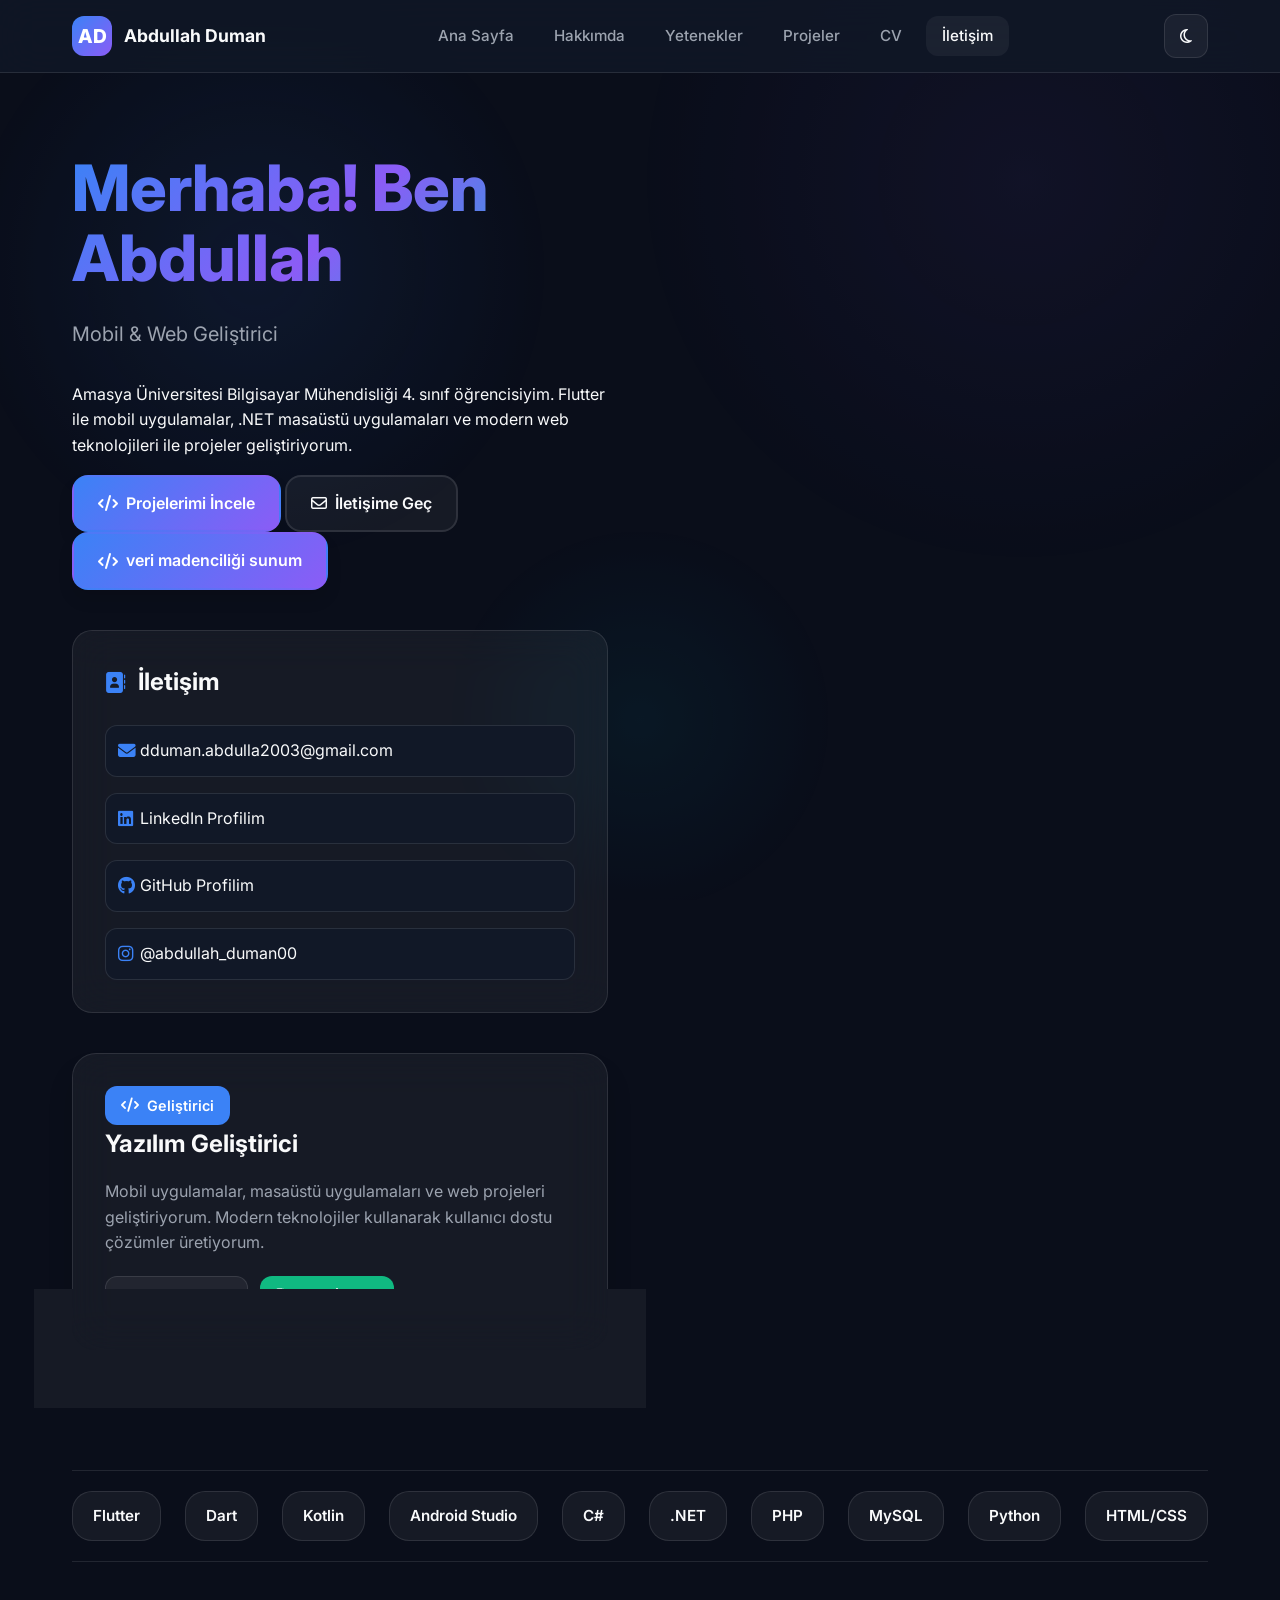
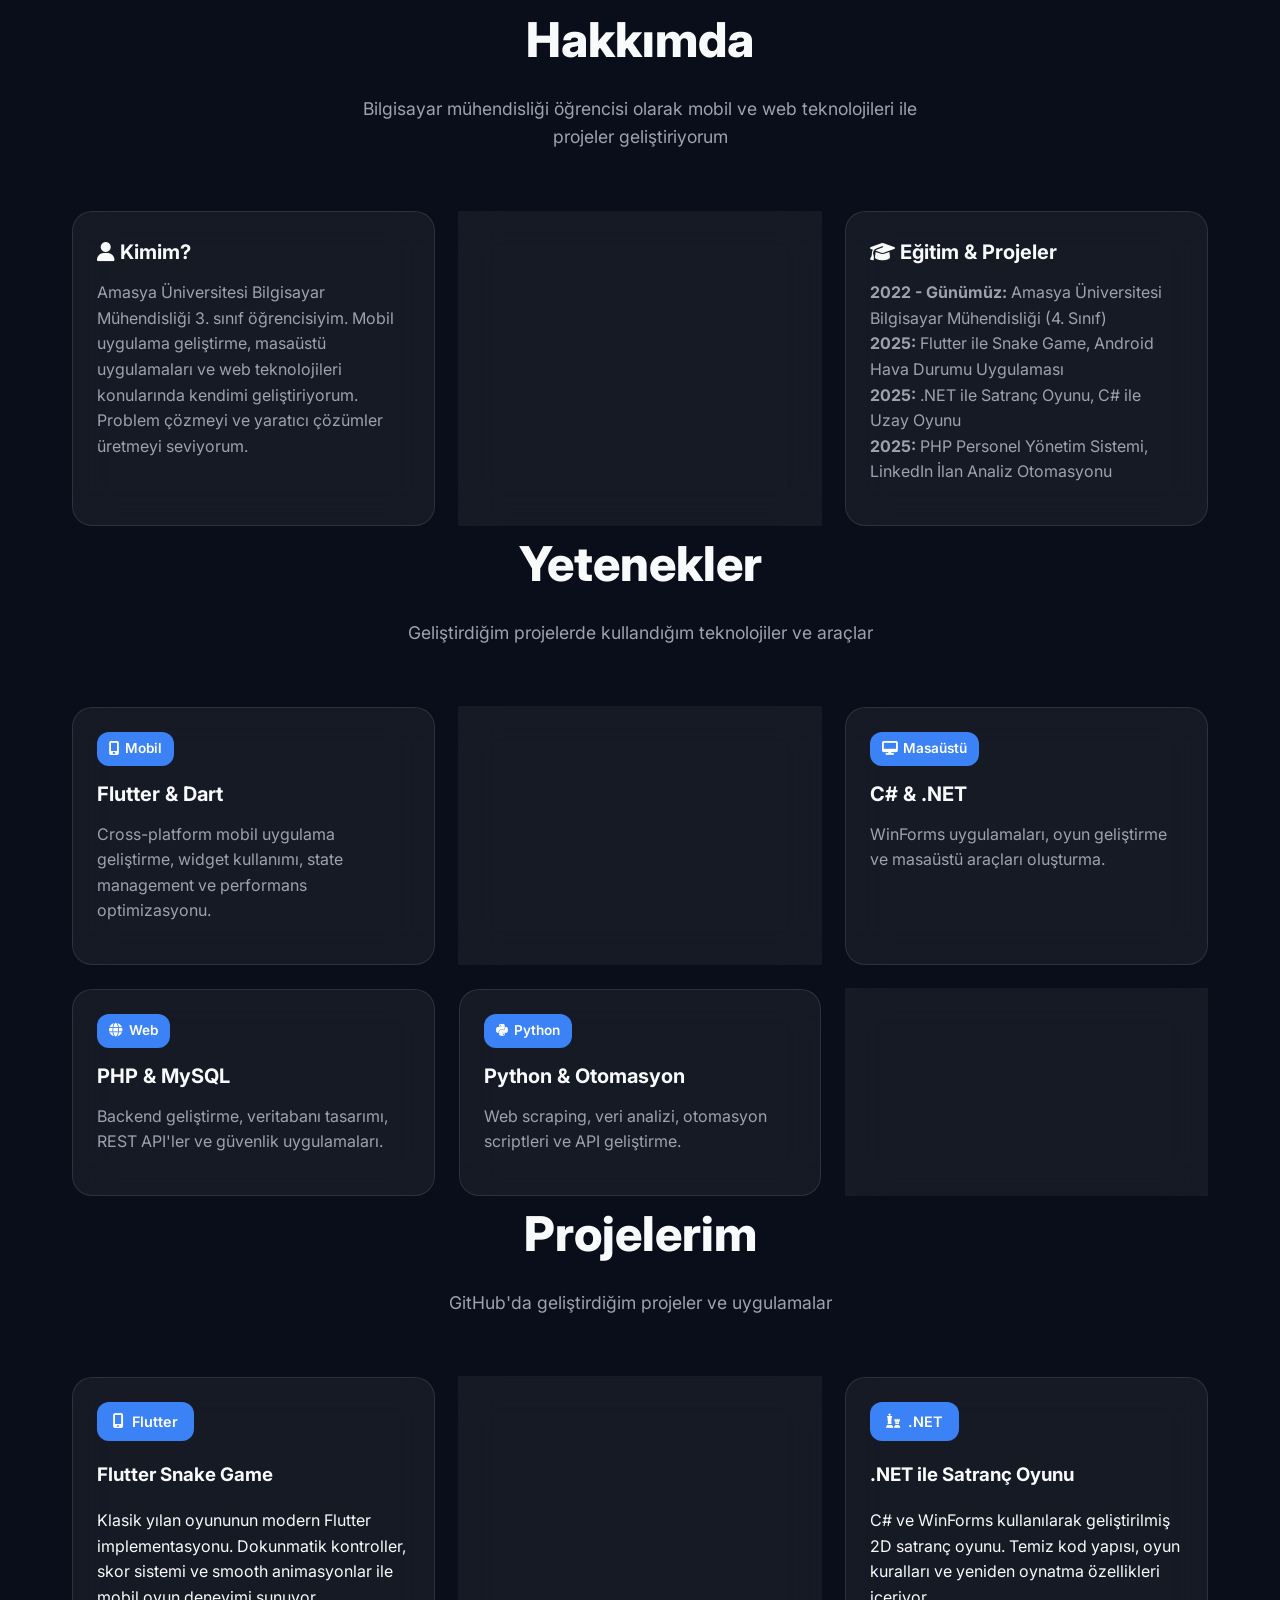
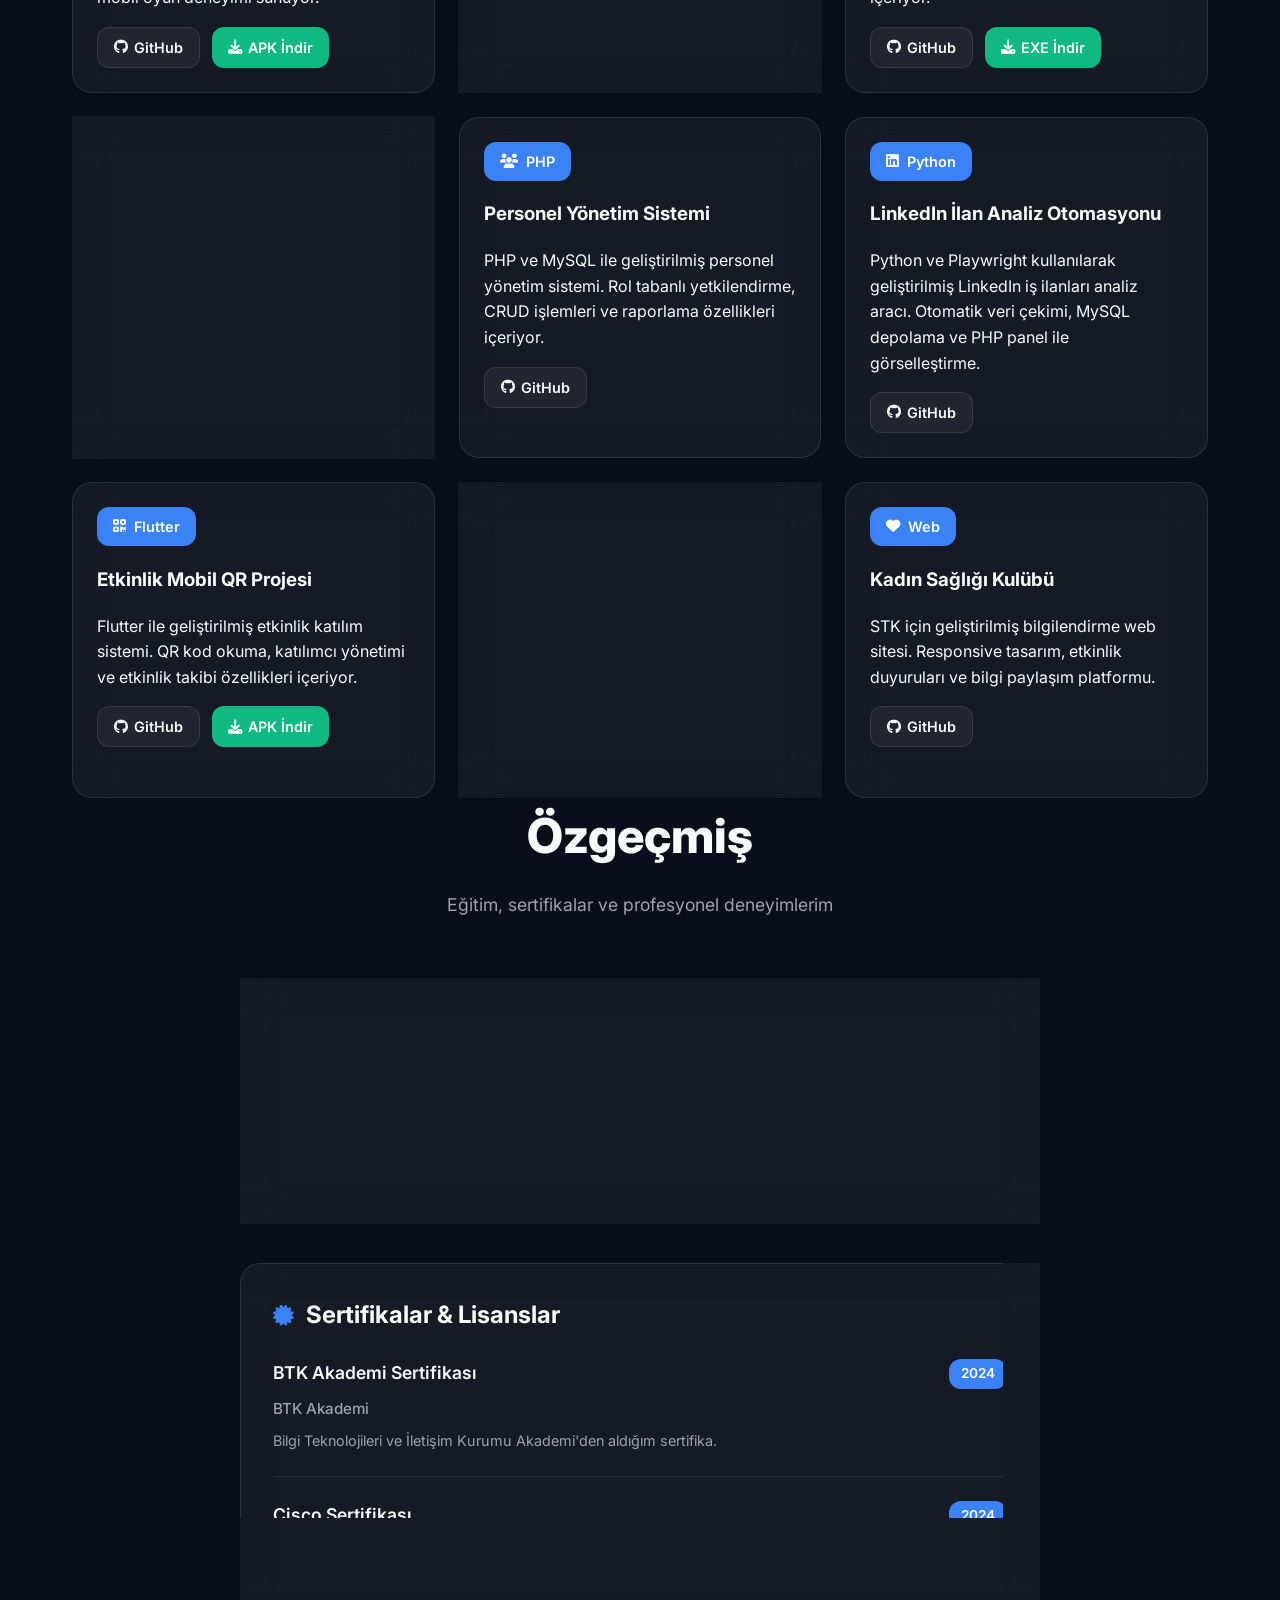
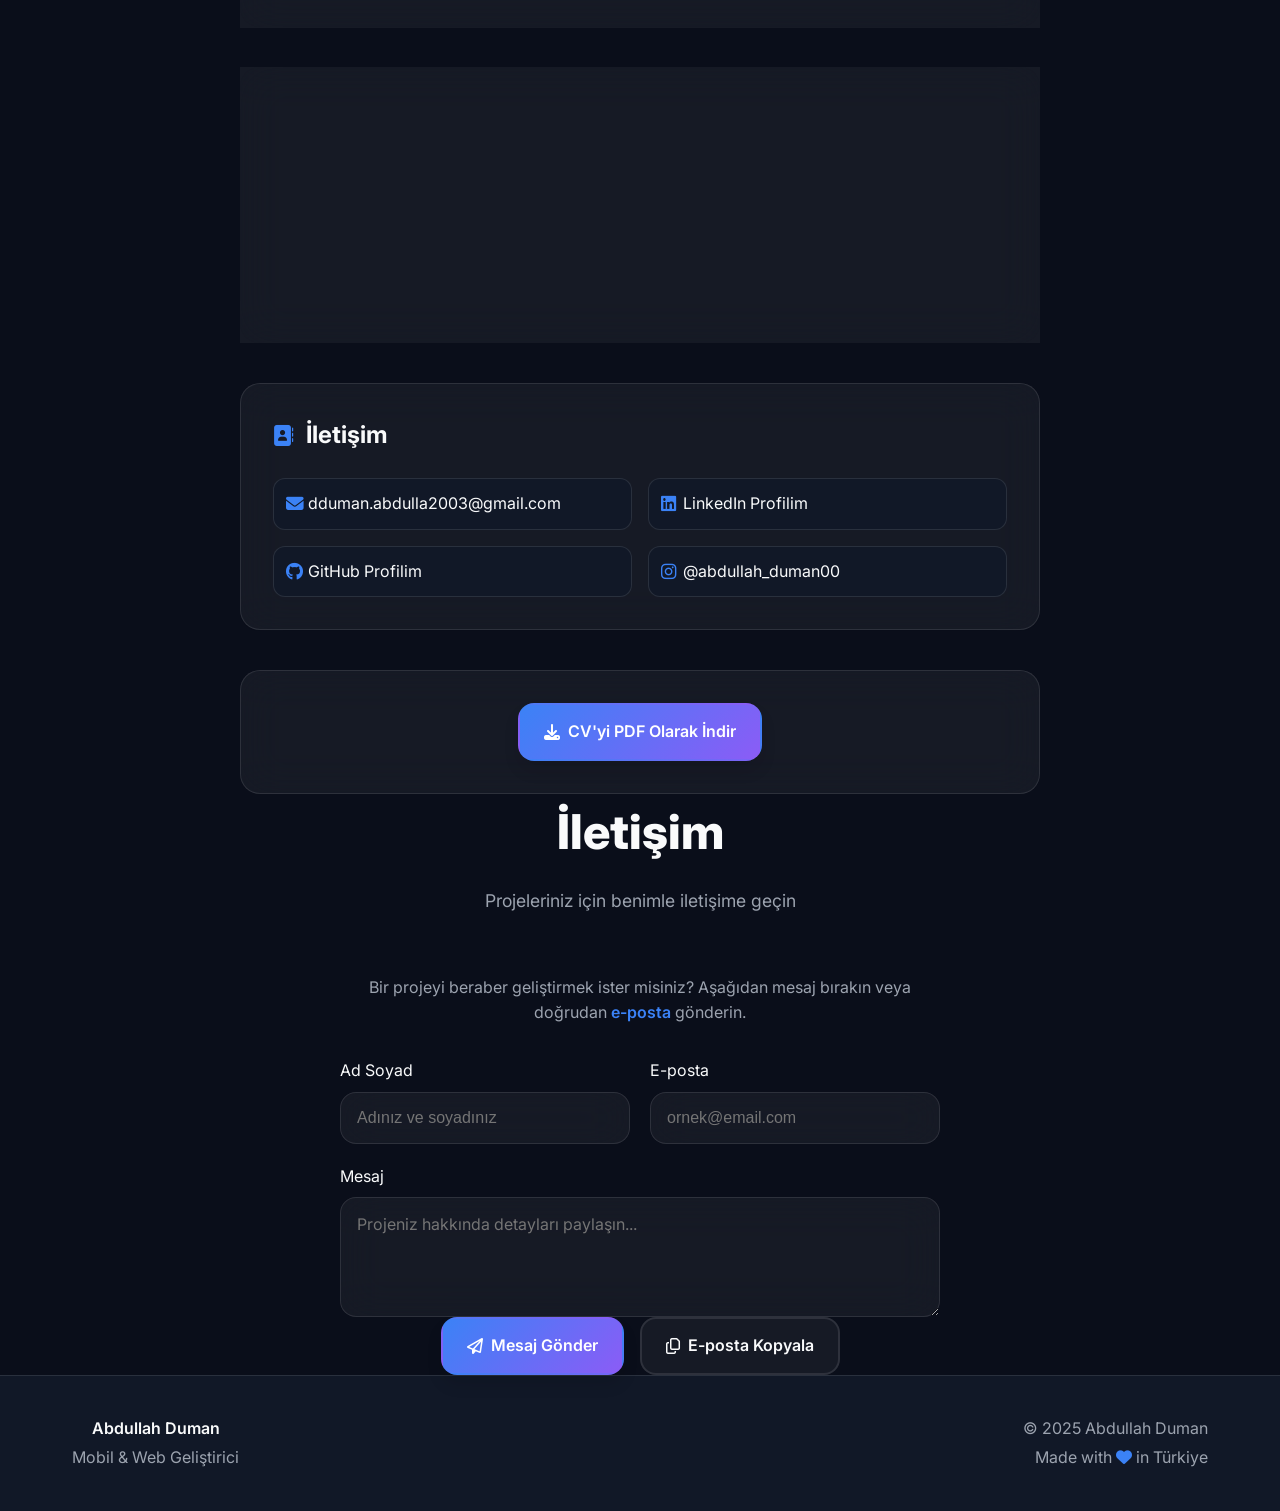
==== index.html @ 3e4dbf25 "Add link to data mining presentation in index.html" ====
<!DOCTYPE html>
<html lang="tr">
<head>
<meta charset="UTF-8" />
<meta name="viewport" content="width=device-width, initial-scale=1" />
<title>Abdullah Duman — Mobil & Web Geliştirici</title>
<meta name="description" content="Abdullah Duman | Bilgisayar Mühendisliği 3. sınıf — Flutter, Android, .NET ve Web geliştirici. Mobil uygulamalar, oyunlar ve masaüstü uygulamaları.">
<meta name="color-scheme" content="dark light">
<meta name="theme-color" content="#7aa9ff">
<link rel="preconnect" href="https://fonts.googleapis.com"/>
<link rel="preconnect" href="https://fonts.gstatic.com" crossorigin/>
<link href="https://fonts.googleapis.com/css2?family=Inter:wght@300;400;500;600;700;800&family=JetBrains+Mono:wght@400;500;600&display=swap" rel="stylesheet">
<link rel="stylesheet" href="https://cdnjs.cloudflare.com/ajax/libs/font-awesome/6.5.2/css/all.min.css"/>
<!-- (removed jsPDF) -->

<style>
/* ===== MODERN DESIGN TOKENS ===== */
:root{
  --bg-1:#0a0e1a; --bg-2:#111827; --bg-3:rgba(17,24,39,.8);
  --txt:#f9fafb; --muted:#9ca3af; --accent:#6b7280;
  --pri:#3b82f6; --sec:#8b5cf6; --tri:#06b6d4; --success:#10b981; --warning:#f59e0b;
  --glass:rgba(255,255,255,.05); --card-bd:rgba(255,255,255,.1); --ring:rgba(59,130,246,.4);
  --shadow-sm:0 1px 2px rgba(0,0,0,.05); --shadow:0 4px 6px rgba(0,0,0,.1); --shadow-lg:0 10px 15px rgba(0,0,0,.1); --shadow-xl:0 20px 25px rgba(0,0,0,.15);
  --radius-sm:6px; --radius:12px; --radius-lg:16px; --radius-xl:20px; --radius-2xl:24px;
  --maxw:1200px;
  --nav-h:72px;
  --pad:clamp(16px, 4vw, 32px);
  --v-gap:clamp(40px, 8vw, 80px);
  --mobile-pad:20px;
}
:root.light{
  --bg-1:#ffffff; --bg-2:#f9fafb; --bg-3:rgba(249,250,251,.8);
  --txt:#111827; --muted:#6b7280; --accent:#9ca3af;
  --pri:#2563eb; --sec:#7c3aed; --tri:#0891b2; --success:#059669; --warning:#d97706;
  --glass:rgba(0,0,0,.03); --card-bd:rgba(0,0,0,.08); --ring:rgba(37,99,235,.3);
  --shadow-sm:0 1px 2px rgba(0,0,0,.05); --shadow:0 4px 6px rgba(0,0,0,.07); --shadow-lg:0 10px 15px rgba(0,0,0,.1); --shadow-xl:0 20px 25px rgba(0,0,0,.1);
}

/* ===== RESET & BASE ===== */
*,*::before,*::after{box-sizing:border-box}
html{scroll-behavior:smooth; -webkit-text-size-adjust:100%}
body{
  margin:0; color:var(--txt); line-height:1.6;
  font-family:'Inter',system-ui,-apple-system,BlinkMacSystemFont,'Segoe UI',Roboto,sans-serif;
  background:var(--bg-1);
  overflow-x:hidden; -webkit-tap-highlight-color:transparent;
  font-size:16px; -webkit-font-smoothing:antialiased; -moz-osx-font-smoothing:grayscale;
}
img{max-width:100%; height:auto; display:block}
a{color:inherit; text-decoration:none}
button{border:none; background:none; cursor:pointer; font:inherit}

/* ===== BACKGROUND & EFFECTS ===== */
.backdrop{
  position:fixed; inset:0; z-index:-1; pointer-events:none;
  background:
    radial-gradient(600px 600px at 20% 30%, rgba(59,130,246,.15), transparent 50%),
    radial-gradient(800px 800px at 80% 20%, rgba(139,92,246,.1), transparent 50%),
    radial-gradient(400px 400px at 50% 80%, rgba(6,182,212,.1), transparent 50%);
  opacity:.6;
}

/* ===== NAVIGATION ===== */
.nav{
  position:sticky; top:0; z-index:50;
  backdrop-filter:blur(20px); -webkit-backdrop-filter:blur(20px);
  background:var(--bg-3); border-bottom:1px solid var(--card-bd);
  transition:all 0.3s ease;
}
.nav .inner{
  max-width:var(--maxw); margin:0 auto; padding:0 var(--pad);
  height:var(--nav-h); display:flex; align-items:center; justify-content:space-between;
}
.brand{
  display:flex; align-items:center; gap:12px; font-weight:700;
  font-size:1.1rem; color:var(--txt);
}
.brand .logo{
  width:40px; height:40px; border-radius:var(--radius);
  background:linear-gradient(135deg,var(--pri),var(--sec));
  display:flex; align-items:center; justify-content:center;
  color:white; font-weight:800; font-size:1.2rem;
}
.links{display:flex; gap:8px; align-items:center}
.links a{
  color:var(--muted); font-weight:500; font-size:.95rem;
  padding:8px 16px; border-radius:var(--radius);
  transition:all 0.2s ease; position:relative;
}
.links a:hover,.links a.active{
  color:var(--txt); background:var(--glass);
}
.hamb{display:none; font-size:1.25rem; color:var(--txt); padding:8px}
/* Ensure mobile menu is hidden by default on desktop */
.mobile-menu{display:none}
.theme-toggle{
  width:44px; height:44px; border-radius:var(--radius);
  background:var(--glass); border:1px solid var(--card-bd);
  display:flex; align-items:center; justify-content:center;
  color:var(--txt); transition:all 0.2s ease;
}
.theme-toggle:hover{background:var(--pri); color:white}
.progress{
  position:fixed; top:0; left:0; height:3px; width:0;
  background:linear-gradient(90deg,var(--pri),var(--sec));
  z-index:60; transition:width 0.3s ease;
}

/* ===== LAYOUT ===== */
.container{max-width:var(--maxw); margin:0 auto; padding:0 var(--pad)}
section{padding:var(--v-gap) 0}
section, header{scroll-margin-top:calc(var(--nav-h) + 20px)}

/* ===== HERO SECTION ===== */
.hero{
  display:grid; grid-template-columns:1fr 1fr; gap:clamp(32px, 5vw, 64px);
  align-items:center; min-height:calc(100vh - var(--nav-h));
  padding:clamp(40px, 8vw, 80px) 0;
}
.hero-content{max-width:600px}
.title{
  font-size:clamp(2.5rem, 6vw, 4rem); font-weight:800; line-height:1.1;
  margin:0 0 24px; color:var(--txt);
  background:linear-gradient(135deg, var(--pri), var(--sec), var(--tri));
  -webkit-background-clip:text; background-clip:text; color:transparent;
}
.subtitle{
  font-size:clamp(1.1rem, 2.5vw, 1.25rem); color:var(--muted);
  margin:0 0 32px; line-height:1.6;
}
.cta{
  display:flex; gap:16px; margin-bottom:40px; flex-wrap:wrap;
}
.btn{
  display:inline-flex; align-items:center; gap:8px;
  padding:14px 24px; border-radius:var(--radius-lg);
  font-weight:600; font-size:1rem; text-decoration:none;
  transition:all 0.3s ease; cursor:pointer;
  border:2px solid transparent;
}
.btn-primary{
  background:linear-gradient(135deg, var(--pri), var(--sec));
  color:white; box-shadow:var(--shadow-lg);
}
.btn-primary:hover{
  transform:translateY(-2px); box-shadow:var(--shadow-xl);
}
.btn-secondary{
  background:var(--glass); color:var(--txt);
  border-color:var(--card-bd);
}
.btn-secondary:hover{
  background:var(--pri); color:white; border-color:var(--pri);
}

.hero-card{
  background:var(--glass); border:1px solid var(--card-bd);
  border-radius:var(--radius-2xl); padding:32px; position:relative;
  box-shadow:var(--shadow-xl); backdrop-filter:blur(20px);
}
.hero-card h3{
  font-size:1.5rem; font-weight:700; margin:0 0 16px;
  color:var(--txt);
}
.hero-card p{
  color:var(--muted); margin:0 0 20px; line-height:1.6;
}
.badge{
  display:inline-flex; align-items:center; gap:8px;
  padding:8px 16px; border-radius:var(--radius);
  background:var(--pri); color:white; font-weight:600; font-size:.9rem;
}

/* ===== SKILLS MARQUEE ===== */
.skills-marquee{
  margin:40px 0; padding:20px 0; overflow:hidden;
  border-top:1px solid var(--card-bd); border-bottom:1px solid var(--card-bd);
}
.skills-track{
  display:flex; gap:24px; animation:scroll 30s linear infinite;
  white-space:nowrap;
}
.skill-pill{
  padding:12px 20px; border-radius:var(--radius-xl);
  background:var(--glass); border:1px solid var(--card-bd);
  font-weight:600; font-size:.95rem; color:var(--txt);
  white-space:nowrap;
}
.skills-marquee:hover .skills-track{animation-play-state:paused}
@keyframes scroll{to{transform:translateX(-50%)}}

/* ===== SECTION TITLES ===== */
.section-title{
  text-align:center; margin-bottom:clamp(40px, 6vw, 60px);
}
.section-title h2{
  font-size:clamp(2rem, 4vw, 3rem); font-weight:800;
  margin:0 0 16px; color:var(--txt);
}
.section-title p{
  font-size:1.1rem; color:var(--muted); max-width:600px;
  margin:0 auto; line-height:1.6;
}

/* ===== GRID LAYOUTS ===== */
.grid{
  display:grid; gap:24px;
  grid-template-columns:repeat(auto-fit, minmax(300px, 1fr));
}
.card{
  background:var(--glass); border:1px solid var(--card-bd);
  border-radius:var(--radius-xl); padding:24px; position:relative;
  transition:all 0.3s ease; backdrop-filter:blur(20px);
  overflow:hidden;
}
.card:hover{
  transform:translateY(-4px); box-shadow:var(--shadow-xl);
  border-color:var(--pri);
}
.card h3{
  font-size:1.25rem; font-weight:700; margin:0 0 12px;
  color:var(--txt);
}
.card p{
  color:var(--muted); margin:0 0 16px; line-height:1.6;
}
.card .badge{
  display:inline-flex; align-items:center; gap:6px;
  padding:6px 12px; border-radius:var(--radius);
  background:var(--pri); color:white; font-weight:600;
  font-size:.85rem; margin-bottom:12px;
}

/* ===== PROJECT CARDS ===== */
.project-card{
  background:var(--glass); border:1px solid var(--card-bd);
  border-radius:var(--radius-xl); padding:24px; position:relative;
  transition:all 0.3s ease; backdrop-filter:blur(20px);
  overflow:hidden;
}
.project-card:hover{
  transform:translateY(-4px); box-shadow:var(--shadow-xl);
  border-color:var(--pri);
}
.project-links{
  display:flex; gap:12px; margin-top:16px; flex-wrap:wrap;
}
.project-link{
  display:inline-flex; align-items:center; gap:6px;
  padding:8px 16px; border-radius:var(--radius);
  font-weight:600; font-size:.9rem; text-decoration:none;
  transition:all 0.2s ease;
}
.project-link.github{
  background:var(--glass); color:var(--txt);
  border:1px solid var(--card-bd);
}
.project-link.github:hover{
  background:var(--pri); color:white; border-color:var(--pri);
}
.project-link.download{
  background:var(--success); color:white;
}
.project-link.download:hover{
  background:var(--warning); transform:translateY(-1px);
}

/* ===== CONTACT FORM ===== */
.contact-form{
  max-width:600px; margin:0 auto;
}
.form-grid{
  display:grid; grid-template-columns:1fr 1fr; gap:20px;
  margin-bottom:20px;
}
.form-group{
  display:flex; flex-direction:column; gap:8px;
}
.form-group.full{grid-column:span 2}
.form-input, .form-textarea{
  width:100%; padding:16px; border-radius:var(--radius-lg);
  border:1px solid var(--card-bd); background:var(--glass);
  color:var(--txt); font-size:1rem; transition:all 0.2s ease;
  backdrop-filter:blur(20px);
}
.form-input:focus, .form-textarea:focus{
  outline:none; border-color:var(--pri); box-shadow:0 0 0 3px rgba(59,130,246,.1);
}
.form-textarea{
  min-height:120px; resize:vertical; font-family:inherit;
}
.form-actions{
  display:flex; gap:16px; justify-content:center; flex-wrap:wrap;
}

/* ===== SOCIAL LINKS ===== */
.social-links{
  display:flex; gap:16px; justify-content:center; margin:32px 0;
}
.social-link{
  width:48px; height:48px; display:flex; align-items:center; justify-content:center;
  border-radius:var(--radius-lg); background:var(--glass);
  border:1px solid var(--card-bd); color:var(--txt);
  text-decoration:none; transition:all 0.3s ease; font-size:1.2rem;
}
.social-link:hover{
  transform:translateY(-2px); background:var(--pri); color:white;
  box-shadow:var(--shadow-lg);
}

/* ===== CV SECTION ===== */
.cv-container{
  max-width:800px; margin:0 auto;
}
.cv-section{
  margin-bottom:40px; padding:32px;
  background:var(--glass); border:1px solid var(--card-bd);
  border-radius:var(--radius-xl); backdrop-filter:blur(20px);
}
.cv-section h3{
  font-size:1.5rem; font-weight:700; margin:0 0 24px;
  color:var(--txt); display:flex; align-items:center; gap:12px;
}
.cv-section h3 i{
  color:var(--pri); font-size:1.3rem;
}
.cv-item{
  margin-bottom:24px; padding-bottom:24px;
  border-bottom:1px solid var(--card-bd);
}
.cv-item:last-child{
  margin-bottom:0; padding-bottom:0; border-bottom:none;
}
.cv-header{
  display:flex; justify-content:space-between; align-items:flex-start;
  margin-bottom:8px; flex-wrap:wrap; gap:12px;
}
.cv-header h4{
  font-size:1.1rem; font-weight:600; margin:0;
  color:var(--txt);
}
.cv-date{
  background:var(--pri); color:white; padding:4px 12px;
  border-radius:var(--radius); font-size:.85rem; font-weight:600;
  white-space:nowrap;
}
.cv-location{
  color:var(--muted); font-weight:500; margin:0 0 8px;
  font-size:.95rem;
}
.cv-description{
  color:var(--muted); margin:0; line-height:1.6;
  font-size:.9rem;
}

/* Skills Grid */
.skills-grid{
  display:grid; grid-template-columns:repeat(auto-fit, minmax(200px, 1fr));
  gap:24px; margin-top:16px;
}
.skill-category{
  background:var(--bg-2); padding:20px; border-radius:var(--radius-lg);
  border:1px solid var(--card-bd);
}
.skill-category h4{
  font-size:1rem; font-weight:600; margin:0 0 12px;
  color:var(--txt);
}
.skill-category ul{
  list-style:none; padding:0; margin:0;
}
.skill-category li{
  padding:6px 0; color:var(--muted); font-size:.9rem;
  position:relative; padding-left:16px;
}
.skill-category li::before{
  content:"•"; color:var(--pri); font-weight:bold;
  position:absolute; left:0;
}

/* Project Stats */
.project-summary{
  margin-top:16px;
}
.project-stats{
  display:grid; grid-template-columns:repeat(auto-fit, minmax(120px, 1fr));
  gap:20px; margin-top:20px;
}
.stat{
  text-align:center; padding:20px; background:var(--bg-2);
  border-radius:var(--radius-lg); border:1px solid var(--card-bd);
}
.stat h4{
  font-size:2rem; font-weight:800; margin:0 0 8px;
  color:var(--pri);
}
.stat p{
  margin:0; color:var(--muted); font-size:.9rem;
  font-weight:500;
}

/* Contact Info */
.contact-info{
  display:grid; grid-template-columns:repeat(auto-fit, minmax(250px, 1fr));
  gap:16px; margin-top:16px;
}
.contact-item{
  display:flex; align-items:center; gap:12px;
  padding:12px 12px; background:var(--bg-2);
  border-radius:var(--radius); border:1px solid var(--card-bd);
  transition:all 0.2s ease;
}
.contact-item:hover{
  background:var(--pri); color:white;
  transform:translateY(-2px);
}
.contact-item i{
  color:var(--pri); font-size:1.1rem; width:10px;
  text-align:center;
}
.contact-item:hover i{
  color:white;
}
.contact-item a{
  color:inherit; text-decoration:none;
}

/* CV Download */
.cv-download{
  text-align:center; margin-top:40px; padding:32px;
  background:var(--glass); border:1px solid var(--card-bd);
  border-radius:var(--radius-xl); backdrop-filter:blur(20px);
}

/* ===== FOOTER ===== */
footer{
  border-top:1px solid var(--card-bd); padding:40px 0;
  text-align:center; color:var(--muted);
  background:var(--bg-2);
}

/* ===== MOBILE RESPONSIVE ===== */
@media (max-width:768px){
  .nav .inner{padding:0 var(--mobile-pad)}
  .container{padding:0 var(--mobile-pad)}
  
  .hero{
    grid-template-columns:1fr; gap:40px; text-align:center;
    min-height:auto; padding:60px 0;
  }
  .hero-content{max-width:100%}
  .title{font-size:clamp(2rem, 8vw, 3rem)}
  .cta{justify-content:center}
  .btn{flex:1; min-width:140px}
  
  .grid{grid-template-columns:1fr; gap:20px}
  .form-grid{grid-template-columns:1fr}
  .form-group.full{grid-column:span 1}
  
  .links{display:none}
  .hamb{display:block}
  .mobile-menu{
    position:fixed; left:var(--mobile-pad); right:var(--mobile-pad);
    top:calc(var(--nav-h) + 12px); background:var(--bg-2);
    border:1px solid var(--card-bd); border-radius:var(--radius-xl);
    padding:16px; flex-direction:column; gap:8px;
    box-shadow:var(--shadow-xl); display:none; z-index:60;
    backdrop-filter:blur(20px);
  }
  .mobile-menu.show{display:flex}
  .mobile-menu a{
    padding:12px 16px; border-radius:var(--radius);
    text-align:center; font-weight:600;
  }
  .mobile-menu a:hover{background:var(--glass)}
  
  .skills-marquee{overflow-x:auto; -webkit-overflow-scrolling:touch}
  .skills-track{animation:none; gap:16px; padding:0 16px}
  
  .project-links{justify-content:center}
  .social-links{flex-wrap:wrap; justify-content:center}
  
  .cv-section{padding:24px; margin-bottom:24px}
  .cv-header{flex-direction:column; align-items:flex-start; gap:8px}
  .skills-grid{grid-template-columns:1fr; gap:16px}
  .project-stats{grid-template-columns:repeat(2, 1fr); gap:16px}
  .contact-info{grid-template-columns:1fr; gap:12px}
  .cv-download{padding:24px}
}

@media (max-width:480px){
  .hero{padding:40px 0}
  .section-title h2{font-size:clamp(1.5rem, 6vw, 2.5rem)}
  .card{padding:20px}
  .project-card{padding:20px}
  .btn{padding:12px 20px; font-size:.95rem}
}

/* ===== ANIMATIONS & EFFECTS ===== */
.fade-in{
  opacity:0; transform:translateY(20px);
  transition:opacity 0.6s ease, transform 0.6s ease;
}
.fade-in.visible{
  opacity:1; transform:translateY(0);
}

.slide-up{
  opacity:0; transform:translateY(30px);
  transition:opacity 0.8s ease, transform 0.8s ease;
}
.slide-up.visible{
  opacity:1; transform:translateY(0);
}

/* ===== UTILITIES ===== */
.text-center{text-align:center}
.text-gradient{
  background:linear-gradient(135deg, var(--pri), var(--sec));
  -webkit-background-clip:text; background-clip:text; color:transparent;
}
.hidden{display:none}
.visible{display:block}

/* ===== FOCUS STATES ===== */
:focus-visible{
  outline:2px solid var(--pri); outline-offset:2px;
  border-radius:var(--radius);
}
</style>
</head>
<body>
<div class="progress" id="progress"></div>
<div class="backdrop"></div>

<!-- NAVIGATION -->
<nav class="nav" role="navigation">
  <div class="inner">
    <div class="brand">
      <div class="logo">AD</div>
      <span>Abdullah Duman</span>
    </div>
    <div class="links" id="navLinks">
      <a href="#home" class="active">Ana Sayfa</a>
      <a href="#about">Hakkımda</a>
      <a href="#skills">Yetenekler</a>
      <a href="#projects">Projeler</a>
      <a href="#cv">CV</a>
      <a href="#contact">İletişim</a>
    </div>
    <button class="hamb" id="hamb" aria-label="Menüyü Aç/Kapat" aria-controls="mobileMenu" aria-expanded="false">
      <i class="fa-solid fa-bars"></i>
    </button>
    <button class="theme-toggle" id="themeBtn" aria-label="Tema Değiştir">
      <i class="fa-regular fa-moon"></i>
    </button>
  </div>
  <div class="mobile-menu" id="mobileMenu" role="menu" aria-hidden="true">
    <a href="#home">Ana Sayfa</a>
    <a href="#about">Hakkımda</a>
    <a href="#skills">Yetenekler</a> 
    <a href="#projects">Projeler</a>
    <a href="#cv">CV</a>
    <a href="#contact">İletişim</a>
  </div>
</nav>

<!-- HERO SECTION -->
<header id="home" class="container">
  <section class="hero">
    <div class="hero-content">
      <h1 class="title fade-in">Merhaba! Ben Abdullah</h1>
      <p class="subtitle fade-in">Mobil & Web Geliştirici</p>
      <p class="fade-in">Amasya Üniversitesi Bilgisayar Mühendisliği 4. sınıf öğrencisiyim. Flutter ile mobil uygulamalar, .NET masaüstü uygulamaları ve modern web teknolojileri ile projeler geliştiriyorum.</p>
      
      <div class="cta fade-in">
        <a class="btn btn-primary" href="#projects">
          <i class="fa-solid fa-code"></i>
          Projelerimi İncele
        </a>
        <a class="btn btn-secondary" href="#contact">
          <i class="fa-regular fa-envelope"></i>
          İletişime Geç
        </a>
        <a class="btn btn-primary" href="https://drive.google.com/file/d/1yCB5PctIpePONIGqI-p8mANB1kA5RZSS/view?usp=sharing">
          <i class="fa-solid fa-code"></i>
          veri madenciliği sunum
        </a>
      </div>



      <div class="cv-section">
        <h3><i class="fa-solid fa-address-book"></i> İletişim</h3>
        <div class="contact-info">
          <div class="contact-item">
            <i class="fa-solid fa-envelope"></i>
            <span><a href="mailto:dduman.abdulla2003@gmail.com">dduman.abdulla2003@gmail.com</a></span>
          </div>
          <div class="contact-item">
            <i class="fa-brands fa-linkedin"></i>
            <a href="https://www.linkedin.com/in/abdullah-duman-112812245/" target="_blank">LinkedIn Profilim</a>
          </div>
          <div class="contact-item">
            <i class="fa-brands fa-github"></i>
            <a href="https://github.com/duman011" target="_blank">GitHub Profilim</a>
          </div>
          <div class="contact-item">
            <i class="fa-brands fa-instagram"></i>
            <a href="https://www.instagram.com/abdullah_duman00/" target="_blank">@abdullah_duman00</a>
          </div>
        </div>
      </div>


    <div class="hero-card fade-in">
      <div class="badge">
        <i class="fa-solid fa-code"></i>
        Geliştirici
      </div>
      <h3>Yazılım Geliştirici</h3>
      <p>Mobil uygulamalar, masaüstü uygulamaları ve web projeleri geliştiriyorum. Modern teknolojiler kullanarak kullanıcı dostu çözümler üretiyorum.</p>
      <div class="project-links">
        <a href="#projects" class="project-link github">
          <i class="fa-solid fa-arrow-right"></i>
          Projeleri Gör
        </a>
        <a href="#cv" class="project-link download">
          <i class="fa-solid fa-file-text"></i>
          CV'yi İncele
        </a>
      </div>
    </div>
  </section>

  <!-- Skills Marquee -->
  <div class="skills-marquee">
    <div class="skills-track">
      <span class="skill-pill">Flutter</span>
      <span class="skill-pill">Dart</span>
      <span class="skill-pill">Kotlin</span>
      <span class="skill-pill">Android Studio</span>
      <span class="skill-pill">C#</span>
      <span class="skill-pill">.NET</span>
      <span class="skill-pill">PHP</span>
      <span class="skill-pill">MySQL</span>
      <span class="skill-pill">Python</span>
      <span class="skill-pill">HTML/CSS</span>
      <span class="skill-pill">JavaScript</span>
      <span class="skill-pill">Git</span>
      <span class="skill-pill">Flutter</span>
      <span class="skill-pill">Dart</span>
      <span class="skill-pill">Kotlin</span>
      <span class="skill-pill">Android Studio</span>
      <span class="skill-pill">C#</span>
      <span class="skill-pill">.NET</span>
      <span class="skill-pill">PHP</span>
      <span class="skill-pill">MySQL</span>
      <span class="skill-pill">Python</span>
      <span class="skill-pill">HTML/CSS</span>
      <span class="skill-pill">JavaScript</span>
      <span class="skill-pill">Git</span>
    </div>
  </div>
</header>

<main>
  <!-- ABOUT SECTION -->
  <section id="about" class="container">
    <div class="section-title">
      <h2>Hakkımda</h2>
      <p>Bilgisayar mühendisliği öğrencisi olarak mobil ve web teknolojileri ile projeler geliştiriyorum</p>
    </div>
    <div class="grid">
      <div class="card slide-up">
        <h3><i class="fa-solid fa-user"></i> Kimim?</h3>
        <p>Amasya Üniversitesi Bilgisayar Mühendisliği 3. sınıf öğrencisiyim. Mobil uygulama geliştirme, masaüstü uygulamaları ve web teknolojileri konularında kendimi geliştiriyorum. Problem çözmeyi ve yaratıcı çözümler üretmeyi seviyorum.</p>
      </div>
      <div class="card slide-up">
        <h3><i class="fa-solid fa-code"></i> Teknoloji Odaklarım</h3>
        <p><strong>Mobil:</strong> Flutter, Dart, Kotlin, Android Studio<br>
        <strong>Masaüstü:</strong> C#, .NET Framework, WinForms<br>
        <strong>Web:</strong> PHP, MySQL, HTML/CSS, JavaScript<br>
        <strong>Diğer:</strong> Python, Git, GitHub</p>
      </div>
      <div class="card slide-up">
        <h3><i class="fa-solid fa-graduation-cap"></i> Eğitim & Projeler</h3>
        <p><strong>2022 - Günümüz:</strong> Amasya Üniversitesi Bilgisayar Mühendisliği (4. Sınıf)<br>
        <strong>2025:</strong> Flutter ile Snake Game, Android Hava Durumu Uygulaması<br>
        <strong>2025:</strong> .NET ile Satranç Oyunu, C# ile Uzay Oyunu<br>
        <strong>2025:</strong> PHP Personel Yönetim Sistemi, LinkedIn İlan Analiz Otomasyonu</p>
      </div>
    </div>
  </section>

  <!-- SKILLS SECTION -->
  <section id="skills" class="container">
    <div class="section-title">
      <h2>Yetenekler</h2>
      <p>Geliştirdiğim projelerde kullandığım teknolojiler ve araçlar</p>
    </div>
    <div class="grid">
      <div class="card slide-up">
        <div class="badge"><i class="fa-solid fa-mobile-screen"></i> Mobil</div>
        <h3>Flutter & Dart</h3>
        <p>Cross-platform mobil uygulama geliştirme, widget kullanımı, state management ve performans optimizasyonu.</p>
      </div>
      <div class="card slide-up">
        <div class="badge"><i class="fa-brands fa-android"></i> Android</div>
        <h3>Kotlin & Android Studio</h3>
        <p>Native Android uygulama geliştirme, modern Android bileşenleri ve API entegrasyonları.</p>
      </div>
      <div class="card slide-up">
        <div class="badge"><i class="fa-solid fa-desktop"></i> Masaüstü</div>
        <h3>C# & .NET</h3>
        <p>WinForms uygulamaları, oyun geliştirme ve masaüstü araçları oluşturma.</p>
      </div>
      <div class="card slide-up">
        <div class="badge"><i class="fa-solid fa-globe"></i> Web</div>
        <h3>PHP & MySQL</h3>
        <p>Backend geliştirme, veritabanı tasarımı, REST API'ler ve güvenlik uygulamaları.</p>
      </div>
      <div class="card slide-up">
        <div class="badge"><i class="fa-brands fa-python"></i> Python</div>
        <h3>Python & Otomasyon</h3>
        <p>Web scraping, veri analizi, otomasyon scriptleri ve API geliştirme.</p>
      </div>
      <div class="card slide-up">
        <div class="badge"><i class="fa-solid fa-palette"></i> Tasarım</div>
        <h3>UI/UX & Frontend</h3>
        <p>Modern web tasarımı, responsive layout, kullanıcı deneyimi optimizasyonu.</p>
      </div>
    </div>
  </section>

  <!-- PROJECTS SECTION -->
  <section id="projects" class="container">
    <div class="section-title">
      <h2>Projelerim</h2>
      <p>GitHub'da geliştirdiğim projeler ve uygulamalar</p>
    </div>
    <div class="grid">
      <!-- Flutter Snake Game -->
      <div class="project-card slide-up">
        <div class="badge"><i class="fa-solid fa-mobile-screen"></i> Flutter</div>
        <h3>Flutter Snake Game</h3>
        <p>Klasik yılan oyununun modern Flutter implementasyonu. Dokunmatik kontroller, skor sistemi ve smooth animasyonlar ile mobil oyun deneyimi sunuyor.</p>
        <div class="project-links">
          <a href="https://github.com/duman011/flutter-ile-snake-game" target="_blank" class="project-link github">
            <i class="fab fa-github"></i>
            GitHub
          </a>
          <a href="#" class="project-link download">
            <i class="fa-solid fa-download"></i>
            APK İndir
          </a>
        </div>
      </div>

      <!-- Android Weather App -->
      <div class="project-card slide-up">
        <div class="badge"><i class="fa-brands fa-android"></i> Android</div>
        <h3>Android Hava Durumu Uygulaması</h3>
        <p>Kotlin ile geliştirilmiş hava durumu uygulaması. API entegrasyonu, konum servisleri ve modern Android UI bileşenleri kullanılarak oluşturuldu.</p>
        <div class="project-links">
          <a href="https://github.com/duman011/android-hava-durumu-uygulamas-" target="_blank" class="project-link github">
            <i class="fab fa-github"></i>
            GitHub
          </a>
          <a href="#" class="project-link download">
            <i class="fa-solid fa-download"></i>
            APK İndir
          </a>
        </div>
      </div>

      <!-- .NET Chess Game -->
      <div class="project-card slide-up">
        <div class="badge"><i class="fa-solid fa-chess"></i> .NET</div>
        <h3>.NET ile Satranç Oyunu</h3>
        <p>C# ve WinForms kullanılarak geliştirilmiş 2D satranç oyunu. Temiz kod yapısı, oyun kuralları ve yeniden oynatma özellikleri içeriyor.</p>
        <div class="project-links">
          <a href="https://github.com/duman011/.NET-ile-santranc-oyunu" target="_blank" class="project-link github">
            <i class="fab fa-github"></i>
            GitHub
          </a>
          <a href="#" class="project-link download">
            <i class="fa-solid fa-download"></i>
            EXE İndir
          </a>
        </div>
      </div>

      <!-- C# Space Game -->
      <div class="project-card slide-up">
        <div class="badge"><i class="fa-solid fa-rocket"></i> C#</div>
        <h3>C# ile Uzay Oyunu</h3>
        <p>İlk C# deneyimi olarak geliştirilen uzay temalı oyun. Oyun mekaniği, grafik işleme ve kullanıcı etkileşimi konularında öğrenme projesi.</p>
        <div class="project-links">
          <a href="https://github.com/duman011/c-ile-ilk-deneyim-uzay-oyunu" target="_blank" class="project-link github">
            <i class="fab fa-github"></i>
            GitHub
          </a>
          <a href="#" class="project-link download">
            <i class="fa-solid fa-download"></i>
            EXE İndir
          </a>
        </div>
      </div>

      <!-- PHP Personnel Management -->
      <div class="project-card slide-up">
        <div class="badge"><i class="fa-solid fa-users"></i> PHP</div>
        <h3>Personel Yönetim Sistemi</h3>
        <p>PHP ve MySQL ile geliştirilmiş personel yönetim sistemi. Rol tabanlı yetkilendirme, CRUD işlemleri ve raporlama özellikleri içeriyor.</p>
        <div class="project-links">
          <a href="https://github.com/duman011/Personel_Yonetim_Sistemi" target="_blank" class="project-link github">
            <i class="fab fa-github"></i>
            GitHub
          </a>
        </div>
      </div>

      <!-- LinkedIn Analysis Automation -->
      <div class="project-card slide-up">
        <div class="badge"><i class="fa-brands fa-linkedin"></i> Python</div>
        <h3>LinkedIn İlan Analiz Otomasyonu</h3>
        <p>Python ve Playwright kullanılarak geliştirilmiş LinkedIn iş ilanları analiz aracı. Otomatik veri çekimi, MySQL depolama ve PHP panel ile görselleştirme.</p>
        <div class="project-links">
          <a href="https://github.com/duman011/linkedin-ilan-analiz-otomasyonu" target="_blank" class="project-link github">
            <i class="fab fa-github"></i>
            GitHub
          </a>
        </div>
      </div>

      <!-- Event QR Project -->
      <div class="project-card slide-up">
        <div class="badge"><i class="fa-solid fa-qrcode"></i> Flutter</div>
        <h3>Etkinlik Mobil QR Projesi</h3>
        <p>Flutter ile geliştirilmiş etkinlik katılım sistemi. QR kod okuma, katılımcı yönetimi ve etkinlik takibi özellikleri içeriyor.</p>
        <div class="project-links">
          <a href="https://github.com/duman011/etkinlik-mobil-qr-projesi" target="_blank" class="project-link github">
            <i class="fab fa-github"></i>
            GitHub
          </a>
          <a href="#" class="project-link download">
            <i class="fa-solid fa-download"></i>
            APK İndir
          </a>
        </div>
      </div>

      <!-- Project Management System -->
      <div class="project-card slide-up">
        <div class="badge"><i class="fa-solid fa-tasks"></i> Web</div>
        <h3>Proje Yönetim Sistemi</h3>
        <p>HTML, CSS ve JavaScript ile geliştirilmiş proje yönetim sistemi. Görev takibi, ekip yönetimi ve proje ilerleme takibi özellikleri.</p>
        <div class="project-links">
          <a href="https://github.com/duman011/proje-yonetim-sistemi" target="_blank" class="project-link github">
            <i class="fab fa-github"></i>
            GitHub
          </a>
        </div>
      </div>

      <!-- Reproductive Health Club -->
      <div class="project-card slide-up">
        <div class="badge"><i class="fa-solid fa-heart"></i> Web</div>
        <h3>Kadın Sağlığı Kulübü</h3>
        <p>STK için geliştirilmiş bilgilendirme web sitesi. Responsive tasarım, etkinlik duyuruları ve bilgi paylaşım platformu.</p>
        <div class="project-links">
          <a href="https://github.com/duman011/reproductive_health_club" target="_blank" class="project-link github">
            <i class="fab fa-github"></i>
            GitHub
          </a>
        </div>
      </div>
    </div>
  </section>

  <!-- CV SECTION -->
  <section id="cv" class="container">
    <div class="section-title">
      <h2>Özgeçmiş</h2>
      <p>Eğitim, sertifikalar ve profesyonel deneyimlerim</p>
    </div>

    <div class="cv-container">
      <!-- Eğitim Bilgileri -->
      <div class="cv-section">
        <h3><i class="fa-solid fa-graduation-cap"></i> Eğitim</h3>
        <div class="cv-item">
          <div class="cv-header">
            <h4>Bilgisayar Mühendisliği</h4>
            <span class="cv-date">2022 - Günümüz</span>
          </div>
          <p class="cv-location">Amasya Üniversitesi</p>
          <p class="cv-description">4. sınıf öğrencisi - Mobil uygulama geliştirme, web teknolojileri ve yazılım mühendisliği alanlarında eğitim alıyorum.</p>
        </div>
      </div>

      <!-- Sertifikalar ve Lisanslar -->
      <div class="cv-section">
        <h3><i class="fa-solid fa-certificate"></i> Sertifikalar & Lisanslar</h3>
        
        <div class="cv-item">
          <div class="cv-header">
            <h4>BTK Akademi Sertifikası</h4>
            <span class="cv-date">2024</span>
          </div>
          <p class="cv-location">BTK Akademi</p>
          <p class="cv-description">Bilgi Teknolojileri ve İletişim Kurumu Akademi'den aldığım sertifika.</p>
        </div>

        <div class="cv-item">
          <div class="cv-header">
            <h4>Cisco Sertifikası</h4>
            <span class="cv-date">2024</span>
          </div>
          <p class="cv-location">Cisco</p>
          <p class="cv-description">Cisco'dan aldığım ağ teknolojileri ve güvenlik sertifikası.</p>
        </div>
      </div>


      <!-- Projeler Özeti -->
      <div class="cv-section">
        <h3><i class="fa-solid fa-project-diagram"></i> Proje Deneyimi</h3>
        <div class="project-summary">
          <div class="project-stats">
            <div class="stat">
              <h4>9+</h4>
              <p>Tamamlanan Proje</p>
            </div>
            <div class="stat">
              <h4>5+</h4>
              <p>Mobil Uygulama</p>
            </div>
            <div class="stat">
              <h4>3+</h4>
              <p>Masaüstü Uygulama</p>
            </div>
            <div class="stat">
              <h4>4+</h4>
              <p>Web Projesi</p>
            </div>
          </div>
        </div>
      </div>

      <!-- İletişim Bilgileri -->
      <div class="cv-section">
        <h3><i class="fa-solid fa-address-book"></i> İletişim</h3>
        <div class="contact-info">
          <div class="contact-item">
            <i class="fa-solid fa-envelope"></i>
            <span>dduman.abdulla2003@gmail.com</span>
          </div>
          <div class="contact-item">
            <i class="fa-brands fa-linkedin"></i>
            <a href="https://www.linkedin.com/in/abdullah-duman-112812245/" target="_blank">LinkedIn Profilim</a>
          </div>
          <div class="contact-item">
            <i class="fa-brands fa-github"></i>
            <a href="https://github.com/duman011" target="_blank">GitHub Profilim</a>
          </div>
          <div class="contact-item">
            <i class="fa-brands fa-instagram"></i>
            <a href="https://www.instagram.com/abdullah_duman00/" target="_blank">@abdullah_duman00</a>
          </div>
        </div>
      </div>

      <!-- CV İndirme Butonu -->
      <div class="cv-download">
        <a href="https://drive.google.com/file/d/1di1n6KCCnvH3A1clO6YOo3t8BBrDlz6F/view?usp=sharing" class="btn btn-primary" id="downloadCV" target="_blank" rel="noopener noreferrer">
            <i class="fa-solid fa-download"></i>
            CV'yi PDF Olarak İndir
          </a>
      </div>
    </div>
  </section>

  <!-- CONTACT SECTION -->
  <section id="contact" class="container">
    <div class="section-title">
      <h2>İletişim</h2>
      <p>Projeleriniz için benimle iletişime geçin</p>
    </div>
    
    <div class="contact-form">
      <p class="text-center" style="color:var(--muted); margin-bottom:32px;">
        Bir projeyi beraber geliştirmek ister misiniz? Aşağıdan mesaj bırakın veya doğrudan 
        <a href="mailto:dduman.abdulla2003@gmail.com" style="color:var(--pri); font-weight:600; text-decoration:none">
          e-posta
        </a> gönderin.
      </p>
      
      <form id="contactForm" action="https://formspree.io/f/xbldjjzd" method="POST">
        <div class="form-grid">
          <div class="form-group">
            <label for="name">Ad Soyad</label>
            <input type="text" id="name" name="name" class="form-input" placeholder="Adınız ve soyadınız" required>
          </div>
          <div class="form-group">
            <label for="email">E-posta</label>
            <input type="email" id="email" name="email" class="form-input" placeholder="ornek@email.com" required>
          </div>
        </div>
        <div class="form-group full">
          <label for="message">Mesaj</label>
          <textarea id="message" name="message" class="form-textarea" placeholder="Projeniz hakkında detayları paylaşın..." required></textarea>
        </div>
        <div class="form-actions">
          <button class="btn btn-primary" type="submit">
            <i class="fa-regular fa-paper-plane"></i>
            Mesaj Gönder
          </button>
          <button class="btn btn-secondary" type="button" id="copyMail">
            <i class="fa-regular fa-copy"></i>
            E-posta Kopyala
          </button>
        </div>
      </form>
    </div>
  </section>
</main>

<!-- FOOTER -->
<footer>
  <div class="container">
    <div style="display:flex; justify-content:space-between; align-items:center; flex-wrap:wrap; gap:16px;">
      <div>
        <p style="margin:0; font-weight:600; color:var(--txt);">Abdullah Duman</p>
        <p style="margin:4px 0 0; color:var(--muted);">Mobil & Web Geliştirici</p>
      </div>
      <div style="text-align:right;">
        <p style="margin:0; color:var(--muted);">© 2025 Abdullah Duman</p>
        <p style="margin:4px 0 0; color:var(--muted);">
          Made with <i class="fa-solid fa-heart" style="color:var(--pri);"></i> in Türkiye
        </p>
      </div>
    </div>
  </div>
</footer>

<script>
// ===== THEME TOGGLE =====
const root = document.documentElement;
const themeBtn = document.getElementById('themeBtn');
const savedTheme = localStorage.getItem('theme');

if (savedTheme === 'light') {
  root.classList.add('light');
  themeBtn.innerHTML = '<i class="fa-regular fa-sun"></i>';
}

themeBtn.addEventListener('click', () => {
  root.classList.toggle('light');
  const isLight = root.classList.contains('light');
  localStorage.setItem('theme', isLight ? 'light' : 'dark');
  themeBtn.innerHTML = isLight ? '<i class="fa-regular fa-sun"></i>' : '<i class="fa-regular fa-moon"></i>';
});

// ===== MOBILE MENU =====
const hamb = document.getElementById('hamb');
const mobileMenu = document.getElementById('mobileMenu');
const MOBILE_BREAKPOINT = 768; // matches the CSS media query

// Helper to set links' focusability based on menu state
function setMenuFocusability(visible) {
  mobileMenu.querySelectorAll('a').forEach(a => {
    if (visible) {
      a.removeAttribute('tabindex');
    } else {
      a.setAttribute('tabindex', '-1');
    }
  });
}

// Initialize ARIA and tabindex depending on viewport
function initMobileMenuState() {
  const isDesktop = window.innerWidth > MOBILE_BREAKPOINT;
  mobileMenu.classList.remove('show');
  mobileMenu.setAttribute('aria-hidden', isDesktop ? 'true' : 'true');
  hamb.setAttribute('aria-expanded', 'false');
  setMenuFocusability(false);
}

initMobileMenuState();

// Toggle menu (only on mobile widths)
hamb?.addEventListener('click', () => {
  if (window.innerWidth > MOBILE_BREAKPOINT) return; // keep inactive on desktop

  const isNowShown = mobileMenu.classList.toggle('show');
  hamb.innerHTML = isNowShown ? '<i class="fa-solid fa-times"></i>' : '<i class="fa-solid fa-bars"></i>';
  mobileMenu.setAttribute('aria-hidden', isNowShown ? 'false' : 'true');
  hamb.setAttribute('aria-expanded', isNowShown ? 'true' : 'false');
  setMenuFocusability(isNowShown);
});

// Close mobile menu when clicking on links (only on mobile)
mobileMenu.querySelectorAll('a').forEach(link => {
  // ensure links are not focusable when hidden
  link.setAttribute('tabindex', '-1');
  link.addEventListener('click', () => {
    if (window.innerWidth <= MOBILE_BREAKPOINT) {
      mobileMenu.classList.remove('show');
      hamb.innerHTML = '<i class="fa-solid fa-bars"></i>';
      mobileMenu.setAttribute('aria-hidden', 'true');
      hamb.setAttribute('aria-expanded', 'false');
      setMenuFocusability(false);
    }
  });
});

// Close mobile menu when clicking outside (only when menu is open on mobile)
document.addEventListener('click', (e) => {
  if (window.innerWidth > MOBILE_BREAKPOINT) return;
  if (!hamb.contains(e.target) && !mobileMenu.contains(e.target) && mobileMenu.classList.contains('show')) {
    mobileMenu.classList.remove('show');
    hamb.innerHTML = '<i class="fa-solid fa-bars"></i>';
    mobileMenu.setAttribute('aria-hidden', 'true');
    hamb.setAttribute('aria-expanded', 'false');
    setMenuFocusability(false);
  }
});

// Ensure menu is closed and inactive when resizing to desktop
window.addEventListener('resize', () => {
  if (window.innerWidth > MOBILE_BREAKPOINT) {
    mobileMenu.classList.remove('show');
    mobileMenu.setAttribute('aria-hidden', 'true');
    hamb.setAttribute('aria-expanded', 'false');
    hamb.innerHTML = '<i class="fa-solid fa-bars"></i>';
    setMenuFocusability(false);
  }
});

// ===== SMOOTH SCROLLING =====
document.querySelectorAll('a[href^="#"]').forEach(anchor => {
  anchor.addEventListener('click', function (e) {
    e.preventDefault();
    const target = document.querySelector(this.getAttribute('href'));
    if (target) {
      target.scrollIntoView({
        behavior: 'smooth',
        block: 'start'
      });
    }
  });
});

// ===== ACTIVE NAVIGATION =====
const navLinks = document.querySelectorAll('#navLinks a, #mobileMenu a');
const sections = document.querySelectorAll('section[id], header[id]');

const observerOptions = {
  threshold: 0.3,
  rootMargin: '-80px 0px -50% 0px'
};

const navObserver = new IntersectionObserver((entries) => {
  entries.forEach(entry => {
    if (entry.isIntersecting) {
      const id = entry.target.getAttribute('id');
      navLinks.forEach(link => {
        link.classList.remove('active');
        if (link.getAttribute('href') === `#${id}`) {
          link.classList.add('active');
        }
      });
    }
  });
}, observerOptions);

sections.forEach(section => navObserver.observe(section));

// ===== SCROLL PROGRESS =====
const progress = document.getElementById('progress');
window.addEventListener('scroll', () => {
  const scrollTop = window.pageYOffset;
  const docHeight = document.body.scrollHeight - window.innerHeight;
  const scrollPercent = (scrollTop / docHeight) * 100;
  progress.style.width = Math.min(scrollPercent, 100) + '%';
}, { passive: true });

// ===== FADE IN ANIMATIONS =====
const fadeElements = document.querySelectorAll('.fade-in, .slide-up');
const fadeObserver = new IntersectionObserver((entries) => {
  entries.forEach(entry => {
    if (entry.isIntersecting) {
      entry.target.classList.add('visible');
    }
  });
}, { threshold: 0.1 });

fadeElements.forEach(el => fadeObserver.observe(el));

// ===== COPY EMAIL FUNCTIONALITY =====
const copyMailBtn = document.getElementById('copyMail');
copyMailBtn?.addEventListener('click', async () => {
  try {
    await navigator.clipboard.writeText('dduman.abdulla2003@gmail.com');
    const originalText = copyMailBtn.innerHTML;
    copyMailBtn.innerHTML = '<i class="fa-solid fa-check"></i> Kopyalandı!';
    copyMailBtn.style.background = 'var(--success)';
    
    setTimeout(() => {
      copyMailBtn.innerHTML = originalText;
      copyMailBtn.style.background = '';
    }, 2000);
  } catch (err) {
    console.error('Failed to copy email:', err);
  }
});

// CV download is handled by the anchor's href (redirects to external Drive link)

// ===== FORM HONEYPOT =====
const honeypot = document.createElement('input');
honeypot.type = 'text';
honeypot.name = 'company';
honeypot.style.display = 'none';
honeypot.tabIndex = -1;
honeypot.autocomplete = 'off';
document.getElementById('contactForm').appendChild(honeypot);

// ===== PERFORMANCE OPTIMIZATIONS =====
// Lazy load images if any are added in the future
if ('IntersectionObserver' in window) {
  const imageObserver = new IntersectionObserver((entries) => {
    entries.forEach(entry => {
      if (entry.isIntersecting) {
        const img = entry.target;
        img.src = img.dataset.src;
        img.classList.remove('lazy');
        imageObserver.unobserve(img);
      }
    });
  });
  
  document.querySelectorAll('img[data-src]').forEach(img => {
    imageObserver.observe(img);
  });
}

// ===== MOBILE TOUCH OPTIMIZATIONS =====
// Prevent zoom on double tap for better mobile experience
let lastTouchEnd = 0;
document.addEventListener('touchend', (e) => {
  const now = (new Date()).getTime();
  if (now - lastTouchEnd <= 300) {
    e.preventDefault();
  }
  lastTouchEnd = now;
}, false);

// ===== KEYBOARD NAVIGATION =====
document.addEventListener('keydown', (e) => {
  if (e.key === 'Escape' && mobileMenu.classList.contains('show')) {
    mobileMenu.classList.remove('show');
    hamb.innerHTML = '<i class="fa-solid fa-bars"></i>';
  }
});

// ===== INITIALIZE =====
document.addEventListener('DOMContentLoaded', () => {
  // Add loaded class for any initial animations
  document.body.classList.add('loaded');
  
  // Initialize any other components here
  console.log('Portfolio website loaded successfully!');
});
</script>
</body>
</html>
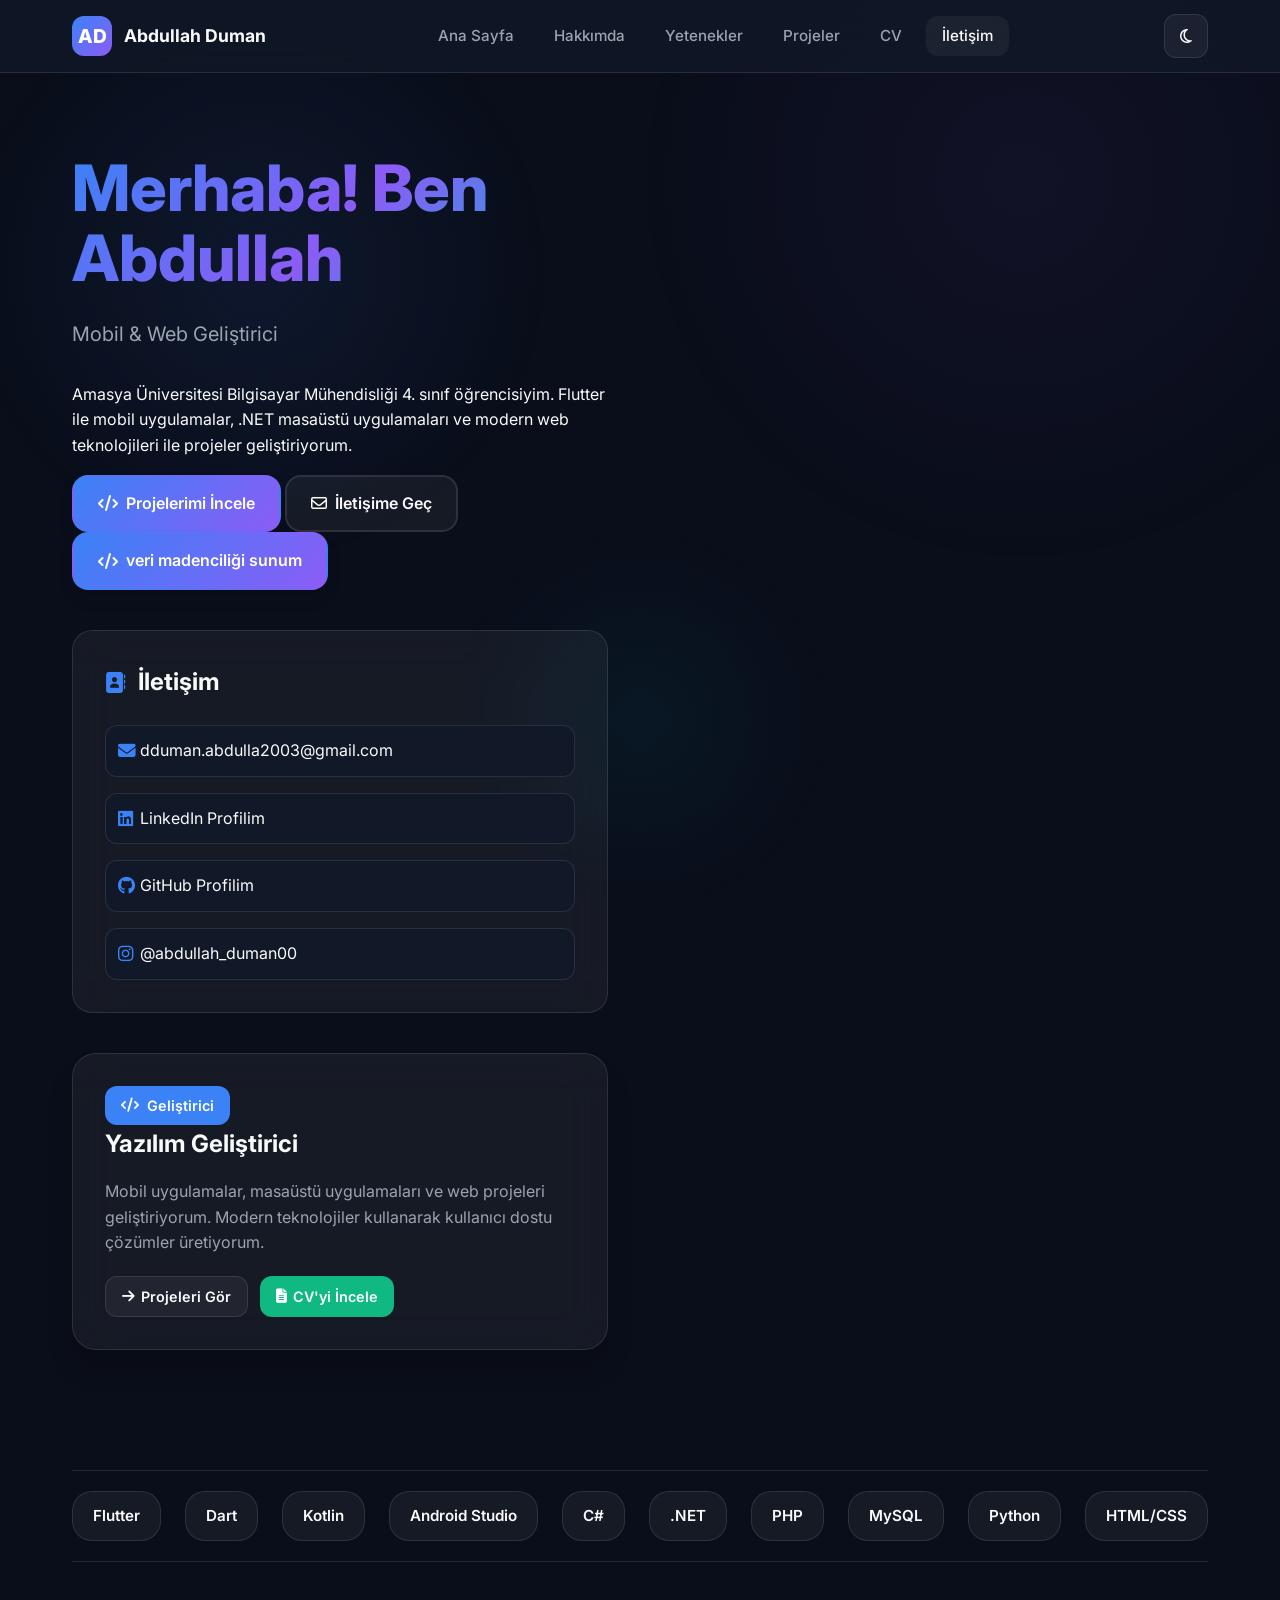
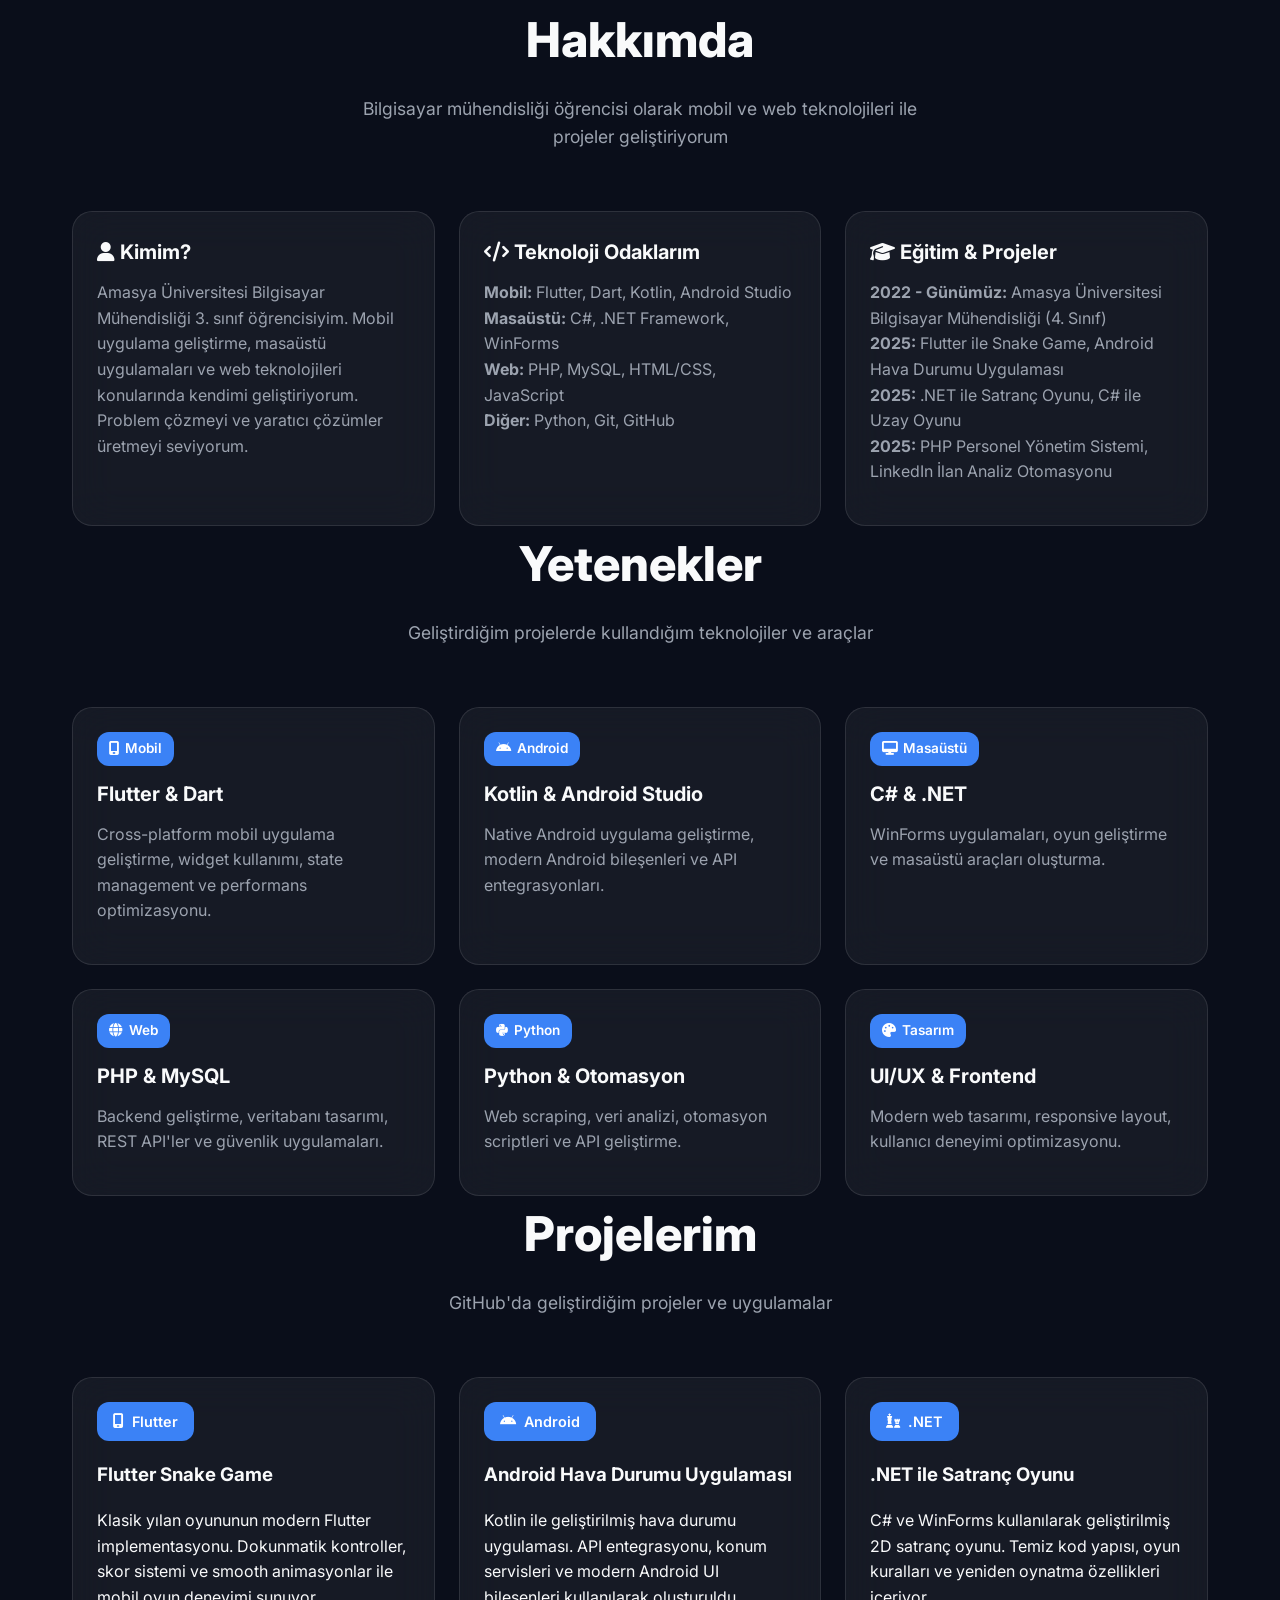
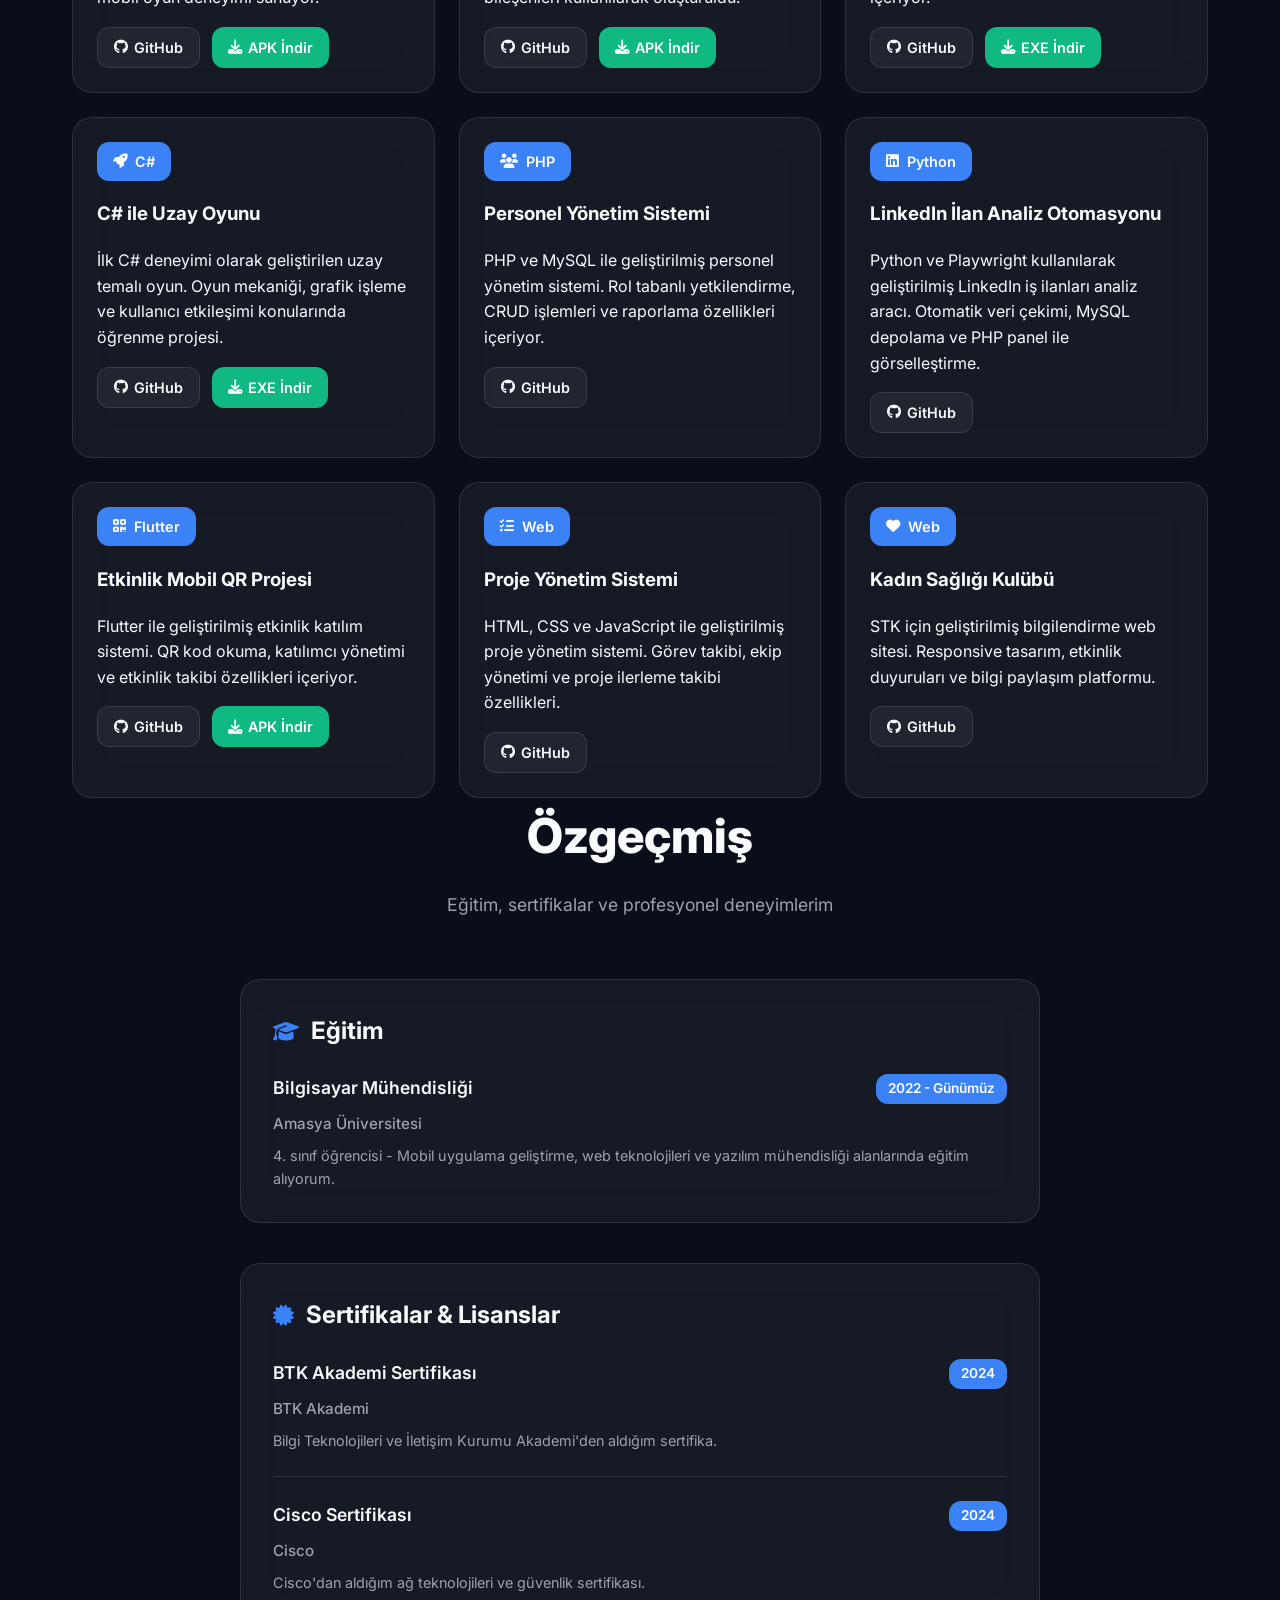
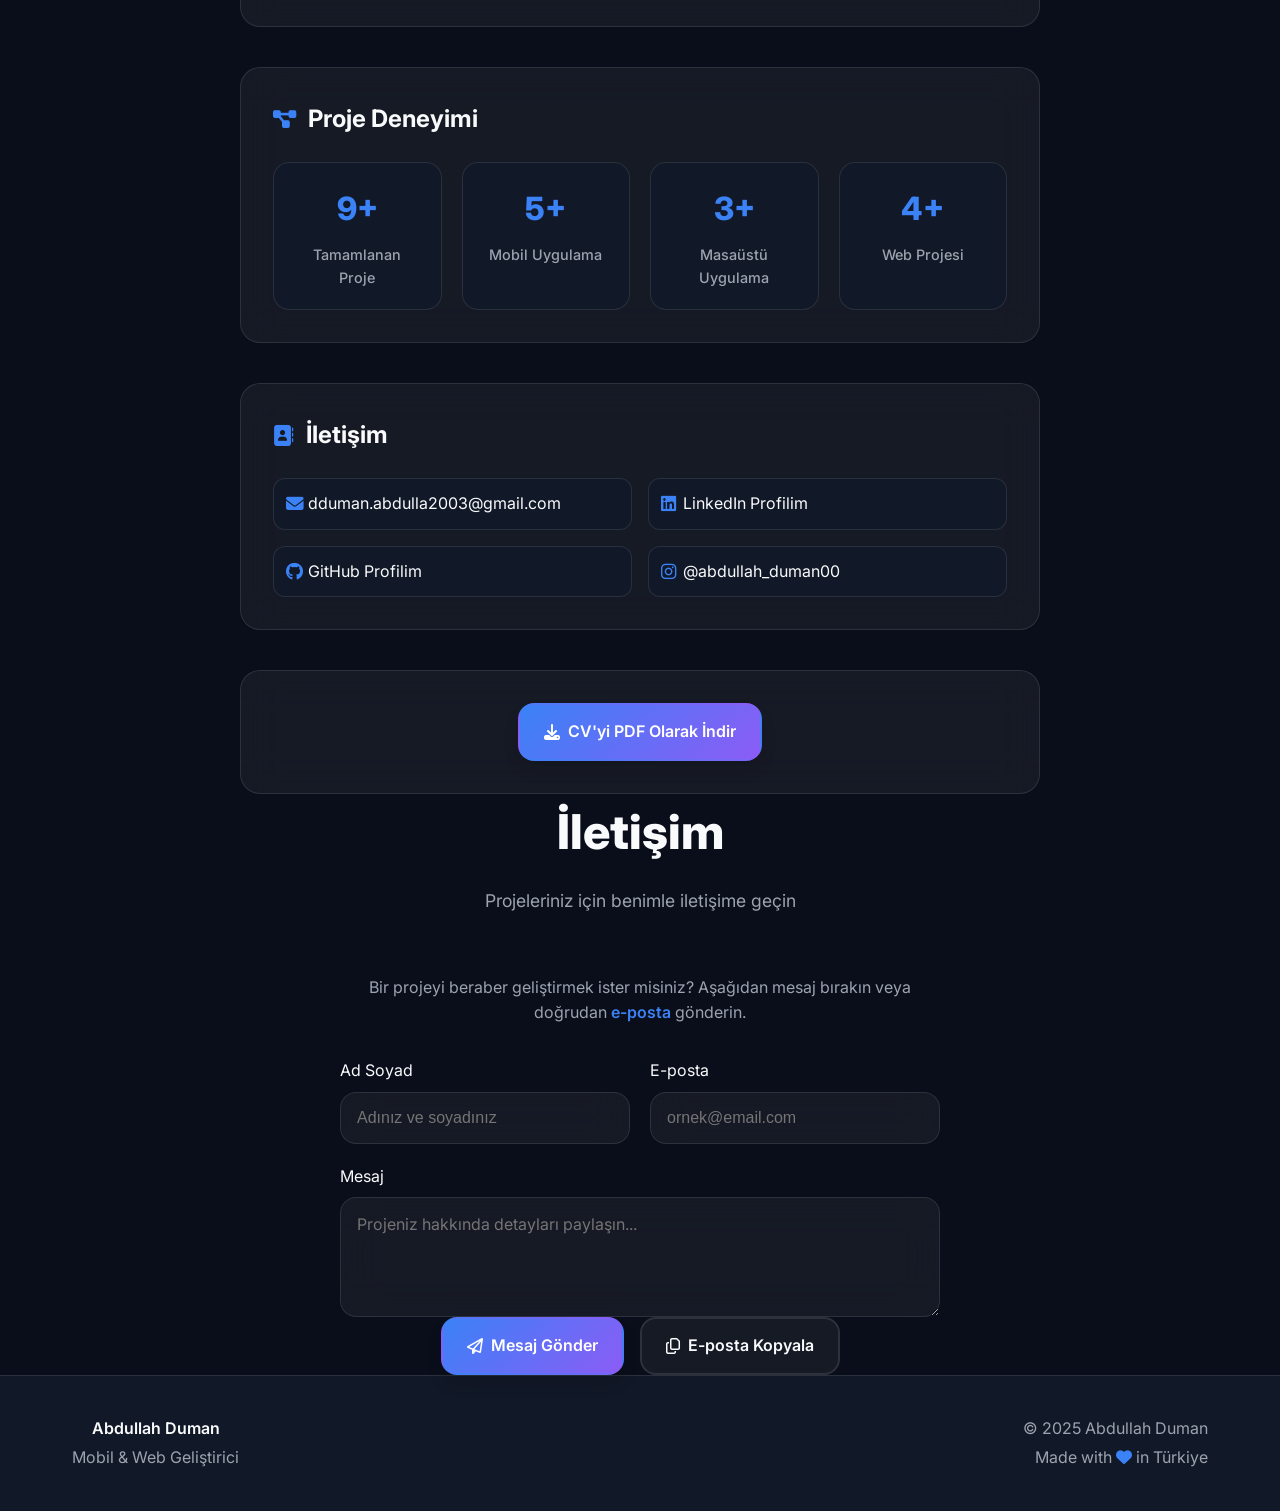
==== commit 177150a2: "Update index.html" ====
--- a/index.html
+++ b/index.html
@@ -582,7 +582,7 @@
           <i class="fa-regular fa-envelope"></i>
           İletişime Geç
         </a>
-        <a class="btn btn-primary" href="https://drive.google.com/file/d/1yCB5PctIpePONIGqI-p8mANB1kA5RZSS/view?usp=sharing">
+        <a class="btn btn-primary" href="https://drive.google.com/drive/folders/1uSSVPcqe6TGeMGJC5shmG6kC2cTYfeZJ?usp=sharing">
           <i class="fa-solid fa-code"></i>
           veri madenciliği sunum
         </a>
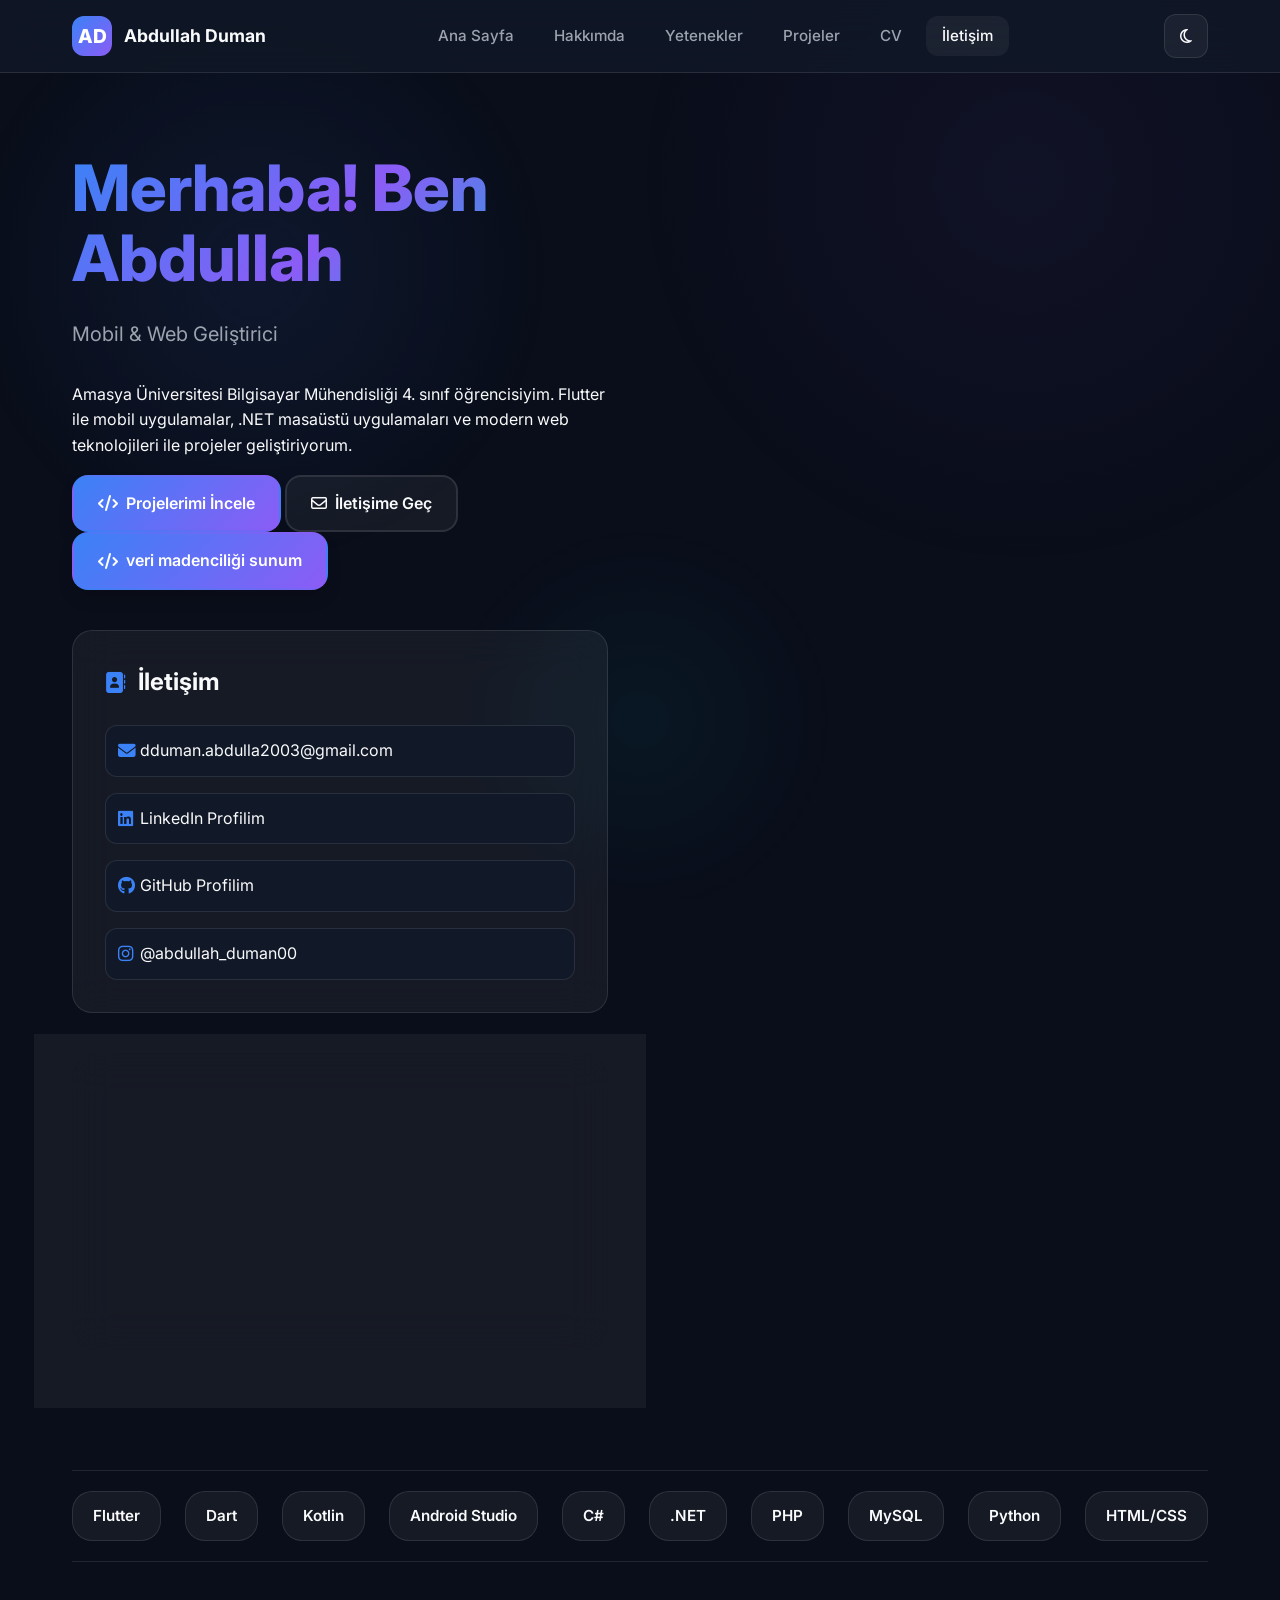
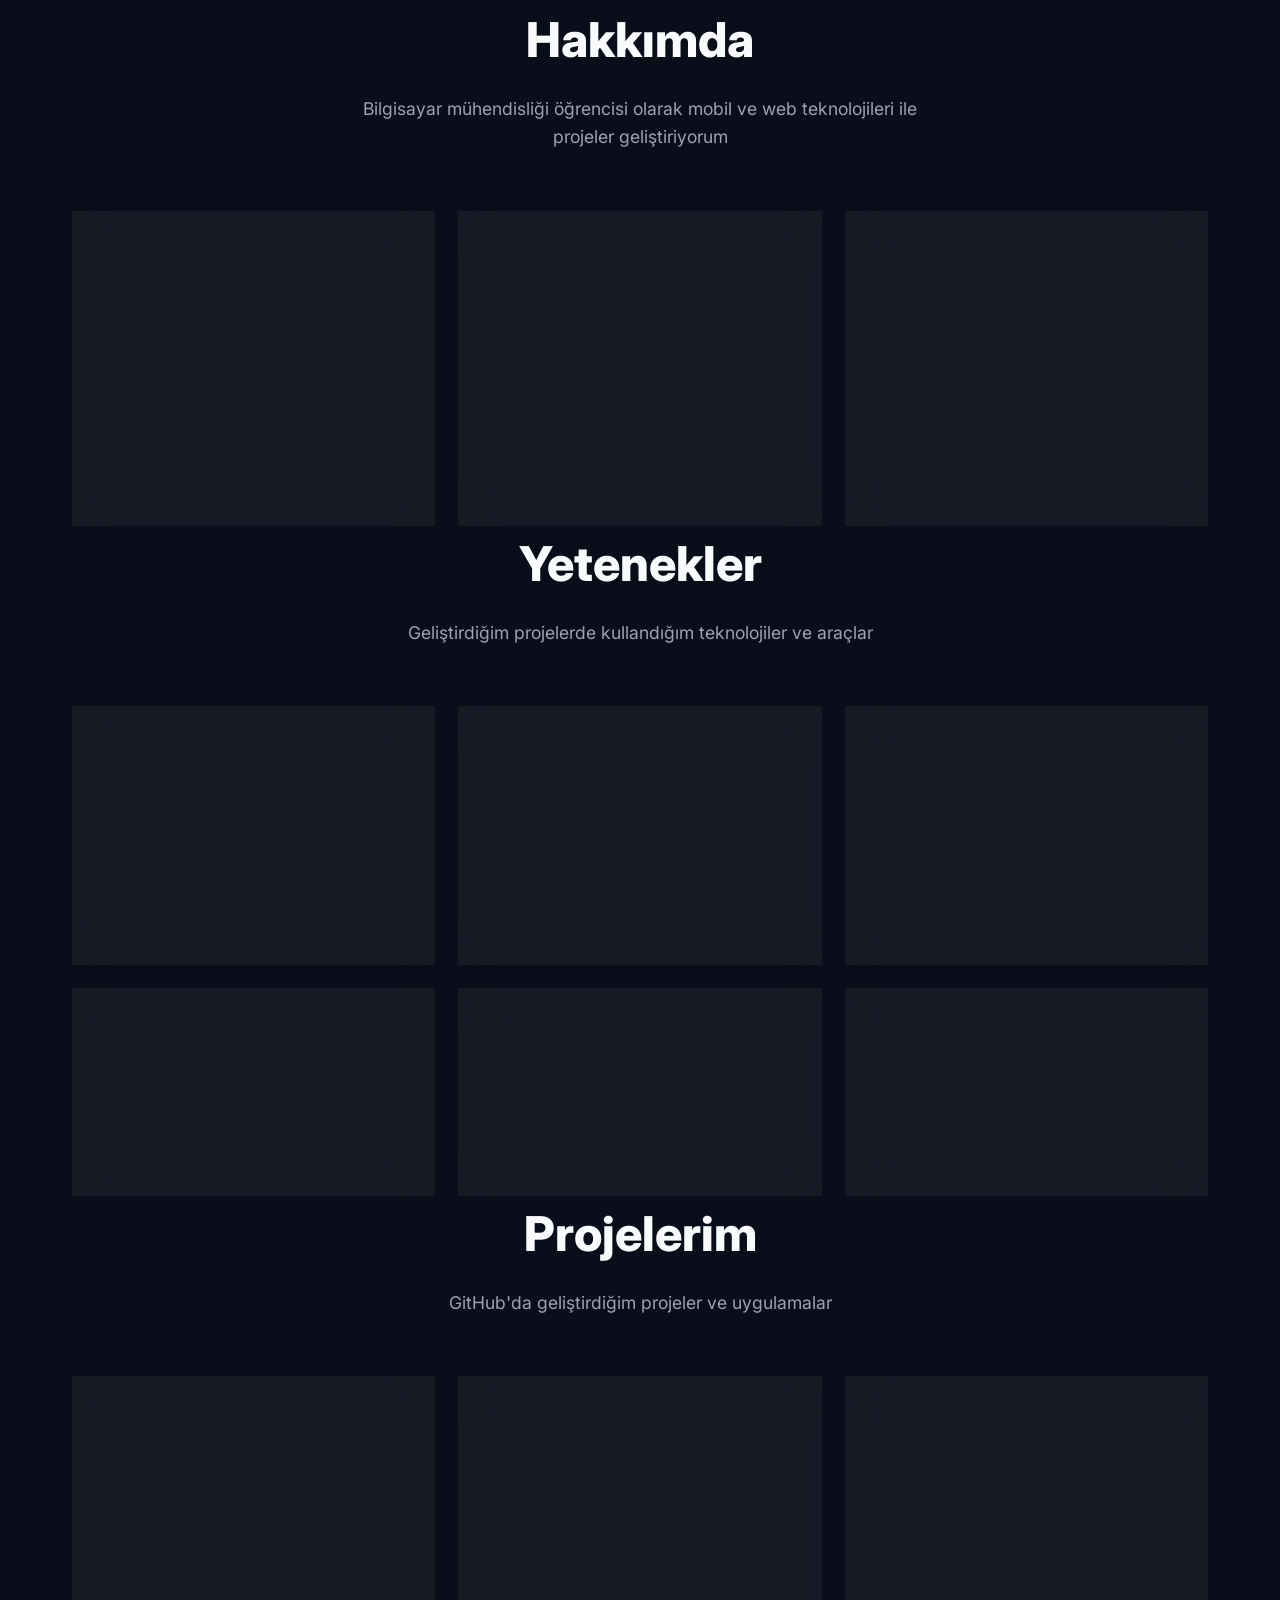
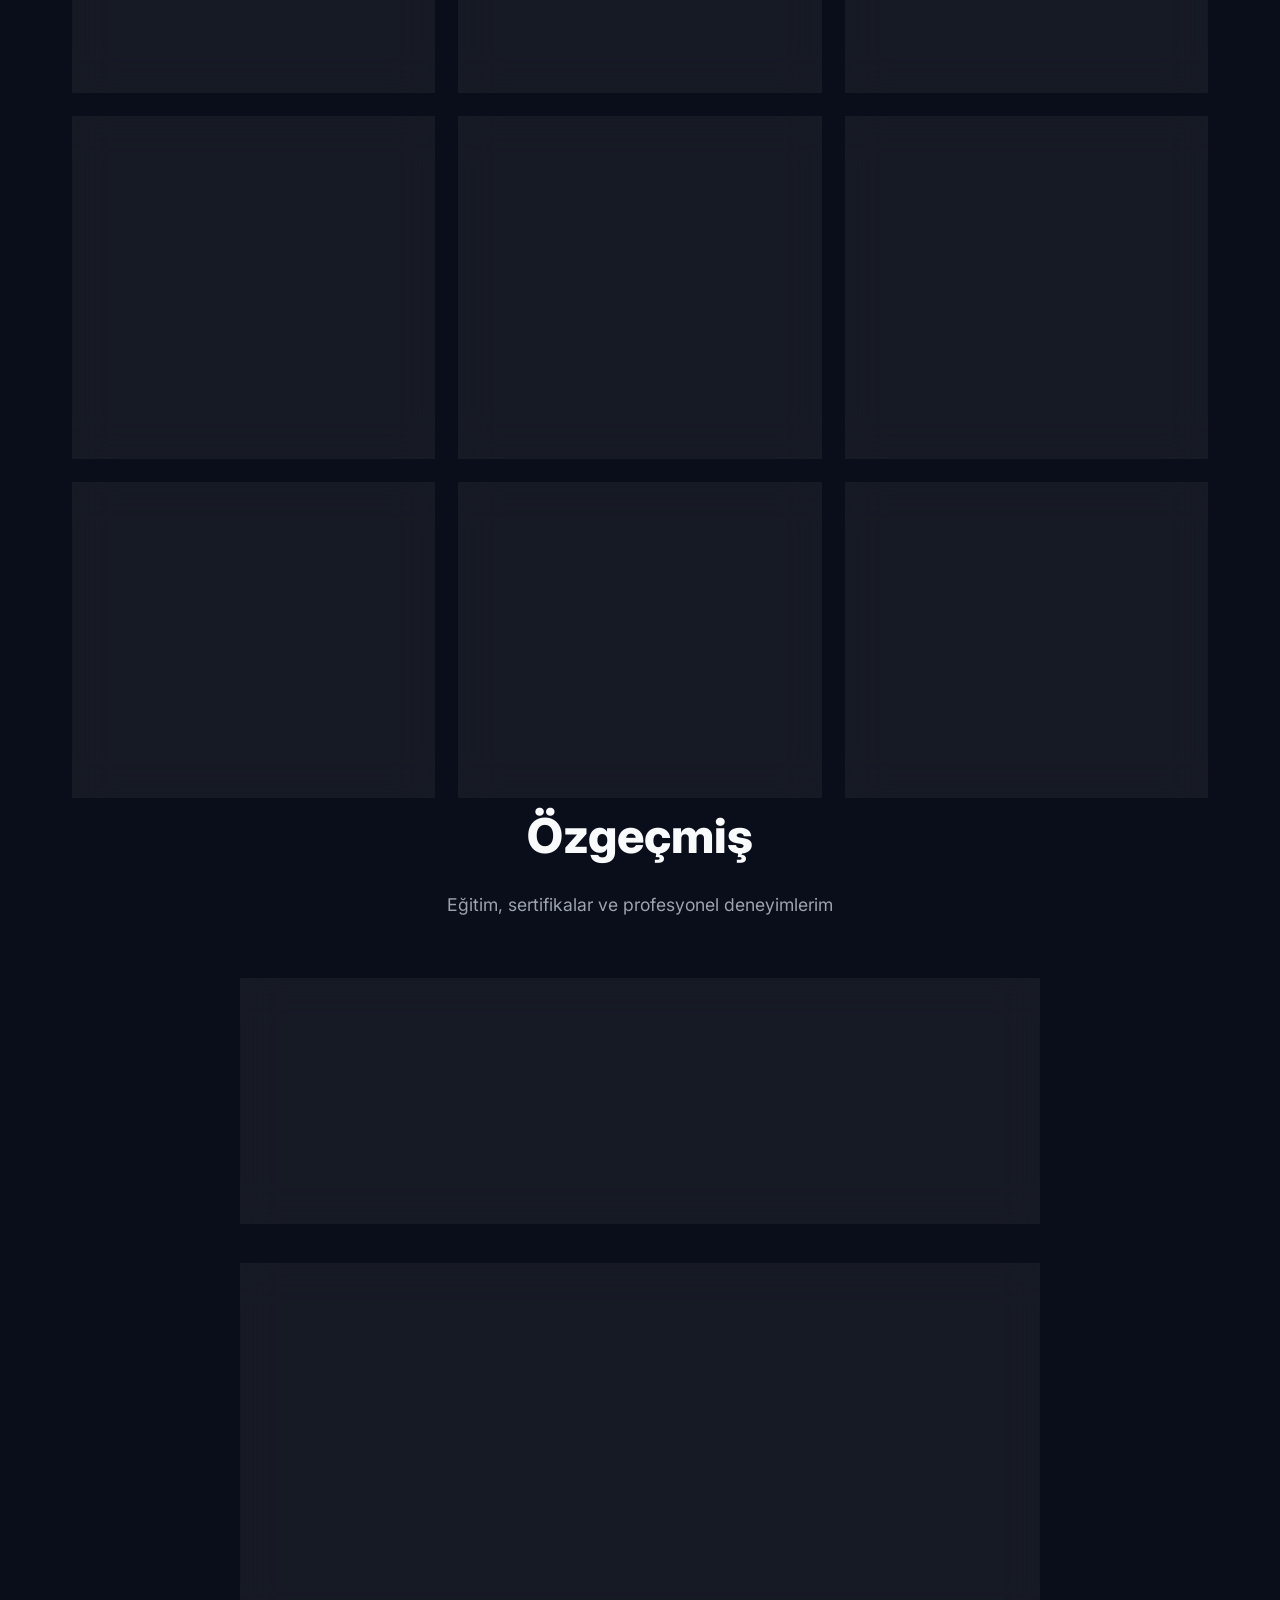
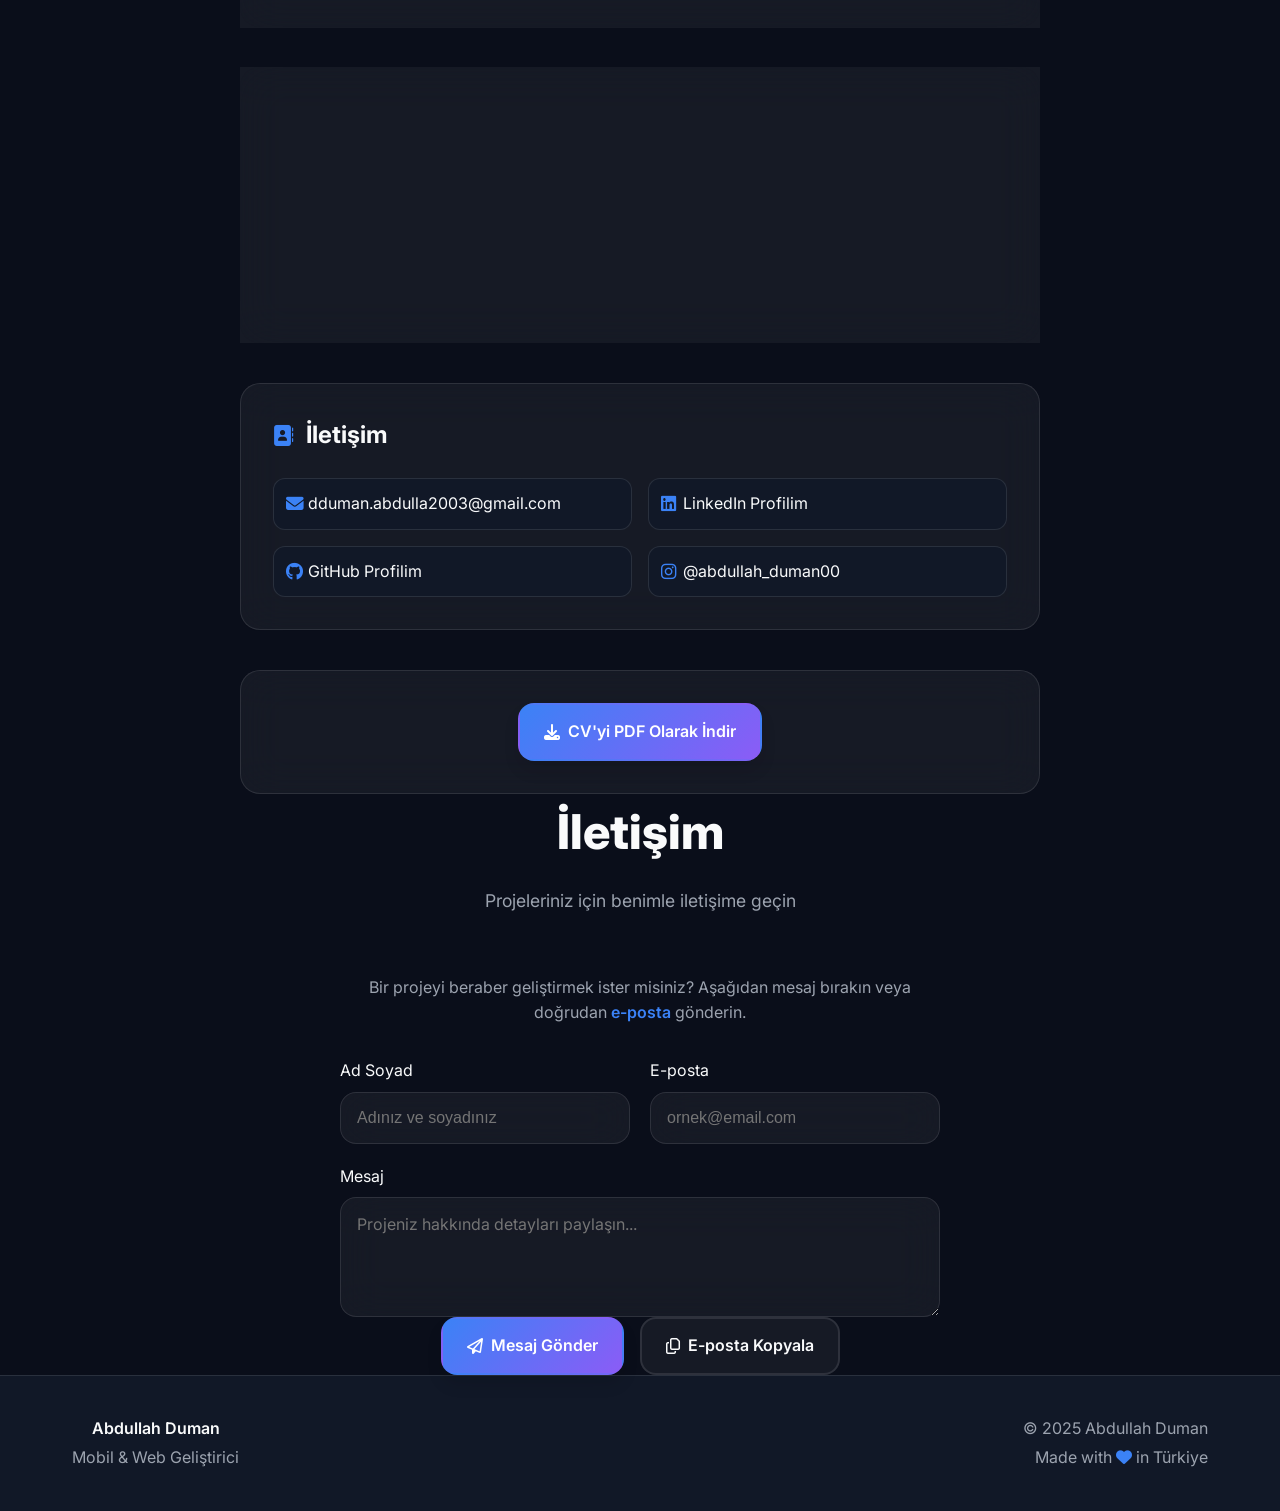
==== commit 42d12c12: "Update link for data mining presentation" ====
--- a/index.html
+++ b/index.html
@@ -582,7 +582,7 @@
           <i class="fa-regular fa-envelope"></i>
           İletişime Geç
         </a>
-        <a class="btn btn-primary" href="https://drive.google.com/drive/folders/1uSSVPcqe6TGeMGJC5shmG6kC2cTYfeZJ?usp=sharing">
+        <a class="btn btn-primary" href="https://drive.google.com/file/d/1yCB5PctIpePONIGqI-p8mANB1kA5RZSS/view?usp=drive_link">
           <i class="fa-solid fa-code"></i>
           veri madenciliği sunum
         </a>
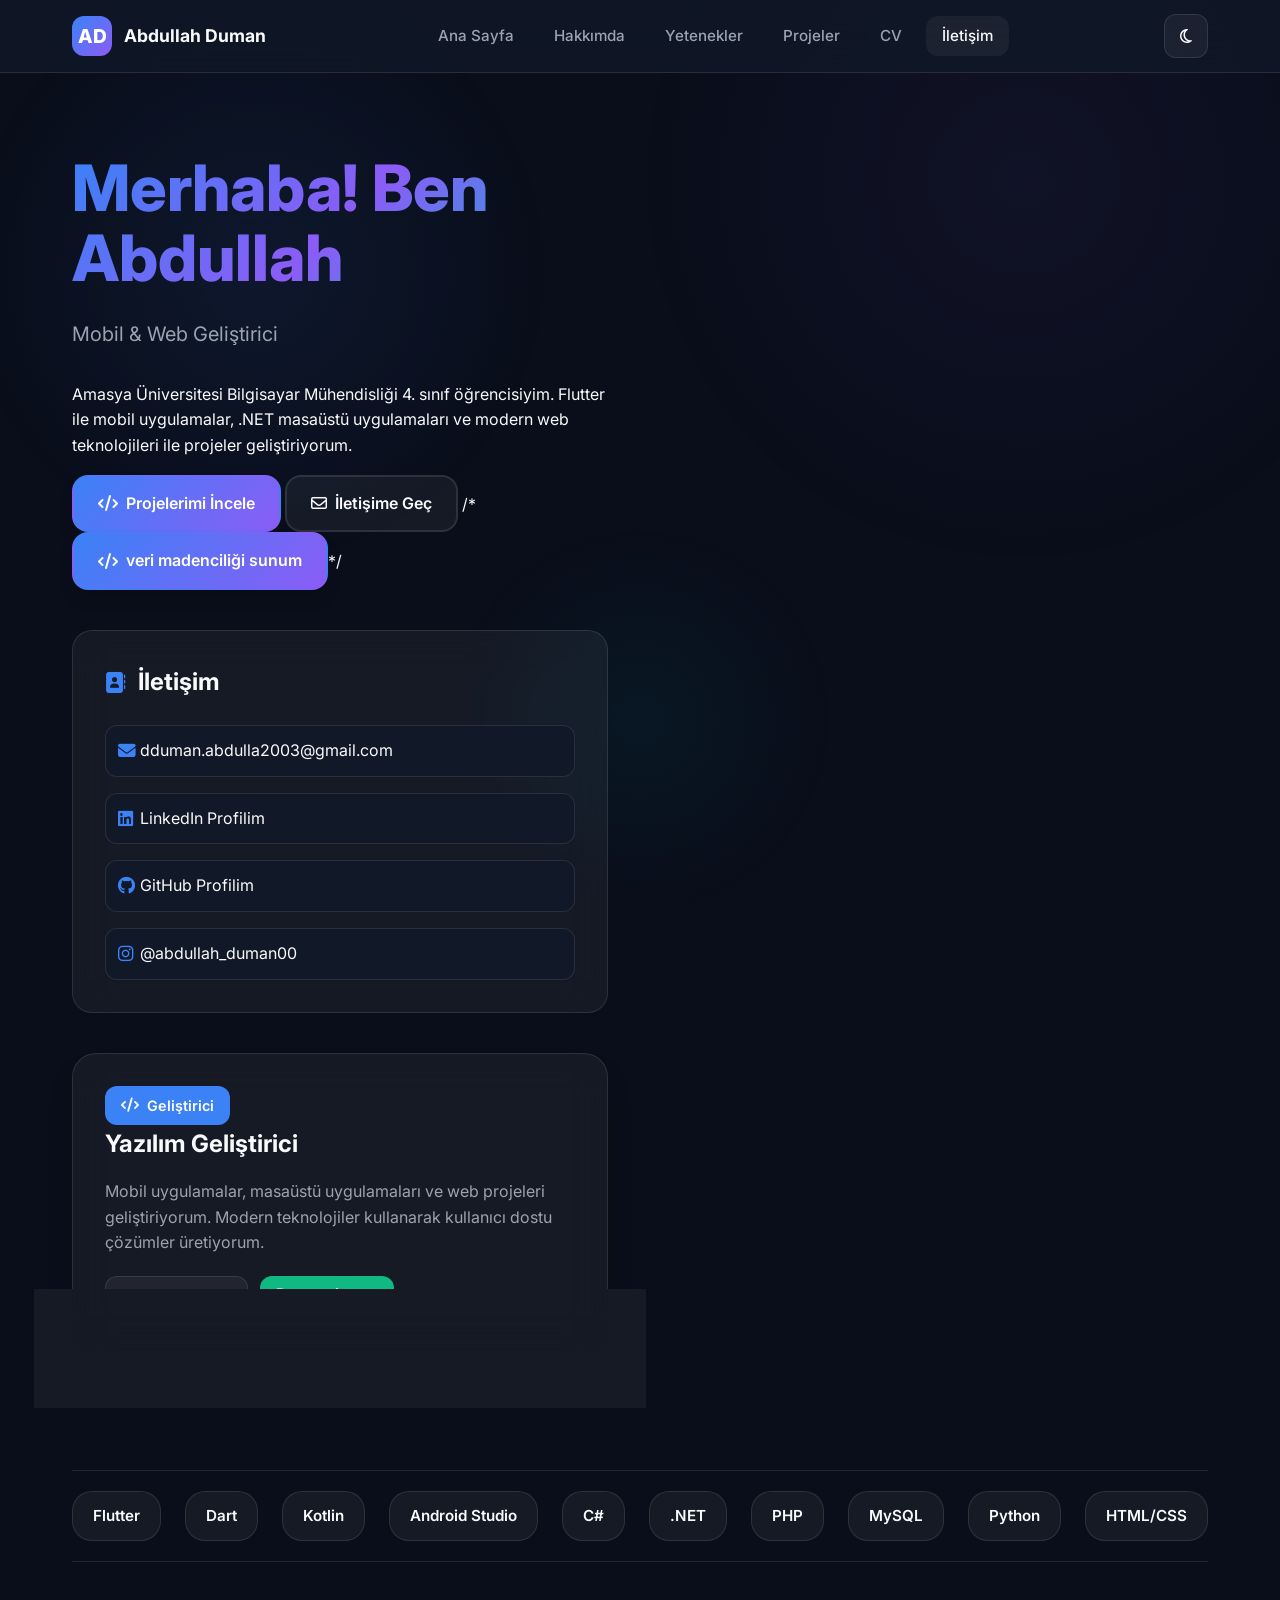
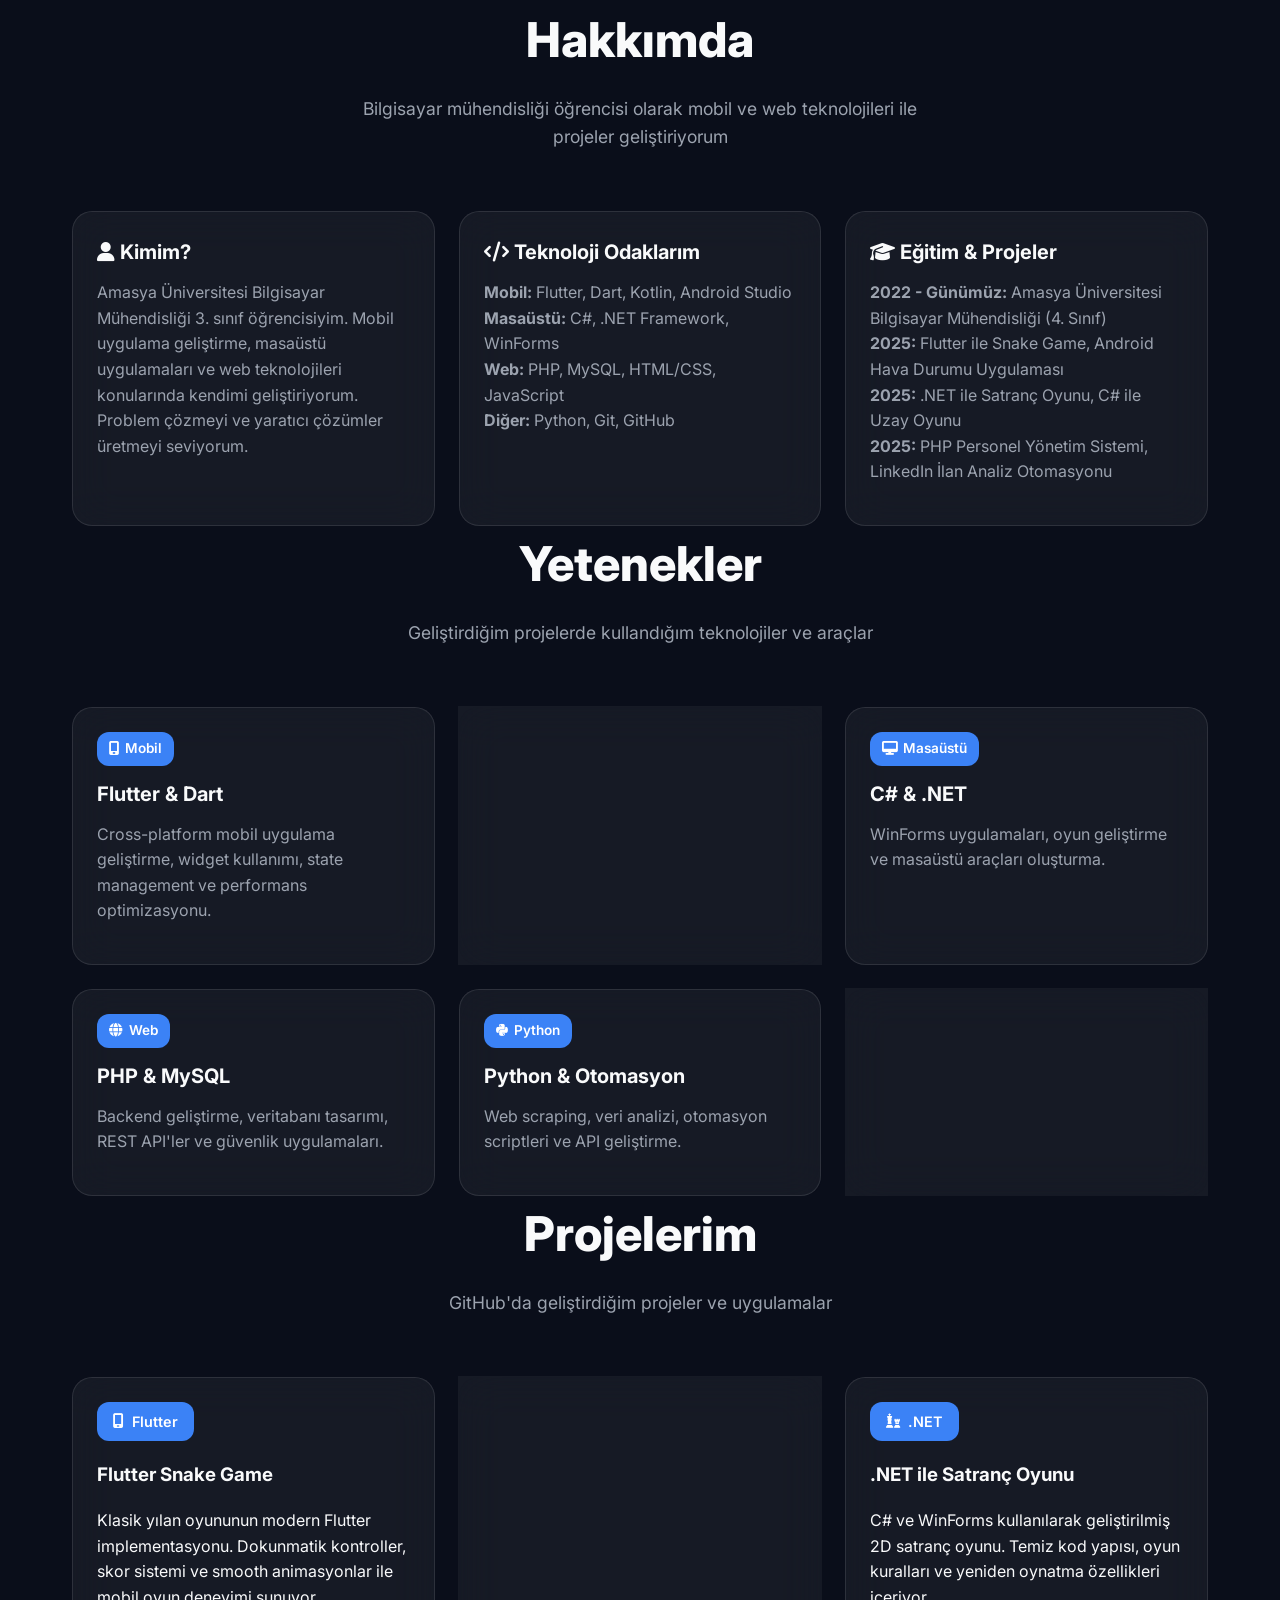
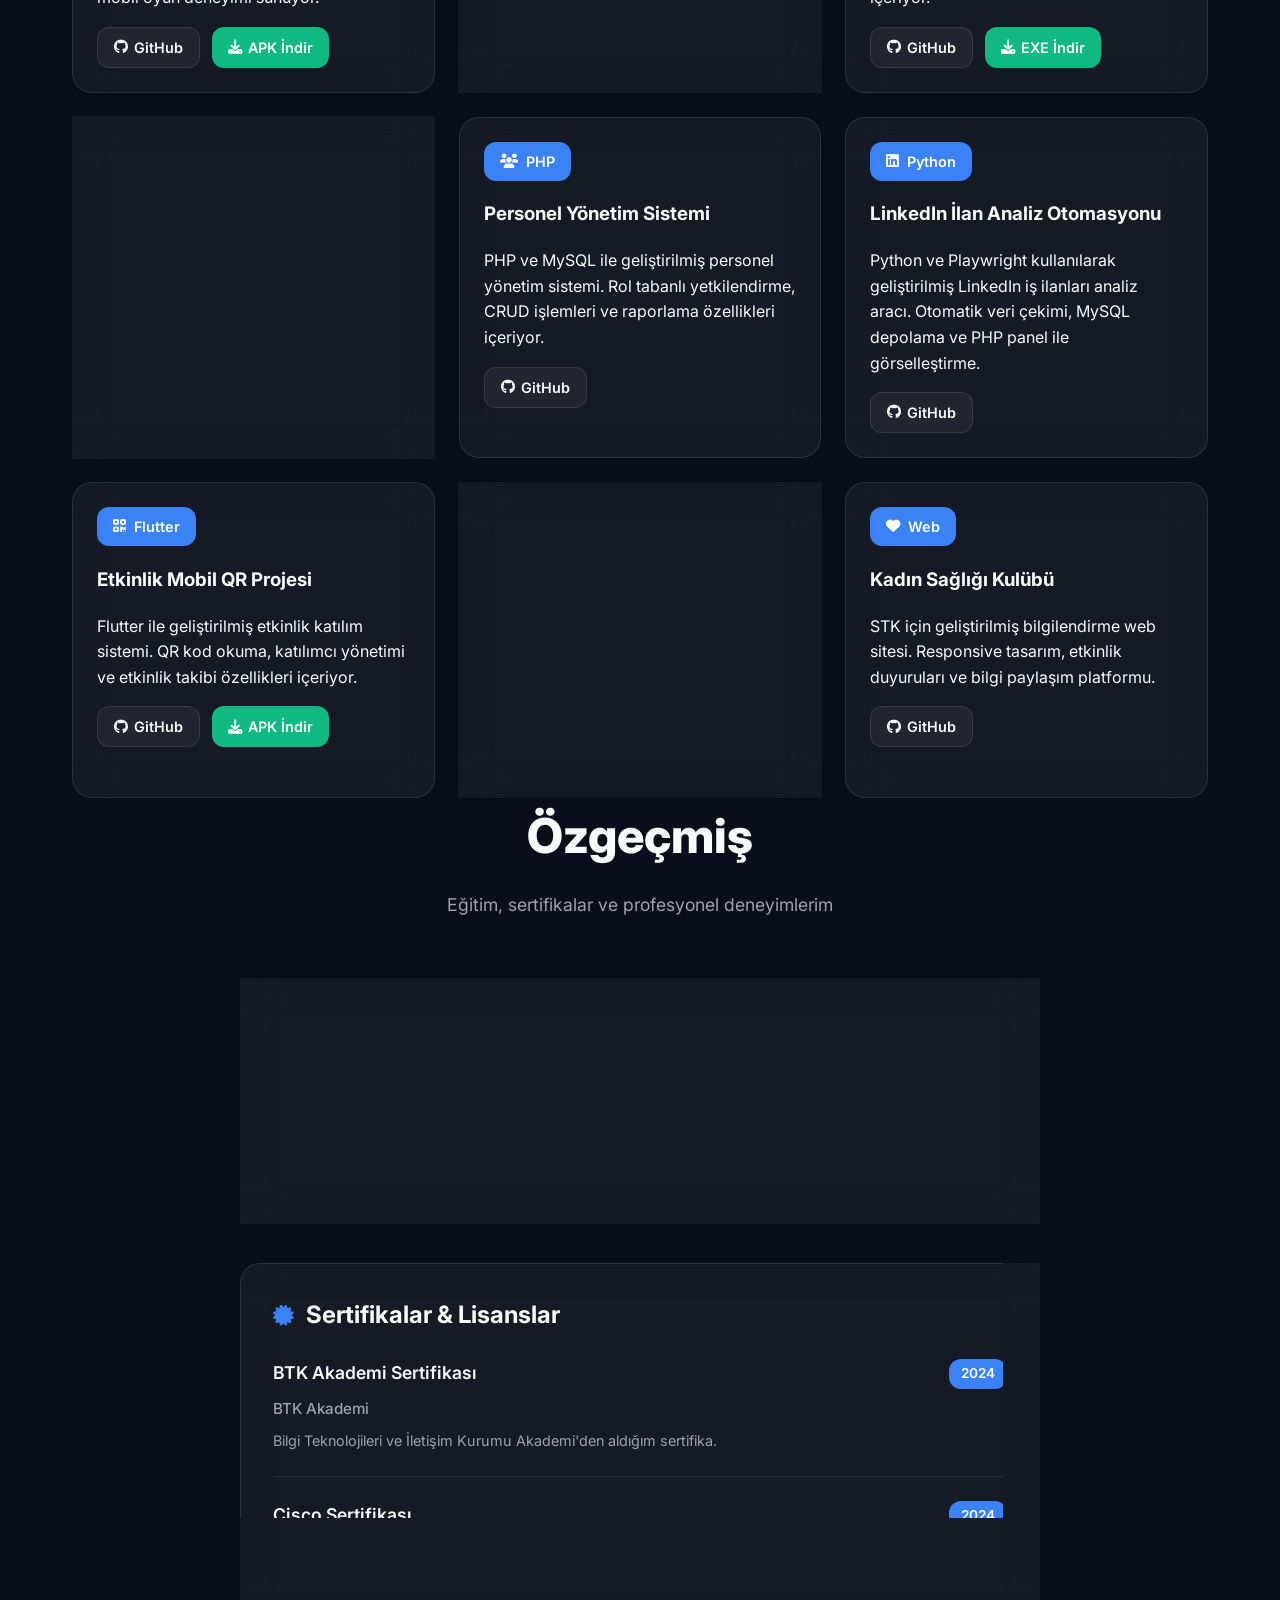
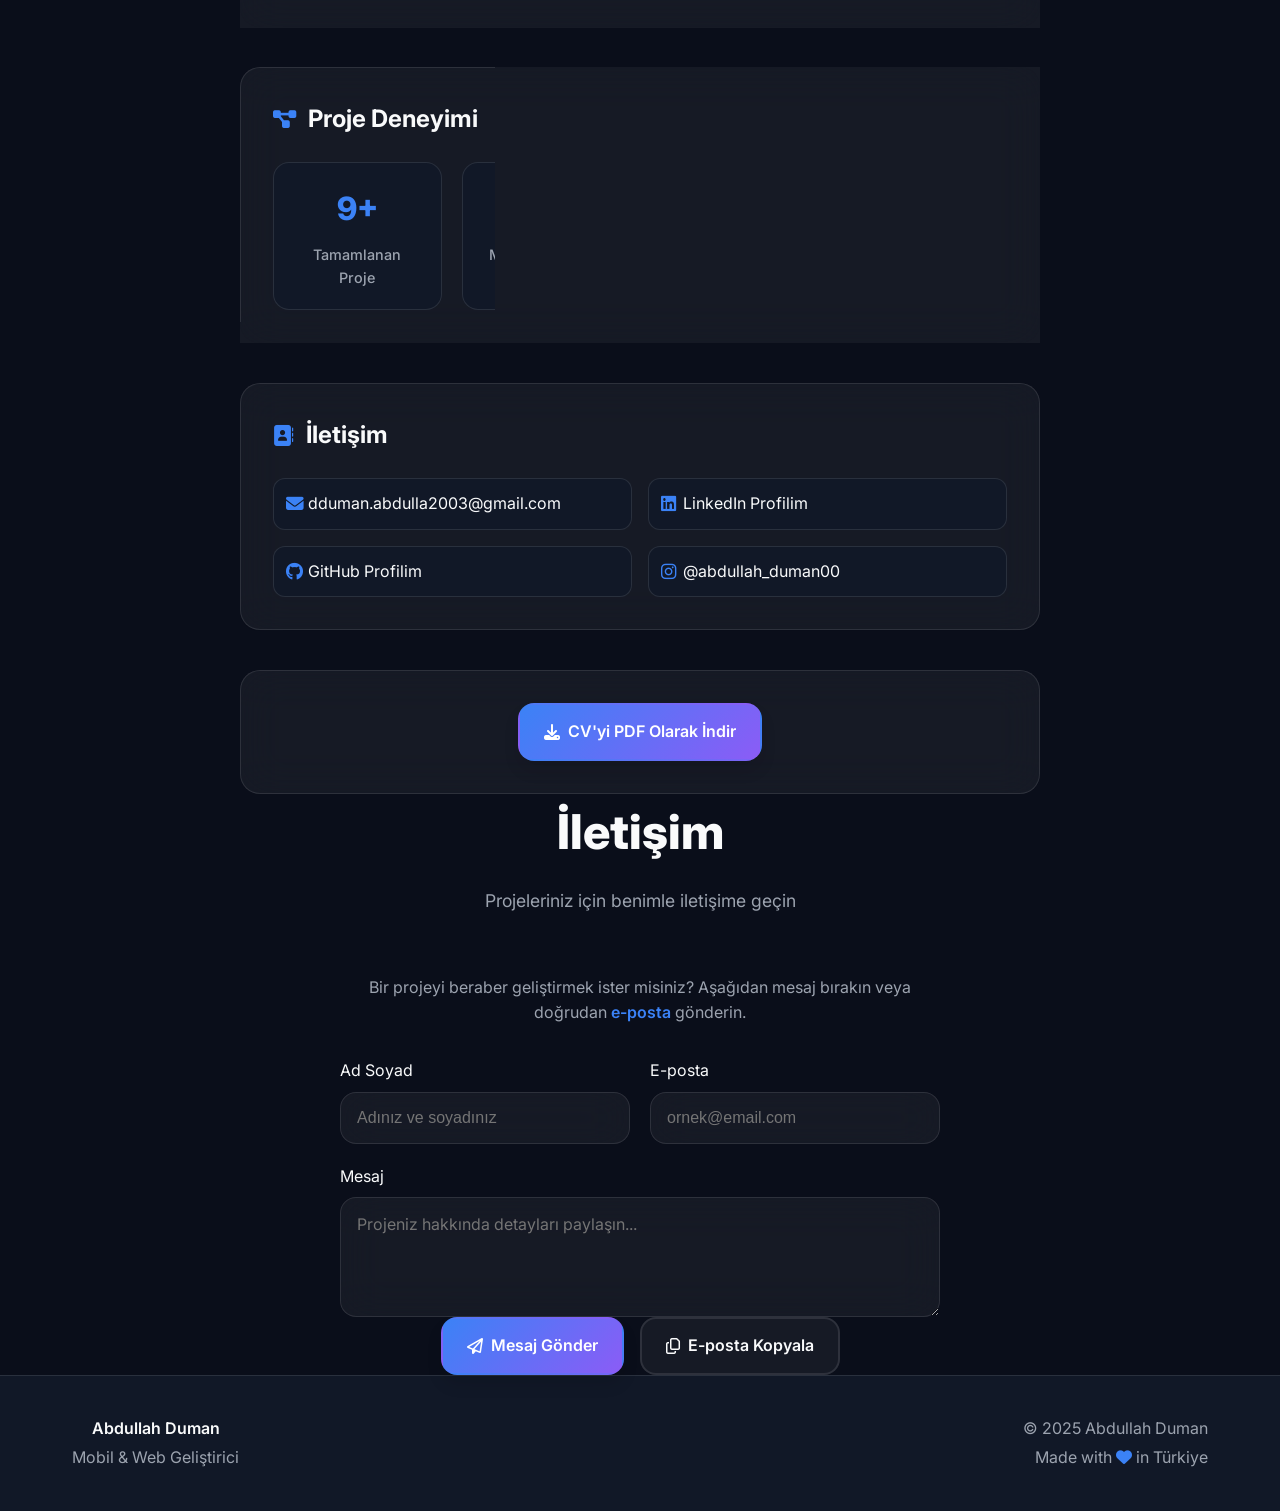
==== commit 0c303873: "Comment out primary button link in index.html Comment out the link to the data mining presentation." ====
--- a/index.html
+++ b/index.html
@@ -582,10 +582,10 @@
           <i class="fa-regular fa-envelope"></i>
           İletişime Geç
         </a>
-        <a class="btn btn-primary" href="https://drive.google.com/file/d/1yCB5PctIpePONIGqI-p8mANB1kA5RZSS/view?usp=drive_link">
+       /* <a class="btn btn-primary" href="https://drive.google.com/file/d/1yCB5PctIpePONIGqI-p8mANB1kA5RZSS/view?usp=drive_link">
           <i class="fa-solid fa-code"></i>
           veri madenciliği sunum
-        </a>
+        </a>*/
       </div>
 
 
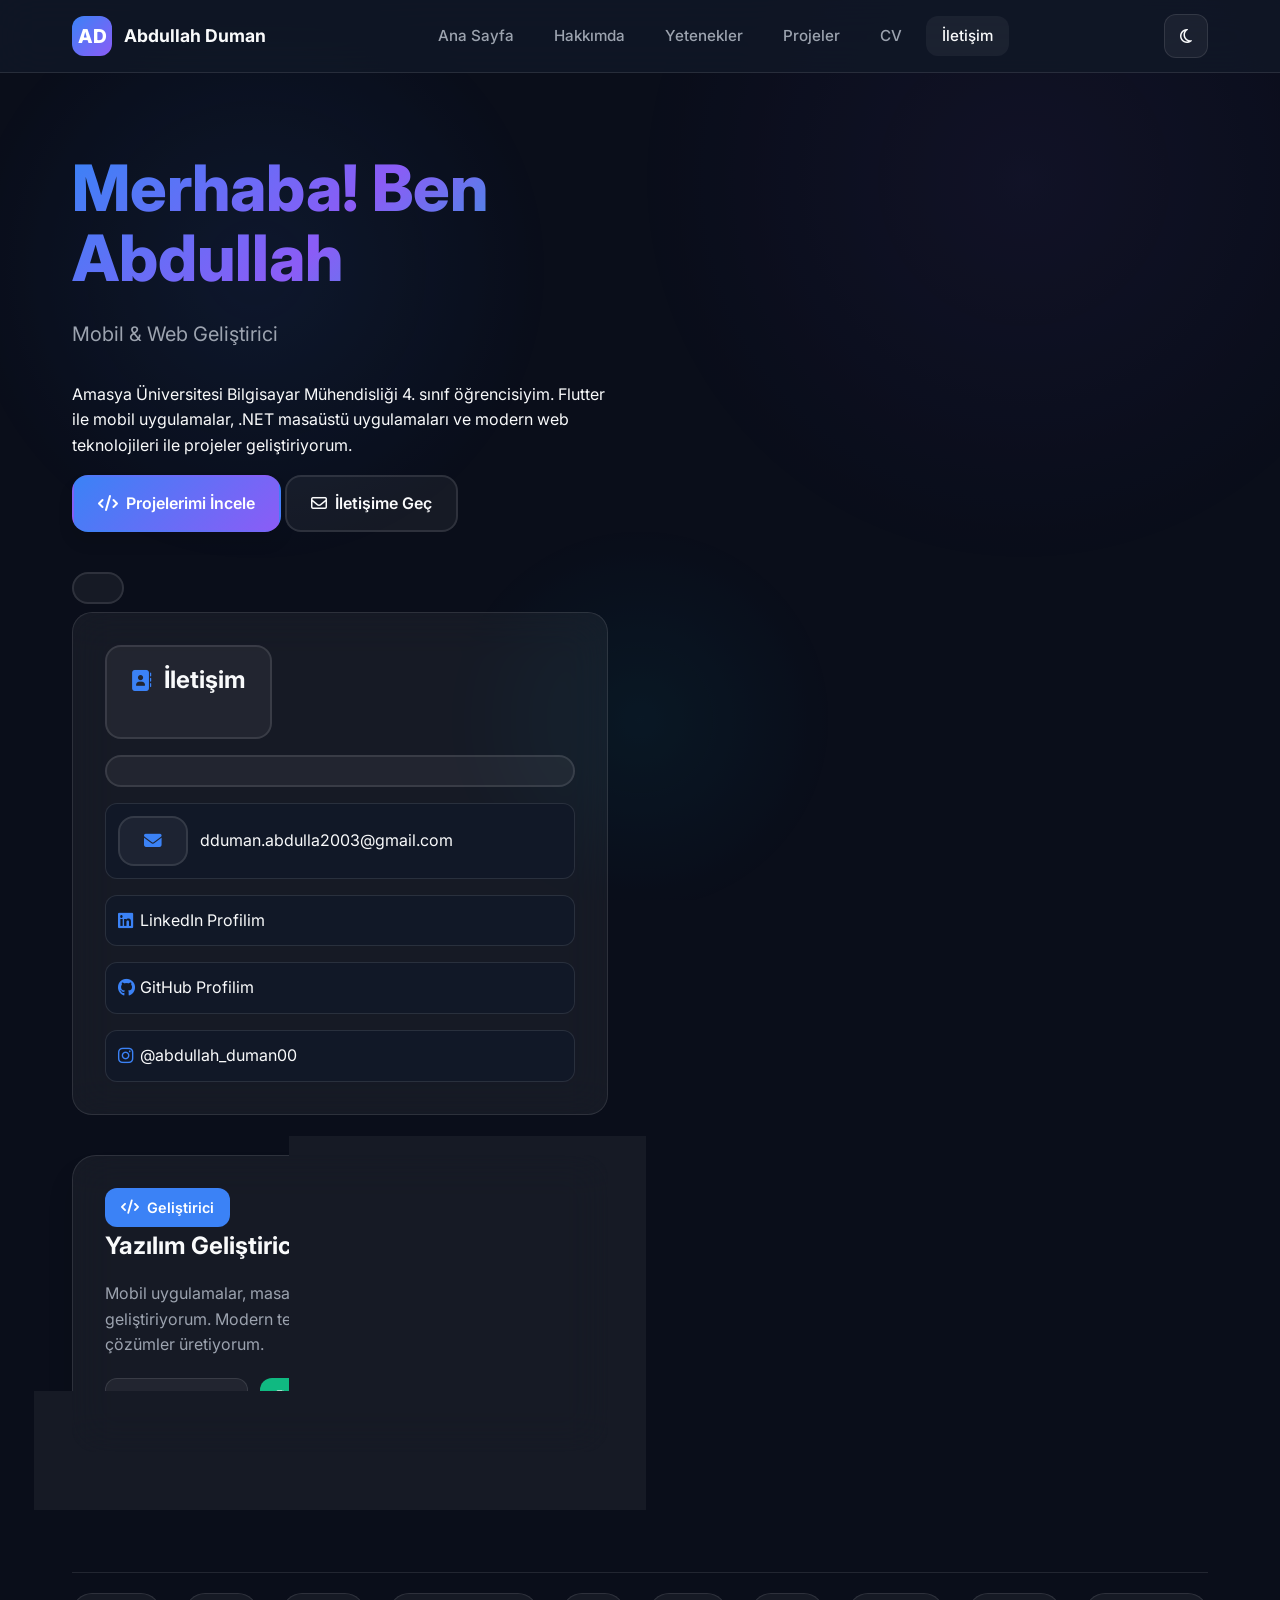
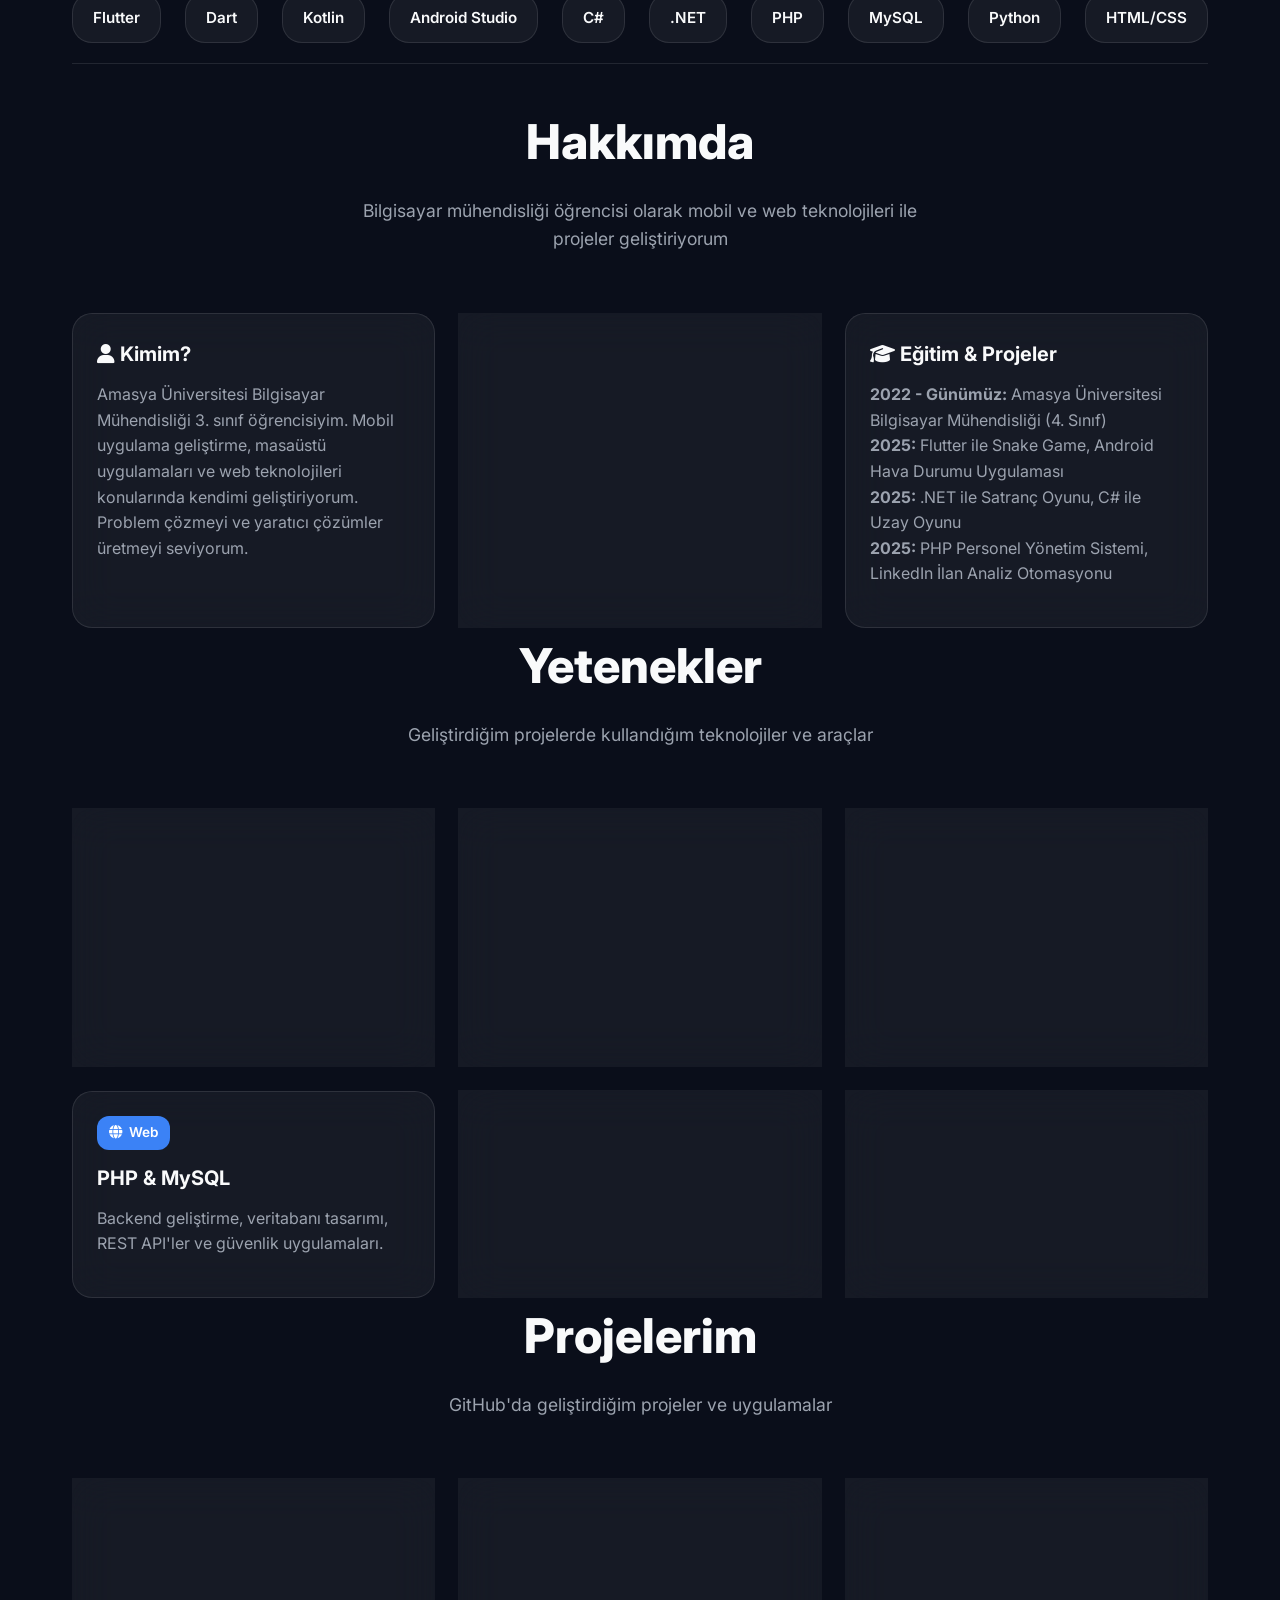
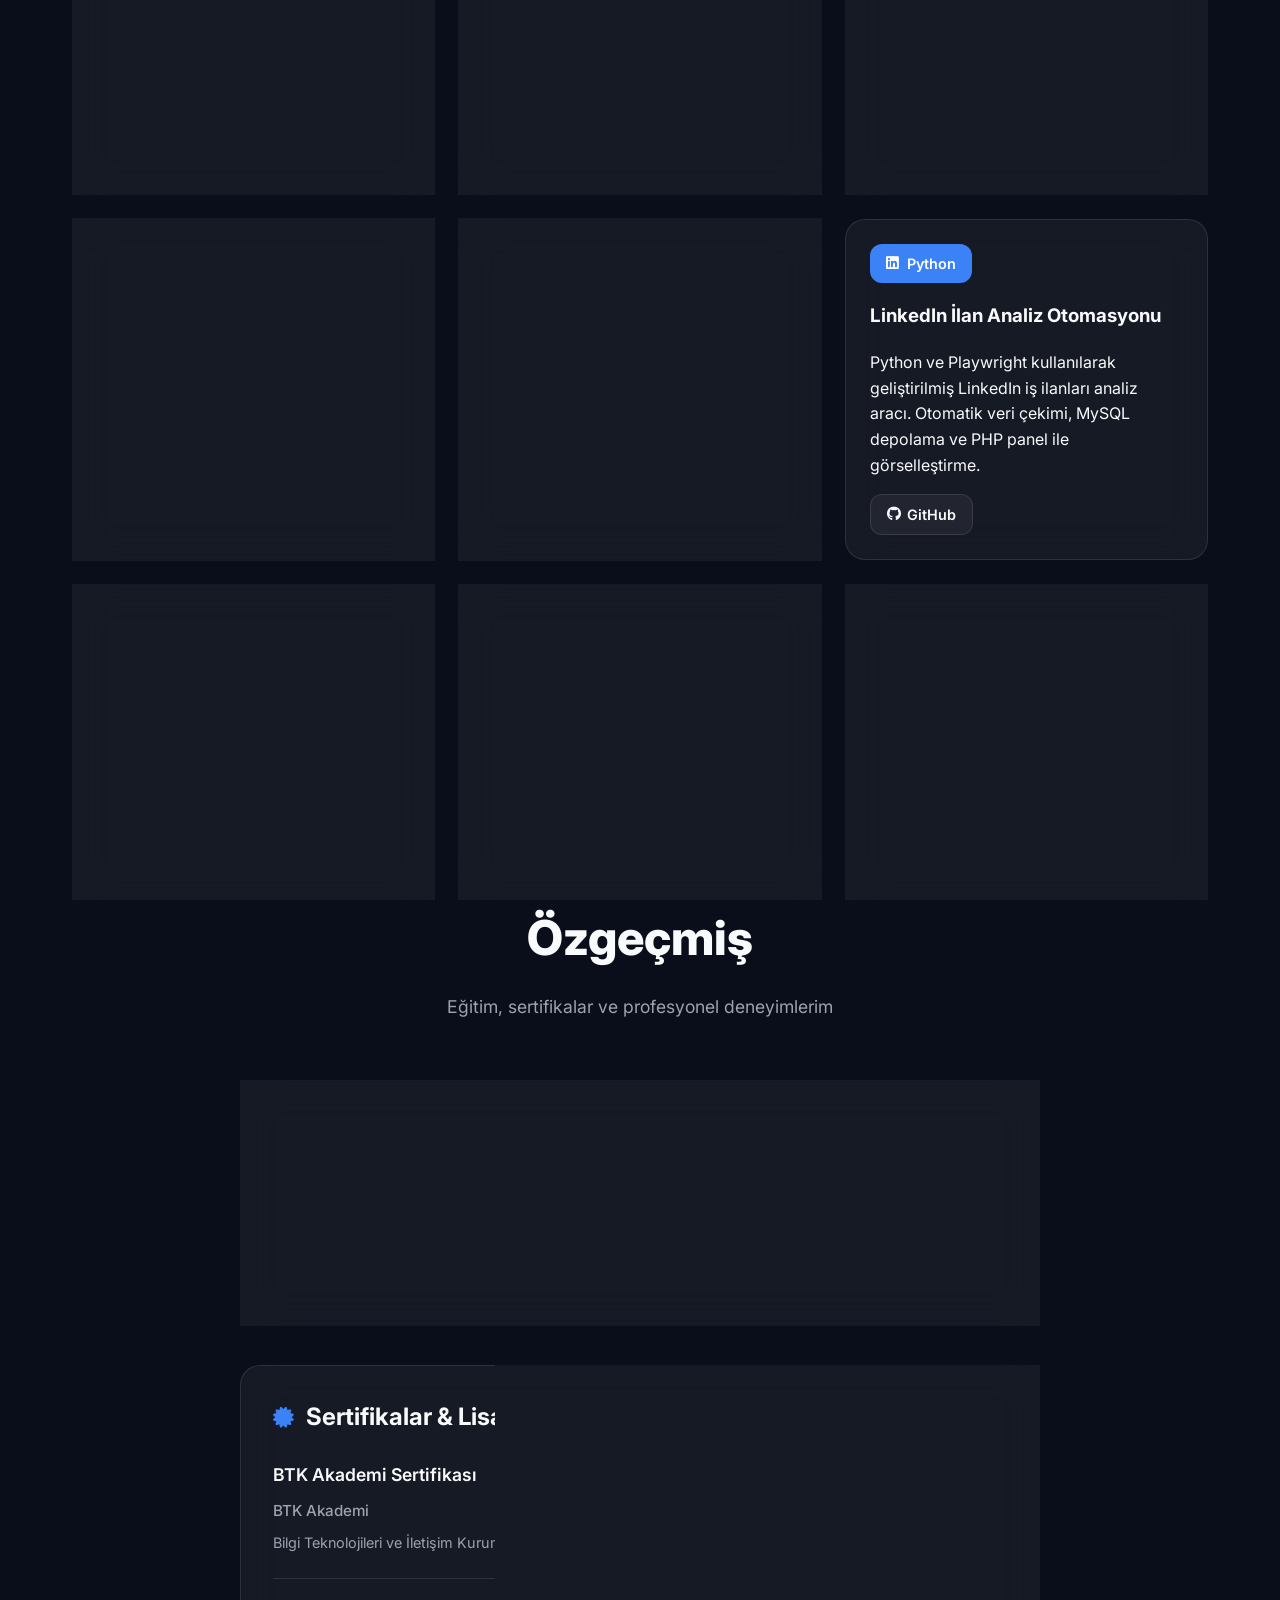
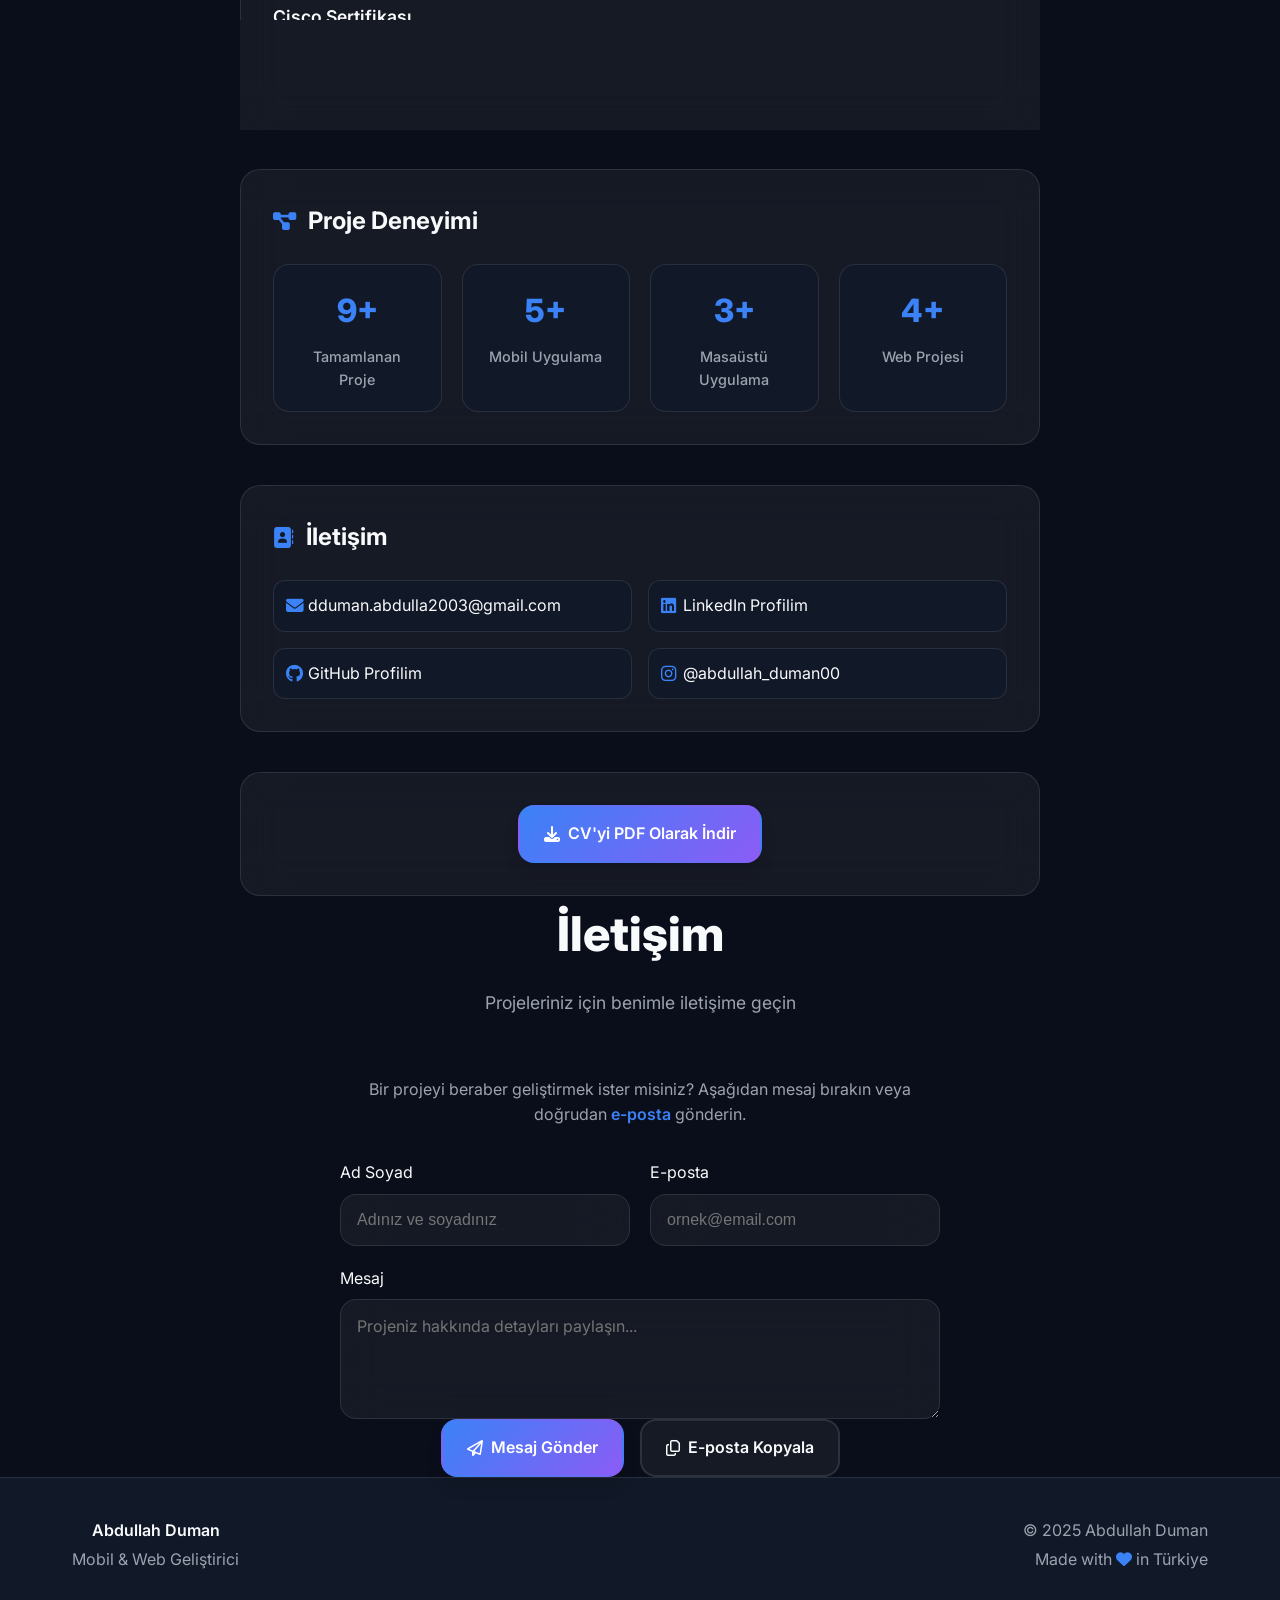
==== commit ccb7345c: "Remove commented button for data mining presentation Removed commented-out button for data mining pr" ====
--- a/index.html
+++ b/index.html
@@ -581,11 +581,7 @@
         <a class="btn btn-secondary" href="#contact">
           <i class="fa-regular fa-envelope"></i>
           İletişime Geç
-        </a>
-       /* <a class="btn btn-primary" href="https://drive.google.com/file/d/1yCB5PctIpePONIGqI-p8mANB1kA5RZSS/view?usp=drive_link">
-          <i class="fa-solid fa-code"></i>
-          veri madenciliği sunum
-        </a>*/
+      
       </div>
 
 
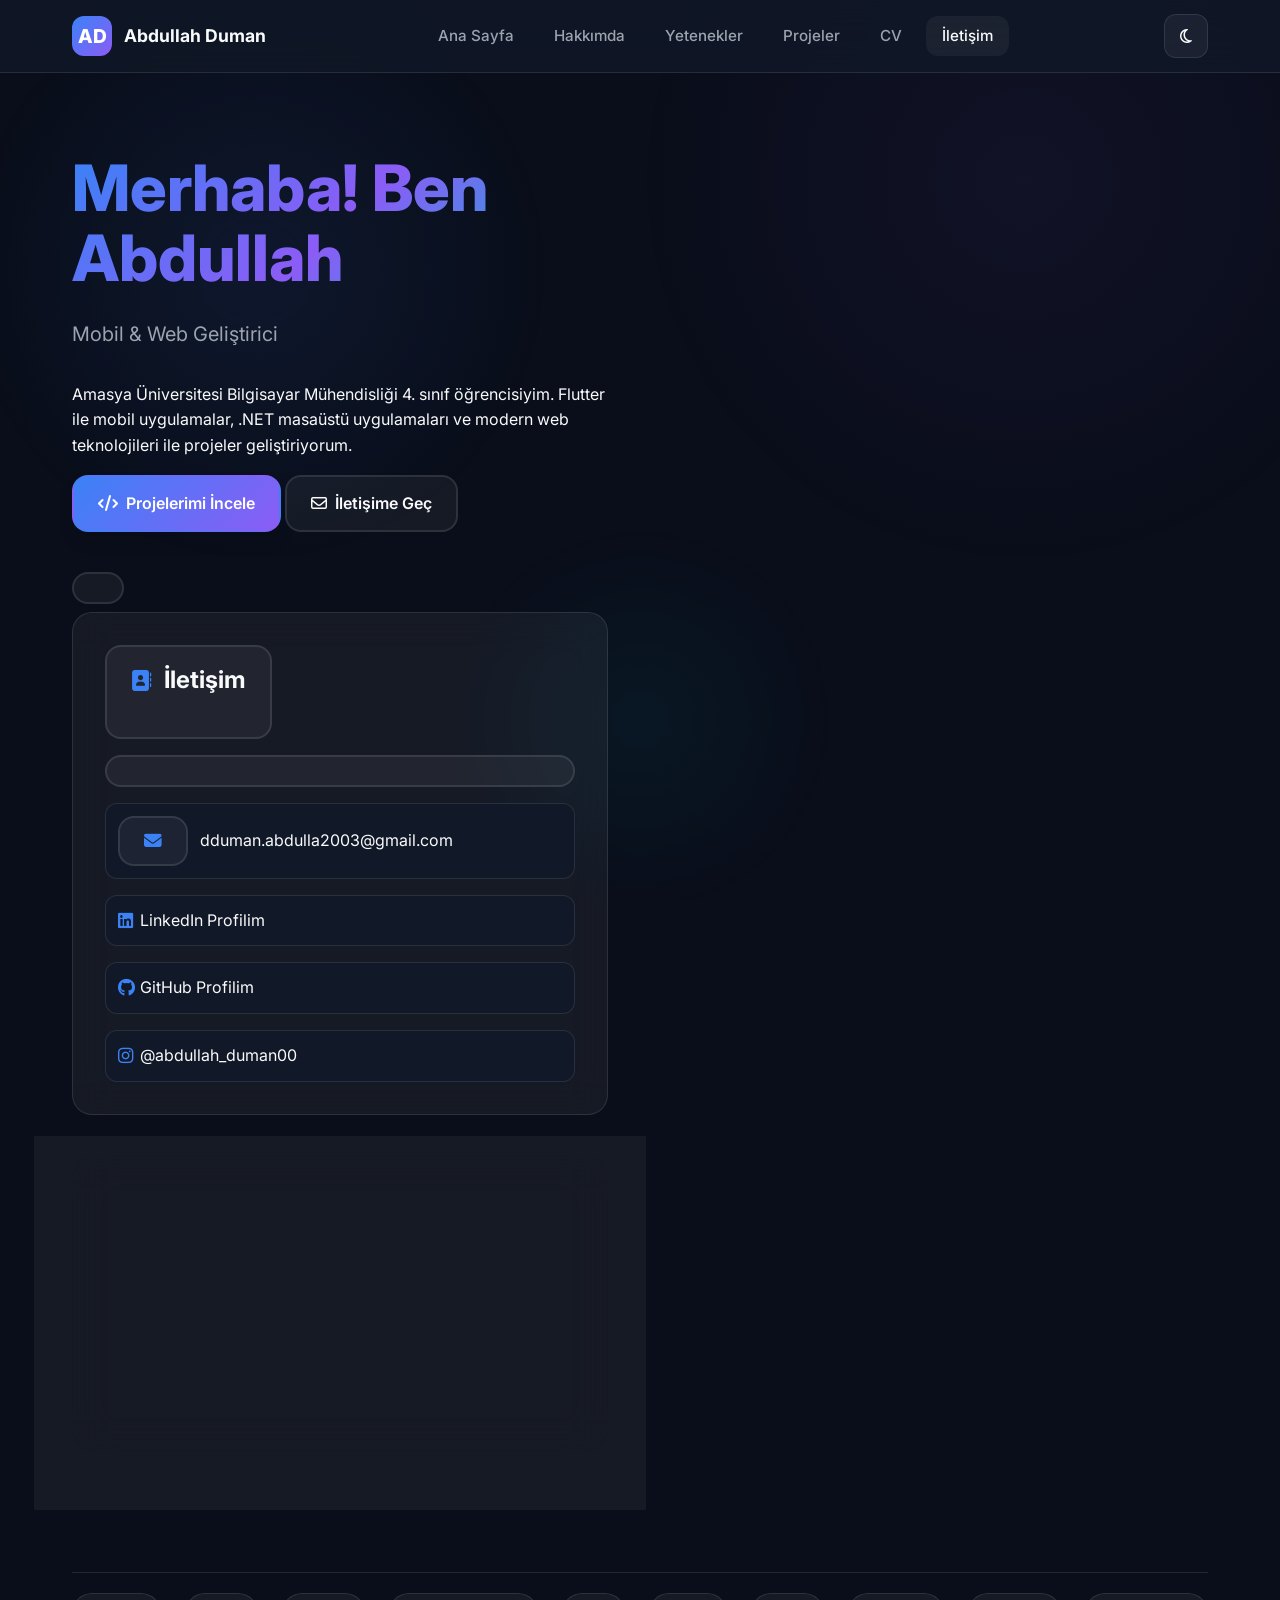
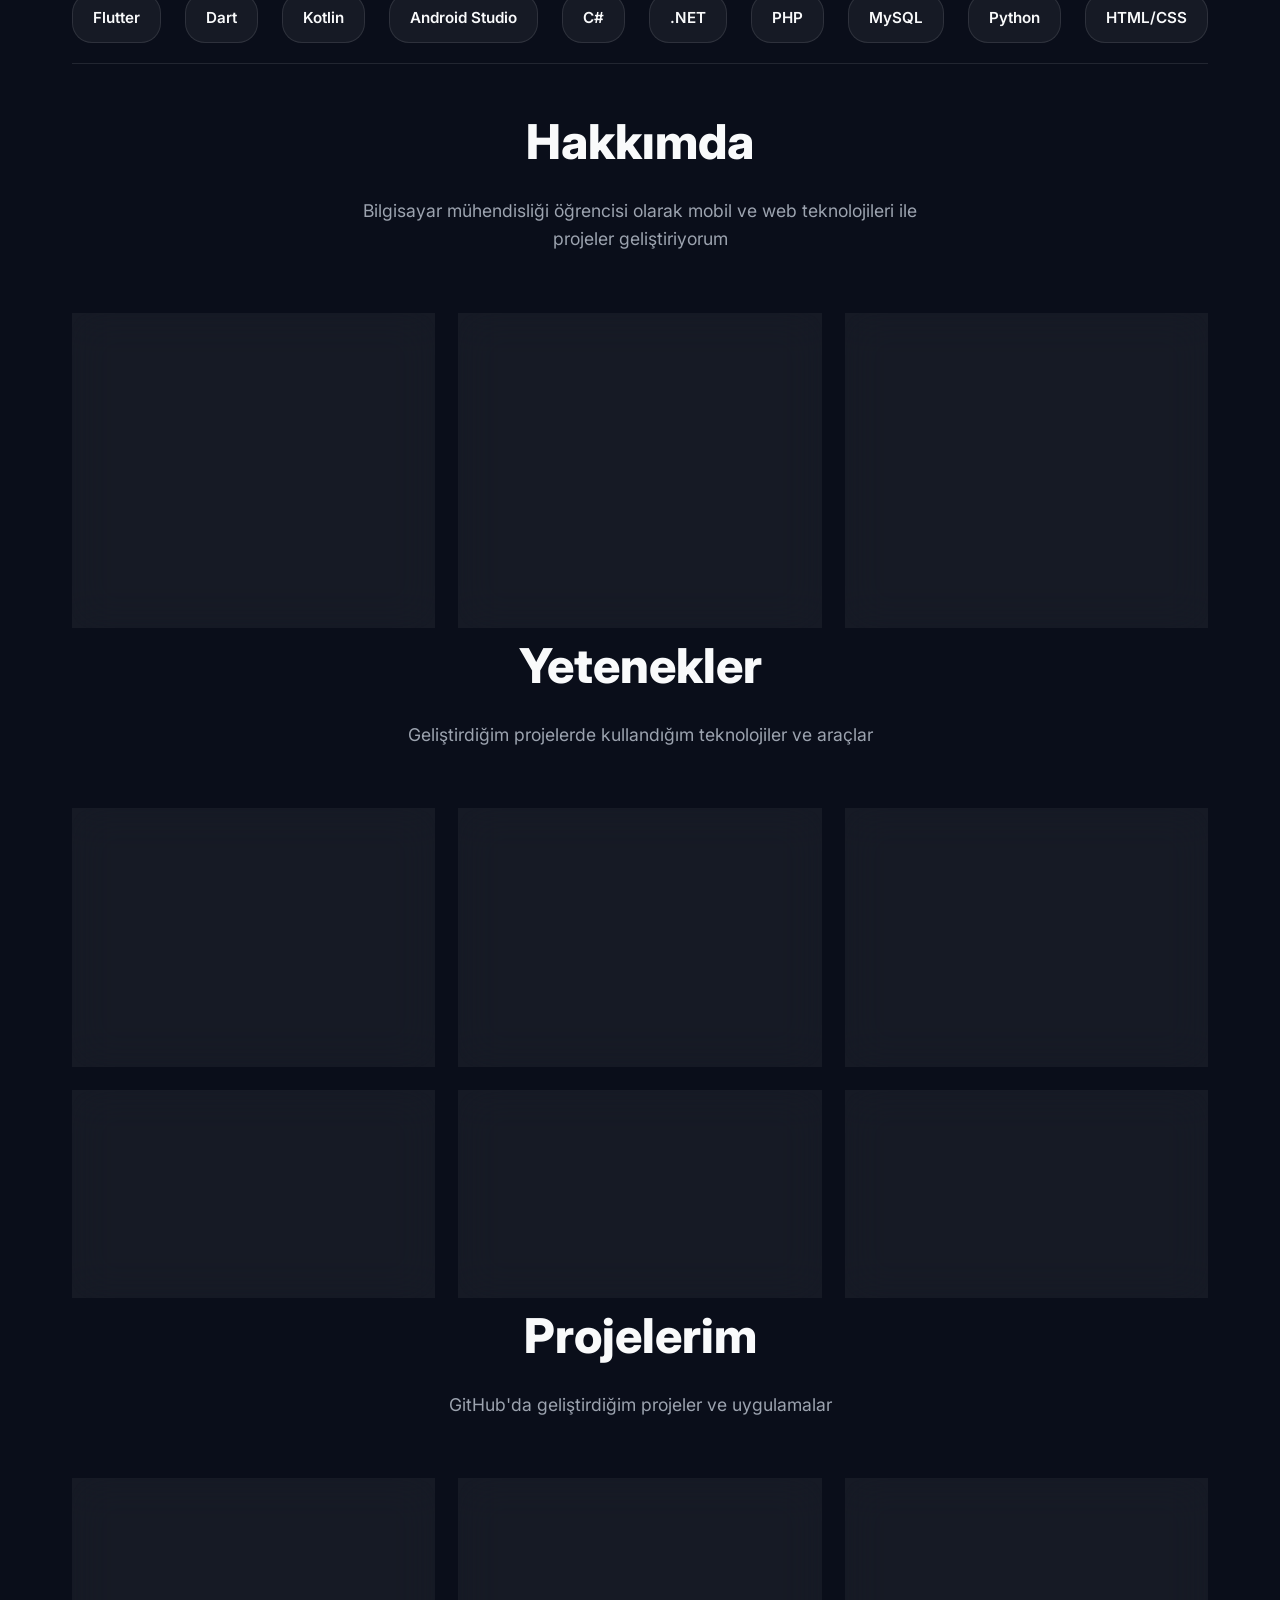
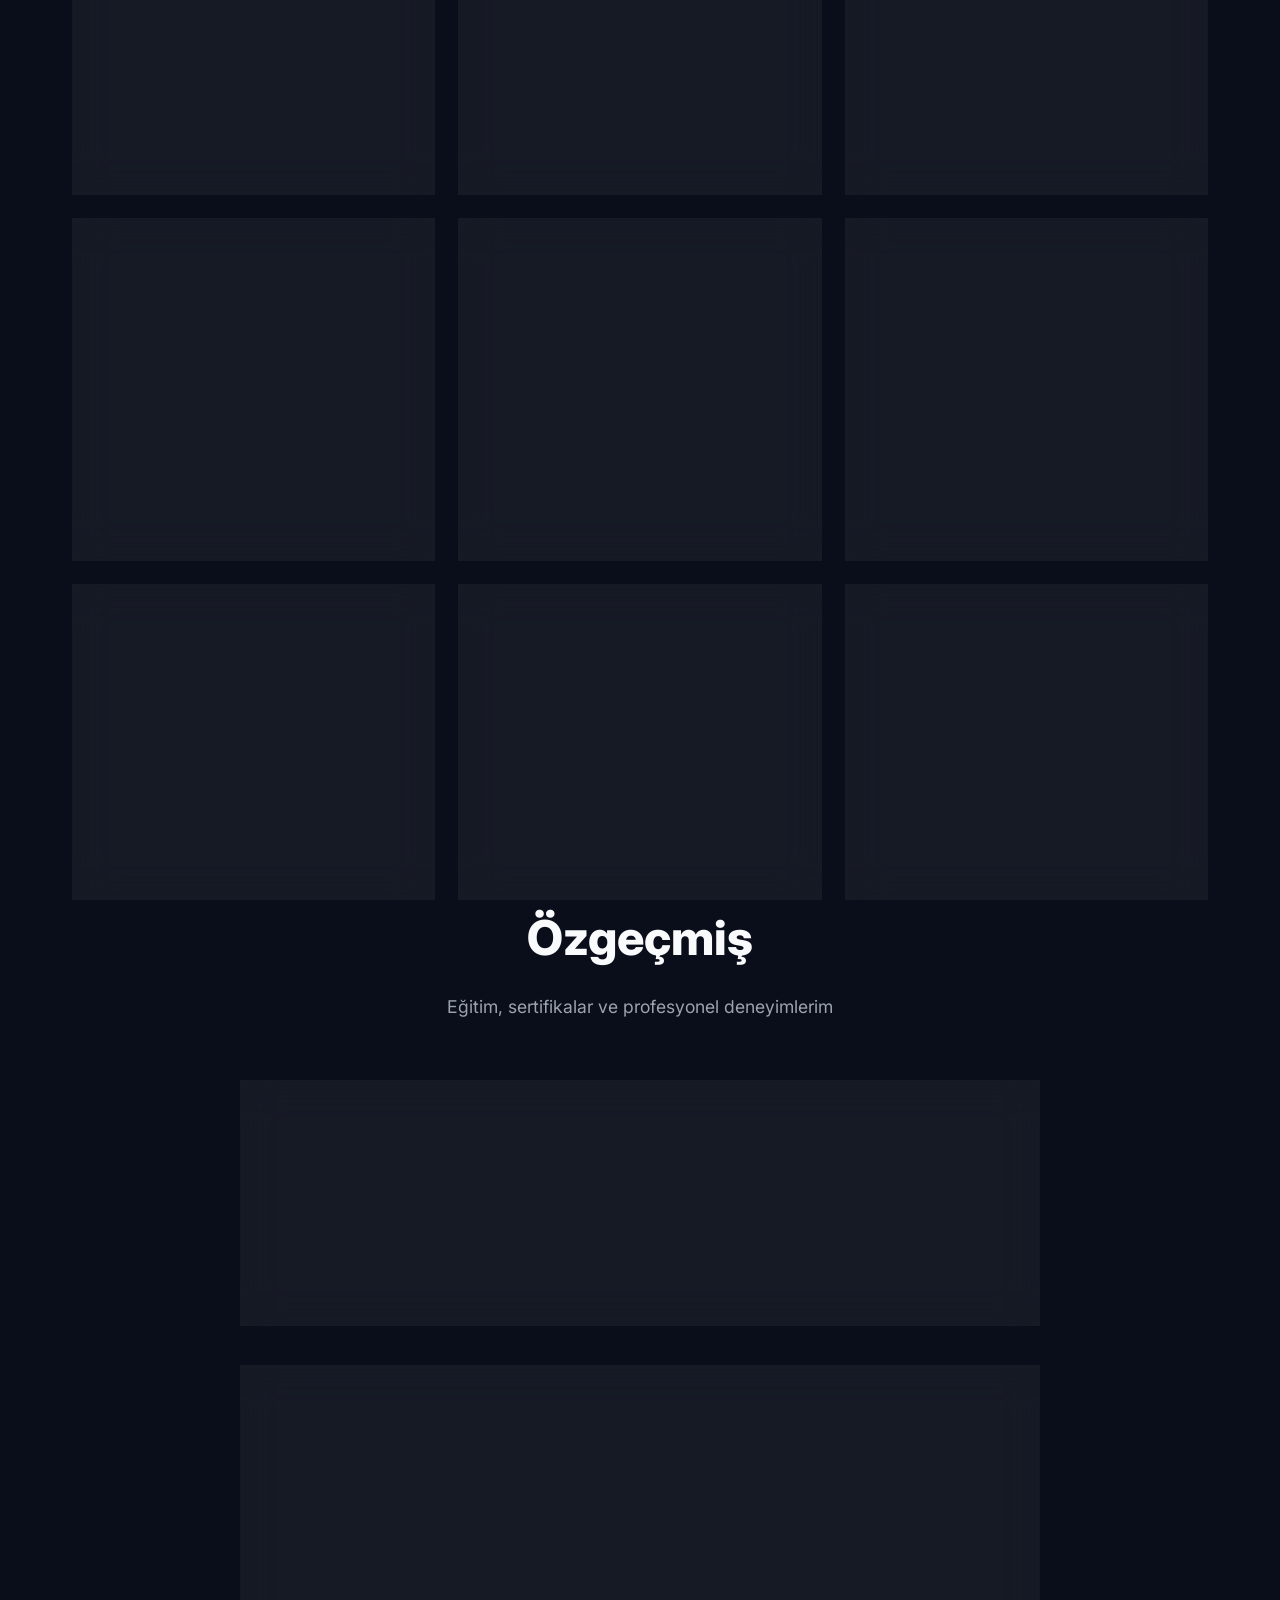
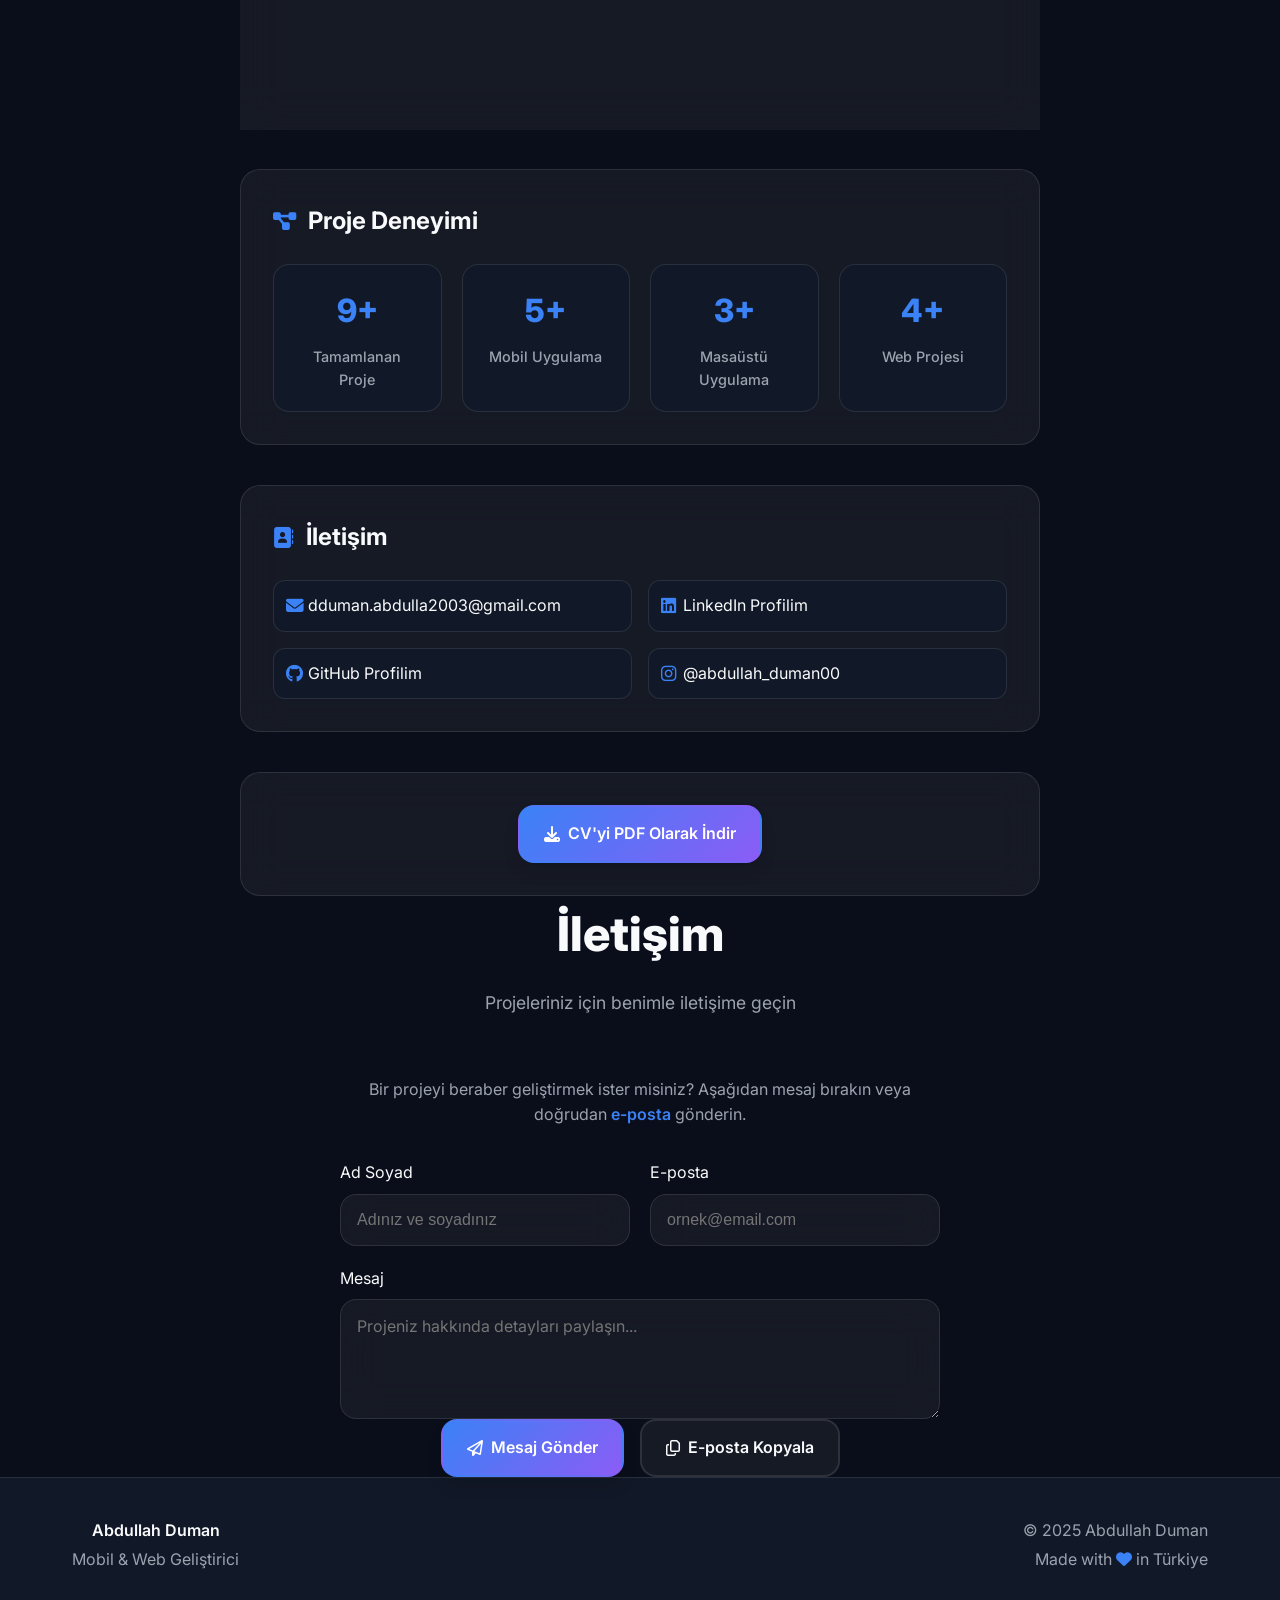
==== commit 7b49de6a: "Update CV download link in index.html" ====
--- a/index.html
+++ b/index.html
@@ -970,7 +970,7 @@
 
       <!-- CV İndirme Butonu -->
       <div class="cv-download">
-        <a href="https://drive.google.com/file/d/1di1n6KCCnvH3A1clO6YOo3t8BBrDlz6F/view?usp=sharing" class="btn btn-primary" id="downloadCV" target="_blank" rel="noopener noreferrer">
+        <a href="https://drive.google.com/file/d/1kUrpDFNDi7pu4d6aKKb8hkQhHFhq6X9j/view?usp=drive_link" class="btn btn-primary" id="downloadCV" target="_blank" rel="noopener noreferrer">
             <i class="fa-solid fa-download"></i>
             CV'yi PDF Olarak İndir
           </a>
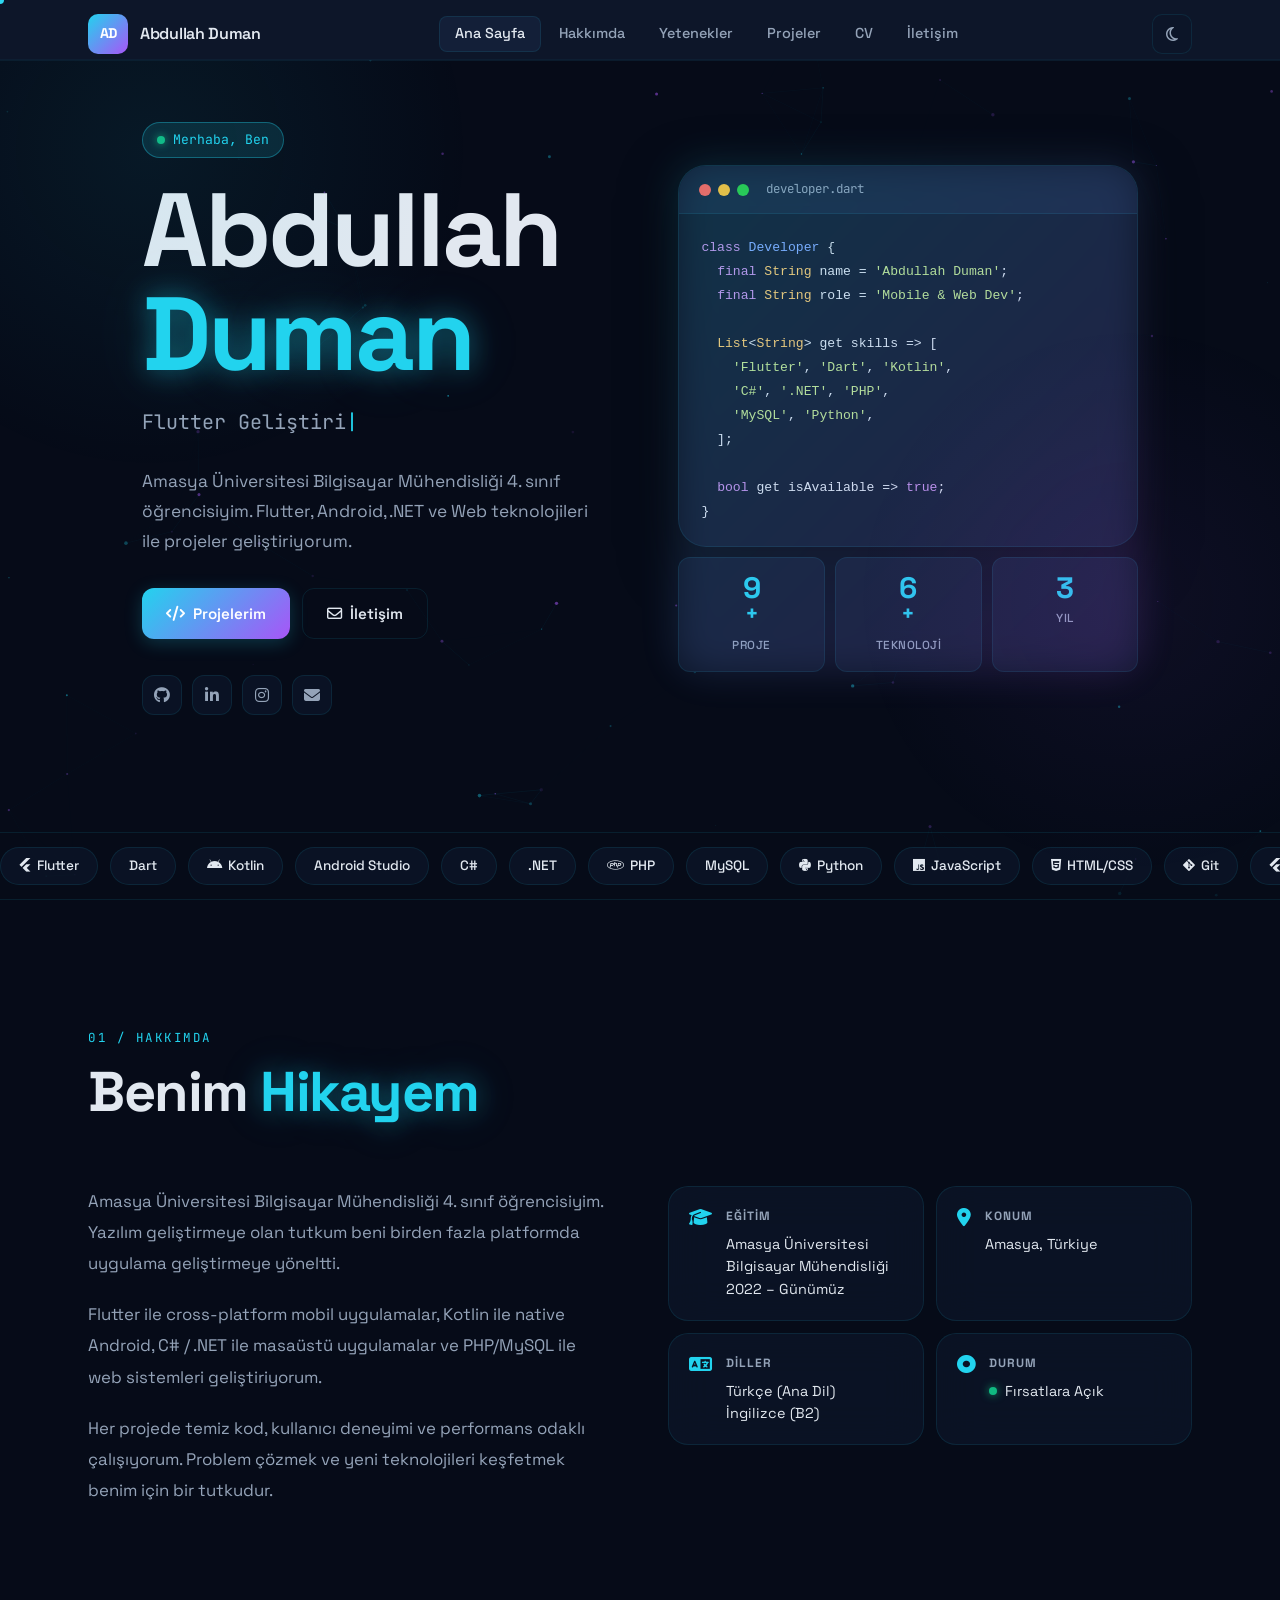
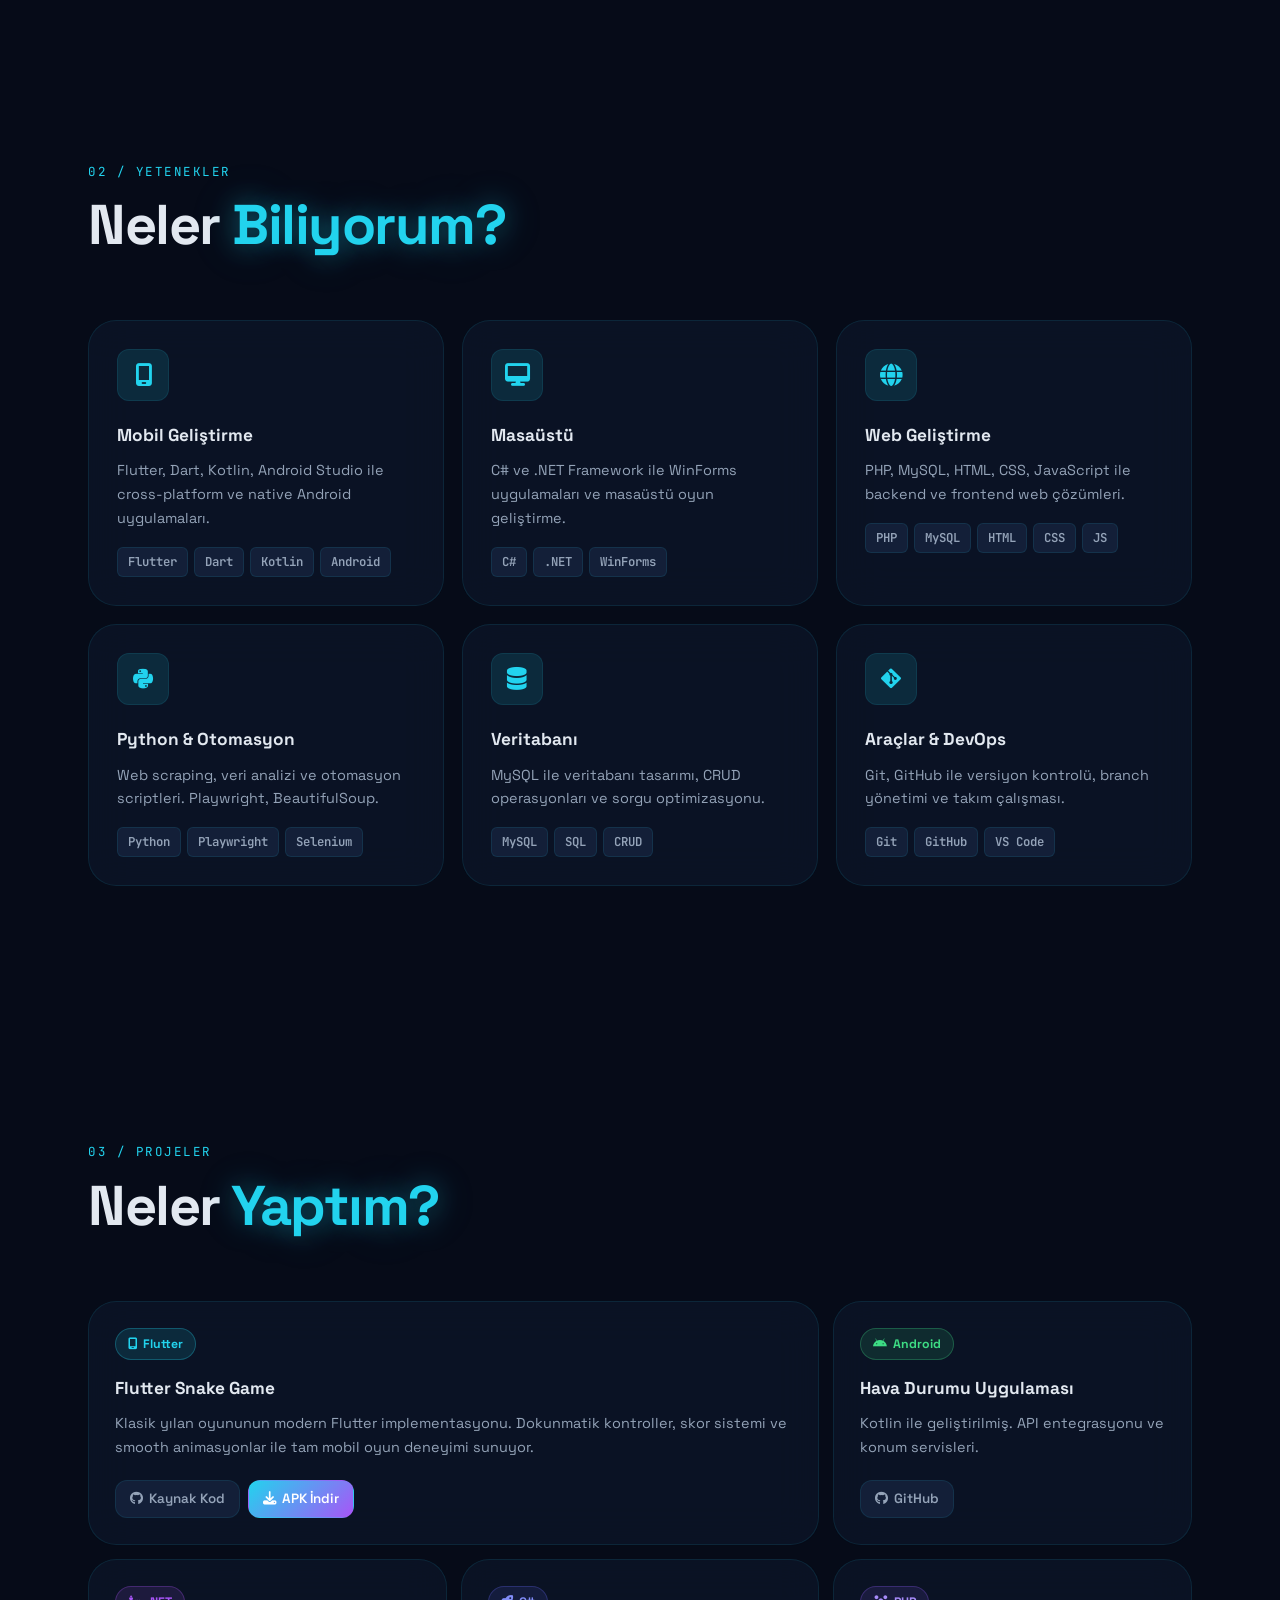
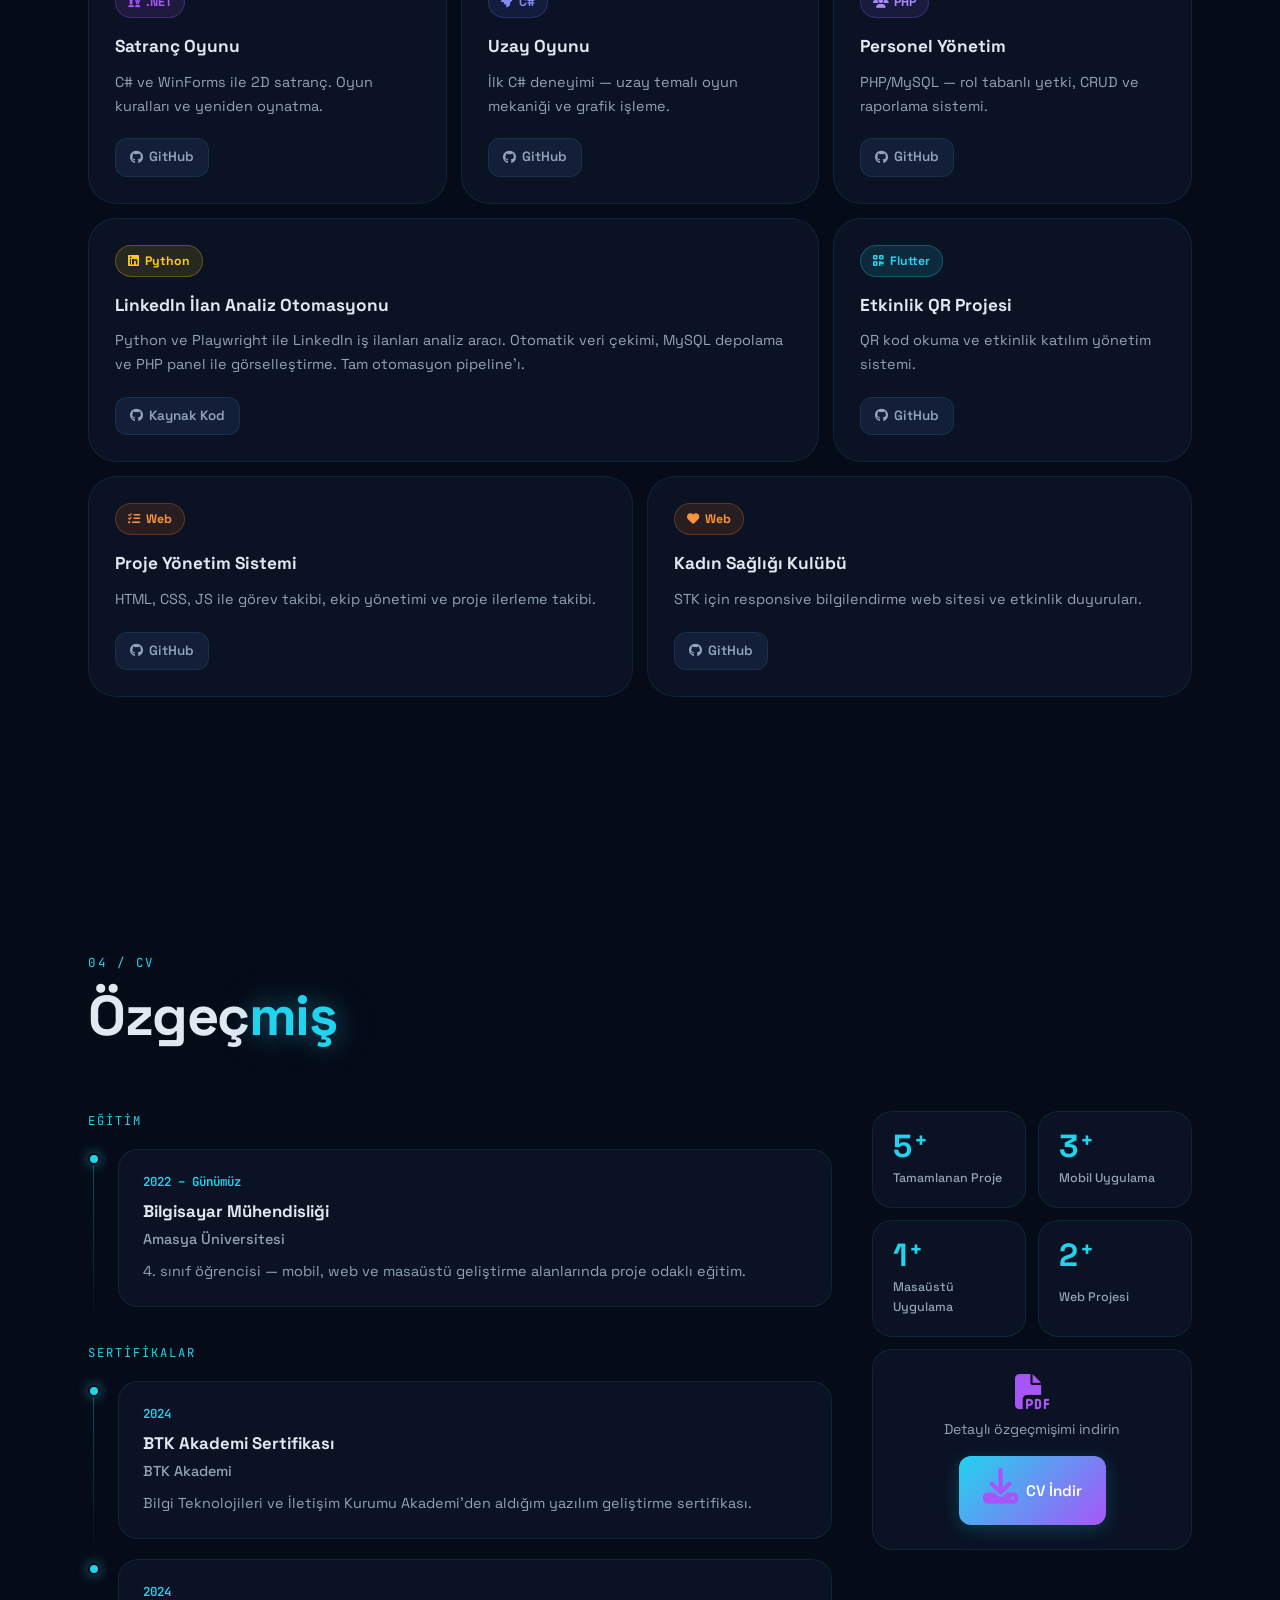
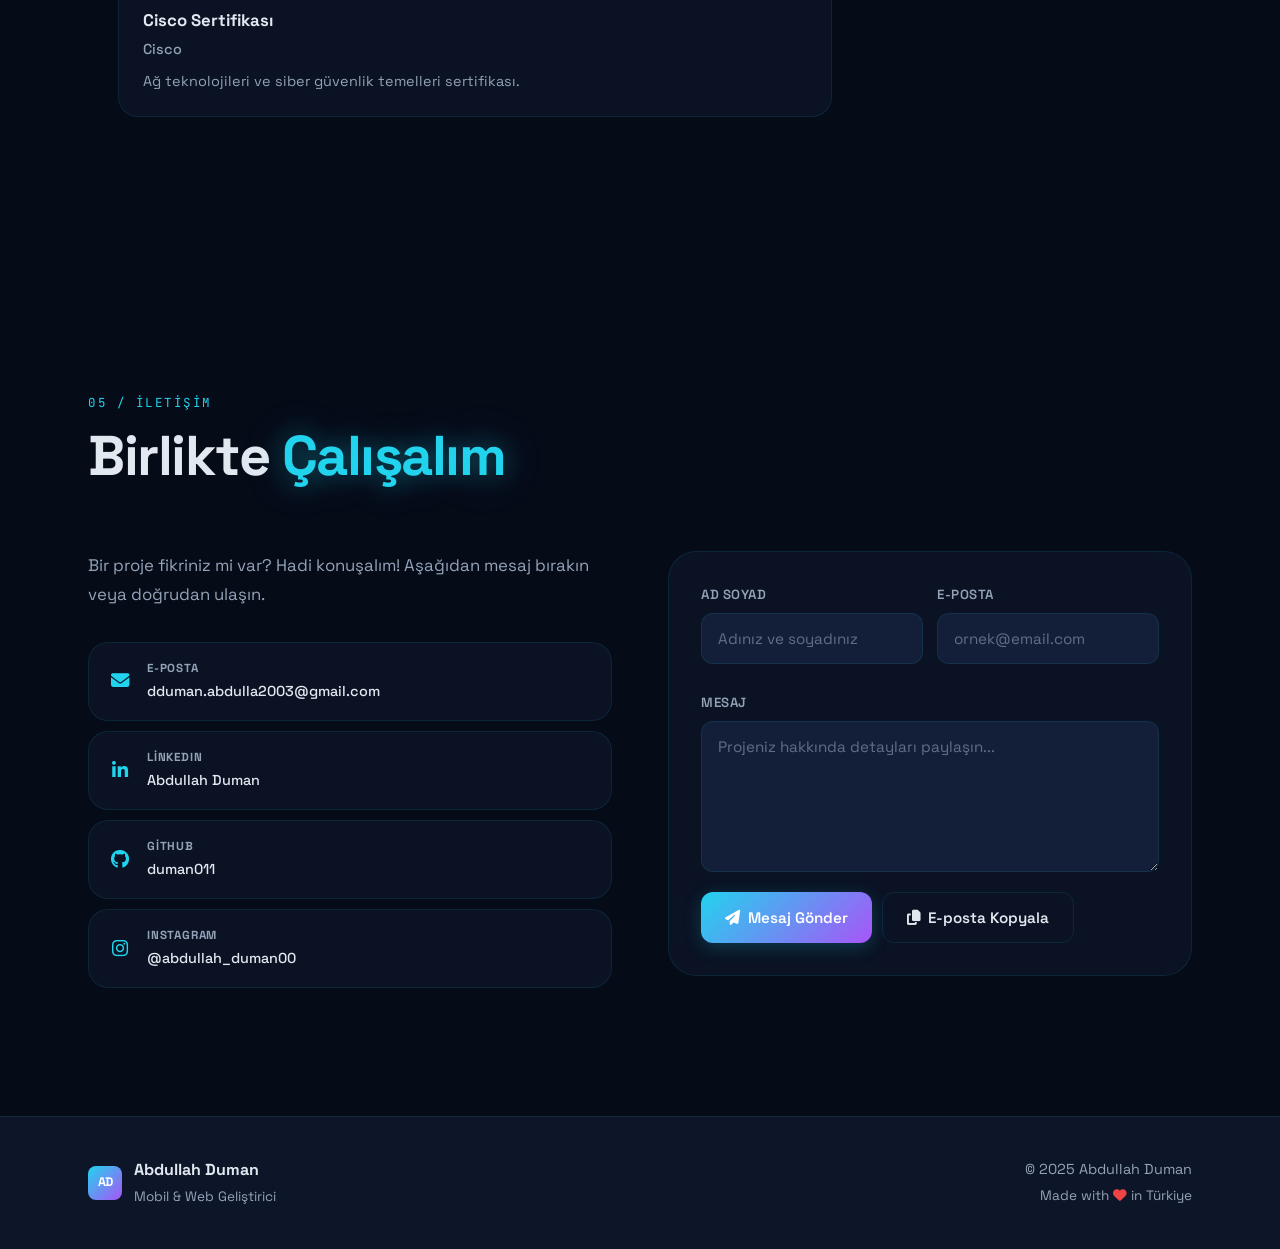
==== commit d8971ceb: "Add files via upload" ====
--- a/index.html
+++ b/index.html
@@ -1,1275 +1,670 @@
 <!DOCTYPE html>
 <html lang="tr">
 <head>
-<meta charset="UTF-8" />
-<meta name="viewport" content="width=device-width, initial-scale=1" />
-<title>Abdullah Duman — Mobil & Web Geliştirici</title>
-<meta name="description" content="Abdullah Duman | Bilgisayar Mühendisliği 3. sınıf — Flutter, Android, .NET ve Web geliştirici. Mobil uygulamalar, oyunlar ve masaüstü uygulamaları.">
-<meta name="color-scheme" content="dark light">
-<meta name="theme-color" content="#7aa9ff">
-<link rel="preconnect" href="https://fonts.googleapis.com"/>
-<link rel="preconnect" href="https://fonts.gstatic.com" crossorigin/>
-<link href="https://fonts.googleapis.com/css2?family=Inter:wght@300;400;500;600;700;800&family=JetBrains+Mono:wght@400;500;600&display=swap" rel="stylesheet">
-<link rel="stylesheet" href="https://cdnjs.cloudflare.com/ajax/libs/font-awesome/6.5.2/css/all.min.css"/>
-<!-- (removed jsPDF) -->
-
-<style>
-/* ===== MODERN DESIGN TOKENS ===== */
-:root{
-  --bg-1:#0a0e1a; --bg-2:#111827; --bg-3:rgba(17,24,39,.8);
-  --txt:#f9fafb; --muted:#9ca3af; --accent:#6b7280;
-  --pri:#3b82f6; --sec:#8b5cf6; --tri:#06b6d4; --success:#10b981; --warning:#f59e0b;
-  --glass:rgba(255,255,255,.05); --card-bd:rgba(255,255,255,.1); --ring:rgba(59,130,246,.4);
-  --shadow-sm:0 1px 2px rgba(0,0,0,.05); --shadow:0 4px 6px rgba(0,0,0,.1); --shadow-lg:0 10px 15px rgba(0,0,0,.1); --shadow-xl:0 20px 25px rgba(0,0,0,.15);
-  --radius-sm:6px; --radius:12px; --radius-lg:16px; --radius-xl:20px; --radius-2xl:24px;
-  --maxw:1200px;
-  --nav-h:72px;
-  --pad:clamp(16px, 4vw, 32px);
-  --v-gap:clamp(40px, 8vw, 80px);
-  --mobile-pad:20px;
-}
-:root.light{
-  --bg-1:#ffffff; --bg-2:#f9fafb; --bg-3:rgba(249,250,251,.8);
-  --txt:#111827; --muted:#6b7280; --accent:#9ca3af;
-  --pri:#2563eb; --sec:#7c3aed; --tri:#0891b2; --success:#059669; --warning:#d97706;
-  --glass:rgba(0,0,0,.03); --card-bd:rgba(0,0,0,.08); --ring:rgba(37,99,235,.3);
-  --shadow-sm:0 1px 2px rgba(0,0,0,.05); --shadow:0 4px 6px rgba(0,0,0,.07); --shadow-lg:0 10px 15px rgba(0,0,0,.1); --shadow-xl:0 20px 25px rgba(0,0,0,.1);
-}
-
-/* ===== RESET & BASE ===== */
-*,*::before,*::after{box-sizing:border-box}
-html{scroll-behavior:smooth; -webkit-text-size-adjust:100%}
-body{
-  margin:0; color:var(--txt); line-height:1.6;
-  font-family:'Inter',system-ui,-apple-system,BlinkMacSystemFont,'Segoe UI',Roboto,sans-serif;
-  background:var(--bg-1);
-  overflow-x:hidden; -webkit-tap-highlight-color:transparent;
-  font-size:16px; -webkit-font-smoothing:antialiased; -moz-osx-font-smoothing:grayscale;
-}
-img{max-width:100%; height:auto; display:block}
-a{color:inherit; text-decoration:none}
-button{border:none; background:none; cursor:pointer; font:inherit}
-
-/* ===== BACKGROUND & EFFECTS ===== */
-.backdrop{
-  position:fixed; inset:0; z-index:-1; pointer-events:none;
-  background:
-    radial-gradient(600px 600px at 20% 30%, rgba(59,130,246,.15), transparent 50%),
-    radial-gradient(800px 800px at 80% 20%, rgba(139,92,246,.1), transparent 50%),
-    radial-gradient(400px 400px at 50% 80%, rgba(6,182,212,.1), transparent 50%);
-  opacity:.6;
-}
-
-/* ===== NAVIGATION ===== */
-.nav{
-  position:sticky; top:0; z-index:50;
-  backdrop-filter:blur(20px); -webkit-backdrop-filter:blur(20px);
-  background:var(--bg-3); border-bottom:1px solid var(--card-bd);
-  transition:all 0.3s ease;
-}
-.nav .inner{
-  max-width:var(--maxw); margin:0 auto; padding:0 var(--pad);
-  height:var(--nav-h); display:flex; align-items:center; justify-content:space-between;
-}
-.brand{
-  display:flex; align-items:center; gap:12px; font-weight:700;
-  font-size:1.1rem; color:var(--txt);
-}
-.brand .logo{
-  width:40px; height:40px; border-radius:var(--radius);
-  background:linear-gradient(135deg,var(--pri),var(--sec));
-  display:flex; align-items:center; justify-content:center;
-  color:white; font-weight:800; font-size:1.2rem;
-}
-.links{display:flex; gap:8px; align-items:center}
-.links a{
-  color:var(--muted); font-weight:500; font-size:.95rem;
-  padding:8px 16px; border-radius:var(--radius);
-  transition:all 0.2s ease; position:relative;
-}
-.links a:hover,.links a.active{
-  color:var(--txt); background:var(--glass);
-}
-.hamb{display:none; font-size:1.25rem; color:var(--txt); padding:8px}
-/* Ensure mobile menu is hidden by default on desktop */
-.mobile-menu{display:none}
-.theme-toggle{
-  width:44px; height:44px; border-radius:var(--radius);
-  background:var(--glass); border:1px solid var(--card-bd);
-  display:flex; align-items:center; justify-content:center;
-  color:var(--txt); transition:all 0.2s ease;
-}
-.theme-toggle:hover{background:var(--pri); color:white}
-.progress{
-  position:fixed; top:0; left:0; height:3px; width:0;
-  background:linear-gradient(90deg,var(--pri),var(--sec));
-  z-index:60; transition:width 0.3s ease;
-}
-
-/* ===== LAYOUT ===== */
-.container{max-width:var(--maxw); margin:0 auto; padding:0 var(--pad)}
-section{padding:var(--v-gap) 0}
-section, header{scroll-margin-top:calc(var(--nav-h) + 20px)}
-
-/* ===== HERO SECTION ===== */
-.hero{
-  display:grid; grid-template-columns:1fr 1fr; gap:clamp(32px, 5vw, 64px);
-  align-items:center; min-height:calc(100vh - var(--nav-h));
-  padding:clamp(40px, 8vw, 80px) 0;
-}
-.hero-content{max-width:600px}
-.title{
-  font-size:clamp(2.5rem, 6vw, 4rem); font-weight:800; line-height:1.1;
-  margin:0 0 24px; color:var(--txt);
-  background:linear-gradient(135deg, var(--pri), var(--sec), var(--tri));
-  -webkit-background-clip:text; background-clip:text; color:transparent;
-}
-.subtitle{
-  font-size:clamp(1.1rem, 2.5vw, 1.25rem); color:var(--muted);
-  margin:0 0 32px; line-height:1.6;
-}
-.cta{
-  display:flex; gap:16px; margin-bottom:40px; flex-wrap:wrap;
-}
-.btn{
-  display:inline-flex; align-items:center; gap:8px;
-  padding:14px 24px; border-radius:var(--radius-lg);
-  font-weight:600; font-size:1rem; text-decoration:none;
-  transition:all 0.3s ease; cursor:pointer;
-  border:2px solid transparent;
-}
-.btn-primary{
-  background:linear-gradient(135deg, var(--pri), var(--sec));
-  color:white; box-shadow:var(--shadow-lg);
-}
-.btn-primary:hover{
-  transform:translateY(-2px); box-shadow:var(--shadow-xl);
-}
-.btn-secondary{
-  background:var(--glass); color:var(--txt);
-  border-color:var(--card-bd);
-}
-.btn-secondary:hover{
-  background:var(--pri); color:white; border-color:var(--pri);
-}
-
-.hero-card{
-  background:var(--glass); border:1px solid var(--card-bd);
-  border-radius:var(--radius-2xl); padding:32px; position:relative;
-  box-shadow:var(--shadow-xl); backdrop-filter:blur(20px);
-}
-.hero-card h3{
-  font-size:1.5rem; font-weight:700; margin:0 0 16px;
-  color:var(--txt);
-}
-.hero-card p{
-  color:var(--muted); margin:0 0 20px; line-height:1.6;
-}
-.badge{
-  display:inline-flex; align-items:center; gap:8px;
-  padding:8px 16px; border-radius:var(--radius);
-  background:var(--pri); color:white; font-weight:600; font-size:.9rem;
-}
-
-/* ===== SKILLS MARQUEE ===== */
-.skills-marquee{
-  margin:40px 0; padding:20px 0; overflow:hidden;
-  border-top:1px solid var(--card-bd); border-bottom:1px solid var(--card-bd);
-}
-.skills-track{
-  display:flex; gap:24px; animation:scroll 30s linear infinite;
-  white-space:nowrap;
-}
-.skill-pill{
-  padding:12px 20px; border-radius:var(--radius-xl);
-  background:var(--glass); border:1px solid var(--card-bd);
-  font-weight:600; font-size:.95rem; color:var(--txt);
-  white-space:nowrap;
-}
-.skills-marquee:hover .skills-track{animation-play-state:paused}
-@keyframes scroll{to{transform:translateX(-50%)}}
-
-/* ===== SECTION TITLES ===== */
-.section-title{
-  text-align:center; margin-bottom:clamp(40px, 6vw, 60px);
-}
-.section-title h2{
-  font-size:clamp(2rem, 4vw, 3rem); font-weight:800;
-  margin:0 0 16px; color:var(--txt);
-}
-.section-title p{
-  font-size:1.1rem; color:var(--muted); max-width:600px;
-  margin:0 auto; line-height:1.6;
-}
-
-/* ===== GRID LAYOUTS ===== */
-.grid{
-  display:grid; gap:24px;
-  grid-template-columns:repeat(auto-fit, minmax(300px, 1fr));
-}
-.card{
-  background:var(--glass); border:1px solid var(--card-bd);
-  border-radius:var(--radius-xl); padding:24px; position:relative;
-  transition:all 0.3s ease; backdrop-filter:blur(20px);
-  overflow:hidden;
-}
-.card:hover{
-  transform:translateY(-4px); box-shadow:var(--shadow-xl);
-  border-color:var(--pri);
-}
-.card h3{
-  font-size:1.25rem; font-weight:700; margin:0 0 12px;
-  color:var(--txt);
-}
-.card p{
-  color:var(--muted); margin:0 0 16px; line-height:1.6;
-}
-.card .badge{
-  display:inline-flex; align-items:center; gap:6px;
-  padding:6px 12px; border-radius:var(--radius);
-  background:var(--pri); color:white; font-weight:600;
-  font-size:.85rem; margin-bottom:12px;
-}
-
-/* ===== PROJECT CARDS ===== */
-.project-card{
-  background:var(--glass); border:1px solid var(--card-bd);
-  border-radius:var(--radius-xl); padding:24px; position:relative;
-  transition:all 0.3s ease; backdrop-filter:blur(20px);
-  overflow:hidden;
-}
-.project-card:hover{
-  transform:translateY(-4px); box-shadow:var(--shadow-xl);
-  border-color:var(--pri);
-}
-.project-links{
-  display:flex; gap:12px; margin-top:16px; flex-wrap:wrap;
-}
-.project-link{
-  display:inline-flex; align-items:center; gap:6px;
-  padding:8px 16px; border-radius:var(--radius);
-  font-weight:600; font-size:.9rem; text-decoration:none;
-  transition:all 0.2s ease;
-}
-.project-link.github{
-  background:var(--glass); color:var(--txt);
-  border:1px solid var(--card-bd);
-}
-.project-link.github:hover{
-  background:var(--pri); color:white; border-color:var(--pri);
-}
-.project-link.download{
-  background:var(--success); color:white;
-}
-.project-link.download:hover{
-  background:var(--warning); transform:translateY(-1px);
-}
-
-/* ===== CONTACT FORM ===== */
-.contact-form{
-  max-width:600px; margin:0 auto;
-}
-.form-grid{
-  display:grid; grid-template-columns:1fr 1fr; gap:20px;
-  margin-bottom:20px;
-}
-.form-group{
-  display:flex; flex-direction:column; gap:8px;
-}
-.form-group.full{grid-column:span 2}
-.form-input, .form-textarea{
-  width:100%; padding:16px; border-radius:var(--radius-lg);
-  border:1px solid var(--card-bd); background:var(--glass);
-  color:var(--txt); font-size:1rem; transition:all 0.2s ease;
-  backdrop-filter:blur(20px);
-}
-.form-input:focus, .form-textarea:focus{
-  outline:none; border-color:var(--pri); box-shadow:0 0 0 3px rgba(59,130,246,.1);
-}
-.form-textarea{
-  min-height:120px; resize:vertical; font-family:inherit;
-}
-.form-actions{
-  display:flex; gap:16px; justify-content:center; flex-wrap:wrap;
-}
-
-/* ===== SOCIAL LINKS ===== */
-.social-links{
-  display:flex; gap:16px; justify-content:center; margin:32px 0;
-}
-.social-link{
-  width:48px; height:48px; display:flex; align-items:center; justify-content:center;
-  border-radius:var(--radius-lg); background:var(--glass);
-  border:1px solid var(--card-bd); color:var(--txt);
-  text-decoration:none; transition:all 0.3s ease; font-size:1.2rem;
-}
-.social-link:hover{
-  transform:translateY(-2px); background:var(--pri); color:white;
-  box-shadow:var(--shadow-lg);
-}
-
-/* ===== CV SECTION ===== */
-.cv-container{
-  max-width:800px; margin:0 auto;
-}
-.cv-section{
-  margin-bottom:40px; padding:32px;
-  background:var(--glass); border:1px solid var(--card-bd);
-  border-radius:var(--radius-xl); backdrop-filter:blur(20px);
-}
-.cv-section h3{
-  font-size:1.5rem; font-weight:700; margin:0 0 24px;
-  color:var(--txt); display:flex; align-items:center; gap:12px;
-}
-.cv-section h3 i{
-  color:var(--pri); font-size:1.3rem;
-}
-.cv-item{
-  margin-bottom:24px; padding-bottom:24px;
-  border-bottom:1px solid var(--card-bd);
-}
-.cv-item:last-child{
-  margin-bottom:0; padding-bottom:0; border-bottom:none;
-}
-.cv-header{
-  display:flex; justify-content:space-between; align-items:flex-start;
-  margin-bottom:8px; flex-wrap:wrap; gap:12px;
-}
-.cv-header h4{
-  font-size:1.1rem; font-weight:600; margin:0;
-  color:var(--txt);
-}
-.cv-date{
-  background:var(--pri); color:white; padding:4px 12px;
-  border-radius:var(--radius); font-size:.85rem; font-weight:600;
-  white-space:nowrap;
-}
-.cv-location{
-  color:var(--muted); font-weight:500; margin:0 0 8px;
-  font-size:.95rem;
-}
-.cv-description{
-  color:var(--muted); margin:0; line-height:1.6;
-  font-size:.9rem;
-}
-
-/* Skills Grid */
-.skills-grid{
-  display:grid; grid-template-columns:repeat(auto-fit, minmax(200px, 1fr));
-  gap:24px; margin-top:16px;
-}
-.skill-category{
-  background:var(--bg-2); padding:20px; border-radius:var(--radius-lg);
-  border:1px solid var(--card-bd);
-}
-.skill-category h4{
-  font-size:1rem; font-weight:600; margin:0 0 12px;
-  color:var(--txt);
-}
-.skill-category ul{
-  list-style:none; padding:0; margin:0;
-}
-.skill-category li{
-  padding:6px 0; color:var(--muted); font-size:.9rem;
-  position:relative; padding-left:16px;
-}
-.skill-category li::before{
-  content:"•"; color:var(--pri); font-weight:bold;
-  position:absolute; left:0;
-}
-
-/* Project Stats */
-.project-summary{
-  margin-top:16px;
-}
-.project-stats{
-  display:grid; grid-template-columns:repeat(auto-fit, minmax(120px, 1fr));
-  gap:20px; margin-top:20px;
-}
-.stat{
-  text-align:center; padding:20px; background:var(--bg-2);
-  border-radius:var(--radius-lg); border:1px solid var(--card-bd);
-}
-.stat h4{
-  font-size:2rem; font-weight:800; margin:0 0 8px;
-  color:var(--pri);
-}
-.stat p{
-  margin:0; color:var(--muted); font-size:.9rem;
-  font-weight:500;
-}
-
-/* Contact Info */
-.contact-info{
-  display:grid; grid-template-columns:repeat(auto-fit, minmax(250px, 1fr));
-  gap:16px; margin-top:16px;
-}
-.contact-item{
-  display:flex; align-items:center; gap:12px;
-  padding:12px 12px; background:var(--bg-2);
-  border-radius:var(--radius); border:1px solid var(--card-bd);
-  transition:all 0.2s ease;
-}
-.contact-item:hover{
-  background:var(--pri); color:white;
-  transform:translateY(-2px);
-}
-.contact-item i{
-  color:var(--pri); font-size:1.1rem; width:10px;
-  text-align:center;
-}
-.contact-item:hover i{
-  color:white;
-}
-.contact-item a{
-  color:inherit; text-decoration:none;
-}
-
-/* CV Download */
-.cv-download{
-  text-align:center; margin-top:40px; padding:32px;
-  background:var(--glass); border:1px solid var(--card-bd);
-  border-radius:var(--radius-xl); backdrop-filter:blur(20px);
-}
-
-/* ===== FOOTER ===== */
-footer{
-  border-top:1px solid var(--card-bd); padding:40px 0;
-  text-align:center; color:var(--muted);
-  background:var(--bg-2);
-}
-
-/* ===== MOBILE RESPONSIVE ===== */
-@media (max-width:768px){
-  .nav .inner{padding:0 var(--mobile-pad)}
-  .container{padding:0 var(--mobile-pad)}
-  
-  .hero{
-    grid-template-columns:1fr; gap:40px; text-align:center;
-    min-height:auto; padding:60px 0;
-  }
-  .hero-content{max-width:100%}
-  .title{font-size:clamp(2rem, 8vw, 3rem)}
-  .cta{justify-content:center}
-  .btn{flex:1; min-width:140px}
-  
-  .grid{grid-template-columns:1fr; gap:20px}
-  .form-grid{grid-template-columns:1fr}
-  .form-group.full{grid-column:span 1}
-  
-  .links{display:none}
-  .hamb{display:block}
-  .mobile-menu{
-    position:fixed; left:var(--mobile-pad); right:var(--mobile-pad);
-    top:calc(var(--nav-h) + 12px); background:var(--bg-2);
-    border:1px solid var(--card-bd); border-radius:var(--radius-xl);
-    padding:16px; flex-direction:column; gap:8px;
-    box-shadow:var(--shadow-xl); display:none; z-index:60;
-    backdrop-filter:blur(20px);
-  }
-  .mobile-menu.show{display:flex}
-  .mobile-menu a{
-    padding:12px 16px; border-radius:var(--radius);
-    text-align:center; font-weight:600;
-  }
-  .mobile-menu a:hover{background:var(--glass)}
-  
-  .skills-marquee{overflow-x:auto; -webkit-overflow-scrolling:touch}
-  .skills-track{animation:none; gap:16px; padding:0 16px}
-  
-  .project-links{justify-content:center}
-  .social-links{flex-wrap:wrap; justify-content:center}
-  
-  .cv-section{padding:24px; margin-bottom:24px}
-  .cv-header{flex-direction:column; align-items:flex-start; gap:8px}
-  .skills-grid{grid-template-columns:1fr; gap:16px}
-  .project-stats{grid-template-columns:repeat(2, 1fr); gap:16px}
-  .contact-info{grid-template-columns:1fr; gap:12px}
-  .cv-download{padding:24px}
-}
-
-@media (max-width:480px){
-  .hero{padding:40px 0}
-  .section-title h2{font-size:clamp(1.5rem, 6vw, 2.5rem)}
-  .card{padding:20px}
-  .project-card{padding:20px}
-  .btn{padding:12px 20px; font-size:.95rem}
-}
-
-/* ===== ANIMATIONS & EFFECTS ===== */
-.fade-in{
-  opacity:0; transform:translateY(20px);
-  transition:opacity 0.6s ease, transform 0.6s ease;
-}
-.fade-in.visible{
-  opacity:1; transform:translateY(0);
-}
-
-.slide-up{
-  opacity:0; transform:translateY(30px);
-  transition:opacity 0.8s ease, transform 0.8s ease;
-}
-.slide-up.visible{
-  opacity:1; transform:translateY(0);
-}
-
-/* ===== UTILITIES ===== */
-.text-center{text-align:center}
-.text-gradient{
-  background:linear-gradient(135deg, var(--pri), var(--sec));
-  -webkit-background-clip:text; background-clip:text; color:transparent;
-}
-.hidden{display:none}
-.visible{display:block}
-
-/* ===== FOCUS STATES ===== */
-:focus-visible{
-  outline:2px solid var(--pri); outline-offset:2px;
-  border-radius:var(--radius);
-}
-</style>
+  <meta charset="UTF-8" />
+  <meta name="viewport" content="width=device-width, initial-scale=1" />
+  <title>Abdullah Duman — Geliştirici</title>
+  <meta name="description" content="Abdullah Duman | Bilgisayar Mühendisliği 4. sınıf — Flutter, Android, .NET ve Web geliştirici.">
+  <meta name="theme-color" content="#060b18">
+  <link rel="preconnect" href="https://fonts.googleapis.com"/>
+  <link rel="preconnect" href="https://fonts.gstatic.com" crossorigin/>
+  <link href="https://fonts.googleapis.com/css2?family=Space+Grotesk:wght@300;400;500;600;700&family=JetBrains+Mono:wght@400;500;600&display=swap" rel="stylesheet">
+  <link rel="stylesheet" href="https://cdnjs.cloudflare.com/ajax/libs/font-awesome/6.5.2/css/all.min.css"/>
+  <link rel="stylesheet" href="style.css">
 </head>
 <body>
-<div class="progress" id="progress"></div>
-<div class="backdrop"></div>
-
-<!-- NAVIGATION -->
-<nav class="nav" role="navigation">
-  <div class="inner">
-    <div class="brand">
-      <div class="logo">AD</div>
-      <span>Abdullah Duman</span>
+
+  <!-- Custom Cursor (desktop only) -->
+  <div class="cursor" id="cursor"></div>
+  <div class="cursor-follower" id="cursorFollower"></div>
+
+  <!-- Scroll Progress Bar -->
+  <div class="scroll-progress" id="scrollProgress"></div>
+
+  <!-- Background Particle Canvas -->
+  <canvas id="particleCanvas" aria-hidden="true"></canvas>
+
+  <!-- ====== NAVIGATION ====== -->
+  <nav class="nav" id="nav" role="navigation">
+    <div class="nav-inner">
+      <a href="#home" class="brand" aria-label="Abdullah Duman - Ana Sayfa">
+        <div class="brand-logo">AD</div>
+        <span class="brand-name">Abdullah Duman</span>
+      </a>
+
+      <div class="nav-links" id="navLinks" role="menubar">
+        <a href="#home"     class="nav-link active" role="menuitem">Ana Sayfa</a>
+        <a href="#about"    class="nav-link"         role="menuitem">Hakkımda</a>
+        <a href="#skills"   class="nav-link"         role="menuitem">Yetenekler</a>
+        <a href="#projects" class="nav-link"         role="menuitem">Projeler</a>
+        <a href="#cv"       class="nav-link"         role="menuitem">CV</a>
+        <a href="#contact"  class="nav-link"         role="menuitem">İletişim</a>
+        <div class="nav-indicator" id="navIndicator" aria-hidden="true"></div>
+      </div>
+
+      <div class="nav-actions">
+        <button class="theme-btn" id="themeBtn" aria-label="Tema Değiştir">
+          <i class="fa-regular fa-moon"></i>
+        </button>
+        <button class="menu-btn" id="menuBtn" aria-label="Menüyü Aç/Kapat" aria-expanded="false" aria-controls="mobileNav">
+          <span></span>
+          <span></span>
+          <span></span>
+        </button>
+      </div>
     </div>
-    <div class="links" id="navLinks">
-      <a href="#home" class="active">Ana Sayfa</a>
-      <a href="#about">Hakkımda</a>
-      <a href="#skills">Yetenekler</a>
-      <a href="#projects">Projeler</a>
-      <a href="#cv">CV</a>
-      <a href="#contact">İletişim</a>
-    </div>
-    <button class="hamb" id="hamb" aria-label="Menüyü Aç/Kapat" aria-controls="mobileMenu" aria-expanded="false">
-      <i class="fa-solid fa-bars"></i>
-    </button>
-    <button class="theme-toggle" id="themeBtn" aria-label="Tema Değiştir">
-      <i class="fa-regular fa-moon"></i>
-    </button>
-  </div>
-  <div class="mobile-menu" id="mobileMenu" role="menu" aria-hidden="true">
-    <a href="#home">Ana Sayfa</a>
-    <a href="#about">Hakkımda</a>
-    <a href="#skills">Yetenekler</a> 
-    <a href="#projects">Projeler</a>
-    <a href="#cv">CV</a>
-    <a href="#contact">İletişim</a>
-  </div>
-</nav>
-
-<!-- HERO SECTION -->
-<header id="home" class="container">
-  <section class="hero">
-    <div class="hero-content">
-      <h1 class="title fade-in">Merhaba! Ben Abdullah</h1>
-      <p class="subtitle fade-in">Mobil & Web Geliştirici</p>
-      <p class="fade-in">Amasya Üniversitesi Bilgisayar Mühendisliği 4. sınıf öğrencisiyim. Flutter ile mobil uygulamalar, .NET masaüstü uygulamaları ve modern web teknolojileri ile projeler geliştiriyorum.</p>
-      
-      <div class="cta fade-in">
-        <a class="btn btn-primary" href="#projects">
-          <i class="fa-solid fa-code"></i>
-          Projelerimi İncele
-        </a>
-        <a class="btn btn-secondary" href="#contact">
-          <i class="fa-regular fa-envelope"></i>
-          İletişime Geç
-      
-      </div>
-
-
-
-      <div class="cv-section">
-        <h3><i class="fa-solid fa-address-book"></i> İletişim</h3>
-        <div class="contact-info">
-          <div class="contact-item">
-            <i class="fa-solid fa-envelope"></i>
-            <span><a href="mailto:dduman.abdulla2003@gmail.com">dduman.abdulla2003@gmail.com</a></span>
-          </div>
-          <div class="contact-item">
-            <i class="fa-brands fa-linkedin"></i>
-            <a href="https://www.linkedin.com/in/abdullah-duman-112812245/" target="_blank">LinkedIn Profilim</a>
-          </div>
-          <div class="contact-item">
-            <i class="fa-brands fa-github"></i>
-            <a href="https://github.com/duman011" target="_blank">GitHub Profilim</a>
-          </div>
-          <div class="contact-item">
-            <i class="fa-brands fa-instagram"></i>
-            <a href="https://www.instagram.com/abdullah_duman00/" target="_blank">@abdullah_duman00</a>
-          </div>
-        </div>
-      </div>
-
-
-    <div class="hero-card fade-in">
-      <div class="badge">
-        <i class="fa-solid fa-code"></i>
-        Geliştirici
-      </div>
-      <h3>Yazılım Geliştirici</h3>
-      <p>Mobil uygulamalar, masaüstü uygulamaları ve web projeleri geliştiriyorum. Modern teknolojiler kullanarak kullanıcı dostu çözümler üretiyorum.</p>
-      <div class="project-links">
-        <a href="#projects" class="project-link github">
-          <i class="fa-solid fa-arrow-right"></i>
-          Projeleri Gör
-        </a>
-        <a href="#cv" class="project-link download">
-          <i class="fa-solid fa-file-text"></i>
-          CV'yi İncele
-        </a>
-      </div>
-    </div>
-  </section>
-
-  <!-- Skills Marquee -->
-  <div class="skills-marquee">
-    <div class="skills-track">
-      <span class="skill-pill">Flutter</span>
-      <span class="skill-pill">Dart</span>
-      <span class="skill-pill">Kotlin</span>
-      <span class="skill-pill">Android Studio</span>
-      <span class="skill-pill">C#</span>
-      <span class="skill-pill">.NET</span>
-      <span class="skill-pill">PHP</span>
-      <span class="skill-pill">MySQL</span>
-      <span class="skill-pill">Python</span>
-      <span class="skill-pill">HTML/CSS</span>
-      <span class="skill-pill">JavaScript</span>
-      <span class="skill-pill">Git</span>
-      <span class="skill-pill">Flutter</span>
-      <span class="skill-pill">Dart</span>
-      <span class="skill-pill">Kotlin</span>
-      <span class="skill-pill">Android Studio</span>
-      <span class="skill-pill">C#</span>
-      <span class="skill-pill">.NET</span>
-      <span class="skill-pill">PHP</span>
-      <span class="skill-pill">MySQL</span>
-      <span class="skill-pill">Python</span>
-      <span class="skill-pill">HTML/CSS</span>
-      <span class="skill-pill">JavaScript</span>
-      <span class="skill-pill">Git</span>
+  </nav>
+
+  <!-- Mobile Navigation Panel -->
+  <div class="mobile-nav" id="mobileNav" aria-hidden="true" role="dialog" aria-label="Mobil Menü">
+    <div class="mobile-nav-inner">
+      <a href="#home"     class="mobile-link" tabindex="-1">Ana Sayfa</a>
+      <a href="#about"    class="mobile-link" tabindex="-1">Hakkımda</a>
+      <a href="#skills"   class="mobile-link" tabindex="-1">Yetenekler</a>
+      <a href="#projects" class="mobile-link" tabindex="-1">Projeler</a>
+      <a href="#cv"       class="mobile-link" tabindex="-1">CV</a>
+      <a href="#contact"  class="mobile-link" tabindex="-1">İletişim</a>
     </div>
   </div>
-</header>
-
-<main>
-  <!-- ABOUT SECTION -->
-  <section id="about" class="container">
-    <div class="section-title">
-      <h2>Hakkımda</h2>
-      <p>Bilgisayar mühendisliği öğrencisi olarak mobil ve web teknolojileri ile projeler geliştiriyorum</p>
+
+  <main>
+
+    <!-- ====== HERO ====== -->
+    <section id="home" class="hero-section">
+      <div class="container">
+        <div class="hero-grid">
+
+          <!-- Left: Text Content -->
+          <div class="hero-text">
+            <div class="hero-tag">
+              <span class="tag-dot" aria-hidden="true"></span>
+              <span>Merhaba, Ben</span>
+            </div>
+
+            <h1 class="hero-title">
+              Abdullah<br>
+              <span class="text-glow">Duman</span>
+            </h1>
+
+            <div class="hero-typewriter" aria-live="polite">
+              <span id="typewriter"></span><span class="cursor-blink" aria-hidden="true">|</span>
+            </div>
+
+            <p class="hero-desc">
+              Amasya Üniversitesi Bilgisayar Mühendisliği 4. sınıf öğrencisiyim.
+              Flutter, Android, .NET ve Web teknolojileri ile projeler geliştiriyorum.
+            </p>
+
+            <div class="hero-actions">
+              <a href="#projects" class="btn btn-primary">
+                <i class="fa-solid fa-code" aria-hidden="true"></i>
+                Projelerim
+              </a>
+              <a href="#contact" class="btn btn-ghost">
+                <i class="fa-regular fa-envelope" aria-hidden="true"></i>
+                İletişim
+              </a>
+            </div>
+
+            <div class="hero-socials">
+              <a href="https://github.com/duman011" target="_blank" rel="noopener noreferrer" class="social-icon" aria-label="GitHub">
+                <i class="fab fa-github" aria-hidden="true"></i>
+              </a>
+              <a href="https://www.linkedin.com/in/abdullah-duman-112812245/" target="_blank" rel="noopener noreferrer" class="social-icon" aria-label="LinkedIn">
+                <i class="fab fa-linkedin-in" aria-hidden="true"></i>
+              </a>
+              <a href="https://www.instagram.com/abdullah_duman00/" target="_blank" rel="noopener noreferrer" class="social-icon" aria-label="Instagram">
+                <i class="fab fa-instagram" aria-hidden="true"></i>
+              </a>
+              <a href="mailto:dduman.abdulla2003@gmail.com" class="social-icon" aria-label="E-posta Gönder">
+                <i class="fas fa-envelope" aria-hidden="true"></i>
+              </a>
+            </div>
+
+            <!-- Stats — visible only on mobile (< 768px) -->
+            <div class="hero-stats-mobile" aria-hidden="true">
+              <div class="mini-stat">
+                <span class="mini-stat-num" data-target="9">0</span><span class="mini-stat-plus">+</span>
+                <span class="mini-stat-label">Proje</span>
+              </div>
+              <div class="mini-stat">
+                <span class="mini-stat-num" data-target="6">0</span><span class="mini-stat-plus">+</span>
+                <span class="mini-stat-label">Teknoloji</span>
+              </div>
+              <div class="mini-stat">
+                <span class="mini-stat-num" data-target="3">0</span>
+                <span class="mini-stat-label">Yıl</span>
+              </div>
+            </div>
+          </div>
+
+          <!-- Right: Code Card (desktop/tablet) -->
+          <div class="hero-visual" aria-hidden="true">
+            <div class="hero-card-main">
+              <div class="card-glow"></div>
+              <div class="code-block">
+                <div class="code-header">
+                  <div class="dot red"></div>
+                  <div class="dot yellow"></div>
+                  <div class="dot green"></div>
+                  <span class="code-filename">developer.dart</span>
+                </div>
+                <div class="code-body">
+                  <pre><code><span class="kw">class</span> <span class="cls">Developer</span> {
+  <span class="kw">final</span> <span class="typ">String</span> name = <span class="str">'Abdullah Duman'</span>;
+  <span class="kw">final</span> <span class="typ">String</span> role = <span class="str">'Mobile &amp; Web Dev'</span>;
+
+  <span class="typ">List</span>&lt;<span class="typ">String</span>&gt; get skills =&gt; [
+    <span class="str">'Flutter'</span>, <span class="str">'Dart'</span>, <span class="str">'Kotlin'</span>,
+    <span class="str">'C#'</span>, <span class="str">'.NET'</span>, <span class="str">'PHP'</span>,
+    <span class="str">'MySQL'</span>, <span class="str">'Python'</span>,
+  ];
+
+  <span class="kw">bool</span> get isAvailable =&gt; <span class="kw">true</span>;
+}</code></pre>
+                </div>
+              </div>
+              <div class="stats-row">
+                <div class="mini-stat">
+                  <span class="mini-stat-num" data-target="9">0</span><span class="mini-stat-plus">+</span>
+                  <span class="mini-stat-label">Proje</span>
+                </div>
+                <div class="mini-stat">
+                  <span class="mini-stat-num" data-target="6">0</span><span class="mini-stat-plus">+</span>
+                  <span class="mini-stat-label">Teknoloji</span>
+                </div>
+                <div class="mini-stat">
+                  <span class="mini-stat-num" data-target="3">0</span>
+                  <span class="mini-stat-label">Yıl</span>
+                </div>
+              </div>
+            </div>
+          </div>
+
+        </div>
+      </div>
+
+      <!-- Tech Stack Marquee -->
+      <div class="marquee-wrapper" aria-label="Kullanılan teknolojiler">
+        <div class="marquee-track" aria-hidden="true">
+          <div class="marquee-items">
+            <span class="tech-pill"><i class="fab fa-flutter"></i> Flutter</span>
+            <span class="tech-pill">Dart</span>
+            <span class="tech-pill"><i class="fab fa-android"></i> Kotlin</span>
+            <span class="tech-pill">Android Studio</span>
+            <span class="tech-pill">C#</span>
+            <span class="tech-pill">.NET</span>
+            <span class="tech-pill"><i class="fab fa-php"></i> PHP</span>
+            <span class="tech-pill">MySQL</span>
+            <span class="tech-pill"><i class="fab fa-python"></i> Python</span>
+            <span class="tech-pill"><i class="fab fa-js"></i> JavaScript</span>
+            <span class="tech-pill"><i class="fab fa-html5"></i> HTML/CSS</span>
+            <span class="tech-pill"><i class="fab fa-git-alt"></i> Git</span>
+            <!-- Duplicate for seamless loop -->
+            <span class="tech-pill"><i class="fab fa-flutter"></i> Flutter</span>
+            <span class="tech-pill">Dart</span>
+            <span class="tech-pill"><i class="fab fa-android"></i> Kotlin</span>
+            <span class="tech-pill">Android Studio</span>
+            <span class="tech-pill">C#</span>
+            <span class="tech-pill">.NET</span>
+            <span class="tech-pill"><i class="fab fa-php"></i> PHP</span>
+            <span class="tech-pill">MySQL</span>
+            <span class="tech-pill"><i class="fab fa-python"></i> Python</span>
+            <span class="tech-pill"><i class="fab fa-js"></i> JavaScript</span>
+            <span class="tech-pill"><i class="fab fa-html5"></i> HTML/CSS</span>
+            <span class="tech-pill"><i class="fab fa-git-alt"></i> Git</span>
+          </div>
+        </div>
+      </div>
+    </section>
+
+    <!-- ====== ABOUT ====== -->
+    <section id="about" class="section">
+      <div class="container">
+        <div class="section-header reveal">
+          <span class="section-label">01 / Hakkımda</span>
+          <h2 class="section-title">Benim <span class="text-glow">Hikayem</span></h2>
+        </div>
+
+        <div class="about-grid">
+          <div class="about-text reveal">
+            <p>
+              Amasya Üniversitesi Bilgisayar Mühendisliği 4. sınıf öğrencisiyim.
+              Yazılım geliştirmeye olan tutkum beni birden fazla platformda uygulama geliştirmeye yöneltti.
+            </p>
+            <p>
+              Flutter ile cross-platform mobil uygulamalar, Kotlin ile native Android, C# / .NET ile
+              masaüstü uygulamalar ve PHP/MySQL ile web sistemleri geliştiriyorum.
+            </p>
+            <p>
+              Her projede temiz kod, kullanıcı deneyimi ve performans odaklı çalışıyorum.
+              Problem çözmek ve yeni teknolojileri keşfetmek benim için bir tutkudur.
+            </p>
+          </div>
+
+          <div class="about-cards reveal">
+            <div class="info-card">
+              <i class="fas fa-graduation-cap" aria-hidden="true"></i>
+              <div>
+                <h4>Eğitim</h4>
+                <p>Amasya Üniversitesi<br>Bilgisayar Mühendisliği<br>2022 – Günümüz</p>
+              </div>
+            </div>
+            <div class="info-card">
+              <i class="fas fa-map-marker-alt" aria-hidden="true"></i>
+              <div>
+                <h4>Konum</h4>
+                <p>Amasya, Türkiye</p>
+              </div>
+            </div>
+            <div class="info-card">
+              <i class="fas fa-language" aria-hidden="true"></i>
+              <div>
+                <h4>Diller</h4>
+                <p>Türkçe (Ana Dil)<br>İngilizce (B2)</p>
+              </div>
+            </div>
+            <div class="info-card">
+              <i class="fas fa-circle-dot" aria-hidden="true"></i>
+              <div>
+                <h4>Durum</h4>
+                <p class="status-text">
+                  <span class="status-dot" aria-hidden="true"></span>
+                  Fırsatlara Açık
+                </p>
+              </div>
+            </div>
+          </div>
+        </div>
+      </div>
+    </section>
+
+    <!-- ====== SKILLS ====== -->
+    <section id="skills" class="section">
+      <div class="container">
+        <div class="section-header reveal">
+          <span class="section-label">02 / Yetenekler</span>
+          <h2 class="section-title">Neler <span class="text-glow">Biliyorum?</span></h2>
+        </div>
+
+        <div class="skills-grid">
+          <div class="skill-card" data-delay="0">
+            <div class="skill-icon"><i class="fas fa-mobile-screen" aria-hidden="true"></i></div>
+            <h3>Mobil Geliştirme</h3>
+            <p>Flutter, Dart, Kotlin, Android Studio ile cross-platform ve native Android uygulamaları.</p>
+            <div class="skill-tags">
+              <span>Flutter</span><span>Dart</span><span>Kotlin</span><span>Android</span>
+            </div>
+          </div>
+          <div class="skill-card" data-delay="100">
+            <div class="skill-icon"><i class="fas fa-desktop" aria-hidden="true"></i></div>
+            <h3>Masaüstü</h3>
+            <p>C# ve .NET Framework ile WinForms uygulamaları ve masaüstü oyun geliştirme.</p>
+            <div class="skill-tags">
+              <span>C#</span><span>.NET</span><span>WinForms</span>
+            </div>
+          </div>
+          <div class="skill-card" data-delay="200">
+            <div class="skill-icon"><i class="fas fa-globe" aria-hidden="true"></i></div>
+            <h3>Web Geliştirme</h3>
+            <p>PHP, MySQL, HTML, CSS, JavaScript ile backend ve frontend web çözümleri.</p>
+            <div class="skill-tags">
+              <span>PHP</span><span>MySQL</span><span>HTML</span><span>CSS</span><span>JS</span>
+            </div>
+          </div>
+          <div class="skill-card" data-delay="300">
+            <div class="skill-icon"><i class="fab fa-python" aria-hidden="true"></i></div>
+            <h3>Python & Otomasyon</h3>
+            <p>Web scraping, veri analizi ve otomasyon scriptleri. Playwright, BeautifulSoup.</p>
+            <div class="skill-tags">
+              <span>Python</span><span>Playwright</span><span>Selenium</span>
+            </div>
+          </div>
+          <div class="skill-card" data-delay="400">
+            <div class="skill-icon"><i class="fas fa-database" aria-hidden="true"></i></div>
+            <h3>Veritabanı</h3>
+            <p>MySQL ile veritabanı tasarımı, CRUD operasyonları ve sorgu optimizasyonu.</p>
+            <div class="skill-tags">
+              <span>MySQL</span><span>SQL</span><span>CRUD</span>
+            </div>
+          </div>
+          <div class="skill-card" data-delay="500">
+            <div class="skill-icon"><i class="fab fa-git-alt" aria-hidden="true"></i></div>
+            <h3>Araçlar & DevOps</h3>
+            <p>Git, GitHub ile versiyon kontrolü, branch yönetimi ve takım çalışması.</p>
+            <div class="skill-tags">
+              <span>Git</span><span>GitHub</span><span>VS Code</span>
+            </div>
+          </div>
+        </div>
+      </div>
+    </section>
+
+    <!-- ====== PROJECTS — BENTO GRID ====== -->
+    <section id="projects" class="section">
+      <div class="container">
+        <div class="section-header reveal">
+          <span class="section-label">03 / Projeler</span>
+          <h2 class="section-title">Neler <span class="text-glow">Yaptım?</span></h2>
+        </div>
+
+        <div class="bento-grid" id="bentoGrid">
+
+          <!-- 1: Flutter Snake Game — wide (span 4) -->
+          <article class="bento-card bento-wide">
+            <div class="bento-badge badge-cyan">
+              <i class="fas fa-mobile-screen" aria-hidden="true"></i> Flutter
+            </div>
+            <h3>Flutter Snake Game</h3>
+            <p>Klasik yılan oyununun modern Flutter implementasyonu. Dokunmatik kontroller, skor sistemi ve smooth animasyonlar ile tam mobil oyun deneyimi sunuyor.</p>
+            <div class="bento-footer">
+              <a href="https://github.com/duman011/flutter-ile-snake-game" target="_blank" rel="noopener noreferrer" class="bento-link">
+                <i class="fab fa-github" aria-hidden="true"></i> Kaynak Kod
+              </a>
+              <a href="#" class="bento-link bento-link-primary">
+                <i class="fas fa-download" aria-hidden="true"></i> APK İndir
+              </a>
+            </div>
+          </article>
+
+          <!-- 2: Android Weather — narrow (span 2) -->
+          <article class="bento-card bento-narrow">
+            <div class="bento-badge badge-green">
+              <i class="fab fa-android" aria-hidden="true"></i> Android
+            </div>
+            <h3>Hava Durumu Uygulaması</h3>
+            <p>Kotlin ile geliştirilmiş. API entegrasyonu ve konum servisleri.</p>
+            <div class="bento-footer">
+              <a href="https://github.com/duman011/android-hava-durumu-uygulamas-" target="_blank" rel="noopener noreferrer" class="bento-link">
+                <i class="fab fa-github" aria-hidden="true"></i> GitHub
+              </a>
+            </div>
+          </article>
+
+          <!-- 3: Chess — equal (span 2) -->
+          <article class="bento-card bento-equal">
+            <div class="bento-badge badge-purple">
+              <i class="fas fa-chess" aria-hidden="true"></i> .NET
+            </div>
+            <h3>Satranç Oyunu</h3>
+            <p>C# ve WinForms ile 2D satranç. Oyun kuralları ve yeniden oynatma.</p>
+            <div class="bento-footer">
+              <a href="https://github.com/duman011/.NET-ile-santranc-oyunu" target="_blank" rel="noopener noreferrer" class="bento-link">
+                <i class="fab fa-github" aria-hidden="true"></i> GitHub
+              </a>
+            </div>
+          </article>
+
+          <!-- 4: Space Game — equal (span 2) -->
+          <article class="bento-card bento-equal">
+            <div class="bento-badge badge-indigo">
+              <i class="fas fa-rocket" aria-hidden="true"></i> C#
+            </div>
+            <h3>Uzay Oyunu</h3>
+            <p>İlk C# deneyimi — uzay temalı oyun mekaniği ve grafik işleme.</p>
+            <div class="bento-footer">
+              <a href="https://github.com/duman011/c-ile-ilk-deneyim-uzay-oyunu" target="_blank" rel="noopener noreferrer" class="bento-link">
+                <i class="fab fa-github" aria-hidden="true"></i> GitHub
+              </a>
+            </div>
+          </article>
+
+          <!-- 5: Personnel Mgmt — equal (span 2) -->
+          <article class="bento-card bento-equal">
+            <div class="bento-badge badge-violet">
+              <i class="fas fa-users" aria-hidden="true"></i> PHP
+            </div>
+            <h3>Personel Yönetim</h3>
+            <p>PHP/MySQL — rol tabanlı yetki, CRUD ve raporlama sistemi.</p>
+            <div class="bento-footer">
+              <a href="https://github.com/duman011/Personel_Yonetim_Sistemi" target="_blank" rel="noopener noreferrer" class="bento-link">
+                <i class="fab fa-github" aria-hidden="true"></i> GitHub
+              </a>
+            </div>
+          </article>
+
+          <!-- 6: LinkedIn Automation — wide (span 4) -->
+          <article class="bento-card bento-wide">
+            <div class="bento-badge badge-yellow">
+              <i class="fab fa-linkedin" aria-hidden="true"></i> Python
+            </div>
+            <h3>LinkedIn İlan Analiz Otomasyonu</h3>
+            <p>Python ve Playwright ile LinkedIn iş ilanları analiz aracı. Otomatik veri çekimi, MySQL depolama ve PHP panel ile görselleştirme. Tam otomasyon pipeline'ı.</p>
+            <div class="bento-footer">
+              <a href="https://github.com/duman011/linkedin-ilan-analiz-otomasyonu" target="_blank" rel="noopener noreferrer" class="bento-link">
+                <i class="fab fa-github" aria-hidden="true"></i> Kaynak Kod
+              </a>
+            </div>
+          </article>
+
+          <!-- 7: QR Project — narrow (span 2) -->
+          <article class="bento-card bento-narrow">
+            <div class="bento-badge badge-cyan">
+              <i class="fas fa-qrcode" aria-hidden="true"></i> Flutter
+            </div>
+            <h3>Etkinlik QR Projesi</h3>
+            <p>QR kod okuma ve etkinlik katılım yönetim sistemi.</p>
+            <div class="bento-footer">
+              <a href="https://github.com/duman011/etkinlik-mobil-qr-projesi" target="_blank" rel="noopener noreferrer" class="bento-link">
+                <i class="fab fa-github" aria-hidden="true"></i> GitHub
+              </a>
+            </div>
+          </article>
+
+          <!-- 8: Project Mgmt — half (span 3) -->
+          <article class="bento-card bento-half">
+            <div class="bento-badge badge-orange">
+              <i class="fas fa-tasks" aria-hidden="true"></i> Web
+            </div>
+            <h3>Proje Yönetim Sistemi</h3>
+            <p>HTML, CSS, JS ile görev takibi, ekip yönetimi ve proje ilerleme takibi.</p>
+            <div class="bento-footer">
+              <a href="https://github.com/duman011/proje-yonetim-sistemi" target="_blank" rel="noopener noreferrer" class="bento-link">
+                <i class="fab fa-github" aria-hidden="true"></i> GitHub
+              </a>
+            </div>
+          </article>
+
+          <!-- 9: Health Club — half (span 3) -->
+          <article class="bento-card bento-half">
+            <div class="bento-badge badge-orange">
+              <i class="fas fa-heart" aria-hidden="true"></i> Web
+            </div>
+            <h3>Kadın Sağlığı Kulübü</h3>
+            <p>STK için responsive bilgilendirme web sitesi ve etkinlik duyuruları.</p>
+            <div class="bento-footer">
+              <a href="https://github.com/duman011/reproductive_health_club" target="_blank" rel="noopener noreferrer" class="bento-link">
+                <i class="fab fa-github" aria-hidden="true"></i> GitHub
+              </a>
+            </div>
+          </article>
+
+        </div>
+      </div>
+    </section>
+
+    <!-- ====== CV ====== -->
+    <section id="cv" class="section">
+      <div class="container">
+        <div class="section-header reveal">
+          <span class="section-label">04 / CV</span>
+          <h2 class="section-title">Özgeç<span class="text-glow">miş</span></h2>
+        </div>
+
+        <div class="cv-layout">
+
+          <!-- Timeline -->
+          <div class="timeline reveal">
+            <p class="timeline-group-label">Eğitim</p>
+            <div class="timeline-item">
+              <div class="timeline-dot" aria-hidden="true"></div>
+              <div class="timeline-content">
+                <div class="timeline-date">2022 – Günümüz</div>
+                <h4>Bilgisayar Mühendisliği</h4>
+                <p class="timeline-place">Amasya Üniversitesi</p>
+                <p>4. sınıf öğrencisi — mobil, web ve masaüstü geliştirme alanlarında proje odaklı eğitim.</p>
+              </div>
+            </div>
+
+            <p class="timeline-group-label">Sertifikalar</p>
+            <div class="timeline-item">
+              <div class="timeline-dot" aria-hidden="true"></div>
+              <div class="timeline-content">
+                <div class="timeline-date">2024</div>
+                <h4>BTK Akademi Sertifikası</h4>
+                <p class="timeline-place">BTK Akademi</p>
+                <p>Bilgi Teknolojileri ve İletişim Kurumu Akademi'den aldığım yazılım geliştirme sertifikası.</p>
+              </div>
+            </div>
+            <div class="timeline-item">
+              <div class="timeline-dot" aria-hidden="true"></div>
+              <div class="timeline-content">
+                <div class="timeline-date">2024</div>
+                <h4>Cisco Sertifikası</h4>
+                <p class="timeline-place">Cisco</p>
+                <p>Ağ teknolojileri ve siber güvenlik temelleri sertifikası.</p>
+              </div>
+            </div>
+          </div>
+
+          <!-- Stats + Download -->
+          <div class="cv-sidebar reveal">
+            <div class="cv-stats-grid">
+              <div class="cv-stat-card">
+                <span class="cv-stat-num" data-target="9">0</span><span class="cv-stat-plus">+</span>
+                <span class="cv-stat-label">Tamamlanan Proje</span>
+              </div>
+              <div class="cv-stat-card">
+                <span class="cv-stat-num" data-target="5">0</span><span class="cv-stat-plus">+</span>
+                <span class="cv-stat-label">Mobil Uygulama</span>
+              </div>
+              <div class="cv-stat-card">
+                <span class="cv-stat-num" data-target="3">0</span><span class="cv-stat-plus">+</span>
+                <span class="cv-stat-label">Masaüstü Uygulama</span>
+              </div>
+              <div class="cv-stat-card">
+                <span class="cv-stat-num" data-target="4">0</span><span class="cv-stat-plus">+</span>
+                <span class="cv-stat-label">Web Projesi</span>
+              </div>
+            </div>
+
+            <div class="cv-download-card">
+              <i class="fas fa-file-pdf" aria-hidden="true"></i>
+              <p>Detaylı özgeçmişimi indirin</p>
+              <a href="https://drive.google.com/file/d/1kUrpDFNDi7pu4d6aKKb8hkQhHFhq6X9j/view?usp=drive_link"
+                 target="_blank" rel="noopener noreferrer" class="btn btn-primary">
+                <i class="fas fa-download" aria-hidden="true"></i>
+                CV İndir
+              </a>
+            </div>
+          </div>
+
+        </div>
+      </div>
+    </section>
+
+    <!-- ====== CONTACT ====== -->
+    <section id="contact" class="section">
+      <div class="container">
+        <div class="section-header reveal">
+          <span class="section-label">05 / İletişim</span>
+          <h2 class="section-title">Birlikte <span class="text-glow">Çalışalım</span></h2>
+        </div>
+
+        <div class="contact-layout reveal">
+
+          <!-- Info side -->
+          <div class="contact-info-side">
+            <p class="contact-intro">
+              Bir proje fikriniz mi var? Hadi konuşalım! Aşağıdan mesaj bırakın
+              veya doğrudan ulaşın.
+            </p>
+
+            <div class="contact-links">
+              <a href="mailto:dduman.abdulla2003@gmail.com" class="contact-link">
+                <i class="fas fa-envelope" aria-hidden="true"></i>
+                <div>
+                  <span class="link-label">E-posta</span>
+                  <span class="link-value">dduman.abdulla2003@gmail.com</span>
+                </div>
+              </a>
+              <a href="https://www.linkedin.com/in/abdullah-duman-112812245/" target="_blank" rel="noopener noreferrer" class="contact-link">
+                <i class="fab fa-linkedin-in" aria-hidden="true"></i>
+                <div>
+                  <span class="link-label">LinkedIn</span>
+                  <span class="link-value">Abdullah Duman</span>
+                </div>
+              </a>
+              <a href="https://github.com/duman011" target="_blank" rel="noopener noreferrer" class="contact-link">
+                <i class="fab fa-github" aria-hidden="true"></i>
+                <div>
+                  <span class="link-label">GitHub</span>
+                  <span class="link-value">duman011</span>
+                </div>
+              </a>
+              <a href="https://www.instagram.com/abdullah_duman00/" target="_blank" rel="noopener noreferrer" class="contact-link">
+                <i class="fab fa-instagram" aria-hidden="true"></i>
+                <div>
+                  <span class="link-label">Instagram</span>
+                  <span class="link-value">@abdullah_duman00</span>
+                </div>
+              </a>
+            </div>
+          </div>
+
+          <!-- Form side -->
+          <form id="contactForm" class="contact-form" action="https://formspree.io/f/xbldjjzd" method="POST" novalidate>
+            <div class="form-row">
+              <div class="form-group">
+                <label for="name">Ad Soyad</label>
+                <input type="text" id="name" name="name" placeholder="Adınız ve soyadınız" required autocomplete="name">
+              </div>
+              <div class="form-group">
+                <label for="email">E-posta</label>
+                <input type="email" id="email" name="email" placeholder="ornek@email.com" required autocomplete="email">
+              </div>
+            </div>
+            <div class="form-group">
+              <label for="message">Mesaj</label>
+              <textarea id="message" name="message" rows="5" placeholder="Projeniz hakkında detayları paylaşın..." required></textarea>
+            </div>
+            <div class="form-actions">
+              <button type="submit" class="btn btn-primary">
+                <i class="fas fa-paper-plane" aria-hidden="true"></i>
+                Mesaj Gönder
+              </button>
+              <button type="button" id="copyMailBtn" class="btn btn-ghost">
+                <i class="fas fa-copy" aria-hidden="true"></i>
+                E-posta Kopyala
+              </button>
+            </div>
+          </form>
+
+        </div>
+      </div>
+    </section>
+
+  </main>
+
+  <!-- ====== FOOTER ====== -->
+  <footer class="footer">
+    <div class="container">
+      <div class="footer-inner">
+        <div class="footer-brand">
+          <div class="brand-logo small" aria-hidden="true">AD</div>
+          <div>
+            <p class="footer-name">Abdullah Duman</p>
+            <p class="footer-role">Mobil &amp; Web Geliştirici</p>
+          </div>
+        </div>
+        <div class="footer-right">
+          <p class="footer-copy">© 2025 Abdullah Duman</p>
+          <p class="footer-made">Made with <i class="fas fa-heart" aria-hidden="true"></i> in Türkiye</p>
+        </div>
+      </div>
     </div>
-    <div class="grid">
-      <div class="card slide-up">
-        <h3><i class="fa-solid fa-user"></i> Kimim?</h3>
-        <p>Amasya Üniversitesi Bilgisayar Mühendisliği 3. sınıf öğrencisiyim. Mobil uygulama geliştirme, masaüstü uygulamaları ve web teknolojileri konularında kendimi geliştiriyorum. Problem çözmeyi ve yaratıcı çözümler üretmeyi seviyorum.</p>
-      </div>
-      <div class="card slide-up">
-        <h3><i class="fa-solid fa-code"></i> Teknoloji Odaklarım</h3>
-        <p><strong>Mobil:</strong> Flutter, Dart, Kotlin, Android Studio<br>
-        <strong>Masaüstü:</strong> C#, .NET Framework, WinForms<br>
-        <strong>Web:</strong> PHP, MySQL, HTML/CSS, JavaScript<br>
-        <strong>Diğer:</strong> Python, Git, GitHub</p>
-      </div>
-      <div class="card slide-up">
-        <h3><i class="fa-solid fa-graduation-cap"></i> Eğitim & Projeler</h3>
-        <p><strong>2022 - Günümüz:</strong> Amasya Üniversitesi Bilgisayar Mühendisliği (4. Sınıf)<br>
-        <strong>2025:</strong> Flutter ile Snake Game, Android Hava Durumu Uygulaması<br>
-        <strong>2025:</strong> .NET ile Satranç Oyunu, C# ile Uzay Oyunu<br>
-        <strong>2025:</strong> PHP Personel Yönetim Sistemi, LinkedIn İlan Analiz Otomasyonu</p>
-      </div>
-    </div>
-  </section>
-
-  <!-- SKILLS SECTION -->
-  <section id="skills" class="container">
-    <div class="section-title">
-      <h2>Yetenekler</h2>
-      <p>Geliştirdiğim projelerde kullandığım teknolojiler ve araçlar</p>
-    </div>
-    <div class="grid">
-      <div class="card slide-up">
-        <div class="badge"><i class="fa-solid fa-mobile-screen"></i> Mobil</div>
-        <h3>Flutter & Dart</h3>
-        <p>Cross-platform mobil uygulama geliştirme, widget kullanımı, state management ve performans optimizasyonu.</p>
-      </div>
-      <div class="card slide-up">
-        <div class="badge"><i class="fa-brands fa-android"></i> Android</div>
-        <h3>Kotlin & Android Studio</h3>
-        <p>Native Android uygulama geliştirme, modern Android bileşenleri ve API entegrasyonları.</p>
-      </div>
-      <div class="card slide-up">
-        <div class="badge"><i class="fa-solid fa-desktop"></i> Masaüstü</div>
-        <h3>C# & .NET</h3>
-        <p>WinForms uygulamaları, oyun geliştirme ve masaüstü araçları oluşturma.</p>
-      </div>
-      <div class="card slide-up">
-        <div class="badge"><i class="fa-solid fa-globe"></i> Web</div>
-        <h3>PHP & MySQL</h3>
-        <p>Backend geliştirme, veritabanı tasarımı, REST API'ler ve güvenlik uygulamaları.</p>
-      </div>
-      <div class="card slide-up">
-        <div class="badge"><i class="fa-brands fa-python"></i> Python</div>
-        <h3>Python & Otomasyon</h3>
-        <p>Web scraping, veri analizi, otomasyon scriptleri ve API geliştirme.</p>
-      </div>
-      <div class="card slide-up">
-        <div class="badge"><i class="fa-solid fa-palette"></i> Tasarım</div>
-        <h3>UI/UX & Frontend</h3>
-        <p>Modern web tasarımı, responsive layout, kullanıcı deneyimi optimizasyonu.</p>
-      </div>
-    </div>
-  </section>
-
-  <!-- PROJECTS SECTION -->
-  <section id="projects" class="container">
-    <div class="section-title">
-      <h2>Projelerim</h2>
-      <p>GitHub'da geliştirdiğim projeler ve uygulamalar</p>
-    </div>
-    <div class="grid">
-      <!-- Flutter Snake Game -->
-      <div class="project-card slide-up">
-        <div class="badge"><i class="fa-solid fa-mobile-screen"></i> Flutter</div>
-        <h3>Flutter Snake Game</h3>
-        <p>Klasik yılan oyununun modern Flutter implementasyonu. Dokunmatik kontroller, skor sistemi ve smooth animasyonlar ile mobil oyun deneyimi sunuyor.</p>
-        <div class="project-links">
-          <a href="https://github.com/duman011/flutter-ile-snake-game" target="_blank" class="project-link github">
-            <i class="fab fa-github"></i>
-            GitHub
-          </a>
-          <a href="#" class="project-link download">
-            <i class="fa-solid fa-download"></i>
-            APK İndir
-          </a>
-        </div>
-      </div>
-
-      <!-- Android Weather App -->
-      <div class="project-card slide-up">
-        <div class="badge"><i class="fa-brands fa-android"></i> Android</div>
-        <h3>Android Hava Durumu Uygulaması</h3>
-        <p>Kotlin ile geliştirilmiş hava durumu uygulaması. API entegrasyonu, konum servisleri ve modern Android UI bileşenleri kullanılarak oluşturuldu.</p>
-        <div class="project-links">
-          <a href="https://github.com/duman011/android-hava-durumu-uygulamas-" target="_blank" class="project-link github">
-            <i class="fab fa-github"></i>
-            GitHub
-          </a>
-          <a href="#" class="project-link download">
-            <i class="fa-solid fa-download"></i>
-            APK İndir
-          </a>
-        </div>
-      </div>
-
-      <!-- .NET Chess Game -->
-      <div class="project-card slide-up">
-        <div class="badge"><i class="fa-solid fa-chess"></i> .NET</div>
-        <h3>.NET ile Satranç Oyunu</h3>
-        <p>C# ve WinForms kullanılarak geliştirilmiş 2D satranç oyunu. Temiz kod yapısı, oyun kuralları ve yeniden oynatma özellikleri içeriyor.</p>
-        <div class="project-links">
-          <a href="https://github.com/duman011/.NET-ile-santranc-oyunu" target="_blank" class="project-link github">
-            <i class="fab fa-github"></i>
-            GitHub
-          </a>
-          <a href="#" class="project-link download">
-            <i class="fa-solid fa-download"></i>
-            EXE İndir
-          </a>
-        </div>
-      </div>
-
-      <!-- C# Space Game -->
-      <div class="project-card slide-up">
-        <div class="badge"><i class="fa-solid fa-rocket"></i> C#</div>
-        <h3>C# ile Uzay Oyunu</h3>
-        <p>İlk C# deneyimi olarak geliştirilen uzay temalı oyun. Oyun mekaniği, grafik işleme ve kullanıcı etkileşimi konularında öğrenme projesi.</p>
-        <div class="project-links">
-          <a href="https://github.com/duman011/c-ile-ilk-deneyim-uzay-oyunu" target="_blank" class="project-link github">
-            <i class="fab fa-github"></i>
-            GitHub
-          </a>
-          <a href="#" class="project-link download">
-            <i class="fa-solid fa-download"></i>
-            EXE İndir
-          </a>
-        </div>
-      </div>
-
-      <!-- PHP Personnel Management -->
-      <div class="project-card slide-up">
-        <div class="badge"><i class="fa-solid fa-users"></i> PHP</div>
-        <h3>Personel Yönetim Sistemi</h3>
-        <p>PHP ve MySQL ile geliştirilmiş personel yönetim sistemi. Rol tabanlı yetkilendirme, CRUD işlemleri ve raporlama özellikleri içeriyor.</p>
-        <div class="project-links">
-          <a href="https://github.com/duman011/Personel_Yonetim_Sistemi" target="_blank" class="project-link github">
-            <i class="fab fa-github"></i>
-            GitHub
-          </a>
-        </div>
-      </div>
-
-      <!-- LinkedIn Analysis Automation -->
-      <div class="project-card slide-up">
-        <div class="badge"><i class="fa-brands fa-linkedin"></i> Python</div>
-        <h3>LinkedIn İlan Analiz Otomasyonu</h3>
-        <p>Python ve Playwright kullanılarak geliştirilmiş LinkedIn iş ilanları analiz aracı. Otomatik veri çekimi, MySQL depolama ve PHP panel ile görselleştirme.</p>
-        <div class="project-links">
-          <a href="https://github.com/duman011/linkedin-ilan-analiz-otomasyonu" target="_blank" class="project-link github">
-            <i class="fab fa-github"></i>
-            GitHub
-          </a>
-        </div>
-      </div>
-
-      <!-- Event QR Project -->
-      <div class="project-card slide-up">
-        <div class="badge"><i class="fa-solid fa-qrcode"></i> Flutter</div>
-        <h3>Etkinlik Mobil QR Projesi</h3>
-        <p>Flutter ile geliştirilmiş etkinlik katılım sistemi. QR kod okuma, katılımcı yönetimi ve etkinlik takibi özellikleri içeriyor.</p>
-        <div class="project-links">
-          <a href="https://github.com/duman011/etkinlik-mobil-qr-projesi" target="_blank" class="project-link github">
-            <i class="fab fa-github"></i>
-            GitHub
-          </a>
-          <a href="#" class="project-link download">
-            <i class="fa-solid fa-download"></i>
-            APK İndir
-          </a>
-        </div>
-      </div>
-
-      <!-- Project Management System -->
-      <div class="project-card slide-up">
-        <div class="badge"><i class="fa-solid fa-tasks"></i> Web</div>
-        <h3>Proje Yönetim Sistemi</h3>
-        <p>HTML, CSS ve JavaScript ile geliştirilmiş proje yönetim sistemi. Görev takibi, ekip yönetimi ve proje ilerleme takibi özellikleri.</p>
-        <div class="project-links">
-          <a href="https://github.com/duman011/proje-yonetim-sistemi" target="_blank" class="project-link github">
-            <i class="fab fa-github"></i>
-            GitHub
-          </a>
-        </div>
-      </div>
-
-      <!-- Reproductive Health Club -->
-      <div class="project-card slide-up">
-        <div class="badge"><i class="fa-solid fa-heart"></i> Web</div>
-        <h3>Kadın Sağlığı Kulübü</h3>
-        <p>STK için geliştirilmiş bilgilendirme web sitesi. Responsive tasarım, etkinlik duyuruları ve bilgi paylaşım platformu.</p>
-        <div class="project-links">
-          <a href="https://github.com/duman011/reproductive_health_club" target="_blank" class="project-link github">
-            <i class="fab fa-github"></i>
-            GitHub
-          </a>
-        </div>
-      </div>
-    </div>
-  </section>
-
-  <!-- CV SECTION -->
-  <section id="cv" class="container">
-    <div class="section-title">
-      <h2>Özgeçmiş</h2>
-      <p>Eğitim, sertifikalar ve profesyonel deneyimlerim</p>
-    </div>
-
-    <div class="cv-container">
-      <!-- Eğitim Bilgileri -->
-      <div class="cv-section">
-        <h3><i class="fa-solid fa-graduation-cap"></i> Eğitim</h3>
-        <div class="cv-item">
-          <div class="cv-header">
-            <h4>Bilgisayar Mühendisliği</h4>
-            <span class="cv-date">2022 - Günümüz</span>
-          </div>
-          <p class="cv-location">Amasya Üniversitesi</p>
-          <p class="cv-description">4. sınıf öğrencisi - Mobil uygulama geliştirme, web teknolojileri ve yazılım mühendisliği alanlarında eğitim alıyorum.</p>
-        </div>
-      </div>
-
-      <!-- Sertifikalar ve Lisanslar -->
-      <div class="cv-section">
-        <h3><i class="fa-solid fa-certificate"></i> Sertifikalar & Lisanslar</h3>
-        
-        <div class="cv-item">
-          <div class="cv-header">
-            <h4>BTK Akademi Sertifikası</h4>
-            <span class="cv-date">2024</span>
-          </div>
-          <p class="cv-location">BTK Akademi</p>
-          <p class="cv-description">Bilgi Teknolojileri ve İletişim Kurumu Akademi'den aldığım sertifika.</p>
-        </div>
-
-        <div class="cv-item">
-          <div class="cv-header">
-            <h4>Cisco Sertifikası</h4>
-            <span class="cv-date">2024</span>
-          </div>
-          <p class="cv-location">Cisco</p>
-          <p class="cv-description">Cisco'dan aldığım ağ teknolojileri ve güvenlik sertifikası.</p>
-        </div>
-      </div>
-
-
-      <!-- Projeler Özeti -->
-      <div class="cv-section">
-        <h3><i class="fa-solid fa-project-diagram"></i> Proje Deneyimi</h3>
-        <div class="project-summary">
-          <div class="project-stats">
-            <div class="stat">
-              <h4>9+</h4>
-              <p>Tamamlanan Proje</p>
-            </div>
-            <div class="stat">
-              <h4>5+</h4>
-              <p>Mobil Uygulama</p>
-            </div>
-            <div class="stat">
-              <h4>3+</h4>
-              <p>Masaüstü Uygulama</p>
-            </div>
-            <div class="stat">
-              <h4>4+</h4>
-              <p>Web Projesi</p>
-            </div>
-          </div>
-        </div>
-      </div>
-
-      <!-- İletişim Bilgileri -->
-      <div class="cv-section">
-        <h3><i class="fa-solid fa-address-book"></i> İletişim</h3>
-        <div class="contact-info">
-          <div class="contact-item">
-            <i class="fa-solid fa-envelope"></i>
-            <span>dduman.abdulla2003@gmail.com</span>
-          </div>
-          <div class="contact-item">
-            <i class="fa-brands fa-linkedin"></i>
-            <a href="https://www.linkedin.com/in/abdullah-duman-112812245/" target="_blank">LinkedIn Profilim</a>
-          </div>
-          <div class="contact-item">
-            <i class="fa-brands fa-github"></i>
-            <a href="https://github.com/duman011" target="_blank">GitHub Profilim</a>
-          </div>
-          <div class="contact-item">
-            <i class="fa-brands fa-instagram"></i>
-            <a href="https://www.instagram.com/abdullah_duman00/" target="_blank">@abdullah_duman00</a>
-          </div>
-        </div>
-      </div>
-
-      <!-- CV İndirme Butonu -->
-      <div class="cv-download">
-        <a href="https://drive.google.com/file/d/1kUrpDFNDi7pu4d6aKKb8hkQhHFhq6X9j/view?usp=drive_link" class="btn btn-primary" id="downloadCV" target="_blank" rel="noopener noreferrer">
-            <i class="fa-solid fa-download"></i>
-            CV'yi PDF Olarak İndir
-          </a>
-      </div>
-    </div>
-  </section>
-
-  <!-- CONTACT SECTION -->
-  <section id="contact" class="container">
-    <div class="section-title">
-      <h2>İletişim</h2>
-      <p>Projeleriniz için benimle iletişime geçin</p>
-    </div>
-    
-    <div class="contact-form">
-      <p class="text-center" style="color:var(--muted); margin-bottom:32px;">
-        Bir projeyi beraber geliştirmek ister misiniz? Aşağıdan mesaj bırakın veya doğrudan 
-        <a href="mailto:dduman.abdulla2003@gmail.com" style="color:var(--pri); font-weight:600; text-decoration:none">
-          e-posta
-        </a> gönderin.
-      </p>
-      
-      <form id="contactForm" action="https://formspree.io/f/xbldjjzd" method="POST">
-        <div class="form-grid">
-          <div class="form-group">
-            <label for="name">Ad Soyad</label>
-            <input type="text" id="name" name="name" class="form-input" placeholder="Adınız ve soyadınız" required>
-          </div>
-          <div class="form-group">
-            <label for="email">E-posta</label>
-            <input type="email" id="email" name="email" class="form-input" placeholder="ornek@email.com" required>
-          </div>
-        </div>
-        <div class="form-group full">
-          <label for="message">Mesaj</label>
-          <textarea id="message" name="message" class="form-textarea" placeholder="Projeniz hakkında detayları paylaşın..." required></textarea>
-        </div>
-        <div class="form-actions">
-          <button class="btn btn-primary" type="submit">
-            <i class="fa-regular fa-paper-plane"></i>
-            Mesaj Gönder
-          </button>
-          <button class="btn btn-secondary" type="button" id="copyMail">
-            <i class="fa-regular fa-copy"></i>
-            E-posta Kopyala
-          </button>
-        </div>
-      </form>
-    </div>
-  </section>
-</main>
-
-<!-- FOOTER -->
-<footer>
-  <div class="container">
-    <div style="display:flex; justify-content:space-between; align-items:center; flex-wrap:wrap; gap:16px;">
-      <div>
-        <p style="margin:0; font-weight:600; color:var(--txt);">Abdullah Duman</p>
-        <p style="margin:4px 0 0; color:var(--muted);">Mobil & Web Geliştirici</p>
-      </div>
-      <div style="text-align:right;">
-        <p style="margin:0; color:var(--muted);">© 2025 Abdullah Duman</p>
-        <p style="margin:4px 0 0; color:var(--muted);">
-          Made with <i class="fa-solid fa-heart" style="color:var(--pri);"></i> in Türkiye
-        </p>
-      </div>
-    </div>
-  </div>
-</footer>
-
-<script>
-// ===== THEME TOGGLE =====
-const root = document.documentElement;
-const themeBtn = document.getElementById('themeBtn');
-const savedTheme = localStorage.getItem('theme');
-
-if (savedTheme === 'light') {
-  root.classList.add('light');
-  themeBtn.innerHTML = '<i class="fa-regular fa-sun"></i>';
-}
-
-themeBtn.addEventListener('click', () => {
-  root.classList.toggle('light');
-  const isLight = root.classList.contains('light');
-  localStorage.setItem('theme', isLight ? 'light' : 'dark');
-  themeBtn.innerHTML = isLight ? '<i class="fa-regular fa-sun"></i>' : '<i class="fa-regular fa-moon"></i>';
-});
-
-// ===== MOBILE MENU =====
-const hamb = document.getElementById('hamb');
-const mobileMenu = document.getElementById('mobileMenu');
-const MOBILE_BREAKPOINT = 768; // matches the CSS media query
-
-// Helper to set links' focusability based on menu state
-function setMenuFocusability(visible) {
-  mobileMenu.querySelectorAll('a').forEach(a => {
-    if (visible) {
-      a.removeAttribute('tabindex');
-    } else {
-      a.setAttribute('tabindex', '-1');
-    }
-  });
-}
-
-// Initialize ARIA and tabindex depending on viewport
-function initMobileMenuState() {
-  const isDesktop = window.innerWidth > MOBILE_BREAKPOINT;
-  mobileMenu.classList.remove('show');
-  mobileMenu.setAttribute('aria-hidden', isDesktop ? 'true' : 'true');
-  hamb.setAttribute('aria-expanded', 'false');
-  setMenuFocusability(false);
-}
-
-initMobileMenuState();
-
-// Toggle menu (only on mobile widths)
-hamb?.addEventListener('click', () => {
-  if (window.innerWidth > MOBILE_BREAKPOINT) return; // keep inactive on desktop
-
-  const isNowShown = mobileMenu.classList.toggle('show');
-  hamb.innerHTML = isNowShown ? '<i class="fa-solid fa-times"></i>' : '<i class="fa-solid fa-bars"></i>';
-  mobileMenu.setAttribute('aria-hidden', isNowShown ? 'false' : 'true');
-  hamb.setAttribute('aria-expanded', isNowShown ? 'true' : 'false');
-  setMenuFocusability(isNowShown);
-});
-
-// Close mobile menu when clicking on links (only on mobile)
-mobileMenu.querySelectorAll('a').forEach(link => {
-  // ensure links are not focusable when hidden
-  link.setAttribute('tabindex', '-1');
-  link.addEventListener('click', () => {
-    if (window.innerWidth <= MOBILE_BREAKPOINT) {
-      mobileMenu.classList.remove('show');
-      hamb.innerHTML = '<i class="fa-solid fa-bars"></i>';
-      mobileMenu.setAttribute('aria-hidden', 'true');
-      hamb.setAttribute('aria-expanded', 'false');
-      setMenuFocusability(false);
-    }
-  });
-});
-
-// Close mobile menu when clicking outside (only when menu is open on mobile)
-document.addEventListener('click', (e) => {
-  if (window.innerWidth > MOBILE_BREAKPOINT) return;
-  if (!hamb.contains(e.target) && !mobileMenu.contains(e.target) && mobileMenu.classList.contains('show')) {
-    mobileMenu.classList.remove('show');
-    hamb.innerHTML = '<i class="fa-solid fa-bars"></i>';
-    mobileMenu.setAttribute('aria-hidden', 'true');
-    hamb.setAttribute('aria-expanded', 'false');
-    setMenuFocusability(false);
-  }
-});
-
-// Ensure menu is closed and inactive when resizing to desktop
-window.addEventListener('resize', () => {
-  if (window.innerWidth > MOBILE_BREAKPOINT) {
-    mobileMenu.classList.remove('show');
-    mobileMenu.setAttribute('aria-hidden', 'true');
-    hamb.setAttribute('aria-expanded', 'false');
-    hamb.innerHTML = '<i class="fa-solid fa-bars"></i>';
-    setMenuFocusability(false);
-  }
-});
-
-// ===== SMOOTH SCROLLING =====
-document.querySelectorAll('a[href^="#"]').forEach(anchor => {
-  anchor.addEventListener('click', function (e) {
-    e.preventDefault();
-    const target = document.querySelector(this.getAttribute('href'));
-    if (target) {
-      target.scrollIntoView({
-        behavior: 'smooth',
-        block: 'start'
-      });
-    }
-  });
-});
-
-// ===== ACTIVE NAVIGATION =====
-const navLinks = document.querySelectorAll('#navLinks a, #mobileMenu a');
-const sections = document.querySelectorAll('section[id], header[id]');
-
-const observerOptions = {
-  threshold: 0.3,
-  rootMargin: '-80px 0px -50% 0px'
-};
-
-const navObserver = new IntersectionObserver((entries) => {
-  entries.forEach(entry => {
-    if (entry.isIntersecting) {
-      const id = entry.target.getAttribute('id');
-      navLinks.forEach(link => {
-        link.classList.remove('active');
-        if (link.getAttribute('href') === `#${id}`) {
-          link.classList.add('active');
-        }
-      });
-    }
-  });
-}, observerOptions);
-
-sections.forEach(section => navObserver.observe(section));
-
-// ===== SCROLL PROGRESS =====
-const progress = document.getElementById('progress');
-window.addEventListener('scroll', () => {
-  const scrollTop = window.pageYOffset;
-  const docHeight = document.body.scrollHeight - window.innerHeight;
-  const scrollPercent = (scrollTop / docHeight) * 100;
-  progress.style.width = Math.min(scrollPercent, 100) + '%';
-}, { passive: true });
-
-// ===== FADE IN ANIMATIONS =====
-const fadeElements = document.querySelectorAll('.fade-in, .slide-up');
-const fadeObserver = new IntersectionObserver((entries) => {
-  entries.forEach(entry => {
-    if (entry.isIntersecting) {
-      entry.target.classList.add('visible');
-    }
-  });
-}, { threshold: 0.1 });
-
-fadeElements.forEach(el => fadeObserver.observe(el));
-
-// ===== COPY EMAIL FUNCTIONALITY =====
-const copyMailBtn = document.getElementById('copyMail');
-copyMailBtn?.addEventListener('click', async () => {
-  try {
-    await navigator.clipboard.writeText('dduman.abdulla2003@gmail.com');
-    const originalText = copyMailBtn.innerHTML;
-    copyMailBtn.innerHTML = '<i class="fa-solid fa-check"></i> Kopyalandı!';
-    copyMailBtn.style.background = 'var(--success)';
-    
-    setTimeout(() => {
-      copyMailBtn.innerHTML = originalText;
-      copyMailBtn.style.background = '';
-    }, 2000);
-  } catch (err) {
-    console.error('Failed to copy email:', err);
-  }
-});
-
-// CV download is handled by the anchor's href (redirects to external Drive link)
-
-// ===== FORM HONEYPOT =====
-const honeypot = document.createElement('input');
-honeypot.type = 'text';
-honeypot.name = 'company';
-honeypot.style.display = 'none';
-honeypot.tabIndex = -1;
-honeypot.autocomplete = 'off';
-document.getElementById('contactForm').appendChild(honeypot);
-
-// ===== PERFORMANCE OPTIMIZATIONS =====
-// Lazy load images if any are added in the future
-if ('IntersectionObserver' in window) {
-  const imageObserver = new IntersectionObserver((entries) => {
-    entries.forEach(entry => {
-      if (entry.isIntersecting) {
-        const img = entry.target;
-        img.src = img.dataset.src;
-        img.classList.remove('lazy');
-        imageObserver.unobserve(img);
-      }
-    });
-  });
-  
-  document.querySelectorAll('img[data-src]').forEach(img => {
-    imageObserver.observe(img);
-  });
-}
-
-// ===== MOBILE TOUCH OPTIMIZATIONS =====
-// Prevent zoom on double tap for better mobile experience
-let lastTouchEnd = 0;
-document.addEventListener('touchend', (e) => {
-  const now = (new Date()).getTime();
-  if (now - lastTouchEnd <= 300) {
-    e.preventDefault();
-  }
-  lastTouchEnd = now;
-}, false);
-
-// ===== KEYBOARD NAVIGATION =====
-document.addEventListener('keydown', (e) => {
-  if (e.key === 'Escape' && mobileMenu.classList.contains('show')) {
-    mobileMenu.classList.remove('show');
-    hamb.innerHTML = '<i class="fa-solid fa-bars"></i>';
-  }
-});
-
-// ===== INITIALIZE =====
-document.addEventListener('DOMContentLoaded', () => {
-  // Add loaded class for any initial animations
-  document.body.classList.add('loaded');
-  
-  // Initialize any other components here
-  console.log('Portfolio website loaded successfully!');
-});
-</script>
+  </footer>
+
+  <script src="script.js"></script>
 </body>
 </html>
--- a/style.css
+++ b/style.css
@@ -0,0 +1,1586 @@
+/* ============================================================
+   DESIGN TOKENS
+   ============================================================ */
+:root {
+  /* Colors */
+  --bg:        #060b18;
+  --bg-2:      #0d1629;
+  --bg-3:      #131f38;
+  --surface:   rgba(13, 22, 41, 0.75);
+
+  --border:       rgba(34, 211, 238, 0.10);
+  --border-hover: rgba(34, 211, 238, 0.35);
+
+  --cyan:       #22d3ee;
+  --cyan-dim:   rgba(34, 211, 238, 0.12);
+  --purple:     #a855f7;
+  --purple-dim: rgba(168, 85, 247, 0.12);
+  --emerald:    #10b981;
+
+  --text:       #e2e8f0;
+  --text-muted: #94a3b8;
+
+  /* Typography */
+  --font-body: 'Space Grotesk', system-ui, -apple-system, sans-serif;
+  --font-mono: 'JetBrains Mono', 'Fira Code', monospace;
+
+  /* Layout */
+  --nav-h:       68px;
+  --max-w:       1200px;
+  --pad:         clamp(20px, 5vw, 48px);
+  --section-gap: clamp(80px, 10vw, 140px);
+
+  /* Shape */
+  --radius:    12px;
+  --radius-lg: 20px;
+  --radius-xl: 28px;
+
+  /* Shadows / glows */
+  --glow-cyan:   0 0 28px rgba(34, 211, 238, 0.28), 0 0 56px rgba(34, 211, 238, 0.10);
+  --glow-purple: 0 0 28px rgba(168, 85, 247, 0.28), 0 0 56px rgba(168, 85, 247, 0.10);
+  --shadow:      0 4px 24px rgba(0, 0, 0, 0.45);
+  --shadow-xl:   0 16px 56px rgba(0, 0, 0, 0.55);
+}
+
+/* Light theme */
+:root.light {
+  --bg:   #f8fafc;
+  --bg-2: #f0f4f8;
+  --bg-3: #e4eaf3;
+  --surface: rgba(248, 250, 252, 0.85);
+
+  --border:       rgba(79, 140, 200, 0.15);
+  --border-hover: rgba(14, 100, 166, 0.40);
+
+  --cyan:       #0284c7;
+  --cyan-dim:   rgba(2, 132, 199, 0.09);
+  --purple:     #7c3aed;
+  --purple-dim: rgba(124, 58, 237, 0.09);
+  --emerald:    #059669;
+
+  --text:       #0f172a;
+  --text-muted: #475569;
+
+  --shadow:    0 4px 24px rgba(0, 0, 0, 0.08);
+  --shadow-xl: 0 16px 56px rgba(0, 0, 0, 0.12);
+}
+
+/* ============================================================
+   RESET & BASE
+   ============================================================ */
+*, *::before, *::after { box-sizing: border-box; margin: 0; padding: 0; }
+
+html {
+  scroll-behavior: smooth;
+  -webkit-text-size-adjust: 100%;
+  scrollbar-color: var(--bg-3) var(--bg);
+  scrollbar-width: thin;
+}
+
+body {
+  font-family: var(--font-body);
+  background: var(--bg);
+  color: var(--text);
+  line-height: 1.65;
+  font-size: 16px;
+  overflow-x: hidden;
+  -webkit-font-smoothing: antialiased;
+  -moz-osx-font-smoothing: grayscale;
+  cursor: none;
+}
+
+/* Restore cursor on touch devices */
+@media (hover: none), (pointer: coarse) {
+  body { cursor: auto; }
+}
+
+img  { max-width: 100%; height: auto; display: block; }
+a    { color: inherit; text-decoration: none; }
+button { border: none; background: none; cursor: none; font: inherit; color: inherit; }
+input, textarea, select { font: inherit; color: inherit; }
+
+:focus-visible {
+  outline: 2px solid var(--cyan);
+  outline-offset: 3px;
+  border-radius: var(--radius);
+}
+
+/* ============================================================
+   PARTICLE CANVAS
+   ============================================================ */
+#particleCanvas {
+  position: fixed;
+  inset: 0;
+  z-index: -1;
+  pointer-events: none;
+}
+
+/* ============================================================
+   CUSTOM CURSOR (desktop only)
+   ============================================================ */
+.cursor {
+  position: fixed;
+  width: 8px;
+  height: 8px;
+  background: var(--cyan);
+  border-radius: 50%;
+  pointer-events: none;
+  z-index: 9999;
+  transform: translate(-50%, -50%);
+  transition: opacity 0.2s;
+  mix-blend-mode: screen;
+  will-change: left, top;
+}
+
+.cursor-follower {
+  position: fixed;
+  width: 30px;
+  height: 30px;
+  border: 1.5px solid var(--cyan);
+  border-radius: 50%;
+  pointer-events: none;
+  z-index: 9998;
+  transform: translate(-50%, -50%);
+  opacity: 0.45;
+  transition: width 0.25s ease, height 0.25s ease, border-color 0.25s;
+  will-change: left, top;
+}
+
+.cursor.hovered          { transform: translate(-50%, -50%) scale(2.5); }
+.cursor-follower.hovered { width: 44px; height: 44px; border-color: var(--purple); opacity: 0.7; }
+
+@media (hover: none), (pointer: coarse) {
+  .cursor, .cursor-follower { display: none; }
+}
+
+/* ============================================================
+   SCROLL PROGRESS
+   ============================================================ */
+.scroll-progress {
+  position: fixed;
+  top: 0;
+  left: 0;
+  height: 2px;
+  width: 0%;
+  background: linear-gradient(90deg, var(--cyan), var(--purple));
+  z-index: 9999;
+  pointer-events: none;
+  transition: width 0.08s linear;
+}
+
+/* ============================================================
+   NAVIGATION
+   ============================================================ */
+.nav {
+  position: fixed;
+  top: 0;
+  left: 0;
+  right: 0;
+  height: var(--nav-h);
+  z-index: 200;
+  transition: background 0.35s, border-color 0.35s, backdrop-filter 0.35s;
+}
+
+.nav.scrolled {
+  background: rgba(6, 11, 24, 0.88);
+  backdrop-filter: blur(20px);
+  -webkit-backdrop-filter: blur(20px);
+  border-bottom: 1px solid var(--border);
+}
+
+:root.light .nav.scrolled {
+  background: rgba(248, 250, 252, 0.88);
+}
+
+.nav-inner {
+  max-width: var(--max-w);
+  margin: 0 auto;
+  padding: 0 var(--pad);
+  height: 100%;
+  display: flex;
+  align-items: center;
+  justify-content: space-between;
+  gap: 16px;
+}
+
+/* Brand */
+.brand {
+  display: flex;
+  align-items: center;
+  gap: 12px;
+  flex-shrink: 0;
+}
+
+.brand-logo {
+  width: 40px;
+  height: 40px;
+  border-radius: 10px;
+  background: linear-gradient(135deg, var(--cyan), var(--purple));
+  display: flex;
+  align-items: center;
+  justify-content: center;
+  font-weight: 700;
+  font-size: 0.88rem;
+  color: #fff;
+  letter-spacing: -0.5px;
+  flex-shrink: 0;
+}
+
+.brand-logo.small {
+  width: 34px;
+  height: 34px;
+  font-size: 0.78rem;
+  border-radius: 8px;
+}
+
+.brand-name {
+  font-weight: 600;
+  font-size: 1rem;
+  letter-spacing: -0.3px;
+}
+
+/* Desktop nav links */
+.nav-links {
+  display: flex;
+  align-items: center;
+  gap: 2px;
+  position: relative;
+}
+
+.nav-link {
+  position: relative;
+  padding: 8px 16px;
+  font-size: 0.9rem;
+  font-weight: 500;
+  color: var(--text-muted);
+  border-radius: 8px;
+  transition: color 0.2s;
+  z-index: 1;
+  white-space: nowrap;
+}
+
+.nav-link:hover,
+.nav-link.active { color: var(--text); }
+
+/* Sliding background pill */
+.nav-indicator {
+  position: absolute;
+  top: 50%;
+  transform: translateY(-50%);
+  height: 36px;
+  background: var(--bg-3);
+  border: 1px solid var(--border);
+  border-radius: 8px;
+  pointer-events: none;
+  z-index: 0;
+  transition: left 0.3s cubic-bezier(0.4, 0, 0.2, 1),
+              width 0.3s cubic-bezier(0.4, 0, 0.2, 1);
+}
+
+/* Nav action buttons */
+.nav-actions {
+  display: flex;
+  align-items: center;
+  gap: 8px;
+  flex-shrink: 0;
+}
+
+.theme-btn {
+  width: 40px;
+  height: 40px;
+  border-radius: 10px;
+  background: var(--surface);
+  border: 1px solid var(--border);
+  display: flex;
+  align-items: center;
+  justify-content: center;
+  font-size: 1rem;
+  color: var(--text-muted);
+  transition: all 0.2s;
+  cursor: none;
+}
+
+.theme-btn:hover { color: var(--cyan); border-color: var(--border-hover); }
+
+/* Hamburger */
+.menu-btn {
+  display: none;
+  flex-direction: column;
+  gap: 5px;
+  width: 40px;
+  height: 40px;
+  align-items: center;
+  justify-content: center;
+  border-radius: 10px;
+  background: var(--surface);
+  border: 1px solid var(--border);
+  cursor: pointer;
+}
+
+.menu-btn span {
+  display: block;
+  width: 20px;
+  height: 2px;
+  background: var(--text);
+  border-radius: 2px;
+  transition: transform 0.3s ease, opacity 0.3s ease, width 0.3s ease;
+}
+
+.menu-btn.open span:nth-child(1) { transform: translateY(7px) rotate(45deg); }
+.menu-btn.open span:nth-child(2) { opacity: 0; width: 0; }
+.menu-btn.open span:nth-child(3) { transform: translateY(-7px) rotate(-45deg); }
+
+/* ============================================================
+   MOBILE NAV PANEL
+   ============================================================ */
+.mobile-nav {
+  position: fixed;
+  top: var(--nav-h);
+  left: 0;
+  right: 0;
+  z-index: 199;
+  background: var(--bg-2);
+  border-bottom: 1px solid var(--border);
+  transform: translateY(-102%);
+  transition: transform 0.4s cubic-bezier(0.4, 0, 0.2, 1);
+  backdrop-filter: blur(24px);
+  -webkit-backdrop-filter: blur(24px);
+}
+
+.mobile-nav.show { transform: translateY(0); }
+
+.mobile-nav-inner {
+  max-width: var(--max-w);
+  margin: 0 auto;
+  padding: 12px var(--pad) 20px;
+  display: flex;
+  flex-direction: column;
+  gap: 2px;
+}
+
+.mobile-link {
+  display: block;
+  padding: 13px 16px;
+  border-radius: var(--radius);
+  font-weight: 500;
+  font-size: 1rem;
+  color: var(--text-muted);
+  opacity: 0;
+  transform: translateX(-16px);
+  transition: color 0.2s, background 0.2s,
+              opacity 0.35s ease, transform 0.35s ease;
+}
+
+.mobile-nav.show .mobile-link { opacity: 1; transform: translateX(0); }
+.mobile-nav.show .mobile-link:nth-child(1) { transition-delay: 0.04s; }
+.mobile-nav.show .mobile-link:nth-child(2) { transition-delay: 0.08s; }
+.mobile-nav.show .mobile-link:nth-child(3) { transition-delay: 0.12s; }
+.mobile-nav.show .mobile-link:nth-child(4) { transition-delay: 0.16s; }
+.mobile-nav.show .mobile-link:nth-child(5) { transition-delay: 0.20s; }
+.mobile-nav.show .mobile-link:nth-child(6) { transition-delay: 0.24s; }
+
+.mobile-link:hover { color: var(--text); background: var(--bg-3); }
+
+/* ============================================================
+   LAYOUT
+   ============================================================ */
+.container {
+  max-width: var(--max-w);
+  margin: 0 auto;
+  padding: 0 var(--pad);
+}
+
+.section { padding: var(--section-gap) 0; }
+
+/* ============================================================
+   BUTTONS
+   ============================================================ */
+.btn {
+  display: inline-flex;
+  align-items: center;
+  gap: 8px;
+  padding: 12px 24px;
+  border-radius: var(--radius);
+  font-weight: 600;
+  font-size: 0.95rem;
+  cursor: none;
+  transition: all 0.25s ease;
+  white-space: nowrap;
+}
+
+.btn-primary {
+  background: linear-gradient(135deg, var(--cyan), var(--purple));
+  color: #fff;
+  box-shadow: 0 4px 18px rgba(34, 211, 238, 0.22);
+}
+
+.btn-primary:hover {
+  transform: translateY(-2px);
+  box-shadow: 0 8px 28px rgba(34, 211, 238, 0.35);
+}
+
+.btn-ghost {
+  background: transparent;
+  color: var(--text);
+  border: 1px solid var(--border);
+}
+
+.btn-ghost:hover {
+  border-color: var(--cyan);
+  color: var(--cyan);
+  background: var(--cyan-dim);
+}
+
+/* ============================================================
+   SECTION HEADER
+   ============================================================ */
+.section-header { margin-bottom: clamp(40px, 6vw, 64px); }
+
+.section-label {
+  display: block;
+  font-family: var(--font-mono);
+  font-size: 0.78rem;
+  color: var(--cyan);
+  letter-spacing: 2.5px;
+  text-transform: uppercase;
+  margin-bottom: 12px;
+}
+
+.section-title {
+  font-size: clamp(2rem, 5vw, 3.5rem);
+  font-weight: 700;
+  line-height: 1.1;
+  letter-spacing: -1.5px;
+}
+
+/* Glowing accent text */
+.text-glow {
+  color: var(--cyan);
+  text-shadow: 0 0 28px rgba(34, 211, 238, 0.45), 0 0 60px rgba(34, 211, 238, 0.15);
+}
+
+/* ============================================================
+   SCROLL-REVEAL
+   ============================================================ */
+.reveal {
+  opacity: 0;
+  transform: translateY(36px);
+  transition: opacity 0.7s ease, transform 0.7s ease;
+}
+
+.reveal.visible {
+  opacity: 1;
+  transform: translateY(0);
+}
+
+/* ============================================================
+   HERO SECTION
+   ============================================================ */
+.hero-section {
+  min-height: 100vh;
+  padding-top: var(--nav-h);
+  display: flex;
+  flex-direction: column;
+  justify-content: center;
+  position: relative;
+  overflow: hidden;
+}
+
+/* Ambient glow blobs */
+.hero-section::before {
+  content: '';
+  position: absolute;
+  top: -200px;
+  left: -200px;
+  width: 700px;
+  height: 700px;
+  background: radial-gradient(circle, rgba(34, 211, 238, 0.07) 0%, transparent 65%);
+  animation: blob-float 10s ease-in-out infinite;
+  pointer-events: none;
+}
+
+.hero-section::after {
+  content: '';
+  position: absolute;
+  bottom: 0;
+  right: -150px;
+  width: 600px;
+  height: 600px;
+  background: radial-gradient(circle, rgba(168, 85, 247, 0.06) 0%, transparent 65%);
+  animation: blob-float 13s ease-in-out infinite reverse;
+  pointer-events: none;
+}
+
+@keyframes blob-float {
+  0%, 100% { transform: translate(0, 0); }
+  50%       { transform: translate(30px, -25px); }
+}
+
+.hero-grid {
+  display: grid;
+  grid-template-columns: 1fr 1fr;
+  gap: clamp(32px, 6vw, 80px);
+  align-items: center;
+  padding: clamp(32px, 6vh, 72px) 0 clamp(40px, 6vh, 80px);
+}
+
+/* --- Hero Text --- */
+.hero-tag {
+  display: inline-flex;
+  align-items: center;
+  gap: 8px;
+  font-family: var(--font-mono);
+  font-size: 0.82rem;
+  color: var(--cyan);
+  padding: 6px 14px;
+  border-radius: 100px;
+  border: 1px solid var(--border-hover);
+  background: var(--cyan-dim);
+  width: fit-content;
+  margin-bottom: 20px;
+}
+
+.tag-dot {
+  width: 8px;
+  height: 8px;
+  background: var(--emerald);
+  border-radius: 50%;
+  box-shadow: 0 0 8px rgba(16, 185, 129, 0.9);
+  animation: dot-pulse 2s ease-in-out infinite;
+}
+
+@keyframes dot-pulse {
+  0%, 100% { transform: scale(1); opacity: 1; }
+  50%       { transform: scale(1.35); opacity: 0.65; }
+}
+
+.hero-title {
+  font-size: clamp(3.2rem, 9vw, 6.5rem);
+  font-weight: 800;
+  line-height: 1.0;
+  letter-spacing: -3px;
+  margin-bottom: 20px;
+}
+
+.hero-typewriter {
+  font-family: var(--font-mono);
+  font-size: clamp(1rem, 2.2vw, 1.25rem);
+  color: var(--text-muted);
+  margin-bottom: 24px;
+  min-height: 1.8em;
+}
+
+.cursor-blink {
+  color: var(--cyan);
+  animation: blink 1s step-end infinite;
+}
+
+@keyframes blink {
+  0%, 100% { opacity: 1; }
+  50%       { opacity: 0; }
+}
+
+.hero-desc {
+  font-size: clamp(0.95rem, 1.5vw, 1.08rem);
+  color: var(--text-muted);
+  line-height: 1.75;
+  max-width: 460px;
+  margin-bottom: 32px;
+}
+
+.hero-actions {
+  display: flex;
+  gap: 12px;
+  flex-wrap: wrap;
+  margin-bottom: 36px;
+}
+
+.hero-socials {
+  display: flex;
+  gap: 10px;
+}
+
+.social-icon {
+  width: 40px;
+  height: 40px;
+  display: flex;
+  align-items: center;
+  justify-content: center;
+  border-radius: var(--radius);
+  border: 1px solid var(--border);
+  color: var(--text-muted);
+  font-size: 1rem;
+  background: var(--surface);
+  transition: all 0.25s;
+}
+
+.social-icon:hover {
+  color: var(--cyan);
+  border-color: var(--cyan);
+  background: var(--cyan-dim);
+  transform: translateY(-2px);
+}
+
+/* Mobile-only stats strip */
+.hero-stats-mobile {
+  display: none;
+  grid-template-columns: repeat(3, 1fr);
+  gap: 10px;
+  margin-top: 32px;
+}
+
+/* --- Hero Visual (Code Card) --- */
+.hero-visual {
+  display: flex;
+  justify-content: center;
+  align-items: center;
+}
+
+.hero-card-main {
+  position: relative;
+  width: 100%;
+  max-width: 480px;
+}
+
+.card-glow {
+  position: absolute;
+  inset: -3px;
+  border-radius: calc(var(--radius-xl) + 3px);
+  background: linear-gradient(135deg, var(--cyan), var(--purple));
+  opacity: 0.15;
+  filter: blur(18px);
+  animation: card-glow-pulse 3.5s ease-in-out infinite;
+  pointer-events: none;
+}
+
+@keyframes card-glow-pulse {
+  0%, 100% { opacity: 0.15; transform: scale(1); }
+  50%       { opacity: 0.28; transform: scale(1.02); }
+}
+
+.code-block {
+  background: var(--bg-2);
+  border: 1px solid var(--border);
+  border-radius: var(--radius-xl);
+  overflow: hidden;
+  box-shadow: var(--shadow-xl);
+}
+
+.code-header {
+  display: flex;
+  align-items: center;
+  gap: 7px;
+  padding: 13px 20px;
+  background: var(--bg-3);
+  border-bottom: 1px solid var(--border);
+}
+
+.dot { width: 12px; height: 12px; border-radius: 50%; }
+.dot.red    { background: #ff5f56; }
+.dot.yellow { background: #ffbd2e; }
+.dot.green  { background: #27c93f; }
+
+.code-filename {
+  font-family: var(--font-mono);
+  font-size: 0.78rem;
+  color: var(--text-muted);
+  margin-left: 10px;
+}
+
+.code-body { padding: 22px; }
+
+.code-body pre {
+  font-family: var(--font-mono);
+  font-size: 0.82rem;
+  line-height: 1.75;
+  overflow-x: auto;
+  tab-size: 2;
+}
+
+/* Syntax colours */
+.kw  { color: #c792ea; }
+.cls { color: #82aaff; }
+.typ { color: #ffcb6b; }
+.str { color: #c3e88d; }
+
+/* Stats row below code block */
+.stats-row {
+  display: grid;
+  grid-template-columns: repeat(3, 1fr);
+  gap: 10px;
+  margin-top: 10px;
+}
+
+.mini-stat {
+  background: var(--bg-2);
+  border: 1px solid var(--border);
+  border-radius: var(--radius);
+  padding: 16px 12px;
+  text-align: center;
+  transition: border-color 0.2s;
+}
+
+.mini-stat:hover { border-color: var(--border-hover); }
+
+.mini-stat-num {
+  display: block;
+  font-size: 1.85rem;
+  font-weight: 800;
+  color: var(--cyan);
+  line-height: 1;
+}
+
+.mini-stat-plus {
+  font-size: 1.4rem;
+  font-weight: 800;
+  color: var(--cyan);
+  line-height: 1;
+}
+
+.mini-stat-label {
+  display: block;
+  font-size: 0.73rem;
+  color: var(--text-muted);
+  font-weight: 500;
+  margin-top: 6px;
+  text-transform: uppercase;
+  letter-spacing: 0.5px;
+}
+
+/* Tech Marquee */
+.marquee-wrapper {
+  overflow: hidden;
+  border-top:    1px solid var(--border);
+  border-bottom: 1px solid var(--border);
+  padding: 14px 0;
+  margin-top: auto;
+}
+
+.marquee-track { overflow: hidden; }
+
+.marquee-items {
+  display: flex;
+  gap: 12px;
+  animation: marquee-scroll 32s linear infinite;
+  flex-shrink: 0;
+  will-change: transform;
+}
+
+.marquee-wrapper:hover .marquee-items { animation-play-state: paused; }
+
+@keyframes marquee-scroll {
+  from { transform: translateX(0); }
+  to   { transform: translateX(-50%); }
+}
+
+.tech-pill {
+  display: inline-flex;
+  align-items: center;
+  gap: 6px;
+  padding: 7px 18px;
+  background: var(--surface);
+  border: 1px solid var(--border);
+  border-radius: 100px;
+  font-size: 0.85rem;
+  font-weight: 500;
+  white-space: nowrap;
+  color: var(--text);
+  flex-shrink: 0;
+  transition: border-color 0.2s, color 0.2s;
+}
+
+.tech-pill:hover { border-color: var(--border-hover); color: var(--cyan); }
+
+/* ============================================================
+   ABOUT SECTION
+   ============================================================ */
+.about-grid {
+  display: grid;
+  grid-template-columns: 1fr 1fr;
+  gap: 56px;
+  align-items: start;
+}
+
+.about-text p {
+  color: var(--text-muted);
+  line-height: 1.85;
+  margin-bottom: 20px;
+  font-size: 1.05rem;
+}
+
+.about-text p:last-child { margin-bottom: 0; }
+
+.about-cards {
+  display: grid;
+  grid-template-columns: 1fr 1fr;
+  gap: 12px;
+}
+
+.info-card {
+  display: flex;
+  gap: 14px;
+  align-items: flex-start;
+  padding: 20px;
+  background: var(--surface);
+  border: 1px solid var(--border);
+  border-radius: var(--radius-lg);
+  backdrop-filter: blur(20px);
+  transition: border-color 0.3s, transform 0.3s;
+}
+
+.info-card:hover {
+  border-color: var(--border-hover);
+  transform: translateY(-3px);
+}
+
+.info-card > i {
+  font-size: 1.15rem;
+  color: var(--cyan);
+  margin-top: 2px;
+  flex-shrink: 0;
+}
+
+.info-card h4 {
+  font-size: 0.75rem;
+  font-weight: 700;
+  color: var(--text-muted);
+  text-transform: uppercase;
+  letter-spacing: 1px;
+  margin-bottom: 6px;
+}
+
+.info-card p {
+  font-size: 0.9rem;
+  color: var(--text);
+  line-height: 1.55;
+}
+
+.status-text {
+  display: flex;
+  align-items: center;
+  gap: 8px;
+}
+
+.status-dot {
+  width: 8px;
+  height: 8px;
+  background: var(--emerald);
+  border-radius: 50%;
+  animation: dot-pulse 2s ease-in-out infinite;
+  box-shadow: 0 0 8px rgba(16, 185, 129, 0.85);
+  flex-shrink: 0;
+}
+
+/* ============================================================
+   SKILLS SECTION
+   ============================================================ */
+.skills-grid {
+  display: grid;
+  grid-template-columns: repeat(3, 1fr);
+  gap: 18px;
+}
+
+.skill-card {
+  padding: 28px;
+  background: var(--surface);
+  border: 1px solid var(--border);
+  border-radius: var(--radius-xl);
+  backdrop-filter: blur(20px);
+  position: relative;
+  overflow: hidden;
+  opacity: 0;
+  transform: translateY(28px);
+  transition: opacity 0.6s ease, transform 0.6s ease,
+              border-color 0.35s, box-shadow 0.35s;
+}
+
+.skill-card.visible { opacity: 1; transform: translateY(0); }
+
+.skill-card::before {
+  content: '';
+  position: absolute;
+  inset: 0;
+  background: linear-gradient(135deg, var(--cyan-dim), var(--purple-dim));
+  opacity: 0;
+  transition: opacity 0.35s;
+  pointer-events: none;
+}
+
+.skill-card:hover { border-color: var(--border-hover); box-shadow: var(--shadow); }
+.skill-card:hover::before { opacity: 1; }
+
+.skill-icon {
+  width: 52px;
+  height: 52px;
+  border-radius: var(--radius);
+  background: var(--cyan-dim);
+  border: 1px solid var(--border);
+  display: flex;
+  align-items: center;
+  justify-content: center;
+  font-size: 1.4rem;
+  color: var(--cyan);
+  margin-bottom: 20px;
+  position: relative;
+  z-index: 1;
+  transition: all 0.3s;
+}
+
+.skill-card:hover .skill-icon {
+  background: var(--cyan);
+  color: #fff;
+  border-color: var(--cyan);
+  box-shadow: var(--glow-cyan);
+}
+
+.skill-card h3 {
+  font-size: 1.08rem;
+  font-weight: 700;
+  margin-bottom: 10px;
+  position: relative;
+  z-index: 1;
+}
+
+.skill-card p {
+  font-size: 0.9rem;
+  color: var(--text-muted);
+  line-height: 1.65;
+  margin-bottom: 16px;
+  position: relative;
+  z-index: 1;
+}
+
+.skill-tags {
+  display: flex;
+  flex-wrap: wrap;
+  gap: 6px;
+  position: relative;
+  z-index: 1;
+}
+
+.skill-tags span {
+  padding: 4px 10px;
+  border-radius: 6px;
+  font-size: 0.77rem;
+  font-weight: 600;
+  font-family: var(--font-mono);
+  background: var(--bg-3);
+  border: 1px solid var(--border);
+  color: var(--text-muted);
+  transition: color 0.2s, border-color 0.2s;
+}
+
+.skill-card:hover .skill-tags span {
+  border-color: rgba(34, 211, 238, 0.22);
+  color: var(--text);
+}
+
+/* ============================================================
+   PROJECTS — BENTO GRID
+   ============================================================ */
+.bento-grid {
+  display: grid;
+  grid-template-columns: repeat(6, 1fr);
+  gap: 14px;
+}
+
+/* Row 1 */
+.bento-grid > article:nth-child(1) { grid-column: span 4; } /* Snake — wide   */
+.bento-grid > article:nth-child(2) { grid-column: span 2; } /* Weather — narrow*/
+
+/* Row 2 */
+.bento-grid > article:nth-child(3) { grid-column: span 2; } /* Chess           */
+.bento-grid > article:nth-child(4) { grid-column: span 2; } /* Space           */
+.bento-grid > article:nth-child(5) { grid-column: span 2; } /* Personnel       */
+
+/* Row 3 */
+.bento-grid > article:nth-child(6) { grid-column: span 4; } /* LinkedIn — wide */
+.bento-grid > article:nth-child(7) { grid-column: span 2; } /* QR              */
+
+/* Row 4 */
+.bento-grid > article:nth-child(8) { grid-column: span 3; } /* Proje Yönetim  */
+.bento-grid > article:nth-child(9) { grid-column: span 3; } /* Kadın Sağlığı  */
+
+.bento-card {
+  background: var(--surface);
+  border: 1px solid var(--border);
+  border-radius: var(--radius-xl);
+  padding: 26px;
+  backdrop-filter: blur(20px);
+  display: flex;
+  flex-direction: column;
+  transition: border-color 0.35s, box-shadow 0.35s, transform 0.35s;
+  position: relative;
+  overflow: hidden;
+}
+
+.bento-card::before {
+  content: '';
+  position: absolute;
+  inset: 0;
+  background: linear-gradient(135deg, var(--cyan-dim), transparent 70%);
+  opacity: 0;
+  transition: opacity 0.35s;
+  pointer-events: none;
+}
+
+.bento-card:hover { border-color: var(--border-hover); box-shadow: var(--shadow-xl); }
+.bento-card:hover::before { opacity: 1; }
+
+/* Bento badges */
+.bento-badge {
+  display: inline-flex;
+  align-items: center;
+  gap: 6px;
+  padding: 5px 12px;
+  border-radius: 100px;
+  font-size: 0.77rem;
+  font-weight: 700;
+  width: fit-content;
+  margin-bottom: 14px;
+  position: relative;
+  z-index: 1;
+  border: 1px solid;
+}
+
+.badge-cyan    { color: var(--cyan);   background: var(--cyan-dim);              border-color: rgba(34,211,238,0.28); }
+.badge-green   { color: #3ddc84;       background: rgba(61,220,132,0.12);        border-color: rgba(61,220,132,0.28); }
+.badge-purple  { color: var(--purple); background: var(--purple-dim);            border-color: rgba(168,85,247,0.28); }
+.badge-indigo  { color: #818cf8;       background: rgba(99,102,241,0.12);        border-color: rgba(99,102,241,0.28); }
+.badge-violet  { color: #a78bfa;       background: rgba(139,92,246,0.12);        border-color: rgba(139,92,246,0.28); }
+.badge-yellow  { color: #facc15;       background: rgba(250,204,21,0.12);        border-color: rgba(250,204,21,0.28); }
+.badge-orange  { color: #fb923c;       background: rgba(249,115,22,0.12);        border-color: rgba(249,115,22,0.28); }
+
+.bento-card h3 {
+  font-size: 1.08rem;
+  font-weight: 700;
+  margin-bottom: 10px;
+  position: relative;
+  z-index: 1;
+}
+
+.bento-card p {
+  font-size: 0.9rem;
+  color: var(--text-muted);
+  line-height: 1.65;
+  flex: 1;
+  position: relative;
+  z-index: 1;
+}
+
+.bento-footer {
+  display: flex;
+  gap: 8px;
+  margin-top: 20px;
+  flex-wrap: wrap;
+  position: relative;
+  z-index: 1;
+}
+
+.bento-link {
+  display: inline-flex;
+  align-items: center;
+  gap: 6px;
+  padding: 7px 14px;
+  border-radius: var(--radius);
+  font-size: 0.84rem;
+  font-weight: 600;
+  border: 1px solid var(--border);
+  color: var(--text-muted);
+  background: var(--bg-3);
+  transition: all 0.2s;
+}
+
+.bento-link:hover {
+  color: var(--cyan);
+  border-color: var(--cyan);
+  background: var(--cyan-dim);
+}
+
+.bento-link-primary {
+  background: linear-gradient(135deg, var(--cyan), var(--purple));
+  color: #fff !important;
+  border-color: transparent !important;
+}
+
+.bento-link-primary:hover {
+  opacity: 0.85;
+  transform: translateY(-1px);
+  background: linear-gradient(135deg, var(--cyan), var(--purple)) !important;
+  color: #fff !important;
+}
+
+/* ============================================================
+   CV SECTION
+   ============================================================ */
+.cv-layout {
+  display: grid;
+  grid-template-columns: 1fr 320px;
+  gap: 40px;
+  align-items: start;
+}
+
+/* Timeline */
+.timeline { position: relative; }
+
+.timeline-group-label {
+  font-family: var(--font-mono);
+  font-size: 0.76rem;
+  color: var(--cyan);
+  text-transform: uppercase;
+  letter-spacing: 2px;
+  margin-bottom: 18px;
+  margin-top: 36px;
+}
+
+.timeline-group-label:first-child { margin-top: 0; }
+
+.timeline-item {
+  position: relative;
+  padding-left: 30px;
+  margin-bottom: 20px;
+}
+
+.timeline-item::after {
+  content: '';
+  position: absolute;
+  left: 5px;
+  top: 12px;
+  bottom: -20px;
+  width: 1px;
+  background: linear-gradient(to bottom, var(--border-hover) 0%, transparent 100%);
+}
+
+.timeline-item:last-child::after { display: none; }
+
+.timeline-dot {
+  position: absolute;
+  left: 0;
+  top: 4px;
+  width: 12px;
+  height: 12px;
+  border-radius: 50%;
+  background: var(--cyan);
+  box-shadow: 0 0 12px rgba(34, 211, 238, 0.55);
+  border: 2px solid var(--bg);
+  z-index: 1;
+}
+
+.timeline-content {
+  background: var(--surface);
+  border: 1px solid var(--border);
+  border-radius: var(--radius-lg);
+  padding: 22px 24px;
+  backdrop-filter: blur(20px);
+  transition: border-color 0.3s;
+}
+
+.timeline-content:hover { border-color: var(--border-hover); }
+
+.timeline-date {
+  font-family: var(--font-mono);
+  font-size: 0.78rem;
+  color: var(--cyan);
+  font-weight: 600;
+  margin-bottom: 5px;
+}
+
+.timeline-content h4 {
+  font-size: 1.05rem;
+  font-weight: 700;
+  margin-bottom: 3px;
+}
+
+.timeline-place {
+  font-size: 0.85rem;
+  color: var(--text-muted);
+  font-weight: 500;
+  margin-bottom: 8px;
+}
+
+.timeline-content p {
+  font-size: 0.9rem;
+  color: var(--text-muted);
+  line-height: 1.65;
+}
+
+/* CV Sidebar */
+.cv-sidebar {
+  position: sticky;
+  top: calc(var(--nav-h) + 24px);
+  display: flex;
+  flex-direction: column;
+  gap: 12px;
+}
+
+.cv-stats-grid {
+  display: grid;
+  grid-template-columns: 1fr 1fr;
+  gap: 12px;
+}
+
+.cv-stat-card {
+  background: var(--surface);
+  border: 1px solid var(--border);
+  border-radius: var(--radius-lg);
+  padding: 18px 20px;
+  backdrop-filter: blur(20px);
+  transition: border-color 0.3s;
+  display: flex;
+  flex-wrap: wrap;
+  align-items: baseline;
+  gap: 2px;
+}
+
+.cv-stat-card:hover { border-color: var(--border-hover); }
+
+.cv-stat-num {
+  font-size: 2rem;
+  font-weight: 800;
+  color: var(--cyan);
+  line-height: 1;
+}
+
+.cv-stat-plus {
+  font-size: 1.4rem;
+  font-weight: 800;
+  color: var(--cyan);
+  line-height: 1;
+  align-self: flex-start;
+}
+
+.cv-stat-label {
+  font-size: 0.78rem;
+  color: var(--text-muted);
+  font-weight: 500;
+  width: 100%;
+  margin-top: 4px;
+}
+
+.cv-download-card {
+  background: var(--surface);
+  border: 1px solid var(--border);
+  border-radius: var(--radius-lg);
+  padding: 24px;
+  backdrop-filter: blur(20px);
+  text-align: center;
+}
+
+.cv-download-card i {
+  font-size: 2.2rem;
+  color: var(--purple);
+  margin-bottom: 10px;
+  display: block;
+}
+
+.cv-download-card p {
+  font-size: 0.88rem;
+  color: var(--text-muted);
+  margin-bottom: 16px;
+  line-height: 1.5;
+}
+
+/* ============================================================
+   CONTACT SECTION
+   ============================================================ */
+.contact-layout {
+  display: grid;
+  grid-template-columns: 1fr 1fr;
+  gap: 56px;
+  align-items: start;
+}
+
+.contact-intro {
+  font-size: 1.05rem;
+  color: var(--text-muted);
+  line-height: 1.75;
+  margin-bottom: 32px;
+}
+
+.contact-links {
+  display: flex;
+  flex-direction: column;
+  gap: 10px;
+}
+
+.contact-link {
+  display: flex;
+  align-items: center;
+  gap: 16px;
+  padding: 16px 20px;
+  background: var(--surface);
+  border: 1px solid var(--border);
+  border-radius: var(--radius-lg);
+  backdrop-filter: blur(20px);
+  transition: all 0.25s;
+}
+
+.contact-link:hover {
+  border-color: var(--cyan);
+  background: var(--cyan-dim);
+  transform: translateX(4px);
+}
+
+.contact-link > i {
+  font-size: 1.15rem;
+  color: var(--cyan);
+  width: 22px;
+  text-align: center;
+  flex-shrink: 0;
+}
+
+.link-label {
+  display: block;
+  font-size: 0.73rem;
+  font-weight: 700;
+  color: var(--text-muted);
+  text-transform: uppercase;
+  letter-spacing: 0.8px;
+  margin-bottom: 2px;
+}
+
+.link-value {
+  display: block;
+  font-size: 0.9rem;
+  font-weight: 500;
+  color: var(--text);
+}
+
+/* Contact Form */
+.contact-form {
+  background: var(--surface);
+  border: 1px solid var(--border);
+  border-radius: var(--radius-xl);
+  padding: 32px;
+  backdrop-filter: blur(20px);
+  transition: border-color 0.3s, box-shadow 0.3s;
+}
+
+.contact-form:focus-within {
+  border-color: rgba(34, 211, 238, 0.35);
+  box-shadow: 0 0 0 1px rgba(34, 211, 238, 0.12), 0 0 40px rgba(34, 211, 238, 0.08);
+}
+
+.form-row {
+  display: grid;
+  grid-template-columns: 1fr 1fr;
+  gap: 14px;
+  margin-bottom: 14px;
+}
+
+.form-group {
+  display: flex;
+  flex-direction: column;
+  gap: 7px;
+  margin-bottom: 14px;
+}
+
+.form-group:last-of-type { margin-bottom: 0; }
+
+.form-group label {
+  font-size: 0.83rem;
+  font-weight: 600;
+  color: var(--text-muted);
+  text-transform: uppercase;
+  letter-spacing: 0.5px;
+}
+
+.contact-form input,
+.contact-form textarea {
+  width: 100%;
+  padding: 12px 16px;
+  background: var(--bg-3);
+  border: 1px solid var(--border);
+  border-radius: var(--radius);
+  color: var(--text);
+  font-size: 0.95rem;
+  transition: border-color 0.2s, box-shadow 0.2s;
+}
+
+.contact-form input::placeholder,
+.contact-form textarea::placeholder { color: var(--text-muted); opacity: 0.6; }
+
+.contact-form input:focus,
+.contact-form textarea:focus {
+  outline: none;
+  border-color: var(--cyan);
+  box-shadow: 0 0 0 3px var(--cyan-dim);
+}
+
+.contact-form textarea {
+  resize: vertical;
+  min-height: 130px;
+  font-family: inherit;
+}
+
+.form-actions {
+  display: flex;
+  gap: 10px;
+  margin-top: 20px;
+  flex-wrap: wrap;
+}
+
+/* ============================================================
+   FOOTER
+   ============================================================ */
+.footer {
+  border-top: 1px solid var(--border);
+  padding: 40px 0;
+  background: var(--bg-2);
+}
+
+.footer-inner {
+  display: flex;
+  justify-content: space-between;
+  align-items: center;
+  flex-wrap: wrap;
+  gap: 20px;
+}
+
+.footer-brand {
+  display: flex;
+  align-items: center;
+  gap: 12px;
+}
+
+.footer-name { font-weight: 700; font-size: 1rem; }
+.footer-role { font-size: 0.85rem; color: var(--text-muted); margin-top: 3px; }
+
+.footer-copy { font-size: 0.9rem; color: var(--text-muted); text-align: right; }
+.footer-made {
+  font-size: 0.85rem;
+  color: var(--text-muted);
+  text-align: right;
+  margin-top: 3px;
+}
+.footer-made i { color: #ef4444; }
+
+/* ============================================================
+   RESPONSIVE — TABLET  (≤ 1100px)
+   ============================================================ */
+@media (max-width: 1100px) {
+  .skills-grid { grid-template-columns: repeat(2, 1fr); }
+
+  /* Bento: 4-col grid on tablet */
+  .bento-grid { grid-template-columns: repeat(4, 1fr); }
+
+  .bento-grid > article:nth-child(1) { grid-column: span 2; }
+  .bento-grid > article:nth-child(2) { grid-column: span 2; }
+  .bento-grid > article:nth-child(3) { grid-column: span 2; }
+  .bento-grid > article:nth-child(4) { grid-column: span 2; }
+  .bento-grid > article:nth-child(5) { grid-column: span 2; }
+  .bento-grid > article:nth-child(6) { grid-column: span 2; }
+  .bento-grid > article:nth-child(7) { grid-column: span 2; }
+  .bento-grid > article:nth-child(8) { grid-column: span 2; }
+  .bento-grid > article:nth-child(9) { grid-column: span 2; }
+
+  .cv-layout { grid-template-columns: 1fr; }
+
+  .cv-sidebar {
+    position: static;
+    display: grid;
+    grid-template-columns: 1fr 1fr;
+    gap: 12px;
+  }
+
+  .cv-stats-grid { grid-column: 1 / 3; }
+  .cv-download-card { grid-column: 1 / 3; }
+}
+
+/* ============================================================
+   RESPONSIVE — TABLET PORTRAIT (≤ 900px)
+   ============================================================ */
+@media (max-width: 900px) {
+  .hero-grid {
+    grid-template-columns: 1fr;
+    padding-top: 40px;
+    text-align: center;
+  }
+
+  .hero-tag   { margin: 0 auto 20px; }
+  .hero-desc  { margin: 0 auto 32px; max-width: 100%; text-align: left; }
+  .hero-actions { justify-content: center; }
+  .hero-socials { justify-content: center; }
+
+  .hero-visual {
+    max-width: 480px;
+    margin: 0 auto;
+  }
+
+  .about-grid { grid-template-columns: 1fr; gap: 32px; }
+
+  .contact-layout { grid-template-columns: 1fr; gap: 36px; }
+}
+
+/* ============================================================
+   RESPONSIVE — MOBILE  (≤ 768px)
+   ============================================================ */
+@media (max-width: 768px) {
+  /* Show mobile menu button, hide desktop links */
+  .nav-links  { display: none; }
+  .menu-btn   { display: flex; }
+
+  /* Restore normal cursor */
+  body   { cursor: auto; }
+  button { cursor: pointer; }
+  .btn   { cursor: pointer; }
+  .cursor, .cursor-follower { display: none; }
+
+  /* Hero: hide code visual, show mobile stats */
+  .hero-visual { display: none; }
+  .hero-stats-mobile { display: grid; }
+
+  /* Bento: single column flex */
+  .bento-grid { display: flex; flex-direction: column; }
+  .bento-card { min-height: auto; }
+
+  .skills-grid { grid-template-columns: 1fr; }
+
+  .about-cards { grid-template-columns: 1fr 1fr; }
+
+  .cv-sidebar {
+    display: flex;
+    flex-direction: column;
+  }
+
+  .cv-stats-grid { display: grid; grid-template-columns: 1fr 1fr; }
+
+  .footer-inner  { flex-direction: column; align-items: flex-start; gap: 12px; }
+  .footer-copy, .footer-made { text-align: left; }
+}
+
+/* ============================================================
+   RESPONSIVE — SMALL MOBILE  (≤ 480px)
+   ============================================================ */
+@media (max-width: 480px) {
+  .about-cards { grid-template-columns: 1fr; }
+
+  .hero-actions { flex-direction: column; }
+  .hero-actions .btn { width: 100%; justify-content: center; }
+
+  .form-row { grid-template-columns: 1fr; }
+
+  .form-actions { flex-direction: column; }
+  .form-actions .btn { width: 100%; justify-content: center; }
+
+  .cv-stats-grid { grid-template-columns: 1fr; }
+
+  .hero-stats-mobile { grid-template-columns: repeat(3, 1fr); }
+
+  .contact-form { padding: 20px; }
+
+  .section-title { letter-spacing: -0.5px; }
+}
+
+/* ============================================================
+   ACCESSIBILITY & FOCUS
+   ============================================================ */
+@media (prefers-reduced-motion: reduce) {
+  *,
+  *::before,
+  *::after {
+    animation-duration: 0.01ms !important;
+    animation-iteration-count: 1 !important;
+    transition-duration: 0.01ms !important;
+  }
+}
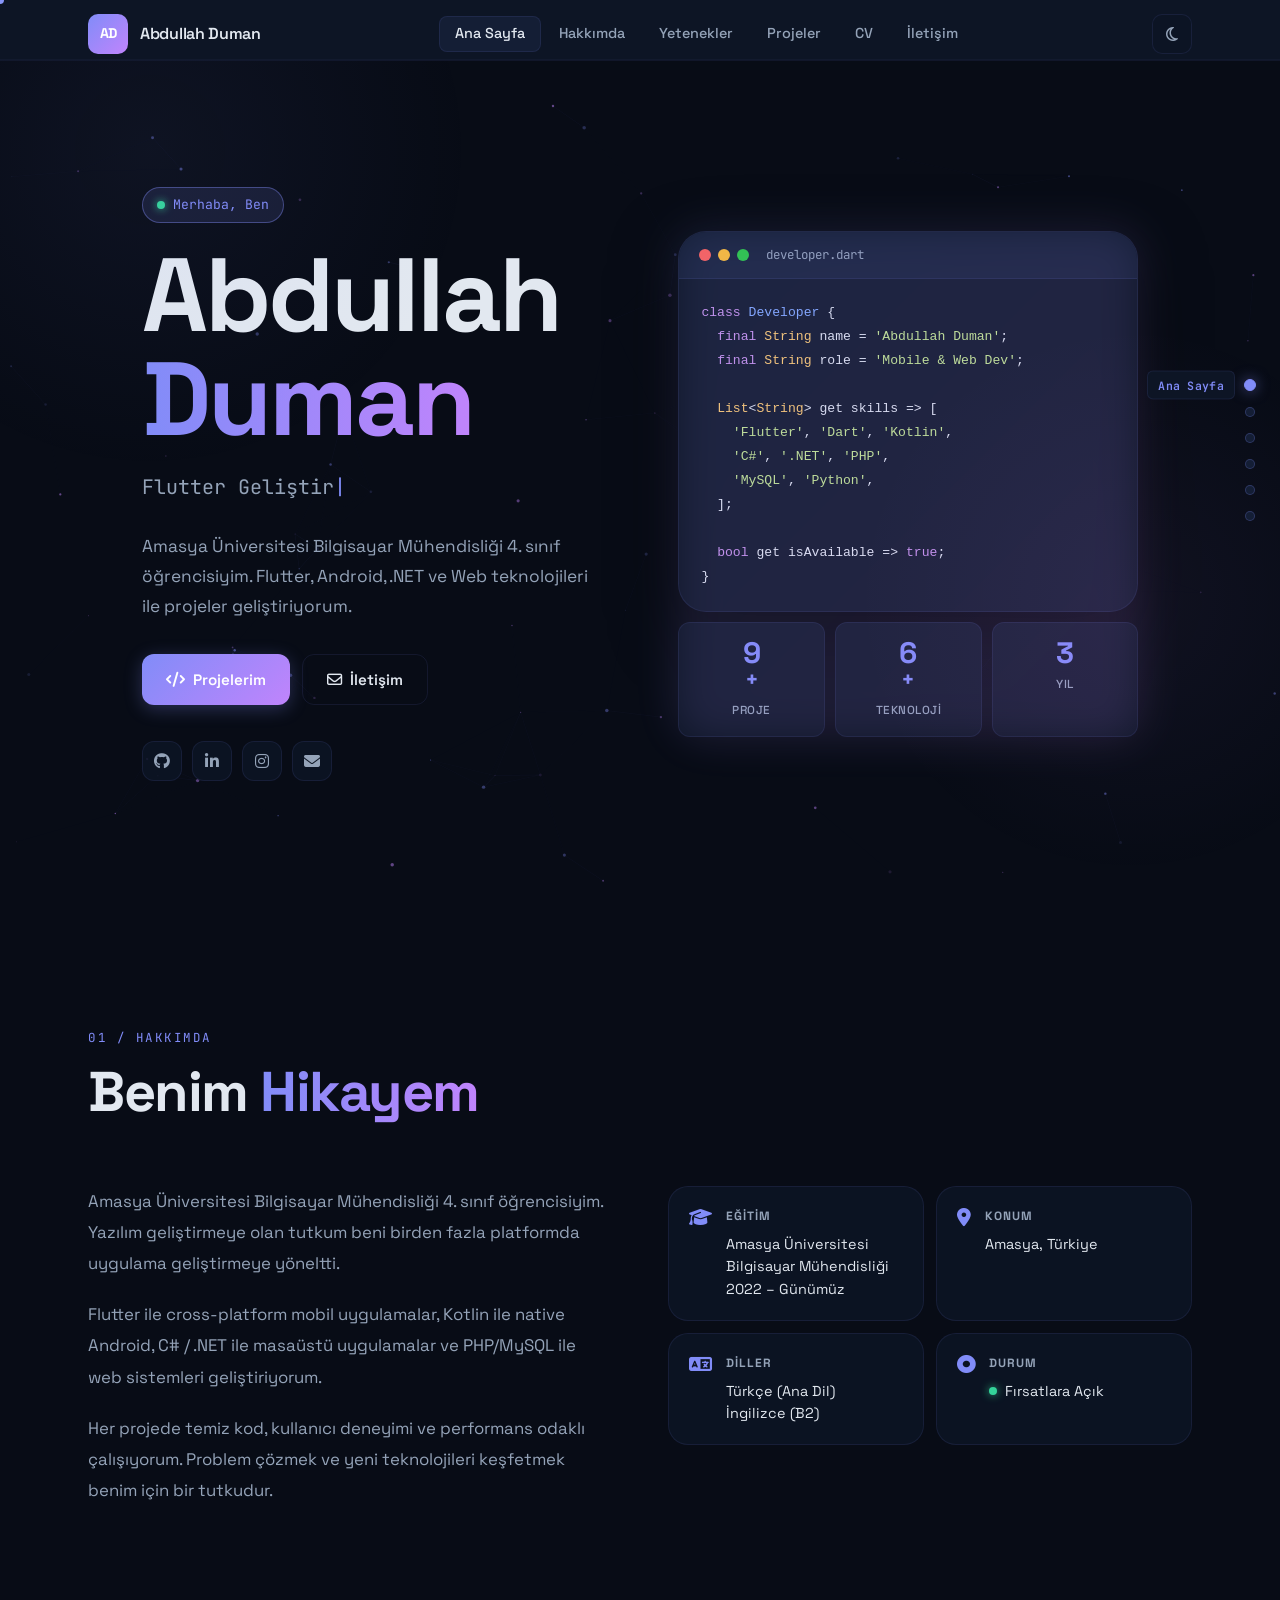
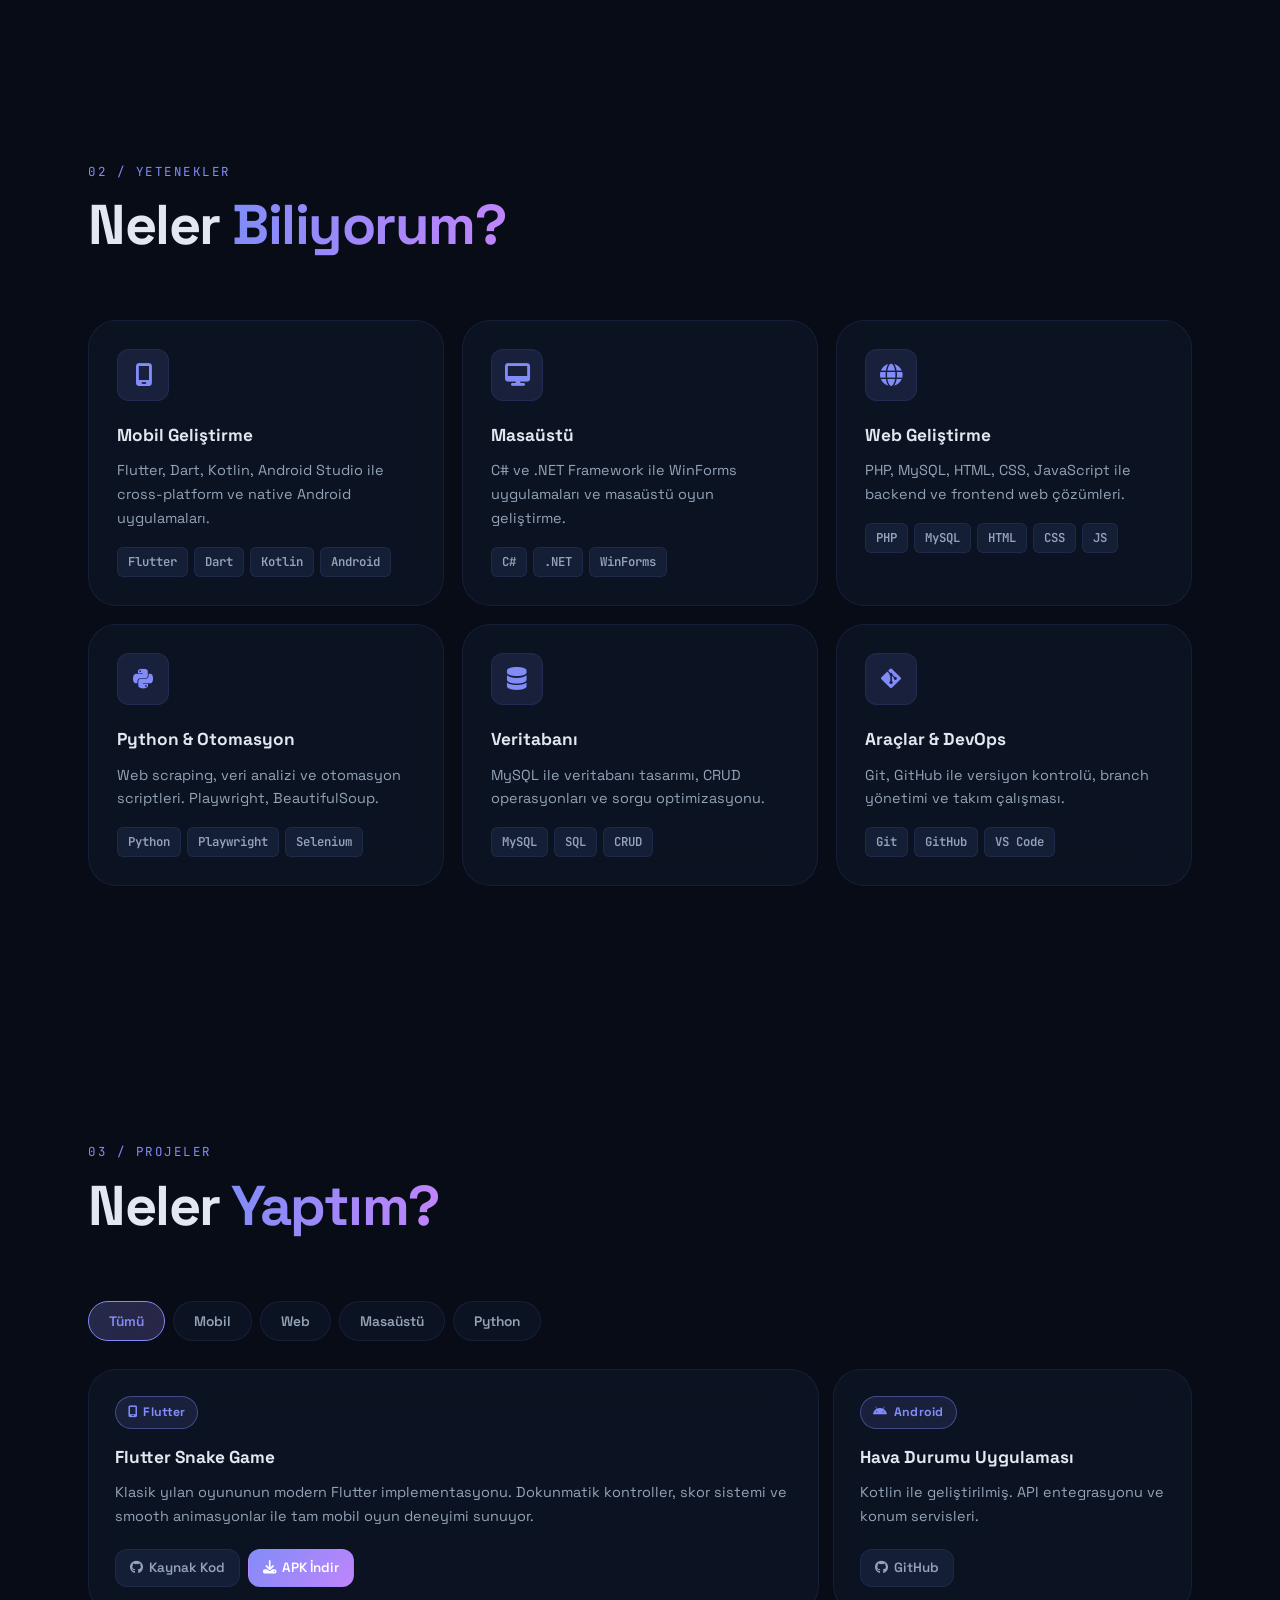
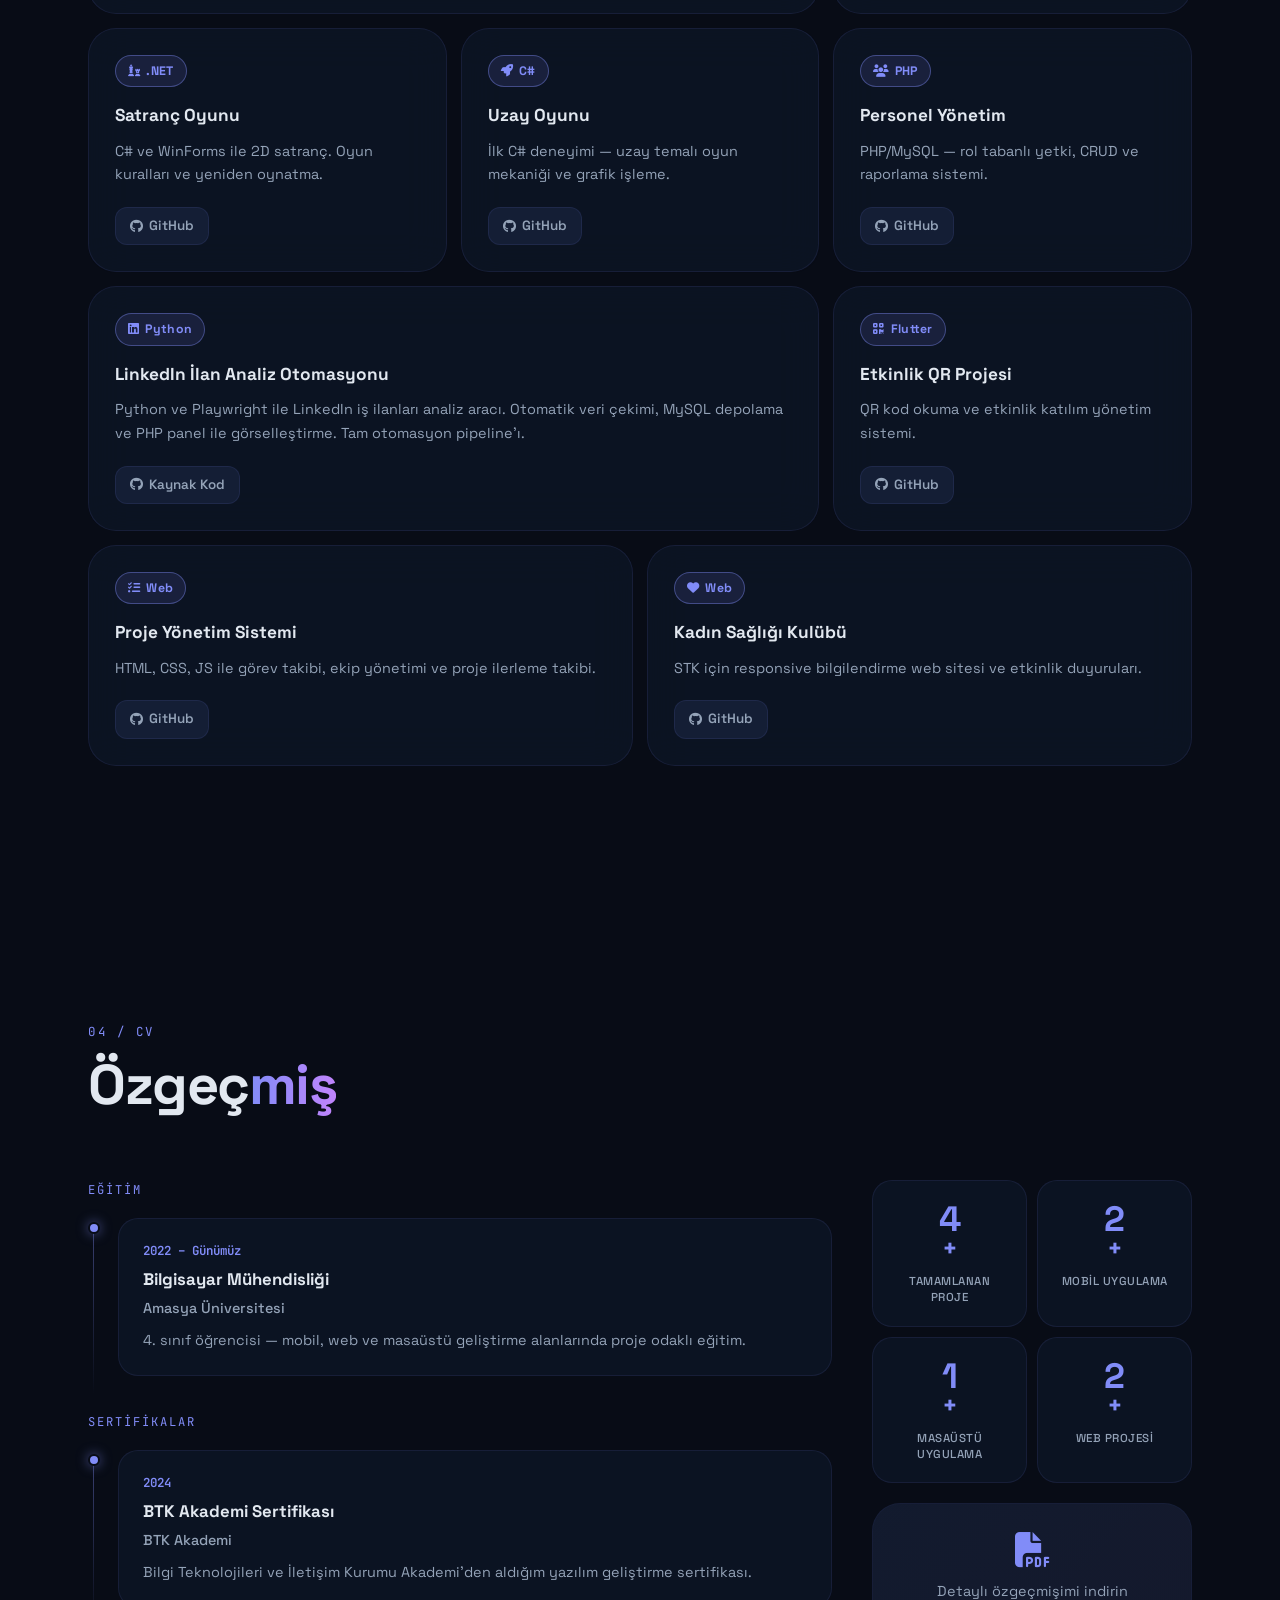
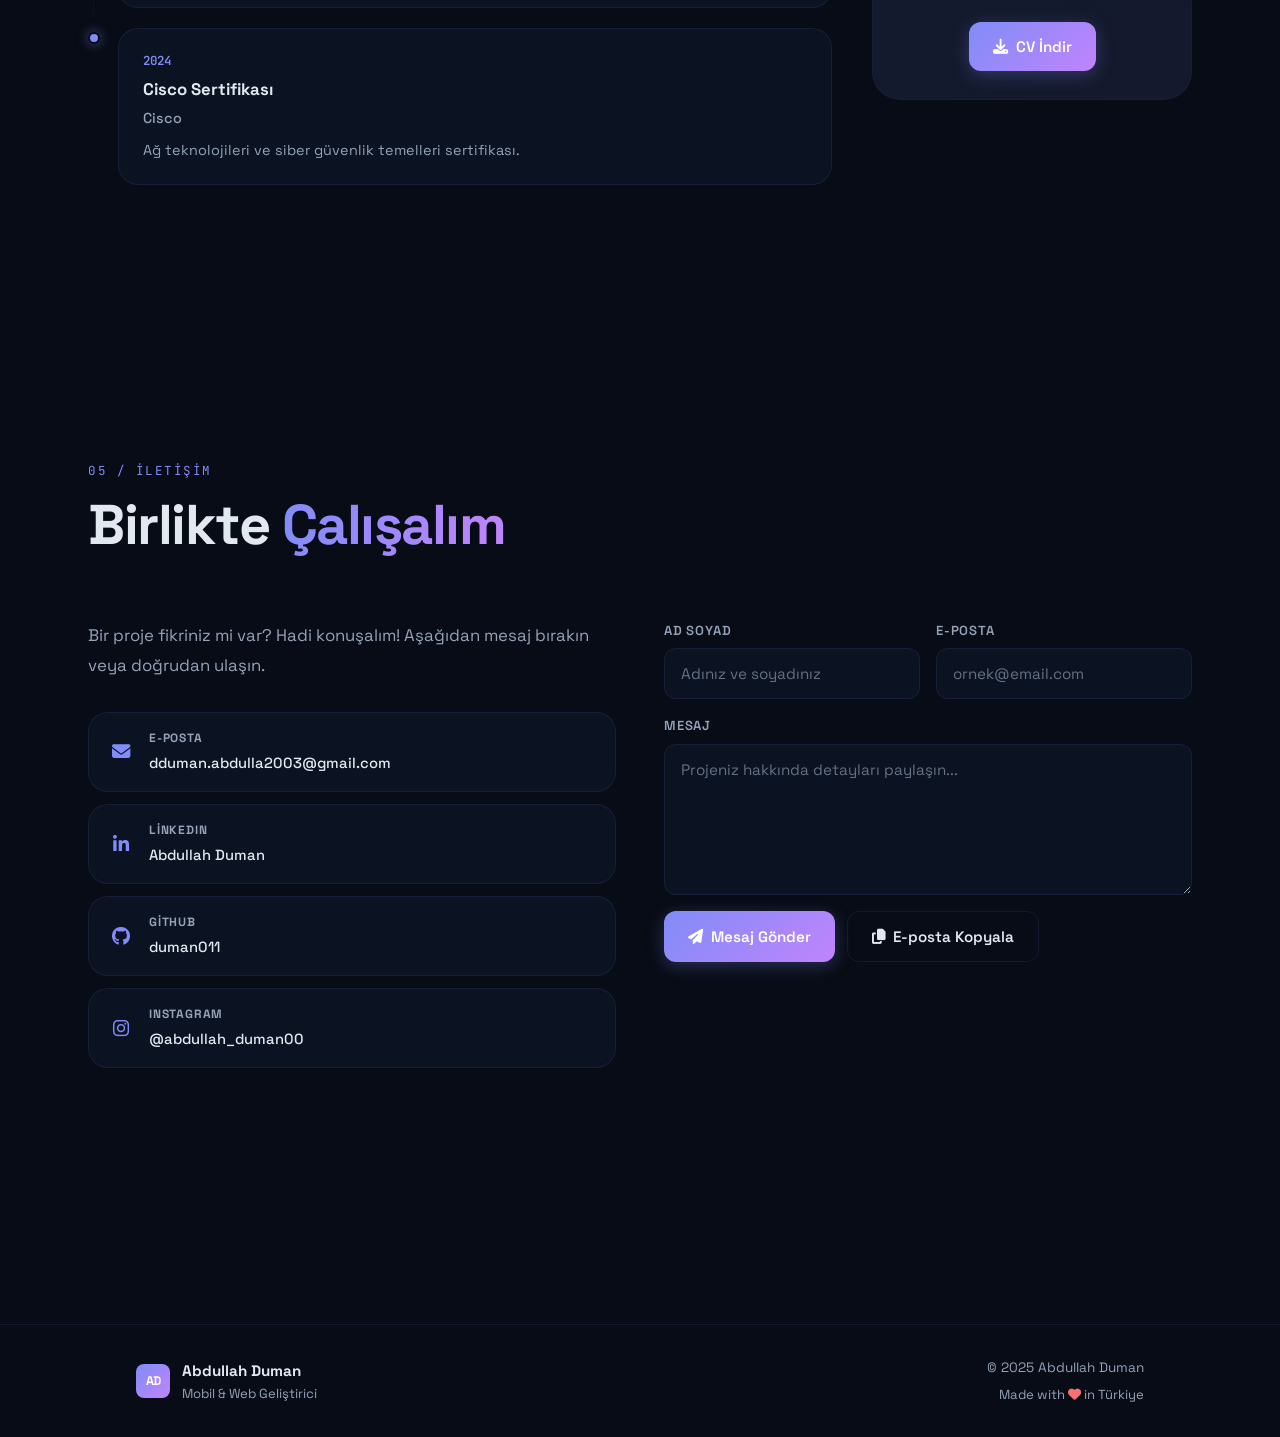
==== commit d5051234: "Add files via upload" ====
--- a/index.html
+++ b/index.html
@@ -67,6 +67,21 @@
     </div>
   </div>
 
+  <!-- Side Navigation Dots (desktop) -->
+  <nav class="side-nav" id="sideNav" aria-label="Bölüm Navigasyonu">
+    <a href="#home"     class="side-dot active" data-label="Ana Sayfa"   aria-label="Ana Sayfa"></a>
+    <a href="#about"    class="side-dot"         data-label="Hakkımda"    aria-label="Hakkımda"></a>
+    <a href="#skills"   class="side-dot"         data-label="Yetenekler"  aria-label="Yetenekler"></a>
+    <a href="#projects" class="side-dot"         data-label="Projeler"    aria-label="Projeler"></a>
+    <a href="#cv"       class="side-dot"         data-label="CV"          aria-label="CV"></a>
+    <a href="#contact"  class="side-dot"         data-label="İletişim"    aria-label="İletişim"></a>
+  </nav>
+
+  <!-- Back to Top Button -->
+  <button class="back-to-top" id="backToTop" aria-label="Yukarı çık">
+    <i class="fas fa-chevron-up" aria-hidden="true"></i>
+  </button>
+
   <main>
 
     <!-- ====== HERO ====== -->
@@ -184,38 +199,6 @@
         </div>
       </div>
 
-      <!-- Tech Stack Marquee -->
-      <div class="marquee-wrapper" aria-label="Kullanılan teknolojiler">
-        <div class="marquee-track" aria-hidden="true">
-          <div class="marquee-items">
-            <span class="tech-pill"><i class="fab fa-flutter"></i> Flutter</span>
-            <span class="tech-pill">Dart</span>
-            <span class="tech-pill"><i class="fab fa-android"></i> Kotlin</span>
-            <span class="tech-pill">Android Studio</span>
-            <span class="tech-pill">C#</span>
-            <span class="tech-pill">.NET</span>
-            <span class="tech-pill"><i class="fab fa-php"></i> PHP</span>
-            <span class="tech-pill">MySQL</span>
-            <span class="tech-pill"><i class="fab fa-python"></i> Python</span>
-            <span class="tech-pill"><i class="fab fa-js"></i> JavaScript</span>
-            <span class="tech-pill"><i class="fab fa-html5"></i> HTML/CSS</span>
-            <span class="tech-pill"><i class="fab fa-git-alt"></i> Git</span>
-            <!-- Duplicate for seamless loop -->
-            <span class="tech-pill"><i class="fab fa-flutter"></i> Flutter</span>
-            <span class="tech-pill">Dart</span>
-            <span class="tech-pill"><i class="fab fa-android"></i> Kotlin</span>
-            <span class="tech-pill">Android Studio</span>
-            <span class="tech-pill">C#</span>
-            <span class="tech-pill">.NET</span>
-            <span class="tech-pill"><i class="fab fa-php"></i> PHP</span>
-            <span class="tech-pill">MySQL</span>
-            <span class="tech-pill"><i class="fab fa-python"></i> Python</span>
-            <span class="tech-pill"><i class="fab fa-js"></i> JavaScript</span>
-            <span class="tech-pill"><i class="fab fa-html5"></i> HTML/CSS</span>
-            <span class="tech-pill"><i class="fab fa-git-alt"></i> Git</span>
-          </div>
-        </div>
-      </div>
     </section>
 
     <!-- ====== ABOUT ====== -->
@@ -348,10 +331,19 @@
           <h2 class="section-title">Neler <span class="text-glow">Yaptım?</span></h2>
         </div>
 
+        <!-- Filter Tabs -->
+        <div class="filter-tabs" id="filterTabs" role="tablist" aria-label="Proje Filtreleri">
+          <button class="filter-btn active" data-filter="all"     role="tab" aria-selected="true">Tümü</button>
+          <button class="filter-btn"        data-filter="mobile"  role="tab" aria-selected="false">Mobil</button>
+          <button class="filter-btn"        data-filter="web"     role="tab" aria-selected="false">Web</button>
+          <button class="filter-btn"        data-filter="desktop" role="tab" aria-selected="false">Masaüstü</button>
+          <button class="filter-btn"        data-filter="python"  role="tab" aria-selected="false">Python</button>
+        </div>
+
         <div class="bento-grid" id="bentoGrid">
 
           <!-- 1: Flutter Snake Game — wide (span 4) -->
-          <article class="bento-card bento-wide">
+          <article class="bento-card bento-wide" data-cat="mobile">
             <div class="bento-badge badge-cyan">
               <i class="fas fa-mobile-screen" aria-hidden="true"></i> Flutter
             </div>
@@ -368,7 +360,7 @@
           </article>
 
           <!-- 2: Android Weather — narrow (span 2) -->
-          <article class="bento-card bento-narrow">
+          <article class="bento-card bento-narrow" data-cat="mobile">
             <div class="bento-badge badge-green">
               <i class="fab fa-android" aria-hidden="true"></i> Android
             </div>
@@ -382,7 +374,7 @@
           </article>
 
           <!-- 3: Chess — equal (span 2) -->
-          <article class="bento-card bento-equal">
+          <article class="bento-card bento-equal" data-cat="desktop">
             <div class="bento-badge badge-purple">
               <i class="fas fa-chess" aria-hidden="true"></i> .NET
             </div>
@@ -396,7 +388,7 @@
           </article>
 
           <!-- 4: Space Game — equal (span 2) -->
-          <article class="bento-card bento-equal">
+          <article class="bento-card bento-equal" data-cat="desktop">
             <div class="bento-badge badge-indigo">
               <i class="fas fa-rocket" aria-hidden="true"></i> C#
             </div>
@@ -410,7 +402,7 @@
           </article>
 
           <!-- 5: Personnel Mgmt — equal (span 2) -->
-          <article class="bento-card bento-equal">
+          <article class="bento-card bento-equal" data-cat="web">
             <div class="bento-badge badge-violet">
               <i class="fas fa-users" aria-hidden="true"></i> PHP
             </div>
@@ -424,7 +416,7 @@
           </article>
 
           <!-- 6: LinkedIn Automation — wide (span 4) -->
-          <article class="bento-card bento-wide">
+          <article class="bento-card bento-wide" data-cat="python">
             <div class="bento-badge badge-yellow">
               <i class="fab fa-linkedin" aria-hidden="true"></i> Python
             </div>
@@ -438,7 +430,7 @@
           </article>
 
           <!-- 7: QR Project — narrow (span 2) -->
-          <article class="bento-card bento-narrow">
+          <article class="bento-card bento-narrow" data-cat="mobile">
             <div class="bento-badge badge-cyan">
               <i class="fas fa-qrcode" aria-hidden="true"></i> Flutter
             </div>
@@ -452,7 +444,7 @@
           </article>
 
           <!-- 8: Project Mgmt — half (span 3) -->
-          <article class="bento-card bento-half">
+          <article class="bento-card bento-half" data-cat="web">
             <div class="bento-badge badge-orange">
               <i class="fas fa-tasks" aria-hidden="true"></i> Web
             </div>
@@ -466,7 +458,7 @@
           </article>
 
           <!-- 9: Health Club — half (span 3) -->
-          <article class="bento-card bento-half">
+          <article class="bento-card bento-half" data-cat="web">
             <div class="bento-badge badge-orange">
               <i class="fas fa-heart" aria-hidden="true"></i> Web
             </div>
--- a/style.css
+++ b/style.css
@@ -2,21 +2,24 @@
    DESIGN TOKENS
    ============================================================ */
 :root {
-  /* Colors */
-  --bg:        #060b18;
-  --bg-2:      #0d1629;
-  --bg-3:      #131f38;
-  --surface:   rgba(13, 22, 41, 0.75);
-
-  --border:       rgba(34, 211, 238, 0.10);
-  --border-hover: rgba(34, 211, 238, 0.35);
-
-  --cyan:       #22d3ee;
-  --cyan-dim:   rgba(34, 211, 238, 0.12);
-  --purple:     #a855f7;
-  --purple-dim: rgba(168, 85, 247, 0.12);
-  --emerald:    #10b981;
-
+  /* Backgrounds */
+  --bg:     #080c16;
+  --bg-2:   #0d1525;
+  --bg-3:   #141e35;
+  --surface: rgba(13, 21, 37, 0.82);
+
+  /* Accent — Soft Indigo / Violet (replaces harsh neon cyan/purple) */
+  --accent:       #818cf8;
+  --accent-dim:   rgba(129, 140, 248, 0.12);
+  --accent-2:     #c084fc;
+  --accent-2-dim: rgba(192, 132, 252, 0.10);
+  --emerald:      #34d399;
+
+  /* Borders */
+  --border:       rgba(129, 140, 248, 0.10);
+  --border-hover: rgba(129, 140, 248, 0.40);
+
+  /* Text */
   --text:       #e2e8f0;
   --text-muted: #94a3b8;
 
@@ -35,34 +38,101 @@
   --radius-lg: 20px;
   --radius-xl: 28px;
 
-  /* Shadows / glows */
-  --glow-cyan:   0 0 28px rgba(34, 211, 238, 0.28), 0 0 56px rgba(34, 211, 238, 0.10);
-  --glow-purple: 0 0 28px rgba(168, 85, 247, 0.28), 0 0 56px rgba(168, 85, 247, 0.10);
-  --shadow:      0 4px 24px rgba(0, 0, 0, 0.45);
-  --shadow-xl:   0 16px 56px rgba(0, 0, 0, 0.55);
+  /* Shadows & Glows — softer, more diffused */
+  --glow:      0 0 32px rgba(129, 140, 248, 0.20), 0 0 64px rgba(129, 140, 248, 0.07);
+  --glow-2:    0 0 32px rgba(192, 132, 252, 0.20), 0 0 64px rgba(192, 132, 252, 0.07);
+  --shadow:    0 4px 24px rgba(0, 0, 0, 0.52);
+  --shadow-xl: 0 20px 64px rgba(0, 0, 0, 0.62);
 }
 
 /* Light theme */
 :root.light {
-  --bg:   #f8fafc;
-  --bg-2: #f0f4f8;
-  --bg-3: #e4eaf3;
-  --surface: rgba(248, 250, 252, 0.85);
-
-  --border:       rgba(79, 140, 200, 0.15);
-  --border-hover: rgba(14, 100, 166, 0.40);
-
-  --cyan:       #0284c7;
-  --cyan-dim:   rgba(2, 132, 199, 0.09);
-  --purple:     #7c3aed;
-  --purple-dim: rgba(124, 58, 237, 0.09);
-  --emerald:    #059669;
+  --bg:     #f8fafc;
+  --bg-2:   #f0f4f8;
+  --bg-3:   #e4eaf3;
+  --surface: rgba(248, 250, 252, 0.90);
+
+  --accent:       #4f46e5;
+  --accent-dim:   rgba(79, 70, 229, 0.09);
+  --accent-2:     #7c3aed;
+  --accent-2-dim: rgba(124, 58, 237, 0.09);
+  --emerald:      #059669;
+
+  --border:       rgba(79, 70, 229, 0.14);
+  --border-hover: rgba(79, 70, 229, 0.42);
 
   --text:       #0f172a;
   --text-muted: #475569;
 
   --shadow:    0 4px 24px rgba(0, 0, 0, 0.08);
-  --shadow-xl: 0 16px 56px rgba(0, 0, 0, 0.12);
+  --shadow-xl: 0 20px 64px rgba(0, 0, 0, 0.14);
+}
+
+/* ============================================================
+   GLOBAL KEYFRAMES
+   ============================================================ */
+@keyframes blob-float {
+  0%, 100% { transform: translate(0, 0); }
+  50%       { transform: translate(30px, -25px); }
+}
+
+@keyframes dot-pulse {
+  0%, 100% { transform: scale(1); opacity: 1; }
+  50%       { transform: scale(1.35); opacity: 0.65; }
+}
+
+@keyframes blink {
+  0%, 100% { opacity: 1; }
+  50%       { opacity: 0; }
+}
+
+@keyframes card-glow-pulse {
+  0%, 100% { opacity: 0.14; transform: scale(1); }
+  50%       { opacity: 0.26; transform: scale(1.03); }
+}
+
+
+/* NEW: animated gradient on accent text */
+@keyframes text-shimmer {
+  0%   { background-position: 0% center; }
+  100% { background-position: 200% center; }
+}
+
+/* NEW: hero card gentle float */
+@keyframes card-float {
+  0%, 100% { transform: translateY(0px); }
+  50%       { transform: translateY(-14px); }
+}
+
+/* NEW: pulse ring for side nav active dot */
+@keyframes pulse-ring {
+  0%   { transform: scale(1); opacity: 0.55; }
+  100% { transform: scale(2.5); opacity: 0; }
+}
+
+/* NEW: shimmer sweep on card hover */
+@keyframes shimmer-sweep {
+  0%   { left: -100%; }
+  100% { left: 150%; }
+}
+
+/* NEW: section entrance with blur */
+@keyframes reveal-blur {
+  from { opacity: 0; transform: translateY(40px); filter: blur(6px); }
+  to   { opacity: 1; transform: translateY(0);    filter: blur(0); }
+}
+
+/* NEW: subtle counter bounce */
+@keyframes num-pop {
+  0%   { transform: scale(1); }
+  50%  { transform: scale(1.15); }
+  100% { transform: scale(1); }
+}
+
+/* NEW: back-to-top arrow bounce */
+@keyframes arrow-bounce {
+  0%, 100% { transform: translateY(0); }
+  50%       { transform: translateY(-4px); }
 }
 
 /* ============================================================
@@ -89,7 +159,6 @@
   cursor: none;
 }
 
-/* Restore cursor on touch devices */
 @media (hover: none), (pointer: coarse) {
   body { cursor: auto; }
 }
@@ -100,7 +169,7 @@
 input, textarea, select { font: inherit; color: inherit; }
 
 :focus-visible {
-  outline: 2px solid var(--cyan);
+  outline: 2px solid var(--accent);
   outline-offset: 3px;
   border-radius: var(--radius);
 }
@@ -122,7 +191,7 @@
   position: fixed;
   width: 8px;
   height: 8px;
-  background: var(--cyan);
+  background: var(--accent);
   border-radius: 50%;
   pointer-events: none;
   z-index: 9999;
@@ -136,7 +205,7 @@
   position: fixed;
   width: 30px;
   height: 30px;
-  border: 1.5px solid var(--cyan);
+  border: 1.5px solid var(--accent);
   border-radius: 50%;
   pointer-events: none;
   z-index: 9998;
@@ -147,7 +216,7 @@
 }
 
 .cursor.hovered          { transform: translate(-50%, -50%) scale(2.5); }
-.cursor-follower.hovered { width: 44px; height: 44px; border-color: var(--purple); opacity: 0.7; }
+.cursor-follower.hovered { width: 44px; height: 44px; border-color: var(--accent-2); opacity: 0.7; }
 
 @media (hover: none), (pointer: coarse) {
   .cursor, .cursor-follower { display: none; }
@@ -162,7 +231,7 @@
   left: 0;
   height: 2px;
   width: 0%;
-  background: linear-gradient(90deg, var(--cyan), var(--purple));
+  background: linear-gradient(90deg, var(--accent), var(--accent-2));
   z-index: 9999;
   pointer-events: none;
   transition: width 0.08s linear;
@@ -182,7 +251,7 @@
 }
 
 .nav.scrolled {
-  background: rgba(6, 11, 24, 0.88);
+  background: rgba(8, 12, 22, 0.88);
   backdrop-filter: blur(20px);
   -webkit-backdrop-filter: blur(20px);
   border-bottom: 1px solid var(--border);
@@ -203,7 +272,6 @@
   gap: 16px;
 }
 
-/* Brand */
 .brand {
   display: flex;
   align-items: center;
@@ -215,7 +283,7 @@
   width: 40px;
   height: 40px;
   border-radius: 10px;
-  background: linear-gradient(135deg, var(--cyan), var(--purple));
+  background: linear-gradient(135deg, var(--accent), var(--accent-2));
   display: flex;
   align-items: center;
   justify-content: center;
@@ -239,7 +307,6 @@
   letter-spacing: -0.3px;
 }
 
-/* Desktop nav links */
 .nav-links {
   display: flex;
   align-items: center;
@@ -262,7 +329,6 @@
 .nav-link:hover,
 .nav-link.active { color: var(--text); }
 
-/* Sliding background pill */
 .nav-indicator {
   position: absolute;
   top: 50%;
@@ -277,7 +343,6 @@
               width 0.3s cubic-bezier(0.4, 0, 0.2, 1);
 }
 
-/* Nav action buttons */
 .nav-actions {
   display: flex;
   align-items: center;
@@ -300,9 +365,8 @@
   cursor: none;
 }
 
-.theme-btn:hover { color: var(--cyan); border-color: var(--border-hover); }
-
-/* Hamburger */
+.theme-btn:hover { color: var(--accent); border-color: var(--border-hover); }
+
 .menu-btn {
   display: none;
   flex-direction: column;
@@ -361,14 +425,15 @@
 .mobile-link {
   display: block;
   padding: 13px 16px;
+  border-left: 3px solid transparent;
   border-radius: var(--radius);
   font-weight: 500;
   font-size: 1rem;
   color: var(--text-muted);
   opacity: 0;
   transform: translateX(-16px);
-  transition: color 0.2s, background 0.2s,
-              opacity 0.35s ease, transform 0.35s ease;
+  transition: color 0.22s, background 0.22s, border-color 0.22s,
+              opacity 0.35s ease, transform 0.35s ease, padding 0.22s;
 }
 
 .mobile-nav.show .mobile-link { opacity: 1; transform: translateX(0); }
@@ -379,7 +444,138 @@
 .mobile-nav.show .mobile-link:nth-child(5) { transition-delay: 0.20s; }
 .mobile-nav.show .mobile-link:nth-child(6) { transition-delay: 0.24s; }
 
-.mobile-link:hover { color: var(--text); background: var(--bg-3); }
+.mobile-link:hover {
+  color: var(--text);
+  background: var(--bg-3);
+  border-color: var(--border-hover);
+}
+
+.mobile-link.active {
+  color: var(--accent);
+  background: var(--accent-dim);
+  border-color: var(--accent);
+  padding-left: 20px;
+}
+
+/* ============================================================
+   SIDE NAVIGATION (fixed right — section dots)
+   ============================================================ */
+.side-nav {
+  position: fixed;
+  right: 24px;
+  top: 50%;
+  transform: translateY(-50%);
+  z-index: 150;
+  display: flex;
+  flex-direction: column;
+  gap: 16px;
+  align-items: center;
+}
+
+.side-dot {
+  position: relative;
+  width: 10px;
+  height: 10px;
+  border-radius: 50%;
+  background: var(--bg-3);
+  border: 1.5px solid rgba(129, 140, 248, 0.25);
+  display: block;
+  transition: all 0.3s cubic-bezier(0.4, 0, 0.2, 1);
+  cursor: none;
+}
+
+/* Label tooltip */
+.side-dot::before {
+  content: attr(data-label);
+  position: absolute;
+  right: 20px;
+  top: 50%;
+  transform: translateY(-50%) translateX(6px);
+  font-size: 0.72rem;
+  font-weight: 600;
+  font-family: var(--font-mono);
+  white-space: nowrap;
+  color: var(--text-muted);
+  opacity: 0;
+  transition: all 0.22s ease;
+  pointer-events: none;
+  background: var(--bg-2);
+  border: 1px solid var(--border);
+  padding: 4px 10px;
+  border-radius: 6px;
+  letter-spacing: 0.3px;
+}
+
+.side-dot:hover::before { opacity: 1; transform: translateY(-50%) translateX(0); }
+
+/* Active dot */
+.side-dot.active {
+  background: var(--accent);
+  border-color: var(--accent);
+  width: 12px;
+  height: 12px;
+  box-shadow: 0 0 14px rgba(129, 140, 248, 0.55);
+}
+
+.side-dot.active::before { opacity: 1; transform: translateY(-50%) translateX(0); color: var(--accent); }
+
+/* Pulse ring around active dot */
+.side-dot.active::after {
+  content: '';
+  position: absolute;
+  inset: -5px;
+  border-radius: 50%;
+  border: 1.5px solid var(--accent);
+  opacity: 0;
+  animation: pulse-ring 2.2s ease-out infinite;
+}
+
+@media (max-width: 1024px) {
+  .side-nav { display: none; }
+}
+
+/* ============================================================
+   BACK TO TOP BUTTON
+   ============================================================ */
+.back-to-top {
+  position: fixed;
+  bottom: 32px;
+  right: 32px;
+  width: 46px;
+  height: 46px;
+  border-radius: 50%;
+  background: linear-gradient(135deg, var(--accent), var(--accent-2));
+  color: #fff;
+  font-size: 1rem;
+  display: flex;
+  align-items: center;
+  justify-content: center;
+  z-index: 120;
+  opacity: 0;
+  transform: translateY(16px) scale(0.9);
+  transition: opacity 0.3s ease, transform 0.3s ease, box-shadow 0.3s;
+  pointer-events: none;
+  cursor: none;
+  box-shadow: 0 4px 18px rgba(129, 140, 248, 0.32);
+  border: none;
+}
+
+.back-to-top.visible {
+  opacity: 1;
+  transform: translateY(0) scale(1);
+  pointer-events: auto;
+}
+
+.back-to-top:hover {
+  transform: translateY(-4px) scale(1.05);
+  box-shadow: 0 10px 30px rgba(129, 140, 248, 0.50);
+}
+
+.back-to-top i { animation: arrow-bounce 2s ease-in-out infinite; }
+
+@media (max-width: 768px) {
+  .back-to-top { bottom: 20px; right: 20px; width: 42px; height: 42px; }
+}
 
 /* ============================================================
    LAYOUT
@@ -404,19 +600,37 @@
   font-weight: 600;
   font-size: 0.95rem;
   cursor: none;
-  transition: all 0.25s ease;
+  transition: all 0.28s ease;
   white-space: nowrap;
-}
+  position: relative;
+  overflow: hidden;
+}
+
+/* Shimmer sweep on hover */
+.btn::before {
+  content: '';
+  position: absolute;
+  top: 0;
+  left: -100%;
+  width: 100%;
+  height: 100%;
+  background: linear-gradient(90deg, transparent, rgba(255,255,255,0.14), transparent);
+  pointer-events: none;
+  transition: left 0.5s ease;
+  transform: skewX(-15deg);
+}
+
+.btn:hover::before { left: 150%; }
 
 .btn-primary {
-  background: linear-gradient(135deg, var(--cyan), var(--purple));
+  background: linear-gradient(135deg, var(--accent), var(--accent-2));
   color: #fff;
-  box-shadow: 0 4px 18px rgba(34, 211, 238, 0.22);
+  box-shadow: 0 4px 18px rgba(129, 140, 248, 0.28);
 }
 
 .btn-primary:hover {
   transform: translateY(-2px);
-  box-shadow: 0 8px 28px rgba(34, 211, 238, 0.35);
+  box-shadow: 0 8px 28px rgba(129, 140, 248, 0.42);
 }
 
 .btn-ghost {
@@ -426,9 +640,9 @@
 }
 
 .btn-ghost:hover {
-  border-color: var(--cyan);
-  color: var(--cyan);
-  background: var(--cyan-dim);
+  border-color: var(--accent);
+  color: var(--accent);
+  background: var(--accent-dim);
 }
 
 /* ============================================================
@@ -440,7 +654,7 @@
   display: block;
   font-family: var(--font-mono);
   font-size: 0.78rem;
-  color: var(--cyan);
+  color: var(--accent);
   letter-spacing: 2.5px;
   text-transform: uppercase;
   margin-bottom: 12px;
@@ -453,10 +667,14 @@
   letter-spacing: -1.5px;
 }
 
-/* Glowing accent text */
+/* Animated gradient accent text */
 .text-glow {
-  color: var(--cyan);
-  text-shadow: 0 0 28px rgba(34, 211, 238, 0.45), 0 0 60px rgba(34, 211, 238, 0.15);
+  background: linear-gradient(90deg, var(--accent), var(--accent-2), var(--accent));
+  background-size: 200% auto;
+  -webkit-background-clip: text;
+  -webkit-text-fill-color: transparent;
+  background-clip: text;
+  animation: text-shimmer 4s linear infinite;
 }
 
 /* ============================================================
@@ -465,12 +683,14 @@
 .reveal {
   opacity: 0;
   transform: translateY(36px);
-  transition: opacity 0.7s ease, transform 0.7s ease;
+  filter: blur(4px);
+  transition: opacity 0.75s ease, transform 0.75s ease, filter 0.75s ease;
 }
 
 .reveal.visible {
   opacity: 1;
   transform: translateY(0);
+  filter: blur(0);
 }
 
 /* ============================================================
@@ -494,7 +714,7 @@
   left: -200px;
   width: 700px;
   height: 700px;
-  background: radial-gradient(circle, rgba(34, 211, 238, 0.07) 0%, transparent 65%);
+  background: radial-gradient(circle, rgba(129, 140, 248, 0.06) 0%, transparent 65%);
   animation: blob-float 10s ease-in-out infinite;
   pointer-events: none;
 }
@@ -506,14 +726,9 @@
   right: -150px;
   width: 600px;
   height: 600px;
-  background: radial-gradient(circle, rgba(168, 85, 247, 0.06) 0%, transparent 65%);
+  background: radial-gradient(circle, rgba(192, 132, 252, 0.05) 0%, transparent 65%);
   animation: blob-float 13s ease-in-out infinite reverse;
   pointer-events: none;
-}
-
-@keyframes blob-float {
-  0%, 100% { transform: translate(0, 0); }
-  50%       { transform: translate(30px, -25px); }
 }
 
 .hero-grid {
@@ -531,11 +746,11 @@
   gap: 8px;
   font-family: var(--font-mono);
   font-size: 0.82rem;
-  color: var(--cyan);
+  color: var(--accent);
   padding: 6px 14px;
   border-radius: 100px;
   border: 1px solid var(--border-hover);
-  background: var(--cyan-dim);
+  background: var(--accent-dim);
   width: fit-content;
   margin-bottom: 20px;
 }
@@ -545,13 +760,8 @@
   height: 8px;
   background: var(--emerald);
   border-radius: 50%;
-  box-shadow: 0 0 8px rgba(16, 185, 129, 0.9);
+  box-shadow: 0 0 8px rgba(52, 211, 153, 0.9);
   animation: dot-pulse 2s ease-in-out infinite;
-}
-
-@keyframes dot-pulse {
-  0%, 100% { transform: scale(1); opacity: 1; }
-  50%       { transform: scale(1.35); opacity: 0.65; }
 }
 
 .hero-title {
@@ -571,13 +781,8 @@
 }
 
 .cursor-blink {
-  color: var(--cyan);
+  color: var(--accent);
   animation: blink 1s step-end infinite;
-}
-
-@keyframes blink {
-  0%, 100% { opacity: 1; }
-  50%       { opacity: 0; }
 }
 
 .hero-desc {
@@ -615,9 +820,9 @@
 }
 
 .social-icon:hover {
-  color: var(--cyan);
-  border-color: var(--cyan);
-  background: var(--cyan-dim);
+  color: var(--accent);
+  border-color: var(--accent);
+  background: var(--accent-dim);
   transform: translateY(-2px);
 }
 
@@ -634,6 +839,7 @@
   display: flex;
   justify-content: center;
   align-items: center;
+  animation: card-float 8s ease-in-out infinite;
 }
 
 .hero-card-main {
@@ -644,18 +850,13 @@
 
 .card-glow {
   position: absolute;
-  inset: -3px;
-  border-radius: calc(var(--radius-xl) + 3px);
-  background: linear-gradient(135deg, var(--cyan), var(--purple));
-  opacity: 0.15;
-  filter: blur(18px);
-  animation: card-glow-pulse 3.5s ease-in-out infinite;
+  inset: -4px;
+  border-radius: calc(var(--radius-xl) + 4px);
+  background: linear-gradient(135deg, var(--accent), var(--accent-2));
+  opacity: 0.13;
+  filter: blur(20px);
+  animation: card-glow-pulse 4s ease-in-out infinite;
   pointer-events: none;
-}
-
-@keyframes card-glow-pulse {
-  0%, 100% { opacity: 0.15; transform: scale(1); }
-  50%       { opacity: 0.28; transform: scale(1.02); }
 }
 
 .code-block {
@@ -717,23 +918,23 @@
   border-radius: var(--radius);
   padding: 16px 12px;
   text-align: center;
-  transition: border-color 0.2s;
-}
-
-.mini-stat:hover { border-color: var(--border-hover); }
+  transition: border-color 0.2s, transform 0.2s;
+}
+
+.mini-stat:hover { border-color: var(--border-hover); transform: translateY(-2px); }
 
 .mini-stat-num {
   display: block;
   font-size: 1.85rem;
   font-weight: 800;
-  color: var(--cyan);
+  color: var(--accent);
   line-height: 1;
 }
 
 .mini-stat-plus {
   font-size: 1.4rem;
   font-weight: 800;
-  color: var(--cyan);
+  color: var(--accent);
   line-height: 1;
 }
 
@@ -747,49 +948,6 @@
   letter-spacing: 0.5px;
 }
 
-/* Tech Marquee */
-.marquee-wrapper {
-  overflow: hidden;
-  border-top:    1px solid var(--border);
-  border-bottom: 1px solid var(--border);
-  padding: 14px 0;
-  margin-top: auto;
-}
-
-.marquee-track { overflow: hidden; }
-
-.marquee-items {
-  display: flex;
-  gap: 12px;
-  animation: marquee-scroll 32s linear infinite;
-  flex-shrink: 0;
-  will-change: transform;
-}
-
-.marquee-wrapper:hover .marquee-items { animation-play-state: paused; }
-
-@keyframes marquee-scroll {
-  from { transform: translateX(0); }
-  to   { transform: translateX(-50%); }
-}
-
-.tech-pill {
-  display: inline-flex;
-  align-items: center;
-  gap: 6px;
-  padding: 7px 18px;
-  background: var(--surface);
-  border: 1px solid var(--border);
-  border-radius: 100px;
-  font-size: 0.85rem;
-  font-weight: 500;
-  white-space: nowrap;
-  color: var(--text);
-  flex-shrink: 0;
-  transition: border-color 0.2s, color 0.2s;
-}
-
-.tech-pill:hover { border-color: var(--border-hover); color: var(--cyan); }
 
 /* ============================================================
    ABOUT SECTION
@@ -825,17 +983,36 @@
   border: 1px solid var(--border);
   border-radius: var(--radius-lg);
   backdrop-filter: blur(20px);
-  transition: border-color 0.3s, transform 0.3s;
-}
+  transition: border-color 0.3s, transform 0.3s, box-shadow 0.3s;
+  position: relative;
+  overflow: hidden;
+}
+
+/* Shimmer on info-card hover */
+.info-card::after {
+  content: '';
+  position: absolute;
+  top: 0;
+  left: -100%;
+  width: 60%;
+  height: 100%;
+  background: linear-gradient(105deg, transparent, rgba(129,140,248,0.05), transparent);
+  pointer-events: none;
+  transform: skewX(-15deg);
+  transition: left 0.5s ease;
+}
+
+.info-card:hover::after { left: 150%; }
 
 .info-card:hover {
   border-color: var(--border-hover);
   transform: translateY(-3px);
+  box-shadow: var(--shadow);
 }
 
 .info-card > i {
   font-size: 1.15rem;
-  color: var(--cyan);
+  color: var(--accent);
   margin-top: 2px;
   flex-shrink: 0;
 }
@@ -867,7 +1044,7 @@
   background: var(--emerald);
   border-radius: 50%;
   animation: dot-pulse 2s ease-in-out infinite;
-  box-shadow: 0 0 8px rgba(16, 185, 129, 0.85);
+  box-shadow: 0 0 8px rgba(52, 211, 153, 0.85);
   flex-shrink: 0;
 }
 
@@ -896,30 +1073,46 @@
 
 .skill-card.visible { opacity: 1; transform: translateY(0); }
 
+/* Gradient bg fill on hover */
 .skill-card::before {
   content: '';
   position: absolute;
   inset: 0;
-  background: linear-gradient(135deg, var(--cyan-dim), var(--purple-dim));
+  background: linear-gradient(135deg, var(--accent-dim), var(--accent-2-dim));
   opacity: 0;
   transition: opacity 0.35s;
   pointer-events: none;
 }
 
+/* Shimmer sweep */
+.skill-card::after {
+  content: '';
+  position: absolute;
+  top: 0;
+  left: -100%;
+  width: 60%;
+  height: 100%;
+  background: linear-gradient(105deg, transparent, rgba(255,255,255,0.04), transparent);
+  pointer-events: none;
+  transform: skewX(-15deg);
+  transition: left 0.55s ease;
+}
+
 .skill-card:hover { border-color: var(--border-hover); box-shadow: var(--shadow); }
 .skill-card:hover::before { opacity: 1; }
+.skill-card:hover::after  { left: 150%; }
 
 .skill-icon {
   width: 52px;
   height: 52px;
   border-radius: var(--radius);
-  background: var(--cyan-dim);
+  background: var(--accent-dim);
   border: 1px solid var(--border);
   display: flex;
   align-items: center;
   justify-content: center;
   font-size: 1.4rem;
-  color: var(--cyan);
+  color: var(--accent);
   margin-bottom: 20px;
   position: relative;
   z-index: 1;
@@ -927,10 +1120,11 @@
 }
 
 .skill-card:hover .skill-icon {
-  background: var(--cyan);
+  background: var(--accent);
   color: #fff;
-  border-color: var(--cyan);
-  box-shadow: var(--glow-cyan);
+  border-color: var(--accent);
+  box-shadow: var(--glow);
+  transform: scale(1.08) rotate(-3deg);
 }
 
 .skill-card h3 {
@@ -971,9 +1165,56 @@
 }
 
 .skill-card:hover .skill-tags span {
-  border-color: rgba(34, 211, 238, 0.22);
+  border-color: rgba(129, 140, 248, 0.25);
   color: var(--text);
 }
+
+/* ============================================================
+   PROJECT FILTER TABS
+   ============================================================ */
+.filter-tabs {
+  display: flex;
+  gap: 8px;
+  flex-wrap: wrap;
+  margin-bottom: 28px;
+  align-items: center;
+}
+
+.filter-btn {
+  padding: 8px 20px;
+  border-radius: 100px;
+  font-size: 0.86rem;
+  font-weight: 600;
+  border: 1px solid var(--border);
+  color: var(--text-muted);
+  background: var(--surface);
+  transition: all 0.22s ease;
+  cursor: none;
+  position: relative;
+  overflow: hidden;
+}
+
+.filter-btn::before {
+  content: '';
+  position: absolute;
+  inset: 0;
+  background: linear-gradient(135deg, var(--accent-dim), var(--accent-2-dim));
+  opacity: 0;
+  transition: opacity 0.22s;
+}
+
+.filter-btn:hover {
+  color: var(--text);
+  border-color: var(--border-hover);
+}
+
+.filter-btn.active {
+  background: var(--accent-dim);
+  color: var(--accent);
+  border-color: var(--accent);
+}
+
+.filter-btn.active::before { opacity: 1; }
 
 /* ============================================================
    PROJECTS — BENTO GRID
@@ -985,21 +1226,18 @@
 }
 
 /* Row 1 */
-.bento-grid > article:nth-child(1) { grid-column: span 4; } /* Snake — wide   */
-.bento-grid > article:nth-child(2) { grid-column: span 2; } /* Weather — narrow*/
-
+.bento-grid > article:nth-child(1) { grid-column: span 4; }
+.bento-grid > article:nth-child(2) { grid-column: span 2; }
 /* Row 2 */
-.bento-grid > article:nth-child(3) { grid-column: span 2; } /* Chess           */
-.bento-grid > article:nth-child(4) { grid-column: span 2; } /* Space           */
-.bento-grid > article:nth-child(5) { grid-column: span 2; } /* Personnel       */
-
+.bento-grid > article:nth-child(3) { grid-column: span 2; }
+.bento-grid > article:nth-child(4) { grid-column: span 2; }
+.bento-grid > article:nth-child(5) { grid-column: span 2; }
 /* Row 3 */
-.bento-grid > article:nth-child(6) { grid-column: span 4; } /* LinkedIn — wide */
-.bento-grid > article:nth-child(7) { grid-column: span 2; } /* QR              */
-
+.bento-grid > article:nth-child(6) { grid-column: span 4; }
+.bento-grid > article:nth-child(7) { grid-column: span 2; }
 /* Row 4 */
-.bento-grid > article:nth-child(8) { grid-column: span 3; } /* Proje Yönetim  */
-.bento-grid > article:nth-child(9) { grid-column: span 3; } /* Kadın Sağlığı  */
+.bento-grid > article:nth-child(8) { grid-column: span 3; }
+.bento-grid > article:nth-child(9) { grid-column: span 3; }
 
 .bento-card {
   background: var(--surface);
@@ -1009,25 +1247,49 @@
   backdrop-filter: blur(20px);
   display: flex;
   flex-direction: column;
-  transition: border-color 0.35s, box-shadow 0.35s, transform 0.35s;
+  transition: border-color 0.35s, box-shadow 0.35s, transform 0.35s, opacity 0.35s;
   position: relative;
   overflow: hidden;
 }
 
+/* Gradient bg fill */
 .bento-card::before {
   content: '';
   position: absolute;
   inset: 0;
-  background: linear-gradient(135deg, var(--cyan-dim), transparent 70%);
+  background: linear-gradient(135deg, var(--accent-dim), transparent 70%);
   opacity: 0;
   transition: opacity 0.35s;
   pointer-events: none;
 }
 
-.bento-card:hover { border-color: var(--border-hover); box-shadow: var(--shadow-xl); }
+/* Shimmer sweep */
+.bento-card::after {
+  content: '';
+  position: absolute;
+  top: 0;
+  left: -100%;
+  width: 60%;
+  height: 100%;
+  background: linear-gradient(105deg, transparent, rgba(255,255,255,0.035), transparent);
+  pointer-events: none;
+  transform: skewX(-15deg);
+  transition: left 0.55s ease;
+}
+
+.bento-card:hover { border-color: var(--border-hover); box-shadow: var(--shadow-xl); transform: translateY(-2px); }
 .bento-card:hover::before { opacity: 1; }
-
-/* Bento badges */
+.bento-card:hover::after  { left: 150%; }
+
+/* Filter states */
+.bento-card.filtered-out {
+  opacity: 0.15;
+  filter: grayscale(1) blur(1px);
+  pointer-events: none;
+  transform: scale(0.97);
+}
+
+/* Unified badge — single accent style for all tech types */
 .bento-badge {
   display: inline-flex;
   align-items: center;
@@ -1040,16 +1302,20 @@
   margin-bottom: 14px;
   position: relative;
   z-index: 1;
-  border: 1px solid;
-}
-
-.badge-cyan    { color: var(--cyan);   background: var(--cyan-dim);              border-color: rgba(34,211,238,0.28); }
-.badge-green   { color: #3ddc84;       background: rgba(61,220,132,0.12);        border-color: rgba(61,220,132,0.28); }
-.badge-purple  { color: var(--purple); background: var(--purple-dim);            border-color: rgba(168,85,247,0.28); }
-.badge-indigo  { color: #818cf8;       background: rgba(99,102,241,0.12);        border-color: rgba(99,102,241,0.28); }
-.badge-violet  { color: #a78bfa;       background: rgba(139,92,246,0.12);        border-color: rgba(139,92,246,0.28); }
-.badge-yellow  { color: #facc15;       background: rgba(250,204,21,0.12);        border-color: rgba(250,204,21,0.28); }
-.badge-orange  { color: #fb923c;       background: rgba(249,115,22,0.12);        border-color: rgba(249,115,22,0.28); }
+  background: var(--accent-dim);
+  color: var(--accent);
+  border: 1px solid var(--border-hover);
+  letter-spacing: 0.3px;
+}
+
+/* Legacy badge color classes — all resolve to unified style */
+.badge-cyan,
+.badge-green,
+.badge-purple,
+.badge-indigo,
+.badge-violet,
+.badge-yellow,
+.badge-orange { /* inherits .bento-badge — no override needed */ }
 
 .bento-card h3 {
   font-size: 1.08rem;
@@ -1092,21 +1358,21 @@
 }
 
 .bento-link:hover {
-  color: var(--cyan);
-  border-color: var(--cyan);
-  background: var(--cyan-dim);
+  color: var(--accent);
+  border-color: var(--accent);
+  background: var(--accent-dim);
 }
 
 .bento-link-primary {
-  background: linear-gradient(135deg, var(--cyan), var(--purple));
+  background: linear-gradient(135deg, var(--accent), var(--accent-2));
   color: #fff !important;
   border-color: transparent !important;
 }
 
 .bento-link-primary:hover {
-  opacity: 0.85;
+  opacity: 0.88;
   transform: translateY(-1px);
-  background: linear-gradient(135deg, var(--cyan), var(--purple)) !important;
+  background: linear-gradient(135deg, var(--accent), var(--accent-2)) !important;
   color: #fff !important;
 }
 
@@ -1120,13 +1386,12 @@
   align-items: start;
 }
 
-/* Timeline */
 .timeline { position: relative; }
 
 .timeline-group-label {
   font-family: var(--font-mono);
   font-size: 0.76rem;
-  color: var(--cyan);
+  color: var(--accent);
   text-transform: uppercase;
   letter-spacing: 2px;
   margin-bottom: 18px;
@@ -1160,11 +1425,14 @@
   width: 12px;
   height: 12px;
   border-radius: 50%;
-  background: var(--cyan);
-  box-shadow: 0 0 12px rgba(34, 211, 238, 0.55);
+  background: var(--accent);
+  box-shadow: 0 0 12px rgba(129, 140, 248, 0.55);
   border: 2px solid var(--bg);
   z-index: 1;
-}
+  transition: transform 0.3s;
+}
+
+.timeline-item:hover .timeline-dot { transform: scale(1.3); }
 
 .timeline-content {
   background: var(--surface);
@@ -1172,15 +1440,19 @@
   border-radius: var(--radius-lg);
   padding: 22px 24px;
   backdrop-filter: blur(20px);
-  transition: border-color 0.3s;
-}
-
-.timeline-content:hover { border-color: var(--border-hover); }
+  transition: border-color 0.3s, transform 0.3s, box-shadow 0.3s;
+}
+
+.timeline-content:hover {
+  border-color: var(--border-hover);
+  transform: translateX(4px);
+  box-shadow: var(--shadow);
+}
 
 .timeline-date {
   font-family: var(--font-mono);
   font-size: 0.78rem;
-  color: var(--cyan);
+  color: var(--accent);
   font-weight: 600;
   margin-bottom: 5px;
 }
@@ -1205,79 +1477,85 @@
 }
 
 /* CV Sidebar */
-.cv-sidebar {
-  position: sticky;
-  top: calc(var(--nav-h) + 24px);
-  display: flex;
-  flex-direction: column;
-  gap: 12px;
-}
-
 .cv-stats-grid {
   display: grid;
   grid-template-columns: 1fr 1fr;
-  gap: 12px;
+  gap: 10px;
+  margin-bottom: 20px;
 }
 
 .cv-stat-card {
   background: var(--surface);
   border: 1px solid var(--border);
   border-radius: var(--radius-lg);
-  padding: 18px 20px;
+  padding: 20px 16px;
+  text-align: center;
+  backdrop-filter: blur(20px);
+  transition: border-color 0.3s, transform 0.3s;
+}
+
+.cv-stat-card:hover { border-color: var(--border-hover); transform: translateY(-2px); }
+
+.cv-stat-num {
+  display: block;
+  font-size: 2.2rem;
+  font-weight: 800;
+  color: var(--accent);
+  line-height: 1;
+}
+
+.cv-stat-plus {
+  font-size: 1.6rem;
+  font-weight: 800;
+  color: var(--accent);
+  line-height: 1;
+}
+
+.cv-stat-label {
+  display: block;
+  font-size: 0.72rem;
+  color: var(--text-muted);
+  font-weight: 500;
+  margin-top: 8px;
+  text-transform: uppercase;
+  letter-spacing: 0.5px;
+  line-height: 1.4;
+}
+
+.cv-download-card {
+  background: var(--surface);
+  border: 1px solid var(--border);
+  border-radius: var(--radius-xl);
+  padding: 28px 24px;
+  text-align: center;
   backdrop-filter: blur(20px);
   transition: border-color 0.3s;
-  display: flex;
-  flex-wrap: wrap;
-  align-items: baseline;
-  gap: 2px;
-}
-
-.cv-stat-card:hover { border-color: var(--border-hover); }
-
-.cv-stat-num {
-  font-size: 2rem;
-  font-weight: 800;
-  color: var(--cyan);
-  line-height: 1;
-}
-
-.cv-stat-plus {
-  font-size: 1.4rem;
-  font-weight: 800;
-  color: var(--cyan);
-  line-height: 1;
-  align-self: flex-start;
-}
-
-.cv-stat-label {
-  font-size: 0.78rem;
-  color: var(--text-muted);
-  font-weight: 500;
-  width: 100%;
-  margin-top: 4px;
-}
-
-.cv-download-card {
-  background: var(--surface);
-  border: 1px solid var(--border);
-  border-radius: var(--radius-lg);
-  padding: 24px;
-  backdrop-filter: blur(20px);
-  text-align: center;
-}
-
-.cv-download-card i {
+  position: relative;
+  overflow: hidden;
+}
+
+.cv-download-card::before {
+  content: '';
+  position: absolute;
+  inset: 0;
+  background: linear-gradient(135deg, var(--accent-dim), var(--accent-2-dim));
+  opacity: 0.5;
+}
+
+.cv-download-card > * { position: relative; z-index: 1; }
+
+.cv-download-card > i {
   font-size: 2.2rem;
-  color: var(--purple);
-  margin-bottom: 10px;
+  color: var(--accent);
   display: block;
-}
-
-.cv-download-card p {
-  font-size: 0.88rem;
-  color: var(--text-muted);
-  margin-bottom: 16px;
-  line-height: 1.5;
+  margin-bottom: 12px;
+}
+
+.cv-download-card > p {
+  font-size: 0.9rem;
+  color: var(--text-muted);
+  margin-bottom: 20px;
+  line-height: 1.55;
 }
 
 /* ============================================================
@@ -1286,21 +1564,21 @@
 .contact-layout {
   display: grid;
   grid-template-columns: 1fr 1fr;
-  gap: 56px;
+  gap: 48px;
   align-items: start;
 }
 
 .contact-intro {
   font-size: 1.05rem;
   color: var(--text-muted);
-  line-height: 1.75;
+  line-height: 1.8;
   margin-bottom: 32px;
 }
 
 .contact-links {
   display: flex;
   flex-direction: column;
-  gap: 10px;
+  gap: 12px;
 }
 
 .contact-link {
@@ -1313,25 +1591,42 @@
   border-radius: var(--radius-lg);
   backdrop-filter: blur(20px);
   transition: all 0.25s;
-}
+  position: relative;
+  overflow: hidden;
+}
+
+.contact-link::after {
+  content: '';
+  position: absolute;
+  top: 0;
+  left: -100%;
+  width: 60%;
+  height: 100%;
+  background: linear-gradient(105deg, transparent, rgba(129,140,248,0.06), transparent);
+  pointer-events: none;
+  transform: skewX(-15deg);
+  transition: left 0.5s ease;
+}
+
+.contact-link:hover::after { left: 150%; }
 
 .contact-link:hover {
-  border-color: var(--cyan);
-  background: var(--cyan-dim);
+  border-color: var(--border-hover);
   transform: translateX(4px);
+  box-shadow: var(--shadow);
 }
 
 .contact-link > i {
   font-size: 1.15rem;
-  color: var(--cyan);
-  width: 22px;
+  color: var(--accent);
+  width: 24px;
   text-align: center;
   flex-shrink: 0;
 }
 
 .link-label {
   display: block;
-  font-size: 0.73rem;
+  font-size: 0.75rem;
   font-weight: 700;
   color: var(--text-muted);
   text-transform: uppercase;
@@ -1341,82 +1636,64 @@
 
 .link-value {
   display: block;
-  font-size: 0.9rem;
+  font-size: 0.92rem;
+  color: var(--text);
   font-weight: 500;
-  color: var(--text);
 }
 
 /* Contact Form */
 .contact-form {
-  background: var(--surface);
-  border: 1px solid var(--border);
-  border-radius: var(--radius-xl);
-  padding: 32px;
-  backdrop-filter: blur(20px);
-  transition: border-color 0.3s, box-shadow 0.3s;
-}
-
-.contact-form:focus-within {
-  border-color: rgba(34, 211, 238, 0.35);
-  box-shadow: 0 0 0 1px rgba(34, 211, 238, 0.12), 0 0 40px rgba(34, 211, 238, 0.08);
+  display: flex;
+  flex-direction: column;
+  gap: 16px;
 }
 
 .form-row {
   display: grid;
   grid-template-columns: 1fr 1fr;
-  gap: 14px;
-  margin-bottom: 14px;
+  gap: 16px;
 }
 
 .form-group {
   display: flex;
   flex-direction: column;
   gap: 7px;
-  margin-bottom: 14px;
-}
-
-.form-group:last-of-type { margin-bottom: 0; }
+}
 
 .form-group label {
-  font-size: 0.83rem;
+  font-size: 0.82rem;
   font-weight: 600;
   color: var(--text-muted);
   text-transform: uppercase;
-  letter-spacing: 0.5px;
-}
-
-.contact-form input,
-.contact-form textarea {
-  width: 100%;
+  letter-spacing: 0.8px;
+}
+
+.form-group input,
+.form-group textarea {
+  background: var(--surface);
+  border: 1px solid var(--border);
+  border-radius: var(--radius);
   padding: 12px 16px;
-  background: var(--bg-3);
-  border: 1px solid var(--border);
-  border-radius: var(--radius);
   color: var(--text);
   font-size: 0.95rem;
-  transition: border-color 0.2s, box-shadow 0.2s;
-}
-
-.contact-form input::placeholder,
-.contact-form textarea::placeholder { color: var(--text-muted); opacity: 0.6; }
-
-.contact-form input:focus,
-.contact-form textarea:focus {
+  transition: border-color 0.25s, box-shadow 0.25s;
+  backdrop-filter: blur(20px);
+  resize: vertical;
+}
+
+.form-group input::placeholder,
+.form-group textarea::placeholder { color: var(--text-muted); opacity: 0.65; }
+
+.form-group input:focus,
+.form-group textarea:focus {
+  border-color: var(--accent);
+  box-shadow: 0 0 0 3px var(--accent-dim);
   outline: none;
-  border-color: var(--cyan);
-  box-shadow: 0 0 0 3px var(--cyan-dim);
-}
-
-.contact-form textarea {
-  resize: vertical;
-  min-height: 130px;
-  font-family: inherit;
 }
 
 .form-actions {
   display: flex;
-  gap: 10px;
-  margin-top: 20px;
+  gap: 12px;
   flex-wrap: wrap;
 }
 
@@ -1425,16 +1702,19 @@
    ============================================================ */
 .footer {
   border-top: 1px solid var(--border);
-  padding: 40px 0;
-  background: var(--bg-2);
+  padding: 32px 0;
+  margin-top: var(--section-gap);
 }
 
 .footer-inner {
-  display: flex;
+  max-width: var(--max-w);
+  margin: 0 auto;
+  padding: 0 var(--pad);
+  display: flex;
+  align-items: center;
   justify-content: space-between;
-  align-items: center;
   flex-wrap: wrap;
-  gap: 20px;
+  gap: 16px;
 }
 
 .footer-brand {
@@ -1443,144 +1723,153 @@
   gap: 12px;
 }
 
-.footer-name { font-weight: 700; font-size: 1rem; }
-.footer-role { font-size: 0.85rem; color: var(--text-muted); margin-top: 3px; }
-
-.footer-copy { font-size: 0.9rem; color: var(--text-muted); text-align: right; }
+.footer-name {
+  font-weight: 700;
+  font-size: 0.95rem;
+}
+
+.footer-role {
+  font-size: 0.82rem;
+  color: var(--text-muted);
+}
+
+.footer-right { text-align: right; }
+
+.footer-copy {
+  font-size: 0.85rem;
+  color: var(--text-muted);
+}
+
 .footer-made {
-  font-size: 0.85rem;
-  color: var(--text-muted);
-  text-align: right;
-  margin-top: 3px;
-}
-.footer-made i { color: #ef4444; }
-
-/* ============================================================
-   RESPONSIVE — TABLET  (≤ 1100px)
+  font-size: 0.82rem;
+  color: var(--text-muted);
+  margin-top: 4px;
+}
+
+.footer-made i { color: #f87171; }
+
+/* ============================================================
+   RESPONSIVE — 1100px
    ============================================================ */
 @media (max-width: 1100px) {
+  .cv-layout { grid-template-columns: 1fr; }
+  .cv-sidebar { display: grid; grid-template-columns: auto 1fr; gap: 24px; align-items: start; }
+}
+
+/* ============================================================
+   RESPONSIVE — 900px
+   ============================================================ */
+@media (max-width: 900px) {
   .skills-grid { grid-template-columns: repeat(2, 1fr); }
-
-  /* Bento: 4-col grid on tablet */
-  .bento-grid { grid-template-columns: repeat(4, 1fr); }
-
-  .bento-grid > article:nth-child(1) { grid-column: span 2; }
-  .bento-grid > article:nth-child(2) { grid-column: span 2; }
-  .bento-grid > article:nth-child(3) { grid-column: span 2; }
-  .bento-grid > article:nth-child(4) { grid-column: span 2; }
-  .bento-grid > article:nth-child(5) { grid-column: span 2; }
-  .bento-grid > article:nth-child(6) { grid-column: span 2; }
-  .bento-grid > article:nth-child(7) { grid-column: span 2; }
-  .bento-grid > article:nth-child(8) { grid-column: span 2; }
-  .bento-grid > article:nth-child(9) { grid-column: span 2; }
-
-  .cv-layout { grid-template-columns: 1fr; }
-
-  .cv-sidebar {
-    position: static;
-    display: grid;
-    grid-template-columns: 1fr 1fr;
-    gap: 12px;
+  .about-grid  { grid-template-columns: 1fr; gap: 36px; }
+  .contact-layout { grid-template-columns: 1fr; gap: 36px; }
+}
+
+/* ============================================================
+   RESPONSIVE — 768px
+   ============================================================ */
+@media (max-width: 768px) {
+  /* Show mobile menu button */
+  .menu-btn   { display: flex; }
+  .nav-links  { display: none; }
+
+  /* Hero: hide code card, show stats strip */
+  .hero-grid    { grid-template-columns: 1fr; }
+  .hero-visual  { display: none; }
+  .hero-stats-mobile { display: grid; }
+
+  .skills-grid { grid-template-columns: 1fr; }
+
+  /* Bento: single column */
+  .bento-grid { grid-template-columns: 1fr; }
+  .bento-grid > article:nth-child(n) { grid-column: span 1; }
+
+  /* Filter tabs: horizontal scroll on mobile */
+  .filter-tabs {
+    flex-wrap: nowrap;
+    overflow-x: auto;
+    -webkit-overflow-scrolling: touch;
+    scroll-snap-type: x mandatory;
+    padding-bottom: 6px;
+    gap: 6px;
+    /* hide scrollbar but keep scroll */
+    scrollbar-width: none;
   }
-
-  .cv-stats-grid { grid-column: 1 / 3; }
-  .cv-download-card { grid-column: 1 / 3; }
-}
-
-/* ============================================================
-   RESPONSIVE — TABLET PORTRAIT (≤ 900px)
-   ============================================================ */
-@media (max-width: 900px) {
-  .hero-grid {
-    grid-template-columns: 1fr;
-    padding-top: 40px;
-    text-align: center;
+  .filter-tabs::-webkit-scrollbar { display: none; }
+  .filter-btn {
+    flex-shrink: 0;
+    scroll-snap-align: start;
+    padding: 7px 16px;
+    font-size: 0.82rem;
   }
 
-  .hero-tag   { margin: 0 auto 20px; }
-  .hero-desc  { margin: 0 auto 32px; max-width: 100%; text-align: left; }
-  .hero-actions { justify-content: center; }
-  .hero-socials { justify-content: center; }
-
-  .hero-visual {
-    max-width: 480px;
-    margin: 0 auto;
-  }
-
-  .about-grid { grid-template-columns: 1fr; gap: 32px; }
-
-  .contact-layout { grid-template-columns: 1fr; gap: 36px; }
-}
-
-/* ============================================================
-   RESPONSIVE — MOBILE  (≤ 768px)
-   ============================================================ */
-@media (max-width: 768px) {
-  /* Show mobile menu button, hide desktop links */
-  .nav-links  { display: none; }
-  .menu-btn   { display: flex; }
-
-  /* Restore normal cursor */
-  body   { cursor: auto; }
-  button { cursor: pointer; }
-  .btn   { cursor: pointer; }
-  .cursor, .cursor-follower { display: none; }
-
-  /* Hero: hide code visual, show mobile stats */
-  .hero-visual { display: none; }
-  .hero-stats-mobile { display: grid; }
-
-  /* Bento: single column flex */
-  .bento-grid { display: flex; flex-direction: column; }
-  .bento-card { min-height: auto; }
-
-  .skills-grid { grid-template-columns: 1fr; }
-
-  .about-cards { grid-template-columns: 1fr 1fr; }
-
-  .cv-sidebar {
-    display: flex;
-    flex-direction: column;
-  }
-
-  .cv-stats-grid { display: grid; grid-template-columns: 1fr 1fr; }
-
-  .footer-inner  { flex-direction: column; align-items: flex-start; gap: 12px; }
-  .footer-copy, .footer-made { text-align: left; }
-}
-
-/* ============================================================
-   RESPONSIVE — SMALL MOBILE  (≤ 480px)
+  .form-row { grid-template-columns: 1fr; }
+
+  .cv-layout  { grid-template-columns: 1fr; }
+  .cv-sidebar { grid-template-columns: 1fr; }
+
+  .footer-inner { flex-direction: column; text-align: center; }
+  .footer-right { text-align: center; }
+
+  .about-cards { grid-template-columns: 1fr; }
+
+  /* Section header smaller gap on mobile */
+  .section-header { margin-bottom: clamp(28px, 6vw, 48px); }
+
+  /* Contact links slide right */
+  .contact-link:hover { transform: none; }
+
+  /* Timeline no x-shift on mobile */
+  .timeline-content:hover { transform: none; }
+
+  /* Back-to-top: smaller, lower z than mobile nav */
+  .back-to-top { z-index: 110; }
+}
+
+/* ============================================================
+   RESPONSIVE — 480px
    ============================================================ */
 @media (max-width: 480px) {
-  .about-cards { grid-template-columns: 1fr; }
-
+  .hero-title { font-size: clamp(2.6rem, 12vw, 3.5rem); }
   .hero-actions { flex-direction: column; }
-  .hero-actions .btn { width: 100%; justify-content: center; }
-
-  .form-row { grid-template-columns: 1fr; }
-
+  .hero-actions .btn { justify-content: center; }
+  .section-title { font-size: clamp(1.8rem, 8vw, 2.8rem); }
+  .cv-stats-grid { grid-template-columns: 1fr 1fr; }
+
+  /* Mini-stat strip on mobile: tighter */
+  .hero-stats-mobile .mini-stat { padding: 12px 8px; }
+  .mini-stat-num { font-size: 1.5rem; }
+
+  /* Bento footer links: wrap OK */
+  .bento-footer { gap: 6px; }
+  .bento-link   { padding: 6px 12px; font-size: 0.8rem; }
+
+  /* Form actions column on very small screens */
   .form-actions { flex-direction: column; }
-  .form-actions .btn { width: 100%; justify-content: center; }
-
-  .cv-stats-grid { grid-template-columns: 1fr; }
-
-  .hero-stats-mobile { grid-template-columns: repeat(3, 1fr); }
-
-  .contact-form { padding: 20px; }
-
-  .section-title { letter-spacing: -0.5px; }
-}
-
-/* ============================================================
-   ACCESSIBILITY & FOCUS
+  .form-actions .btn { justify-content: center; }
+
+  /* Nav inner padding */
+  .nav-inner { padding: 0 16px; }
+  .container  { padding: 0 16px; }
+}
+
+/* ============================================================
+   REDUCED MOTION
    ============================================================ */
 @media (prefers-reduced-motion: reduce) {
-  *,
-  *::before,
-  *::after {
+  *, *::before, *::after {
     animation-duration: 0.01ms !important;
     animation-iteration-count: 1 !important;
     transition-duration: 0.01ms !important;
   }
-}
+
+  .text-glow {
+    background: none;
+    -webkit-background-clip: unset;
+    -webkit-text-fill-color: var(--accent);
+    background-clip: unset;
+    animation: none;
+  }
+
+  .hero-visual { animation: none; }
+}
